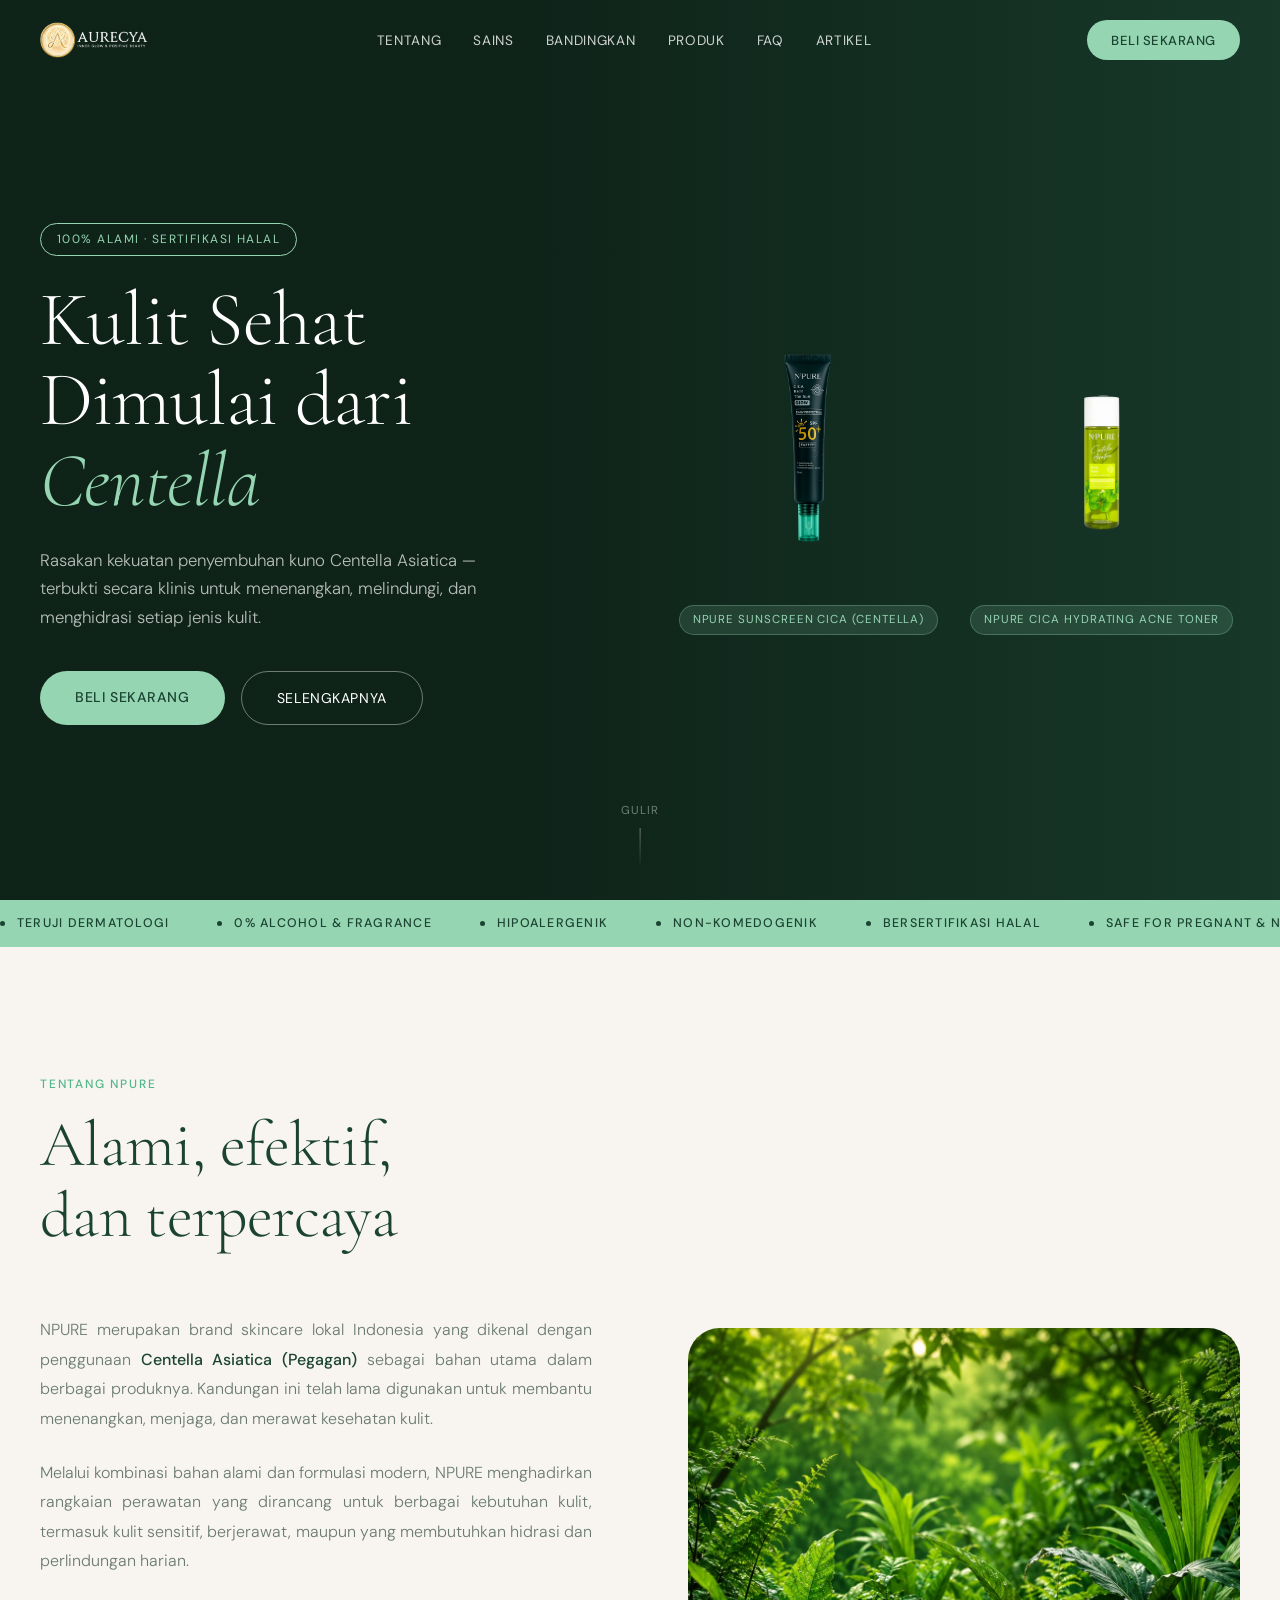
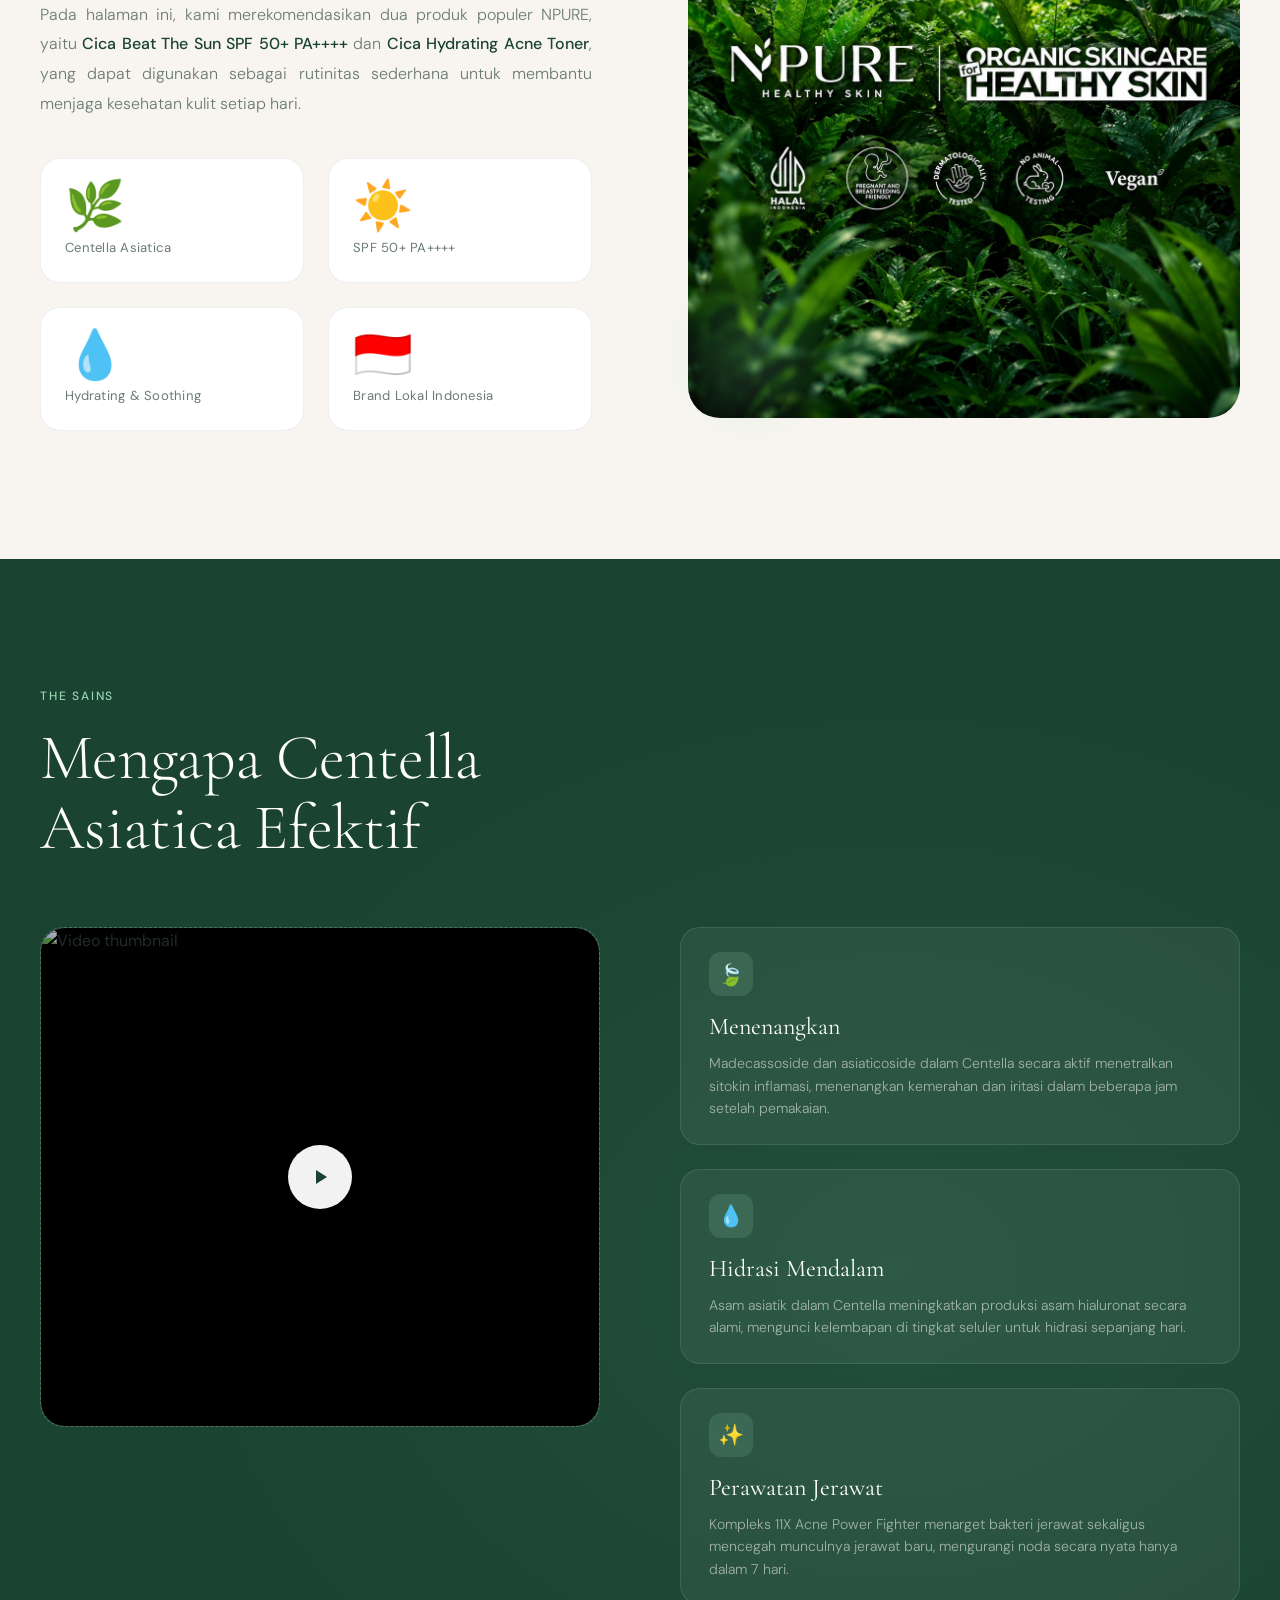
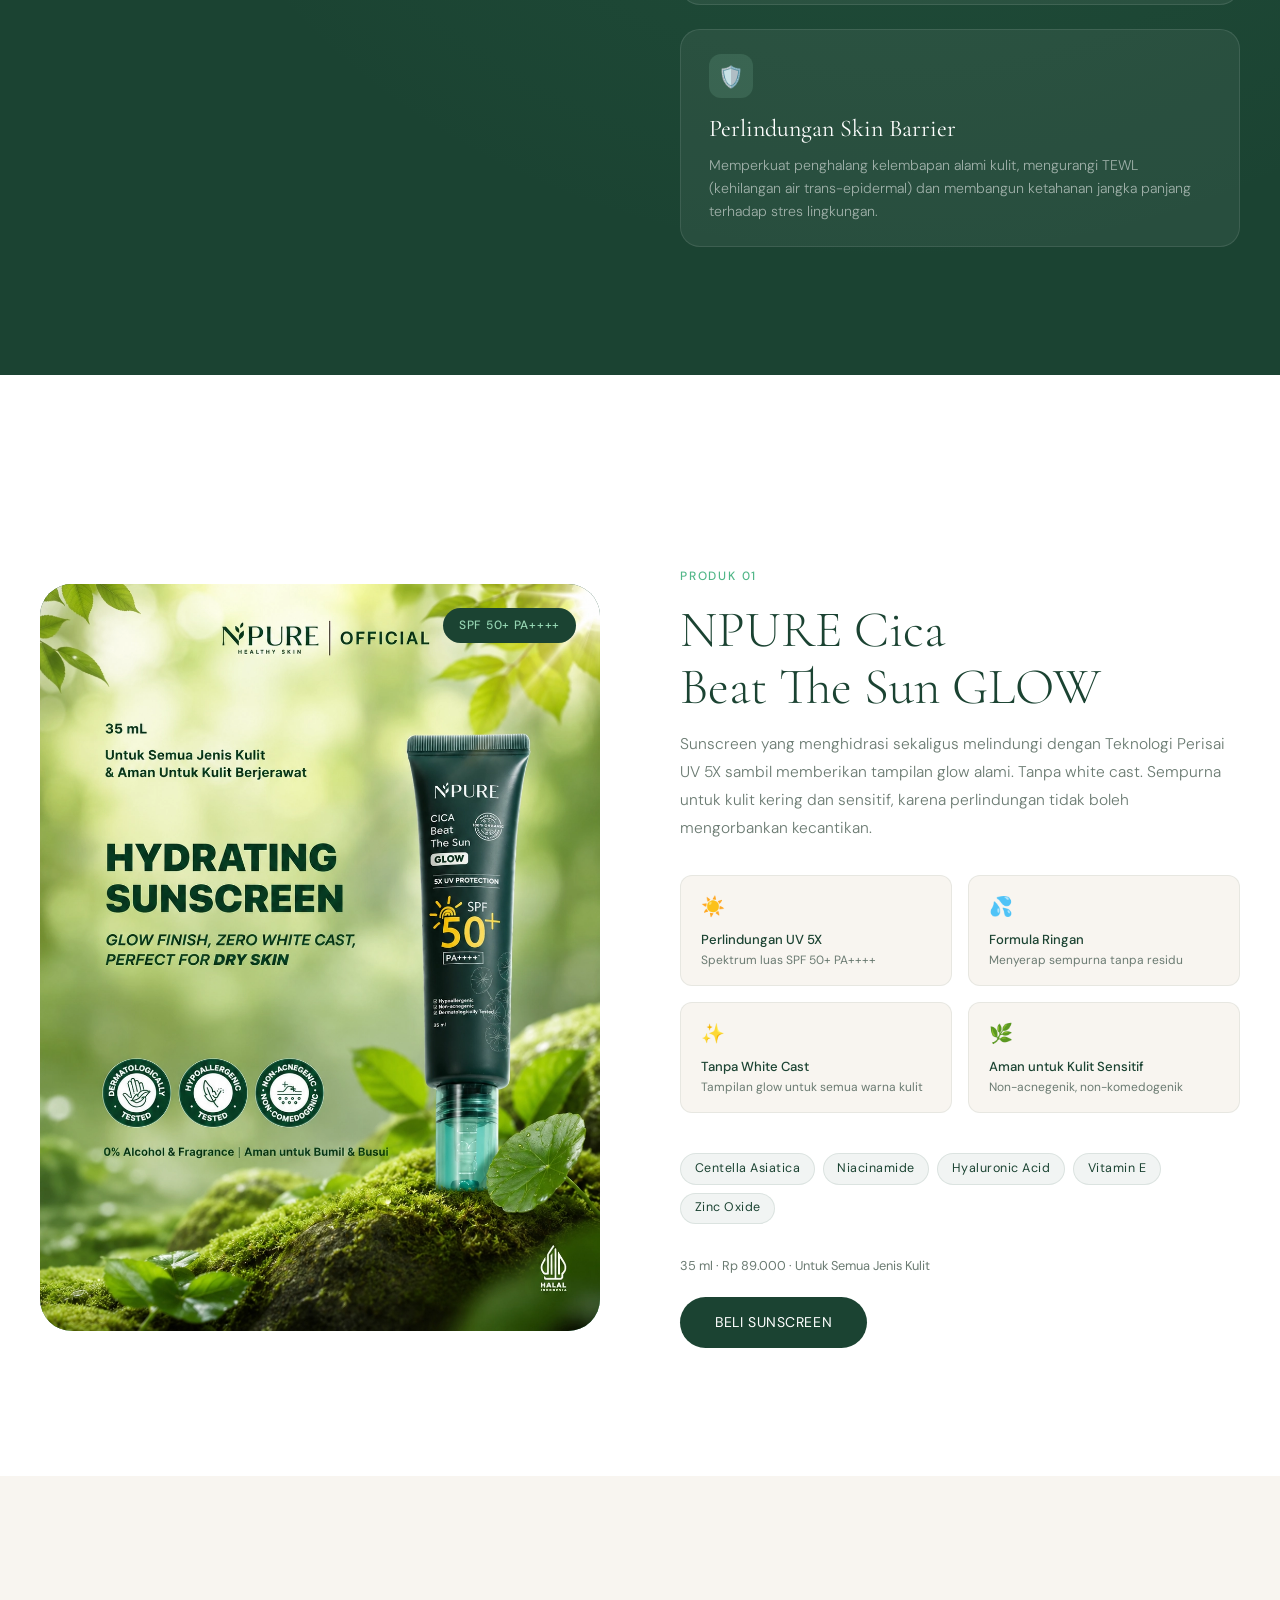
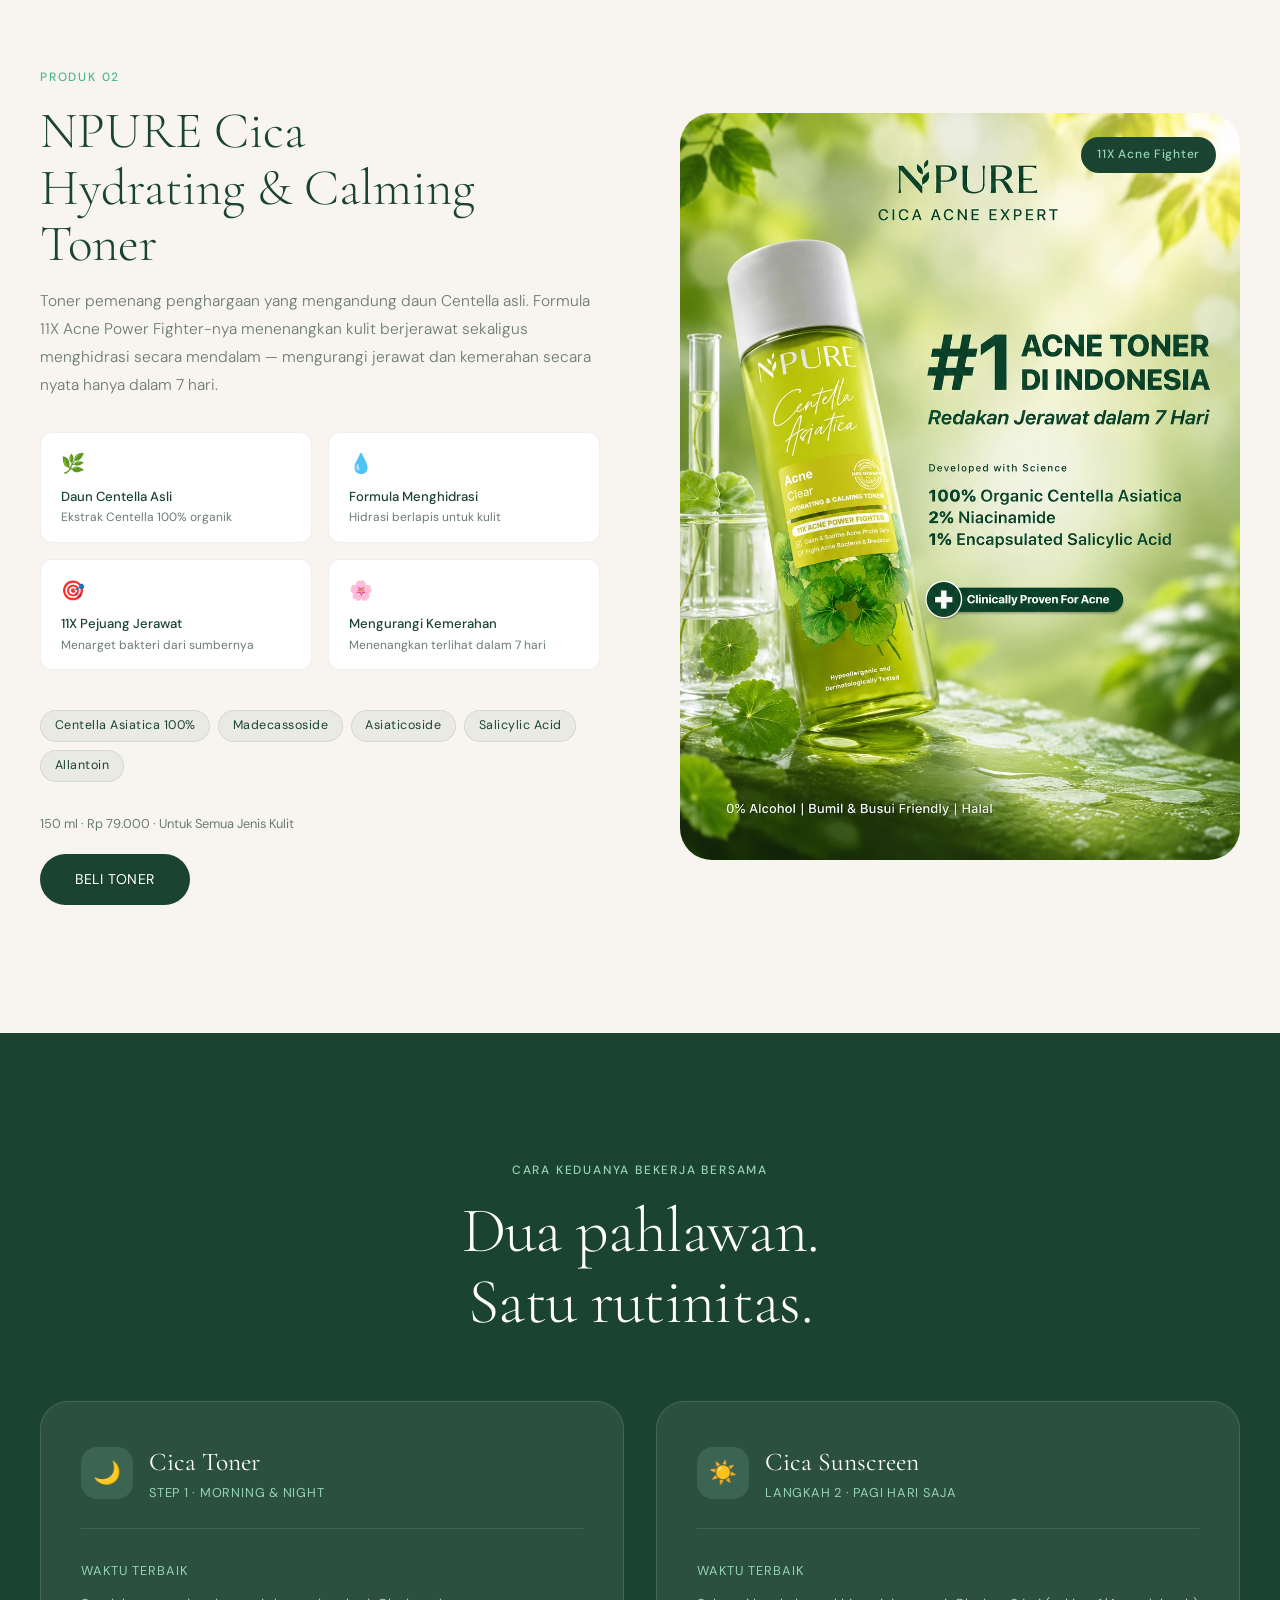
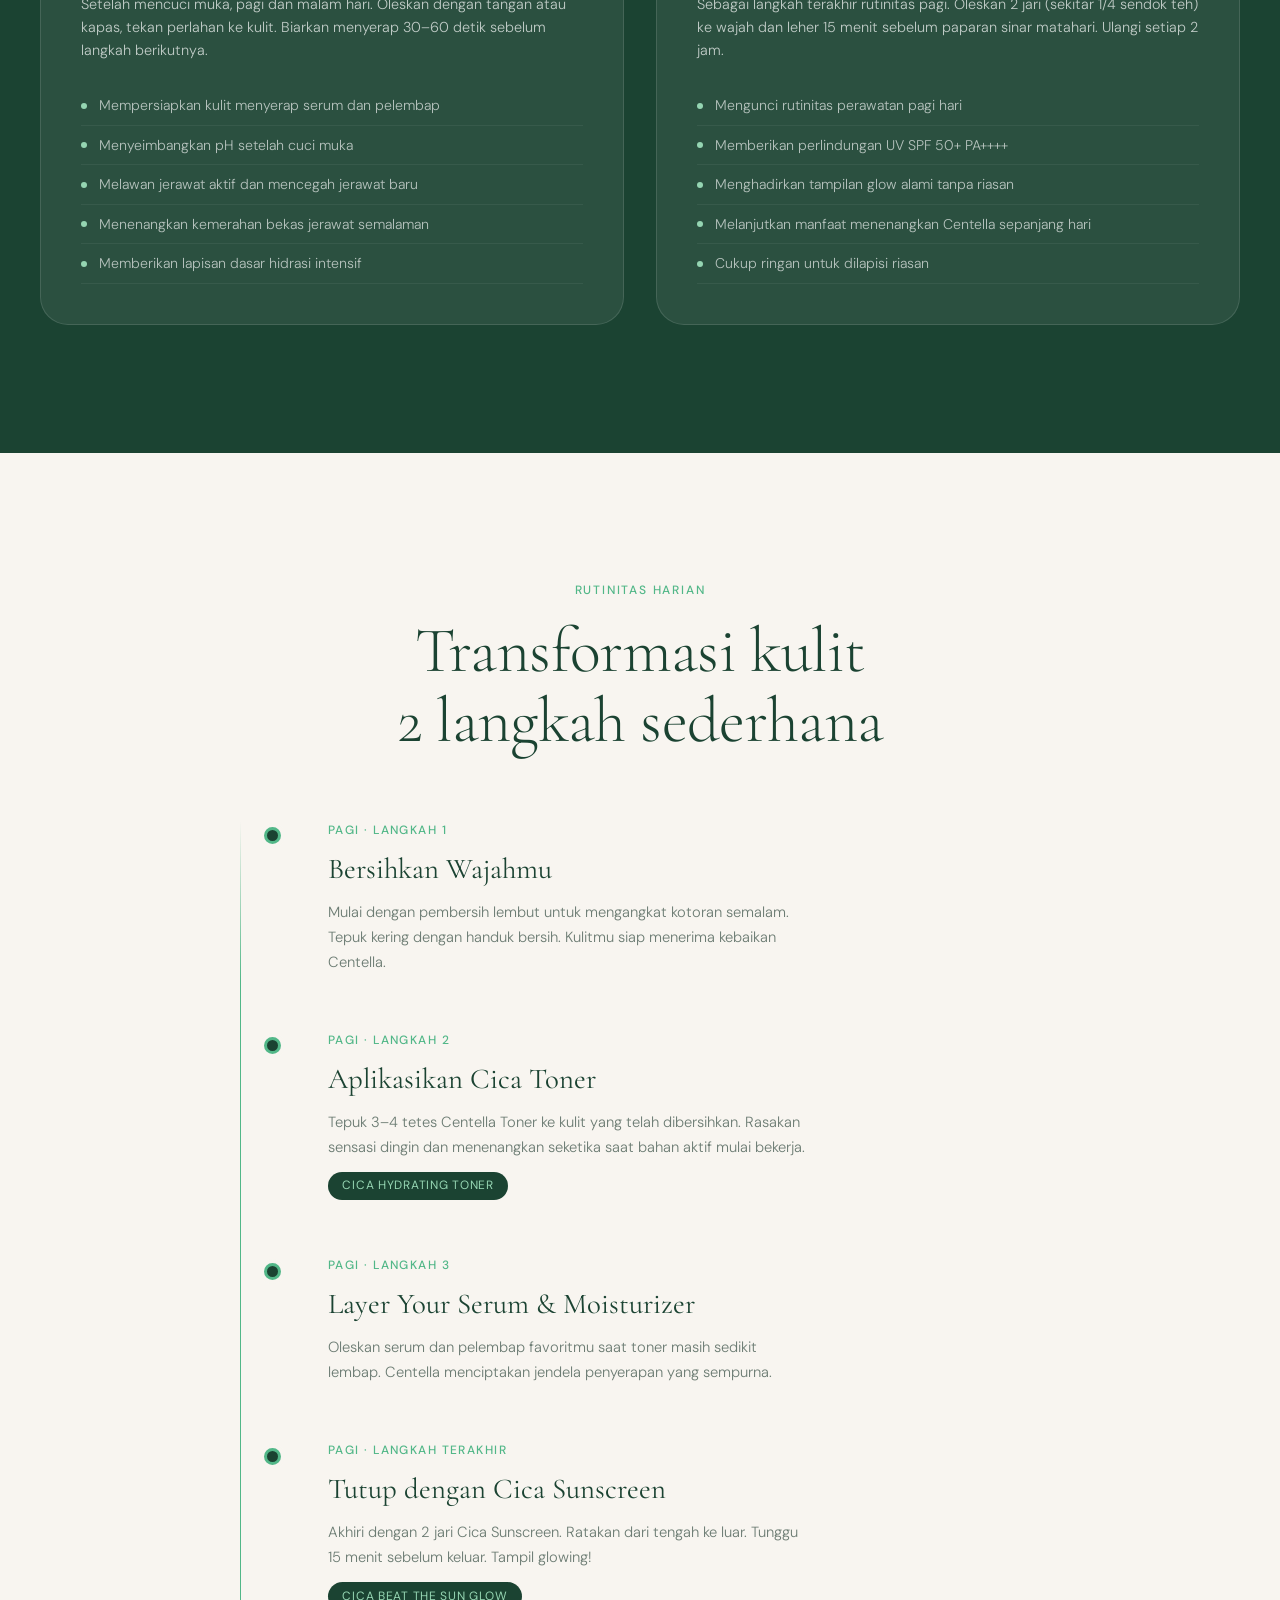
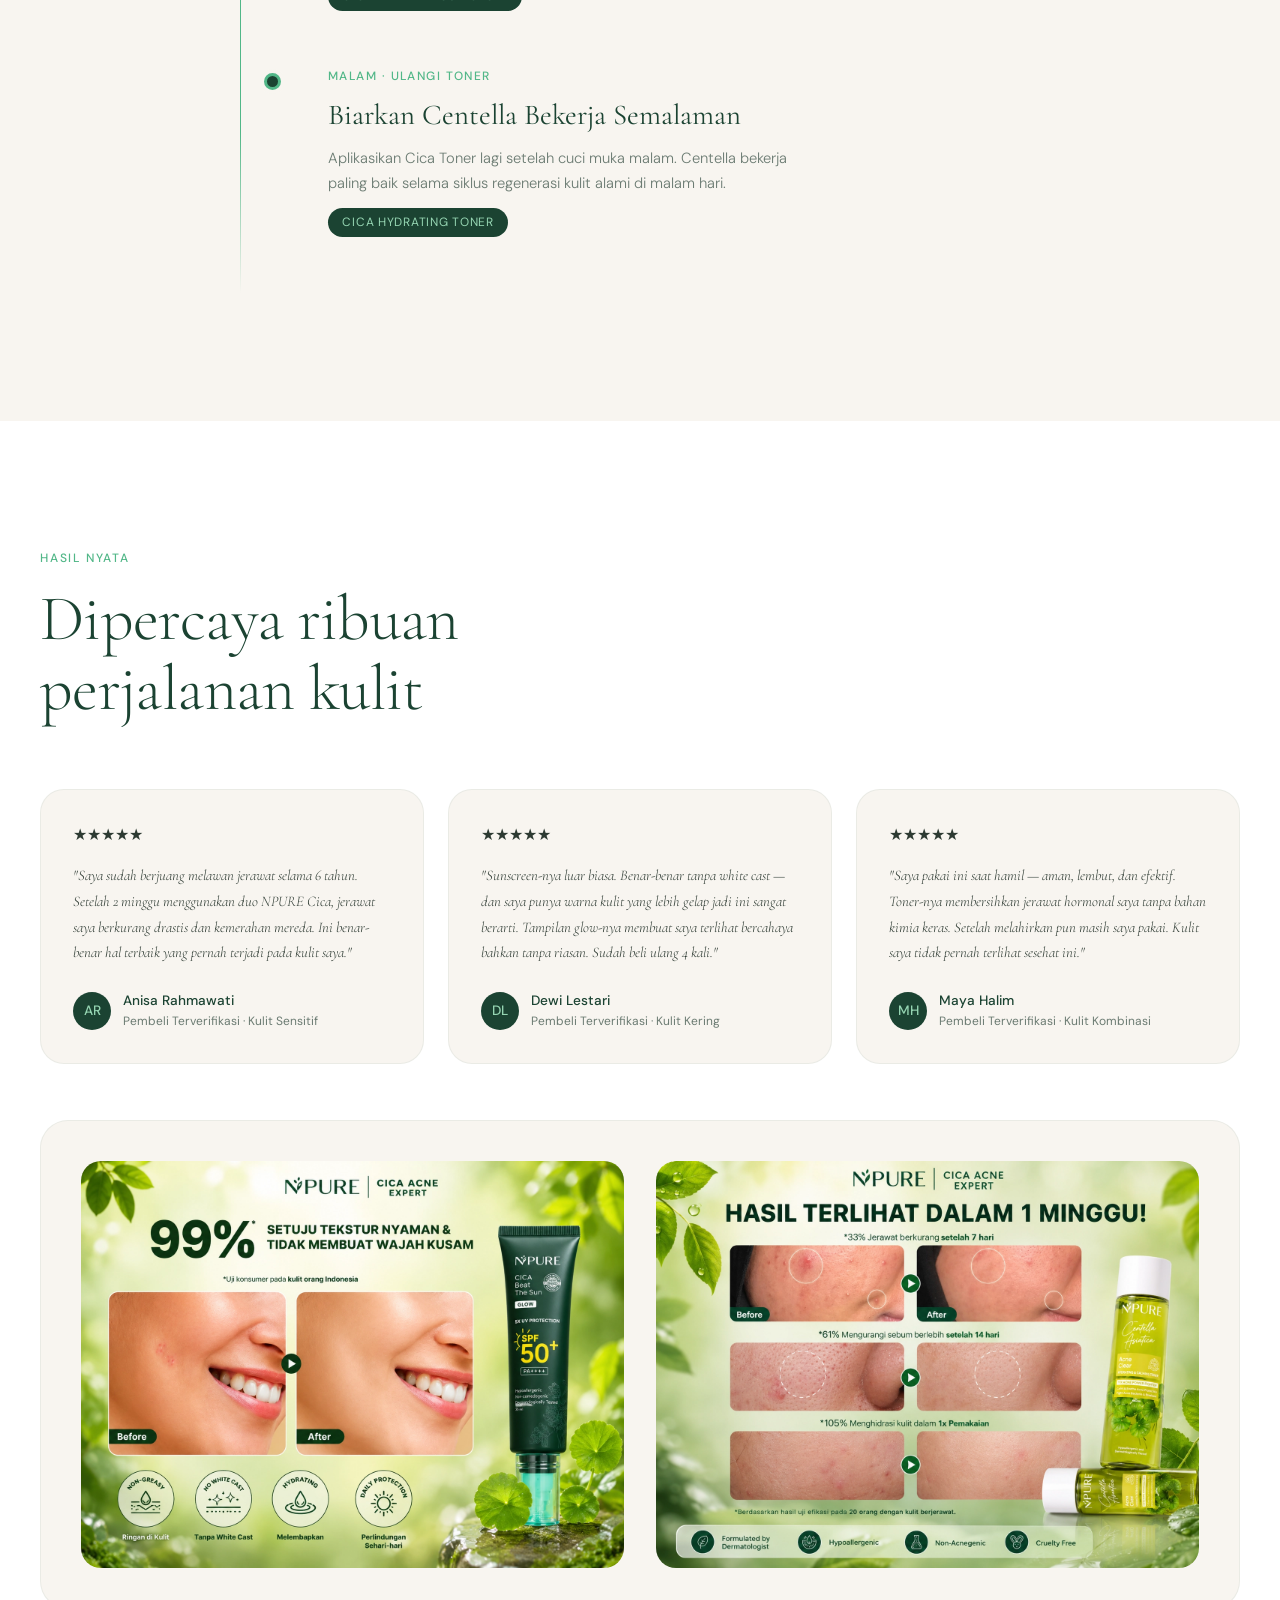
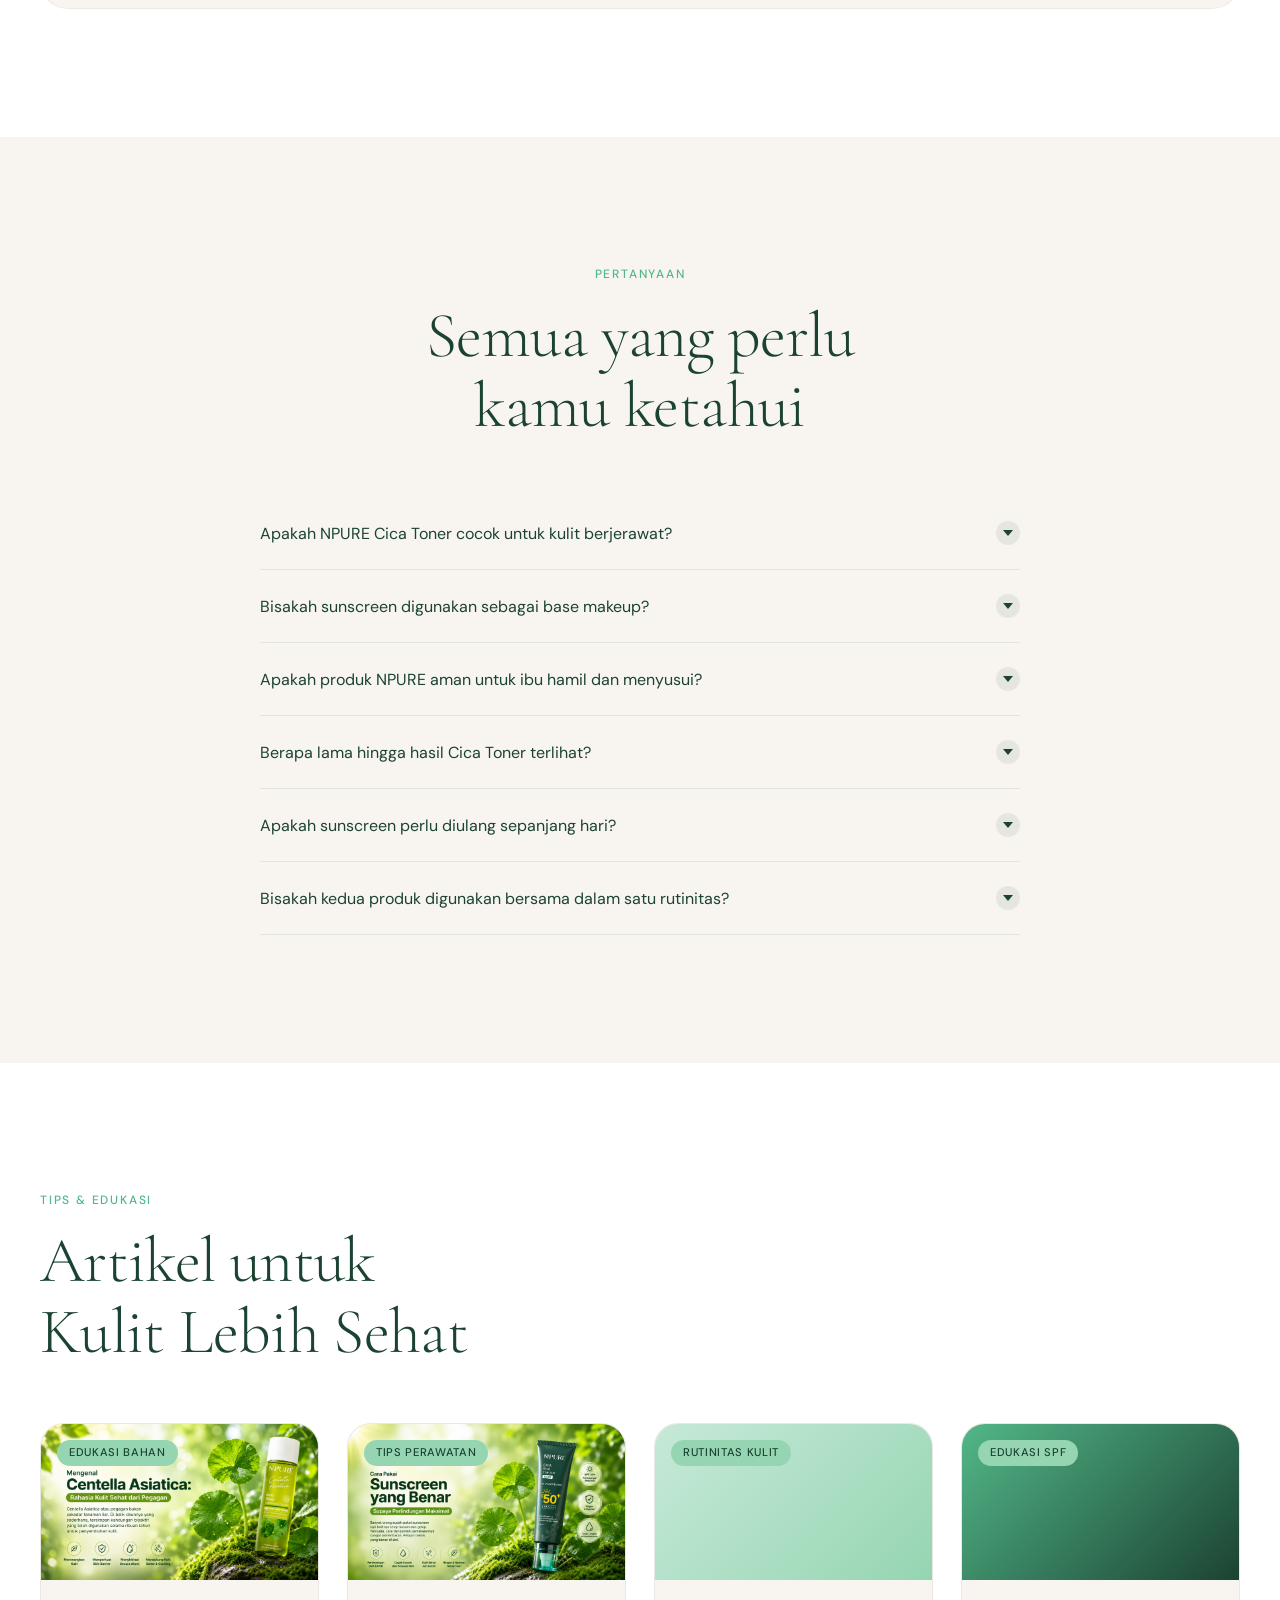
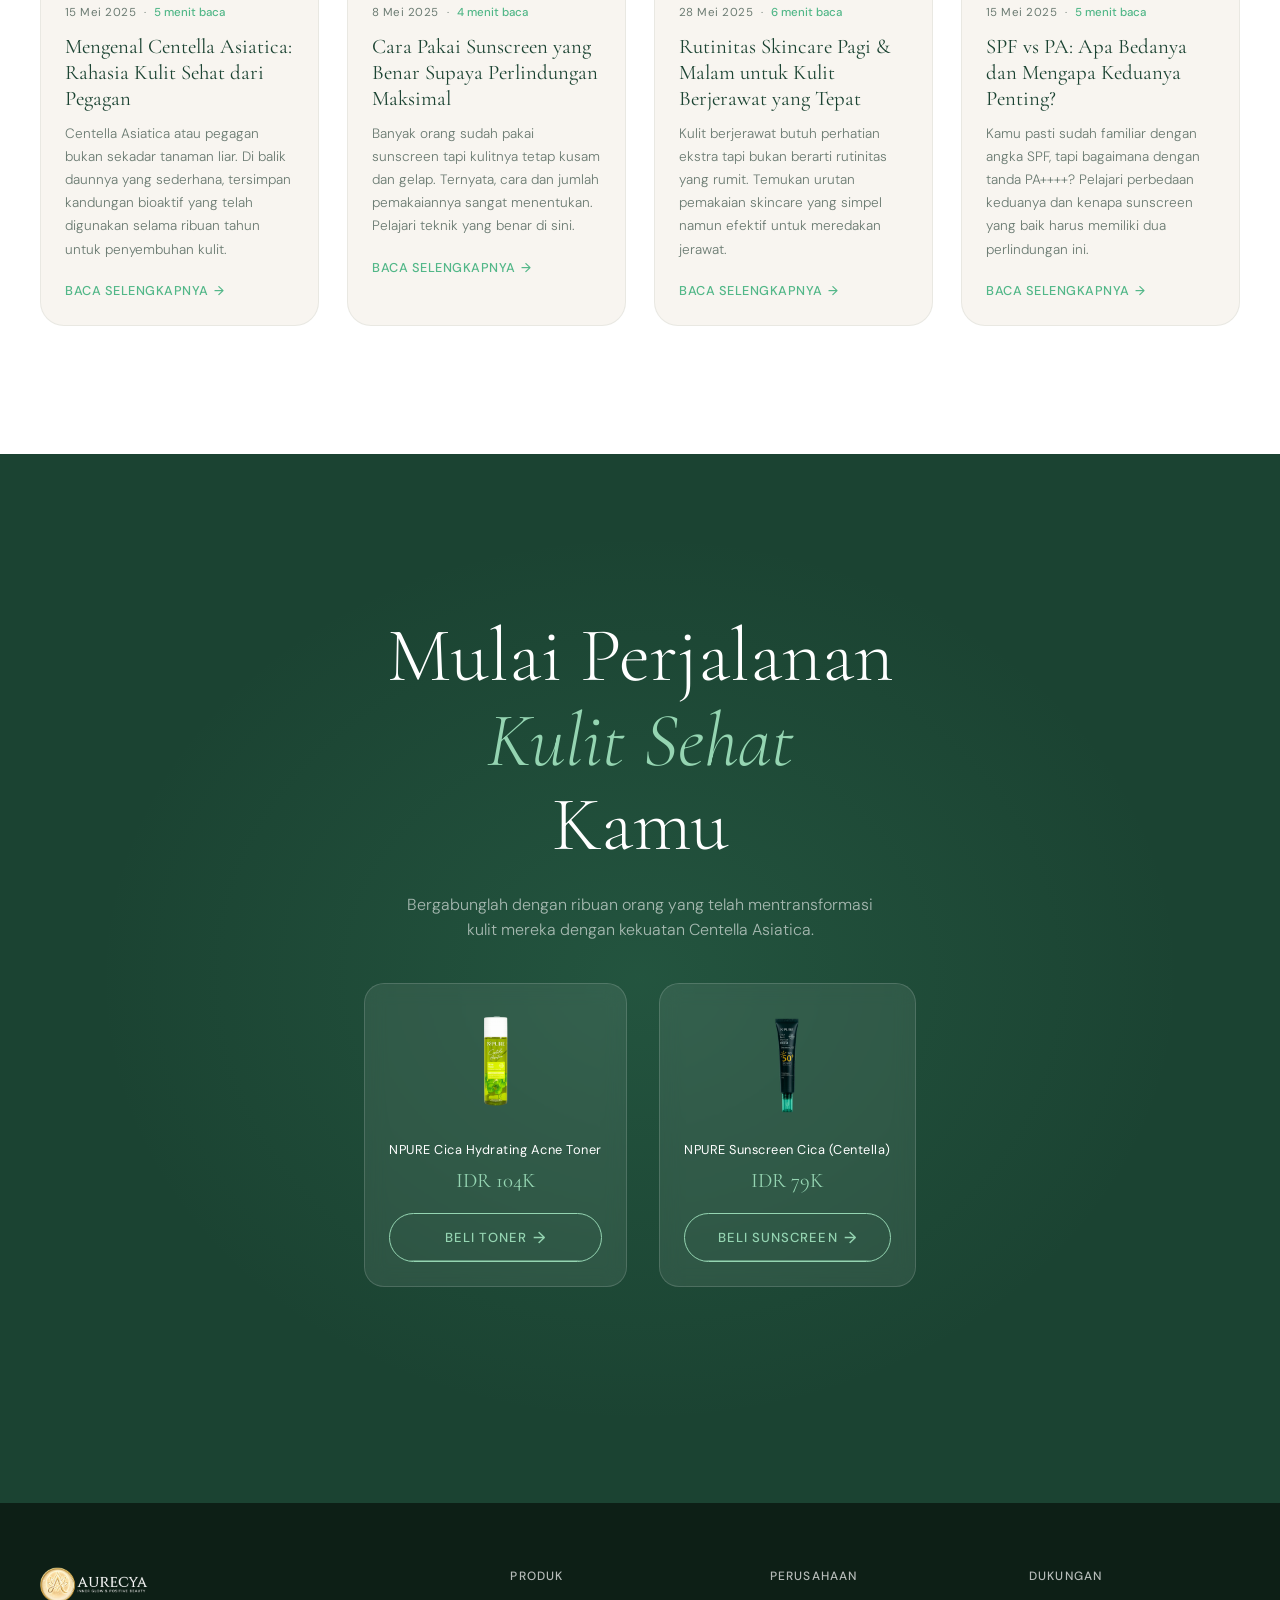
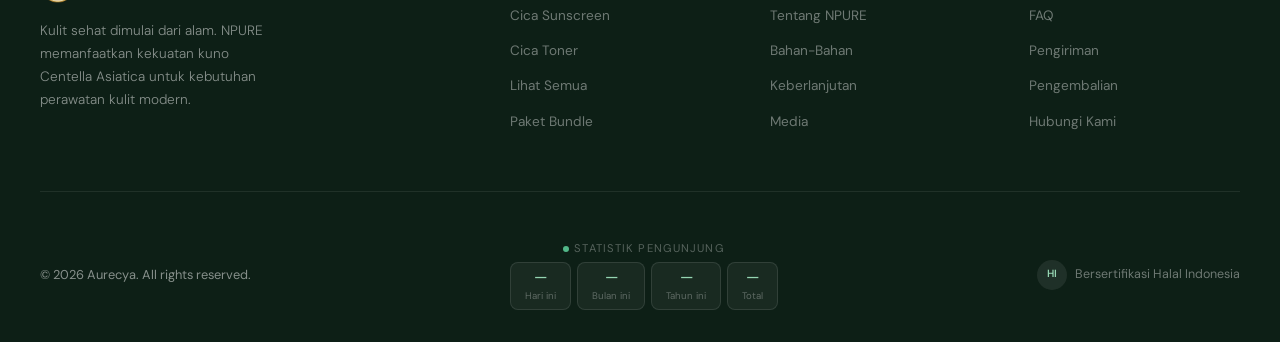
==== index.html @ e2782317 "feature: artikel" ====
<!doctype html>
<html lang="id">
  <head>
    <meta charset="UTF-8" />
    <meta name="viewport" content="width=device-width, initial-scale=1.0" />
    <title>
      NPURE Cica Toner & Sunscreen SPF 50+ | Centella Asiatica Indonesia
    </title>
    <meta
      name="description"
      content="Beli NPURE Cica Hydrating Acne Toner & Sunscreen Beat The Sun Glow SPF 50+ PA++++. Teruji dermatologi, halal, aman bumil busui. Bebas jerawat dalam 7 hari. Gratis ongkir."
    />
    <meta
      name="keywords"
      content="NPURE, skincare centella asiatica, sunscreen spf 50, cica toner, toner jerawat, sunscreen no white cast, produk skincare halal, skincare aman bumil, kulit sehat, perawatan kulit alami"
    />
    <meta name="robots" content="index, follow" />
    <meta name="author" content="Aurecya Team" />
    <meta name="language" content="id" />
    <link rel="canonical" href="https://aurecya.my.id/" />

    <!-- Open Graph / Facebook -->
    <meta property="og:type" content="website" />
    <meta
      property="og:description"
      content="Sunscreen SPF 50+ & Toner Centella Asiatica terbaik. Teruji dermatologi, 0% alkohol, halal, aman bumil busui. Bebas jerawat dalam 7 hari."
    />
    <meta property="og:image" content="https://www.npure.co.id/og-image.jpg" />
    <meta property="og:locale" content="id_ID" />

    <meta
      property="og:title"
      content="Aurecya x NPURE – Kulit Sehat Dimulai dari Centella Asiatica"
    />
    <meta property="og:url" content="https://aurecya.my.id/" />
    <meta property="og:site_name" content="Aurecya" />

    <!-- Twitter Card -->
    <meta name="twitter:card" content="summary_large_image" />
    <meta name="twitter:site" content="@npureid" />
    <meta
      name="twitter:title"
      content="Aurecya x NPURE – Kulit Sehat Dimulai dari Centella Asiatica"
    />
    <meta
      name="twitter:description"
      content="Sunscreen SPF 50+ & Toner Centella Asiatica terbaik. Teruji dermatologi, halal, aman bumil busui."
    />
    <meta name="twitter:image" content="https://www.npure.co.id/og-image.jpg" />

    <!-- Structured Data: Organization -->
    <script type="application/ld+json">
      {
        "@context": "https://schema.org",
        "@type": "Organization",
        "name": "NPURE",
        "url": "https://www.npure.co.id",
        "logo": "https://www.npure.co.id/logo.webp",
        "description": "Brand skincare Indonesia dengan bahan aktif Centella Asiatica 100% organik",
        "sameAs": [
          "https://www.instagram.com/npure.id",
          "https://www.tokopedia.com/npure"
        ],
        "contactPoint": {
          "@type": "ContactPoint",
          "contactType": "customer service",
          "availableLanguage": "Indonesian"
        }
      }
    </script>

    <!-- Structured Data: Products -->
    <script type="application/ld+json">
      {
        "@context": "https://schema.org",
        "@type": "ItemList",
        "name": "Produk NPURE Cica Series",
        "itemListElement": [
          {
            "@type": "ListItem",
            "position": 1,
            "item": {
              "@type": "Product",
              "name": "NPURE Cica Beat The Sun GLOW Sunscreen SPF 50+",
              "description": "Sunscreen ringan dengan Centella Asiatica, SPF 50+ PA++++, tanpa white cast, cocok untuk kulit kering dan sensitif.",
              "brand": { "@type": "Brand", "name": "NPURE" },
              "offers": {
                "@type": "Offer",
                "priceCurrency": "IDR",
                "price": "89000",
                "availability": "https://schema.org/InStock"
              }
            }
          },
          {
            "@type": "ListItem",
            "position": 2,
            "item": {
              "@type": "Product",
              "name": "NPURE Centella Asiatica Cica Hydrating & Calming Toner",
              "description": "Toner pemenang penghargaan dengan Centella Asiatica 100% organik, formula 11X Acne Power Fighter, mengurangi jerawat dalam 7 hari.",
              "brand": { "@type": "Brand", "name": "NPURE" },
              "offers": {
                "@type": "Offer",
                "priceCurrency": "IDR",
                "price": "79000",
                "availability": "https://schema.org/InStock"
              }
            }
          }
        ]
      }
    </script>

    <!-- Structured Data: WebSite + SearchAction -->
    <script type="application/ld+json">
      {
        "@context": "https://schema.org",
        "@type": "WebSite",
        "name": "NPURE Official",
        "url": "https://www.npure.co.id",
        "potentialAction": {
          "@type": "SearchAction",
          "target": "https://www.npure.co.id/cari?q={search_term_string}",
          "query-input": "required name=search_term_string"
        }
      }
    </script>

    <link rel="icon" type="image/webp" href="assets/favicon.webp" />
    <link rel="preconnect" href="https://fonts.gstatic.com" crossorigin />
    <link
      rel="preload"
      as="style"
      href="https://fonts.googleapis.com/css2?family=Cormorant+Garamond:ital,wght@0,300;0,400;0,600;1,300;1,400&family=DM+Sans:wght@300;400;500&display=swap"
    />
    <link
      rel="stylesheet"
      media="print"
      onload="this.media = 'all'"
      href="https://fonts.googleapis.com/css2?family=Cormorant+Garamond:ital,wght@0,300;0,400;0,600;1,300;1,400&family=DM+Sans:wght@300;400;500&display=swap"
    />
    <noscript
      ><link
        rel="stylesheet"
        href="https://fonts.googleapis.com/css2?family=Cormorant+Garamond:ital,wght@0,300;0,400;0,600;1,300;1,400&family=DM+Sans:wght@300;400;500&display=swap"
    /></noscript>

    <link rel="stylesheet" href="assets/style/style.css">

  </head>
  <body>
    <!-- NAV -->
    <a
      href="#main-content"
      style="
        position: absolute;
        left: -9999px;
        top: auto;
        width: 1px;
        height: 1px;
        overflow: hidden;
      "
      class="skip-link"
      >Langsung ke konten utama</a
    >
    <nav id="mainNav" role="navigation" aria-label="Navigasi Utama">
      <a href="#" class="nav-logo">
        <img src="assets/logo.webp" alt="NPURE Logo" />
      </a>
      <ul class="nav-links">
        <li class="nav-col-left">
          <a href="#story"
            ><span class="nav-item-icon">📖</span
            ><span class="nav-item-label">Tentang</span
            ><span class="nav-item-arrow">›</span></a
          >
        </li>
        <li class="nav-col-right">
          <a href="#science"
            ><span class="nav-item-icon">🔬</span
            ><span class="nav-item-label">Sains</span
            ><span class="nav-item-arrow">›</span></a
          >
        </li>
        <li class="nav-col-left">
          <a href="#compare"
            ><span class="nav-item-icon">⚖️</span
            ><span class="nav-item-label">Bandingkan</span
            ><span class="nav-item-arrow">›</span></a
          >
        </li>
        <li class="nav-col-right">
          <a href="#products"
            ><span class="nav-item-icon">🌿</span
            ><span class="nav-item-label">Produk</span
            ><span class="nav-item-arrow">›</span></a
          >
        </li>
        <li class="nav-col-left">
          <a href="#faq"
            ><span class="nav-item-icon">❓</span
            ><span class="nav-item-label">FAQ</span
            ><span class="nav-item-arrow">›</span></a
          >
        </li>
        <li class="nav-col-right">
          <a href="#artikel"
            ><span class="nav-item-icon">📝</span
            ><span class="nav-item-label">Artikel</span
            ><span class="nav-item-arrow">›</span></a
          >
        </li>
        <li class="nav-col-cta">
          <a href="#shop" class="nav-mobile-cta" id="navMobileCta">
            <span class="cta-icon">✦</span>
            <span>Beli Sekarang</span>
            <span class="cta-arrow">→</span>
          </a>
        </li>
      </ul>
      <button class="nav-close-btn" id="navCloseBtn" aria-label="Tutup menu">
        ✕
      </button>
      <a href="#shop" class="nav-cta">Beli Sekarang</a>
      <button
        class="nav-mobile-menu"
        aria-label="Buka menu"
        aria-expanded="false"
      >
        <span class="bar"></span>
        <span class="bar"></span>
        <span class="bar"></span>
      </button>
    </nav>

    <!-- HERO -->
    <main id="main-content">
      <section class="hero" id="home">
        <!-- Hero background video -->
        <div
          class="hero-video-bg"
          id="heroVideoBg"
          style="position: absolute; inset: 0; z-index: 0; overflow: hidden"
        >
          <div
            class="ph"
            style="
              width: 100%;
              height: 100%;
              background: linear-gradient(
                135deg,
                #0d2b1d 0%,
                #1b4332 40%,
                #2d6a4f 70%,
                #1b4332 100%
              );
              display: flex;
              align-items: center;
              justify-content: center;
            "
          >
            <div
              style="
                text-align: center;
                border: 1.5px dashed rgba(255, 255, 255, 0.2);
                border-radius: 1rem;
                padding: 2rem 2.5rem;
                pointer-events: none;
              "
            >
              <p
                style="
                  color: rgba(255, 255, 255, 0.5);
                  font-size: 1rem;
                  margin-bottom: 0.5rem;
                "
              >
                🎬 Hero Background Video
              </p>
              <p
                style="
                  color: rgba(255, 255, 255, 0.3);
                  font-size: 0.75rem;
                  line-height: 1.6;
                "
              >
                Isi
                <code
                  style="
                    background: rgba(255, 255, 255, 0.1);
                    padding: 0.1em 0.4em;
                    border-radius: 4px;
                  "
                  >NPURE_MEDIA.heroVideo</code
                ><br />Mendukung: MP4 · YouTube · Vimeo
              </p>
            </div>
          </div>
        </div>

        <div class="hero-overlay"></div>
        <div class="hero-content">
          <div>
            <span class="hero-badge">100% Alami · Sertifikasi Halal</span>
            <h1>Kulit Sehat<br />Dimulai dari<br /><em>Centella</em></h1>
            <p class="hero-sub">
              Rasakan kekuatan penyembuhan kuno Centella Asiatica — terbukti
              secara klinis untuk menenangkan, melindungi, dan menghidrasi
              setiap jenis kulit.
            </p>
            <div class="hero-ctas">
              <a href="#shop" class="btn-primary">Beli Sekarang</a>
              <a href="#story" class="btn-secondary">Selengkapnya</a>
            </div>
          </div>

          <!-- Hero product images -->
          <div class="hero-products">
            <div class="product-float">
              <div class="product-img-wrap" id="heroImgSunscreen">
                <div class="ph">
                  <div class="img-ph-text">
                    🌿<br />heroImgSunscreen<br />320×560px PNG
                  </div>
                </div>
              </div>
              <span class="product-tag">NPURE Sunscreen Cica (Centella)</span>
            </div>
            <div class="product-float">
              <div class="product-img-wrap tall" id="heroImgToner">
                <div class="ph">
                  <div class="img-ph-text">
                    🌱<br />heroImgToner<br />240×480px PNG
                  </div>
                </div>
              </div>
              <span class="product-tag">NPURE Cica Hydrating Acne Toner</span>
            </div>
          </div>
        </div>

        <div class="hero-scroll">
          <span>Gulir</span>
          <div class="scroll-line"></div>
        </div>
      </section>

      <!-- MARQUEE -->
      <div class="marquee-strip" aria-hidden="true">
        <div class="marquee-inner">
          <span class="marquee-item"
            ><span class="marquee-dot"></span>Teruji Dermatologi</span
          >
          <span class="marquee-item"
            ><span class="marquee-dot"></span>0% Alcohol & Fragrance</span
          >
          <span class="marquee-item"
            ><span class="marquee-dot"></span>Hipoalergenik</span
          >
          <span class="marquee-item"
            ><span class="marquee-dot"></span>Non-Komedogenik</span
          >
          <span class="marquee-item"
            ><span class="marquee-dot"></span>Bersertifikasi Halal</span
          >
          <span class="marquee-item"
            ><span class="marquee-dot"></span>Safe for Pregnant & Nursing</span
          >
          <span class="marquee-item"
            ><span class="marquee-dot"></span>Mengandung Centella Asiatica</span
          >
          <span class="marquee-item"
            ><span class="marquee-dot"></span>Formula Pemenang Penghargaan</span
          >
          <span class="marquee-item"
            ><span class="marquee-dot"></span>Teruji Dermatologi</span
          >
          <span class="marquee-item"
            ><span class="marquee-dot"></span>0% Alcohol & Fragrance</span
          >
          <span class="marquee-item"
            ><span class="marquee-dot"></span>Hipoalergenik</span
          >
          <span class="marquee-item"
            ><span class="marquee-dot"></span>Non-Komedogenik</span
          >
          <span class="marquee-item"
            ><span class="marquee-dot"></span>Bersertifikasi Halal</span
          >
          <span class="marquee-item"
            ><span class="marquee-dot"></span>Safe for Pregnant & Nursing</span
          >
          <span class="marquee-item"
            ><span class="marquee-dot"></span>Mengandung Centella Asiatica</span
          >
          <span class="marquee-item"
            ><span class="marquee-dot"></span>Formula Pemenang Penghargaan</span
          >
        </div>
      </div>

      <!-- BRAND STORY -->
      <section class="brand-story" id="story">
        <div class="section-inner">
          <div class="reveal">
            <span class="label-tag">Tentang NPURE</span>
            <h2 class="section-headline">
              Alami, efektif,<br />
              dan terpercaya
            </h2>
          </div>

          <div class="brand-story-grid">
            <div class="brand-text reveal reveal-delay-1">
              <p style="text-align: justify">
                NPURE merupakan brand skincare lokal Indonesia yang dikenal
                dengan penggunaan
                <strong>Centella Asiatica (Pegagan)</strong> sebagai bahan utama
                dalam berbagai produknya. Kandungan ini telah lama digunakan
                untuk membantu menenangkan, menjaga, dan merawat kesehatan
                kulit.
              </p>

              <p style="text-align: justify">
                Melalui kombinasi bahan alami dan formulasi modern, NPURE
                menghadirkan rangkaian perawatan yang dirancang untuk berbagai
                kebutuhan kulit, termasuk kulit sensitif, berjerawat, maupun
                yang membutuhkan hidrasi dan perlindungan harian.
              </p>

              <p style="text-align: justify">
                Pada halaman ini, kami merekomendasikan dua produk populer
                NPURE, yaitu
                <strong>Cica Beat The Sun SPF 50+ PA++++</strong> dan
                <strong>Cica Hydrating Acne Toner</strong>, yang dapat digunakan
                sebagai rutinitas sederhana untuk membantu menjaga kesehatan
                kulit setiap hari.
              </p>

              <div class="brand-stats">
                <div class="stat-card reveal reveal-delay-2">
                  <div class="stat-number">🌿</div>
                  <div class="stat-label">Centella Asiatica</div>
                </div>

                <div class="stat-card reveal reveal-delay-3">
                  <div class="stat-number">☀️</div>
                  <div class="stat-label">SPF 50+ PA++++</div>
                </div>

                <div class="stat-card reveal reveal-delay-2">
                  <div class="stat-number">💧</div>
                  <div class="stat-label">Hydrating & Soothing</div>
                </div>

                <div class="stat-card reveal reveal-delay-3">
                  <div class="stat-number">🇮🇩</div>
                  <div class="stat-label">Brand Lokal Indonesia</div>
                </div>
              </div>
            </div>
            <div class="brand-image-area reveal reveal-delay-2">
              <div class="brand-img-wrap" id="brandImgWrap">
                <div class="ph">
                  <span style="font-size: 2rem">📸</span>
                  <p>
                    brandImage<br />800×1000px portrait<br />JPG · PNG · WebP
                  </p>
                </div>
              </div>
              <div class="brand-leaf-deco"></div>
            </div>
          </div>
        </div>
      </section>

      <!-- CENTELLA SCIENCE -->
      <section class="science" id="science">
        <div class="section-inner">
          <div class="reveal">
            <span class="label-tag">The Sains</span>
            <h2 class="section-headline">
              Mengapa Centella<br />Asiatica Efektif
            </h2>
          </div>
          <div class="science-layout">
            <!-- Science video -->
            <div
              class="science-video-wrap reveal reveal-delay-1"
              id="scienceVideoWrap"
            >
              <div class="ph">
                <div class="play-btn"></div>
                <p>
                  scienceVideo<br />MP4 · YouTube · Vimeo<br />Rekomendasi:
                  portrait 9:16
                </p>
              </div>
            </div>

            <div class="benefits-list">
              <div class="benefit-item reveal reveal-delay-1">
                <div class="benefit-icon">🍃</div>
                <div class="benefit-title">Menenangkan</div>
                <div class="benefit-desc">
                  Madecassoside dan asiaticoside dalam Centella secara aktif
                  menetralkan sitokin inflamasi, menenangkan kemerahan dan
                  iritasi dalam beberapa jam setelah pemakaian.
                </div>
              </div>
              <div class="benefit-item reveal reveal-delay-2">
                <div class="benefit-icon">💧</div>
                <div class="benefit-title">Hidrasi Mendalam</div>
                <div class="benefit-desc">
                  Asam asiatik dalam Centella meningkatkan produksi asam
                  hialuronat secara alami, mengunci kelembapan di tingkat
                  seluler untuk hidrasi sepanjang hari.
                </div>
              </div>
              <div class="benefit-item reveal reveal-delay-3">
                <div class="benefit-icon">✨</div>
                <div class="benefit-title">Perawatan Jerawat</div>
                <div class="benefit-desc">
                  Kompleks 11X Acne Power Fighter menarget bakteri jerawat
                  sekaligus mencegah munculnya jerawat baru, mengurangi noda
                  secara nyata hanya dalam 7 hari.
                </div>
              </div>
              <div class="benefit-item reveal reveal-delay-4">
                <div class="benefit-icon">🛡️</div>
                <div class="benefit-title">Perlindungan Skin Barrier</div>
                <div class="benefit-desc">
                  Memperkuat penghalang kelembapan alami kulit, mengurangi TEWL
                  (kehilangan air trans-epidermal) dan membangun ketahanan
                  jangka panjang terhadap stres lingkungan.
                </div>
              </div>
            </div>
          </div>
        </div>
      </section>

      <!-- PRODUCT 1: SUNSCREEN -->
      <section class="product-section" id="products">
        <div class="section-inner">
          <div class="product-grid">
            <div class="product-visual reveal">
              <div
                class="product-showcase-wrap dark"
                id="productShowcaseSunscreen"
              >
                <div class="ph">
                  <p>
                    productImgSunscreen<br />600×800px PNG/JPG<br />NPURE Cica
                    Beat The Sun GLOW
                  </p>
                </div>
                <div class="product-badge-float">SPF 50+ PA++++</div>
              </div>
            </div>
            <div class="product-details reveal reveal-delay-2">
              <span class="label-tag">Produk 01</span>
              <h2>NPURE Cica<br />Beat The Sun GLOW</h2>
              <p class="product-desc">
                Sunscreen yang menghidrasi sekaligus melindungi dengan Teknologi
                Perisai UV 5X sambil memberikan tampilan glow alami. Tanpa white
                cast. Sempurna untuk kulit kering dan sensitif, karena
                perlindungan tidak boleh mengorbankan kecantikan.
              </p>
              <div class="benefits-grid">
                <div class="benefit-chip">
                  <div class="chip-icon">☀️</div>
                  <div class="chip-title">Perlindungan UV 5X</div>
                  <div class="chip-text">Spektrum luas SPF 50+ PA++++</div>
                </div>
                <div class="benefit-chip">
                  <div class="chip-icon">💦</div>
                  <div class="chip-title">Formula Ringan</div>
                  <div class="chip-text">Menyerap sempurna tanpa residu</div>
                </div>
                <div class="benefit-chip">
                  <div class="chip-icon">✨</div>
                  <div class="chip-title">Tanpa White Cast</div>
                  <div class="chip-text">
                    Tampilan glow untuk semua warna kulit
                  </div>
                </div>
                <div class="benefit-chip">
                  <div class="chip-icon">🌿</div>
                  <div class="chip-title">Aman untuk Kulit Sensitif</div>
                  <div class="chip-text">Non-acnegenik, non-komedogenik</div>
                </div>
              </div>
              <div class="ingredient-tags">
                <span class="ing-tag">Centella Asiatica</span>
                <span class="ing-tag">Niacinamide</span>
                <span class="ing-tag">Hyaluronic Acid</span>
                <span class="ing-tag">Vitamin E</span>
                <span class="ing-tag">Zinc Oxide</span>
              </div>
              <p
                style="
                  font-size: 0.8rem;
                  color: var(--muted);
                  margin-bottom: 1.25rem;
                "
              >
                35 ml · Rp 89.000 · Untuk Semua Jenis Kulit
              </p>
              <a
                href="https://s.shopee.co.id/8phhOXkQ7Z"
                target="_blank"
                class="btn-forest"
                >Beli Sunscreen</a
              >
            </div>
          </div>
        </div>
      </section>

      <!-- PRODUCT 2: TONER -->
      <section class="product-section alt">
        <div class="section-inner">
          <div class="product-grid reverse">
            <div class="product-visual reveal">
              <div class="product-showcase-wrap" id="productShowcaseToner">
                <div class="ph">
                  <p>
                    productImgToner<br />600×800px PNG/JPG<br />NPURE Centella
                    Asiatica Toner
                  </p>
                </div>
                <div class="product-badge-float">11X Acne Fighter</div>
              </div>
            </div>
            <div class="product-details reveal reveal-delay-2">
              <span class="label-tag">Produk 02</span>
              <h2>NPURE Cica<br />Hydrating & Calming Toner</h2>
              <p class="product-desc">
                Toner pemenang penghargaan yang mengandung daun Centella asli.
                Formula 11X Acne Power Fighter-nya menenangkan kulit berjerawat
                sekaligus menghidrasi secara mendalam — mengurangi jerawat dan
                kemerahan secara nyata hanya dalam 7 hari.
              </p>
              <div class="benefits-grid">
                <div class="benefit-chip">
                  <div class="chip-icon">🌿</div>
                  <div class="chip-title">Daun Centella Asli</div>
                  <div class="chip-text">Ekstrak Centella 100% organik</div>
                </div>
                <div class="benefit-chip">
                  <div class="chip-icon">💧</div>
                  <div class="chip-title">Formula Menghidrasi</div>
                  <div class="chip-text">Hidrasi berlapis untuk kulit</div>
                </div>
                <div class="benefit-chip">
                  <div class="chip-icon">🎯</div>
                  <div class="chip-title">11X Pejuang Jerawat</div>
                  <div class="chip-text">Menarget bakteri dari sumbernya</div>
                </div>
                <div class="benefit-chip">
                  <div class="chip-icon">🌸</div>
                  <div class="chip-title">Mengurangi Kemerahan</div>
                  <div class="chip-text">Menenangkan terlihat dalam 7 hari</div>
                </div>
              </div>
              <div class="ingredient-tags">
                <span class="ing-tag">Centella Asiatica 100%</span>
                <span class="ing-tag">Madecassoside</span>
                <span class="ing-tag">Asiaticoside</span>
                <span class="ing-tag">Salicylic Acid</span>
                <span class="ing-tag">Allantoin</span>
              </div>
              <p
                style="
                  font-size: 0.8rem;
                  color: var(--muted);
                  margin-bottom: 1.25rem;
                "
              >
                150 ml · Rp 79.000 · Untuk Semua Jenis Kulit
              </p>
              <a
                href="https://s.shopee.co.id/9AKXn9j9Rf"
                target="_blank"
                class="btn-forest"
                >Beli Toner</a
              >
            </div>
          </div>
        </div>
      </section>

      <!-- COMPARISON -->
      <section class="comparison" id="compare">
        <div class="section-inner">
          <div class="reveal" style="text-align: center">
            <span class="label-tag">Cara Keduanya Bekerja Bersama</span>
            <h2 class="section-headline" style="color: var(--white)">
              Dua pahlawan.<br />Satu rutinitas.
            </h2>
          </div>
          <div class="comparison-grid">
            <div class="comp-card reveal reveal-delay-1">
              <div class="comp-card-header">
                <div class="comp-icon-box">🌙</div>
                <div>
                  <h3>Cica Toner</h3>
                  <div class="comp-sub">Step 1 · Morning & Night</div>
                </div>
              </div>
              <p class="comp-when">Waktu Terbaik</p>
              <p class="comp-when-text">
                Setelah mencuci muka, pagi dan malam hari. Oleskan dengan tangan
                atau kapas, tekan perlahan ke kulit. Biarkan menyerap 30–60
                detik sebelum langkah berikutnya.
              </p>
              <ul class="comp-list">
                <li>Mempersiapkan kulit menyerap serum dan pelembap</li>
                <li>Menyeimbangkan pH setelah cuci muka</li>
                <li>Melawan jerawat aktif dan mencegah jerawat baru</li>
                <li>Menenangkan kemerahan bekas jerawat semalaman</li>
                <li>Memberikan lapisan dasar hidrasi intensif</li>
              </ul>
            </div>
            <div class="comp-card reveal reveal-delay-2">
              <div class="comp-card-header">
                <div class="comp-icon-box">☀️</div>
                <div>
                  <h3>Cica Sunscreen</h3>
                  <div class="comp-sub">Langkah 2 · Pagi Hari Saja</div>
                </div>
              </div>
              <p class="comp-when">Waktu Terbaik</p>
              <p class="comp-when-text">
                Sebagai langkah terakhir rutinitas pagi. Oleskan 2 jari (sekitar
                1/4 sendok teh) ke wajah dan leher 15 menit sebelum paparan
                sinar matahari. Ulangi setiap 2 jam.
              </p>
              <ul class="comp-list">
                <li>Mengunci rutinitas perawatan pagi hari</li>
                <li>Memberikan perlindungan UV SPF 50+ PA++++</li>
                <li>Menghadirkan tampilan glow alami tanpa riasan</li>
                <li>Melanjutkan manfaat menenangkan Centella sepanjang hari</li>
                <li>Cukup ringan untuk dilapisi riasan</li>
              </ul>
            </div>
          </div>
        </div>
      </section>

      <!-- TIMELINE -->
      <section class="timeline" id="routine">
        <div class="section-inner">
          <div
            class="reveal"
            style="text-align: center; max-width: 600px; margin: 0 auto"
          >
            <span class="label-tag">Rutinitas Harian</span>
            <h2 class="section-headline">
              Transformasi kulit<br />2 langkah sederhana
            </h2>
          </div>
          <div class="timeline-line">
            <div class="timeline-step reveal">
              <div class="step-dot"></div>
              <div class="step-time">Pagi · Langkah 1</div>
              <div class="step-title">Bersihkan Wajahmu</div>
              <div class="step-desc">
                Mulai dengan pembersih lembut untuk mengangkat kotoran semalam.
                Tepuk kering dengan handuk bersih. Kulitmu siap menerima
                kebaikan Centella.
              </div>
            </div>
            <div class="timeline-step reveal reveal-delay-1">
              <div class="step-dot"></div>
              <div class="step-time">Pagi · Langkah 2</div>
              <div class="step-title">Aplikasikan Cica Toner</div>
              <div class="step-desc">
                Tepuk 3–4 tetes Centella Toner ke kulit yang telah dibersihkan.
                Rasakan sensasi dingin dan menenangkan seketika saat bahan aktif
                mulai bekerja.
              </div>
              <span class="step-product-tag">Cica Hydrating Toner</span>
            </div>
            <div class="timeline-step reveal reveal-delay-2">
              <div class="step-dot"></div>
              <div class="step-time">Pagi · Langkah 3</div>
              <div class="step-title">Layer Your Serum & Moisturizer</div>
              <div class="step-desc">
                Oleskan serum dan pelembap favoritmu saat toner masih sedikit
                lembap. Centella menciptakan jendela penyerapan yang sempurna.
              </div>
            </div>
            <div class="timeline-step reveal reveal-delay-3">
              <div class="step-dot"></div>
              <div class="step-time">Pagi · Langkah Terakhir</div>
              <div class="step-title">Tutup dengan Cica Sunscreen</div>
              <div class="step-desc">
                Akhiri dengan 2 jari Cica Sunscreen. Ratakan dari tengah ke
                luar. Tunggu 15 menit sebelum keluar. Tampil glowing!
              </div>
              <span class="step-product-tag">Cica Beat The Sun GLOW</span>
            </div>
            <div class="timeline-step reveal reveal-delay-1">
              <div class="step-dot"></div>
              <div class="step-time">Malam · Ulangi Toner</div>
              <div class="step-title">Biarkan Centella Bekerja Semalaman</div>
              <div class="step-desc">
                Aplikasikan Cica Toner lagi setelah cuci muka malam. Centella
                bekerja paling baik selama siklus regenerasi kulit alami di
                malam hari.
              </div>
              <span class="step-product-tag">Cica Hydrating Toner</span>
            </div>
          </div>
        </div>
      </section>

      <!-- TESTIMONIALS -->
      <section class="testimonials" id="reviews">
        <div class="section-inner">
          <div class="reveal">
            <span class="label-tag">Hasil Nyata</span>
            <h2 class="section-headline">
              Dipercaya ribuan<br />perjalanan kulit
            </h2>
          </div>
          <div class="reviews-grid">
            <div class="review-card reveal reveal-delay-1">
              <div class="review-stars">★★★★★</div>
              <p class="review-text">
                "Saya sudah berjuang melawan jerawat selama 6 tahun. Setelah 2
                minggu menggunakan duo NPURE Cica, jerawat saya berkurang
                drastis dan kemerahan mereda. Ini benar-benar hal terbaik yang
                pernah terjadi pada kulit saya."
              </p>
              <div class="reviewer">
                <div class="reviewer-avatar">AR</div>
                <div>
                  <div class="reviewer-name">Anisa Rahmawati</div>
                  <div class="reviewer-info">
                    Pembeli Terverifikasi · Kulit Sensitif
                  </div>
                </div>
              </div>
            </div>
            <div class="review-card reveal reveal-delay-2">
              <div class="review-stars">★★★★★</div>
              <p class="review-text">
                "Sunscreen-nya luar biasa. Benar-benar tanpa white cast — dan
                saya punya warna kulit yang lebih gelap jadi ini sangat berarti.
                Tampilan glow-nya membuat saya terlihat bercahaya bahkan tanpa
                riasan. Sudah beli ulang 4 kali."
              </p>
              <div class="reviewer">
                <div class="reviewer-avatar">DL</div>
                <div>
                  <div class="reviewer-name">Dewi Lestari</div>
                  <div class="reviewer-info">
                    Pembeli Terverifikasi · Kulit Kering
                  </div>
                </div>
              </div>
            </div>
            <div class="review-card reveal reveal-delay-3">
              <div class="review-stars">★★★★★</div>
              <p class="review-text">
                "Saya pakai ini saat hamil — aman, lembut, dan efektif.
                Toner-nya membersihkan jerawat hormonal saya tanpa bahan kimia
                keras. Setelah melahirkan pun masih saya pakai. Kulit saya tidak
                pernah terlihat sesehat ini."
              </p>
              <div class="reviewer">
                <div class="reviewer-avatar">MH</div>
                <div>
                  <div class="reviewer-name">Maya Halim</div>
                  <div class="reviewer-info">
                    Pembeli Terverifikasi · Kulit Kombinasi
                  </div>
                </div>
              </div>
            </div>
          </div>

          <!-- Before / After -->
          <div class="before-after reveal">
            <div>
              <div class="ba-img-wrap" id="beforeImgWrap">
                <div class="ph">
                  <p>beforeImage<br />400×300px JPG<br />Foto kulit hari 0</p>
                </div>
                <!-- <span class="ba-label">Sebelum · Hari 0</span> -->
              </div>
            </div>
            <div>
              <div class="ba-img-wrap after" id="afterImgWrap">
                <div class="ph">
                  <p>afterImage<br />400×300px JPG<br />Foto kulit hari 14</p>
                </div>
                <!-- <span class="ba-label">Sesudah · Hari 14</span> -->
              </div>
            </div>
          </div>
        </div>
      </section>

      <!-- FAQ -->
      <section class="faq" id="faq">
        <div class="section-inner">
          <div
            class="reveal"
            style="text-align: center; max-width: 600px; margin: 0 auto"
          >
            <span class="label-tag">Pertanyaan</span>
            <h2 class="section-headline">Semua yang perlu<br />kamu ketahui</h2>
          </div>
          <div class="faq-list">
            <div class="faq-item">
              <button class="faq-question" onclick="toggleFaq(this)">
                Apakah NPURE Cica Toner cocok untuk kulit berjerawat?<span
                  class="faq-chevron"
                ></span>
              </button>
              <div class="faq-answer">
                <div class="faq-answer-inner">
                  Ya, produk ini diformulasikan khusus untuk kulit berjerawat.
                  NPURE Cica Toner bersifat non-acnegenik, non-komedogenik, dan
                  hipoalergenik — tidak akan menyumbat pori atau memicu jerawat
                  baru. Kompleks 11X Acne Power Fighter secara aktif bekerja
                  mengurangi jerawat yang ada dan mencegah munculnya jerawat
                  baru.
                </div>
              </div>
            </div>
            <div class="faq-item">
              <button class="faq-question" onclick="toggleFaq(this)">
                Bisakah sunscreen digunakan sebagai base makeup?<span
                  class="faq-chevron"
                ></span>
              </button>
              <div class="faq-answer">
                <div class="faq-answer-inner">
                  Tentu saja. Sunscreen Cica Beat The Sun GLOW memiliki formula
                  ringan dan tidak lengket dengan hasil akhir glow alami. Cocok
                  dipakai di bawah foundation, BB cream, atau cushion. Tunggu
                  2–3 menit setelah aplikasi sebelum mengaplikasikan makeup
                  untuk hasil terbaik.
                </div>
              </div>
            </div>
            <div class="faq-item">
              <button class="faq-question" onclick="toggleFaq(this)">
                Apakah produk NPURE aman untuk ibu hamil dan menyusui?<span
                  class="faq-chevron"
                ></span>
              </button>
              <div class="faq-answer">
                <div class="faq-answer-inner">
                  Ya. Kedua produk diformulasikan dengan 0% alkohol, 0% pewangi,
                  dan tanpa bahan kimia keras, sehingga aman untuk ibu hamil
                  (Bumil) dan menyusui (Busui). Namun, kami selalu menyarankan
                  untuk berkonsultasi dengan dokter untuk saran yang lebih
                  personal selama kehamilan.
                </div>
              </div>
            </div>
            <div class="faq-item">
              <button class="faq-question" onclick="toggleFaq(this)">
                Berapa lama hingga hasil Cica Toner terlihat?<span
                  class="faq-chevron"
                ></span>
              </button>
              <div class="faq-answer">
                <div class="faq-answer-inner">
                  Banyak pengguna melaporkan pengurangan kemerahan jerawat yang
                  terlihat dalam 3–5 hari pemakaian rutin. Janji 7 hari penuh
                  berfokus pada menenangkan jerawat aktif dan kemerahan. Untuk
                  manfaat pencegahan jerawat maksimal, kami merekomendasikan
                  pemakaian rutin minimal 4 minggu.
                </div>
              </div>
            </div>
            <div class="faq-item">
              <button class="faq-question" onclick="toggleFaq(this)">
                Apakah sunscreen perlu diulang sepanjang hari?<span
                  class="faq-chevron"
                ></span>
              </button>
              <div class="faq-answer">
                <div class="faq-answer-inner">
                  Ya. Untuk perlindungan UV yang terus-menerus, ulangi aplikasi
                  setiap 2 jam saat berada di luar ruangan, atau setelah
                  berenang dan berkeringat. Di dalam ruangan dengan paparan
                  sinar matahari minimal, satu kali aplikasi di pagi hari
                  biasanya sudah cukup.
                </div>
              </div>
            </div>
            <div class="faq-item">
              <button class="faq-question" onclick="toggleFaq(this)">
                Bisakah kedua produk digunakan bersama dalam satu
                rutinitas?<span class="faq-chevron"></span>
              </button>
              <div class="faq-answer">
                <div class="faq-answer-inner">
                  Ya — keduanya dirancang untuk bekerja bersama. Rutinitas pagi
                  ideal: Cuci Muka → Cica Toner → Serum (opsional) → Pelembap
                  (opsional) → Cica Sunscreen. Untuk malam hari, gunakan Cica
                  Toner setelah cuci muka. Pendekatan double-Centella
                  memaksimalkan penguatan skin barrier dan manfaat melawan
                  jerawat.
                </div>
              </div>
            </div>
          </div>
        </div>
      </section>

      <!-- ARTIKEL -->
      <section class="articles" id="artikel" aria-labelledby="artikel-heading">
        <div class="section-inner">
          <div class="reveal">
            <span class="label-tag">Tips &amp; Edukasi</span>
            <h2 class="section-headline" id="artikel-heading">
              Artikel untuk<br />Kulit Lebih Sehat
            </h2>
          </div>
          <div class="articles-grid" role="list">
            <!-- Artikel 1 -->
            <article
              class="article-card reveal reveal-delay-1"
              role="listitem"
              onclick="location.href='/artikel/centella-asiatica/'"
              aria-label="Baca artikel: Mengenal Centella Asiatica"
            >
              <div class="article-thumb-wrap dark" id="artikelThumb1">
                <div class="ph">
                  <p>artikelThumb1<br />640×360px</p>
                </div>
                <span class="article-cat">Edukasi Bahan</span>
              </div>
              <div class="article-body">
                <div class="article-meta">
                  <time class="article-date" datetime="2025-05-15"
                    >15 Mei 2025</time
                  >
                  <span class="article-meta-sep">·</span>
                  <span class="article-read">5 menit baca</span>
                </div>
                <h3 class="article-title">
                  Mengenal Centella Asiatica: Rahasia Kulit Sehat dari Pegagan
                </h3>
                <p class="article-excerpt">
                  Centella Asiatica atau pegagan bukan sekadar tanaman liar. Di
                  balik daunnya yang sederhana, tersimpan kandungan bioaktif
                  yang telah digunakan selama ribuan tahun untuk penyembuhan
                  kulit.
                </p>
                <span class="article-read-more">Baca Selengkapnya</span>
              </div>
            </article>

            <!-- Artikel 2 -->
            <article
              class="article-card reveal reveal-delay-2"
              role="listitem"
              onclick="location.href='/artikel/cara-pakai-sunscreen/'"
              aria-label="Baca artikel: Cara Pakai Sunscreen yang Benar"
            >
              <div class="article-thumb-wrap mid" id="artikelThumb2">
                <div class="ph">
                  <p>artikelThumb2<br />640×360px</p>
                </div>
                <span class="article-cat">Tips Perawatan</span>
              </div>
              <div class="article-body">
                <div class="article-meta">
                  <time class="article-date" datetime="2025-05-08"
                    >8 Mei 2025</time
                  >
                  <span class="article-meta-sep">·</span>
                  <span class="article-read">4 menit baca</span>
                </div>
                <h3 class="article-title">
                  Cara Pakai Sunscreen yang Benar Supaya Perlindungan Maksimal
                </h3>
                <p class="article-excerpt">
                  Banyak orang sudah pakai sunscreen tapi kulitnya tetap kusam
                  dan gelap. Ternyata, cara dan jumlah pemakaiannya sangat
                  menentukan. Pelajari teknik yang benar di sini.
                </p>
                <span class="article-read-more">Baca Selengkapnya</span>
              </div>
            </article>

            <!-- Artikel 3 -->
            <article
              class="article-card reveal reveal-delay-3"
              role="listitem"
              onclick="location.href='/artikel/rutinitas-kulit-berjerawat/'"
              aria-label="Baca artikel: Rutinitas Skincare untuk Kulit Berjerawat"
            >
              <div class="article-thumb-wrap light" id="artikelThumb3">
                <div class="ph">
                  <p>artikelThumb3<br />640×360px</p>
                </div>
                <span class="article-cat">Rutinitas Kulit</span>
              </div>
              <div class="article-body">
                <div class="article-meta">
                  <time class="article-date" datetime="2025-10-28"
                    >28 Mei 2025</time
                  >
                  <span class="article-meta-sep">·</span>
                  <span class="article-read">6 menit baca</span>
                </div>
                <h3 class="article-title">
                  Rutinitas Skincare Pagi & Malam untuk Kulit Berjerawat yang
                  Tepat
                </h3>
                <p class="article-excerpt">
                  Kulit berjerawat butuh perhatian ekstra tapi bukan berarti
                  rutinitas yang rumit. Temukan urutan pemakaian skincare yang
                  simpel namun efektif untuk meredakan jerawat.
                </p>
                <span class="article-read-more">Baca Selengkapnya</span>
              </div>
            </article>

            <!-- Artikel 4 -->
            <article
              class="article-card reveal reveal-delay-4"
              role="listitem"
              onclick="location.href='/artikel/spf-vs-pa/'"
              aria-label="Baca artikel: Mengenal SPF dan PA"
            >
              <div class="article-thumb-wrap green" id="artikelThumb4">
                <div class="ph">
                  <p>artikelThumb4<br />640×360px</p>
                </div>
                <span class="article-cat">Edukasi SPF</span>
              </div>
              <div class="article-body">
                <div class="article-meta">
                  <time class="article-date" datetime="2025-10-15"
                    >15 Mei 2025</time
                  >
                  <span class="article-meta-sep">·</span>
                  <span class="article-read">5 menit baca</span>
                </div>
                <h3 class="article-title">
                  SPF vs PA: Apa Bedanya dan Mengapa Keduanya Penting?
                </h3>
                <p class="article-excerpt">
                  Kamu pasti sudah familiar dengan angka SPF, tapi bagaimana
                  dengan tanda PA++++? Pelajari perbedaan keduanya dan kenapa
                  sunscreen yang baik harus memiliki dua perlindungan ini.
                </p>
                <span class="article-read-more">Baca Selengkapnya</span>
              </div>
            </article>
          </div>
        </div>
      </section>

      <!-- ARTIKEL DETAIL OVERLAY -->
      <div
        class="article-overlay"
        id="articleOverlay"
        role="dialog"
        aria-modal="true"
        aria-labelledby="articleDetailTitle"
        onclick="closeArticleOnBg(event)"
      >
        <div class="article-detail" id="articleDetail">
          <button
            class="article-detail-close"
            onclick="closeArticle()"
            aria-label="Tutup artikel"
          >
            ✕
          </button>

          <!-- ── Artikel 1 ── -->
          <div id="artikel-1-content" style="display: none">
            <div class="article-detail-hero-wrap" id="artikelHero1">
              <div class="ph">
                <p>artikelHero1<br />1200×525px</p>
              </div>
            </div>
            <div class="article-detail-body">
              <span class="article-detail-cat">Edukasi Bahan</span>
              <h1 class="article-detail-title" id="articleDetailTitle">
                Mengenal Centella Asiatica: Rahasia Kulit Sehat dari Pegagan
              </h1>
              <div class="article-detail-meta">
                <span><strong>Penulis:</strong> Tim Aurecya</span>
                <span><time datetime="2025-05-15">15 Mei 2025</time></span>
                <span>5 menit baca</span>
              </div>
              <div class="article-content">
                <p>
                  Centella Asiatica, atau yang lebih dikenal di Indonesia
                  sebagai <strong>pegagan</strong>, adalah tanaman herbal yang
                  tumbuh subur di kawasan tropis Asia Tenggara. Selama lebih
                  dari 3.000 tahun, tanaman ini telah digunakan dalam pengobatan
                  tradisional Ayurveda dan pengobatan tradisional Tiongkok untuk
                  menyembuhkan luka, mengatasi peradangan, dan memperbaiki
                  kesehatan kulit.
                </p>
                <blockquote>
                  <p>
                    "Centella Asiatica adalah salah satu bahan botanikal paling
                    komprehensif yang pernah dipelajari untuk kesehatan kulit —
                    satu bahan, banyak manfaat."
                  </p>
                </blockquote>
                <h2>Apa yang Membuat Centella Asiatica Istimewa?</h2>
                <p>
                  Keunikan Centella terletak pada kandungan senyawa bioaktifnya
                  yang bekerja secara sinergis:
                </p>
                <ul>
                  <li>
                    <strong>Asiaticoside</strong> — merangsang produksi kolagen
                    dan mempercepat regenerasi sel kulit
                  </li>
                  <li>
                    <strong>Madecassoside</strong> — antiinflamasi kuat yang
                    menenangkan kulit kemerahan dan iritasi
                  </li>
                  <li>
                    <strong>Asam Asiatik</strong> — meningkatkan produksi
                    hyaluronic acid alami untuk hidrasi mendalam
                  </li>
                  <li>
                    <strong>Asam Madekasik</strong> — memperkuat skin barrier
                    dan melindungi dari kerusakan lingkungan
                  </li>
                </ul>
                <h2>Manfaat Centella Asiatica untuk Kulit</h2>
                <h3>1. Menenangkan Kulit Kemerahan & Iritasi</h3>
                <p>
                  Madecassoside dalam Centella terbukti secara klinis mampu
                  menghambat pelepasan sitokin inflamasi — senyawa yang
                  menyebabkan kemerahan dan iritasi. Hasilnya, kulit terasa
                  lebih tenang dalam waktu singkat setelah pemakaian.
                </p>
                <h3>2. Melawan Jerawat secara Alami</h3>
                <p>
                  Centella memiliki sifat antimikroba alami yang efektif melawan
                  bakteri <em>Cutibacterium acnes</em>, penyebab utama jerawat.
                  Berbeda dengan bahan anti-jerawat keras seperti benzoyl
                  peroxide, Centella tidak membuat kulit kering atau perih.
                </p>
                <h3>3. Menghidrasi Kulit dari Dalam</h3>
                <p>
                  Asam asiatik dalam Centella meningkatkan kemampuan kulit
                  menghasilkan hyaluronic acid secara endogen. Ini berarti
                  kulitmu bukan hanya mendapat hidrasi dari luar, tapi juga
                  dilatih untuk mempertahankan kelembapannya sendiri.
                </p>
                <h3>4. Memperkuat Skin Barrier</h3>
                <p>
                  Skin barrier yang rusak adalah akar dari banyak masalah kulit:
                  kulit kering, sensitif, mudah merah, dan rentan jerawat.
                  Centella secara aktif menstimulasi sintesis ceramide —
                  komponen utama skin barrier — sehingga lapisan pelindung kulit
                  semakin kuat setiap harinya.
                </p>
                <div class="article-product-cta">
                  <div>
                    <p>Rasakan manfaat Centella Asiatica dalam produk NPURE</p>
                    <span
                      >Teruji dermatologi · Halal · Aman bumil &amp; busui</span
                    >
                  </div>
                  <a
                    href="#shop"
                    class="btn-forest"
                    onclick="closeArticle()"
                    style="
                      white-space: nowrap;
                      font-size: 0.82rem;
                      padding: 0.7rem 1.5rem;
                    "
                    >Lihat Produk</a
                  >
                </div>
                <h2>Siapa yang Cocok Menggunakan Centella Asiatica?</h2>
                <p>
                  Centella Asiatica cocok untuk
                  <strong>semua jenis kulit</strong> — dari kulit kering,
                  berminyak, kombinasi, hingga kulit sensitif dan berjerawat.
                  Sifatnya yang lembut dan non-iritan menjadikannya pilihan aman
                  bahkan untuk kulit yang paling reaktif sekalipun, termasuk
                  kulit ibu hamil dan menyusui.
                </p>
                <div class="article-tags">
                  <span class="article-tag">Centella Asiatica</span>
                  <span class="article-tag">Skincare Alami</span>
                  <span class="article-tag">Kulit Berjerawat</span>
                  <span class="article-tag">Skin Barrier</span>
                  <span class="article-tag">Bahan Aktif</span>
                </div>
                <a href="artikel-detail.html?id=1" class="article-full-link"
                  >Buka Halaman Penuh ↗</a
                >
              </div>
            </div>
          </div>

          <!-- ── Artikel 2 ── -->
          <div id="artikel-2-content" style="display: none">
            <div
              class="article-detail-hero-wrap"
              id="artikelHero2"
              style="background: linear-gradient(135deg, #40916c, #2d6a4f)"
            >
              <div class="ph">
                <p>artikelHero2<br />1200×525px</p>
              </div>
            </div>
            <div class="article-detail-body">
              <span class="article-detail-cat">Tips Perawatan</span>
              <h1 class="article-detail-title">
                Cara Pakai Sunscreen yang Benar Supaya Perlindungan Maksimal
              </h1>
              <div class="article-detail-meta">
                <span><strong>Penulis:</strong> Tim Aurecya</span>
                <span><time datetime="2025-05-08">8 Mei 2025</time></span>
                <span>4 menit baca</span>
              </div>
              <div class="article-content">
                <p>
                  Sunscreen adalah produk wajib dalam rutinitas skincare harian
                  — bahkan di hari mendung sekalipun. Namun, banyak orang yang
                  sudah rutin memakai sunscreen tapi tidak merasakan manfaat
                  optimalnya. Penyebabnya?
                  <strong>Cara dan jumlah pemakaian yang kurang tepat.</strong>
                </p>
                <h2>Berapa Banyak Sunscreen yang Harus Dipakai?</h2>
                <p>
                  Panduan umum dermatologi adalah
                  <strong>aturan 2 jari</strong>: tekan sunscreen sepanjang 2
                  jari (jari telunjuk dan jari tengah) sebelum diaplikasikan ke
                  wajah dan leher. Jumlah ini setara dengan sekitar ¼ sendok teh
                  — cukup untuk memberikan perlindungan SPF sesuai label produk.
                </p>
                <blockquote>
                  <p>
                    "Memakai sunscreen setengah-setengah sama saja dengan
                    mendapat setengah perlindungan. SPF bekerja berdasarkan
                    jumlah yang tepat."
                  </p>
                </blockquote>
                <h2>Urutan Pemakaian Sunscreen yang Benar</h2>
                <ul>
                  <li>Cuci muka dengan sabun wajah lembut</li>
                  <li>Aplikasikan toner (seperti NPURE Cica Toner)</li>
                  <li>Serum dan pelembap (jika digunakan)</li>
                  <li>
                    <strong>Sunscreen sebagai langkah terakhir skincare</strong
                    >, sebelum makeup
                  </li>
                </ul>
                <h2>Kapan Harus Reapply Sunscreen?</h2>
                <p>
                  Jawaban: <strong>setiap 2 jam sekali</strong> saat
                  beraktivitas di luar ruangan, terutama saat cuaca terik, atau
                  setelah berkeringat dan berenang.
                </p>
                <p>
                  Untuk aktivitas dalam ruangan dengan paparan sinar matahari
                  minimal, satu kali aplikasi di pagi hari biasanya sudah cukup.
                  Namun jika kamu sering duduk dekat jendela, reapply setelah
                  makan siang tetap dianjurkan.
                </p>
                <h2>Mengapa NPURE Cica Sunscreen Mudah Diaplikasikan Ulang?</h2>
                <p>
                  NPURE Cica Beat The Sun GLOW dirancang khusus dengan formula
                  ringan dan <strong>tanpa white cast</strong> sehingga bisa
                  diaplikasikan ulang di atas makeup sekalipun tanpa merusak
                  tampilan.
                </p>
                <div class="article-product-cta">
                  <div>
                    <p>NPURE Cica Beat The Sun GLOW – SPF 50+ PA++++</p>
                    <span
                      >Tanpa white cast · Glow finish · Ringan di kulit</span
                    >
                  </div>
                  <a
                    href="#shop"
                    class="btn-forest"
                    onclick="closeArticle()"
                    style="
                      white-space: nowrap;
                      font-size: 0.82rem;
                      padding: 0.7rem 1.5rem;
                    "
                    >Beli Sekarang</a
                  >
                </div>
                <div class="article-tags">
                  <span class="article-tag">Sunscreen</span>
                  <span class="article-tag">SPF 50+</span>
                  <span class="article-tag">Tips Skincare</span>
                  <span class="article-tag">Perlindungan UV</span>
                  <span class="article-tag">Anti Penuaan</span>
                </div>
                <a href="artikel-detail.html?id=2" class="article-full-link"
                  >Buka Halaman Penuh ↗</a
                >
              </div>
            </div>
          </div>

          <!-- ── Artikel 3 ── -->
          <div id="artikel-3-content" style="display: none">
            <div
              class="article-detail-hero-wrap"
              id="artikelHero3"
              style="background: linear-gradient(135deg, #c7e9d8, #95d5b2)"
            >
              <div class="ph">
                <p style="color: rgba(0, 0, 0, 0.25)">
                  artikelHero3<br />1200×525px
                </p>
              </div>
            </div>
            <div class="article-detail-body">
              <span class="article-detail-cat">Rutinitas Kulit</span>
              <h1 class="article-detail-title">
                Rutinitas Skincare Pagi & Malam untuk Kulit Berjerawat yang
                Tepat
              </h1>
              <div class="article-detail-meta">
                <span><strong>Penulis:</strong> Tim Aurecya</span>
                <span><time datetime="2025-10-28">28 Mei 2025</time></span>
                <span>6 menit baca</span>
              </div>
              <div class="article-content">
                <p>
                  Kulit berjerawat adalah salah satu kondisi kulit yang paling
                  umum dan paling membuat frustrasi. Sering kali, masalahnya
                  bukan pada produk yang digunakan, tapi pada
                  <strong
                    >urutan pemakaian dan ketepatan pemilihan bahan
                    aktif</strong
                  >
                  yang tidak sesuai kebutuhan kulit.
                </p>
                <h2>Prinsip Dasar Skincare untuk Kulit Berjerawat</h2>
                <ul>
                  <li>
                    <strong>Kurangi peradangan</strong> — jerawat pada dasarnya
                    adalah proses inflamasi. Pilih bahan yang menenangkan, bukan
                    mengiritasi
                  </li>
                  <li>
                    <strong>Jaga kelembapan</strong> — kulit berjerawat tetap
                    butuh hidrasi. Kulit yang kering justru memproduksi sebum
                    lebih banyak
                  </li>
                  <li>
                    <strong>Lindungi skin barrier</strong> — skin barrier yang
                    rusak membuat kulit lebih rentan infeksi bakteri penyebab
                    jerawat
                  </li>
                </ul>
                <h2>Rutinitas Pagi: Langkah demi Langkah</h2>
                <h3>Langkah 1: Cuci Muka dengan Sabun Lembut</h3>
                <p>
                  Gunakan sabun pembersih dengan pH 4.5–5.5 yang mendekati pH
                  alami kulit. Hindari sabun berbusa lebat yang cenderung
                  terlalu membersihkan dan merusak skin barrier.
                </p>
                <h3>Langkah 2: Toner Centella — Kunci Rutinitas Berjerawat</h3>
                <p>
                  Setelah kulit bersih, segera aplikasikan
                  <strong>NPURE Cica Hydrating &amp; Calming Toner</strong>.
                  Centella Asiatica di dalamnya langsung bekerja menenangkan
                  kulit yang baru dibersihkan, sekaligus menyiapkan kulit untuk
                  menyerap produk berikutnya secara optimal.
                </p>
                <h3>Langkah 3: Serum (Opsional)</h3>
                <p>
                  Jika menggunakan serum niacinamide atau BHA, aplikasikan
                  setelah toner. Biarkan menyerap 2–3 menit sebelum lanjut ke
                  langkah berikutnya.
                </p>
                <h3>Langkah 4: Pelembap Ringan</h3>
                <p>
                  Pilih pelembap bertekstur gel atau lotion ringan yang
                  non-komedogenik. Kulit berjerawat butuh pelembap — jangan
                  dilewatkan.
                </p>
                <h3>Langkah 5: Sunscreen — Wajib, Tanpa Terkecuali</h3>
                <p>
                  Tutup rutinitas pagi dengan sunscreen. Untuk kulit berjerawat,
                  <strong>NPURE Cica Beat The Sun GLOW</strong> adalah pilihan
                  ideal karena formulanya non-acnegenik, ringan, dan tidak
                  menyumbat pori.
                </p>
                <h2>Rutinitas Malam: Fokus Pemulihan</h2>
                <ul>
                  <li>
                    Double cleansing (micellar water + sabun wajah) untuk
                    membersihkan sunscreen dan polutan
                  </li>
                  <li>
                    NPURE Cica Toner — biarkan bekerja semalaman menenangkan
                    jerawat aktif
                  </li>
                  <li>Treatment spot (jika ada jerawat aktif)</li>
                  <li>Pelembap malam yang lebih rich (opsional)</li>
                </ul>
                <blockquote>
                  <p>
                    "Konsistensi adalah kunci. Tidak ada produk ajaib — yang ada
                    adalah rutinitas yang tepat dan dilakukan secara konsisten."
                  </p>
                </blockquote>
                <div class="article-product-cta">
                  <div>
                    <p>
                      Mulai rutinitas kulit berjerawatmu dengan NPURE Cica Duo
                    </p>
                    <span>Toner + Sunscreen · Paket Starter tersedia</span>
                  </div>
                  <a
                    href="#shop"
                    class="btn-forest"
                    onclick="closeArticle()"
                    style="
                      white-space: nowrap;
                      font-size: 0.82rem;
                      padding: 0.7rem 1.5rem;
                    "
                    >Lihat Bundle</a
                  >
                </div>
                <div class="article-tags">
                  <span class="article-tag">Kulit Berjerawat</span>
                  <span class="article-tag">Rutinitas Skincare</span>
                  <span class="article-tag">Skincare Pagi</span>
                  <span class="article-tag">Skincare Malam</span>
                  <span class="article-tag">Anti Jerawat</span>
                </div>
                <a href="artikel-detail.html?id=3" class="article-full-link"
                  >Buka Halaman Penuh ↗</a
                >
              </div>
            </div>
          </div>

          <!-- ── Artikel 4 ── -->
          <div id="artikel-4-content" style="display: none">
            <div
              class="article-detail-hero-wrap"
              id="artikelHero4"
              style="background: linear-gradient(135deg, #52b788, #1b4332)"
            >
              <div class="ph">
                <p>artikelHero4<br />1200×525px</p>
              </div>
            </div>
            <div class="article-detail-body">
              <span class="article-detail-cat">Edukasi SPF</span>
              <h1 class="article-detail-title">
                SPF vs PA: Apa Bedanya dan Mengapa Keduanya Penting?
              </h1>
              <div class="article-detail-meta">
                <span><strong>Penulis:</strong> Tim Aurecya</span>
                <span><time datetime="2025-10-15">15 Mei 2025</time></span>
                <span>5 menit baca</span>
              </div>
              <div class="article-content">
                <p>
                  Saat membeli sunscreen, kamu pasti melihat dua angka/tanda
                  yang berbeda: <strong>SPF 50+</strong> dan
                  <strong>PA++++</strong>. Banyak orang hanya memperhatikan
                  angka SPF dan mengabaikan PA — padahal keduanya sama-sama
                  krusial untuk perlindungan kulit yang menyeluruh.
                </p>
                <blockquote>
                  <p>
                    "Sunscreen tanpa PA ibarat payung yang hanya melindungi dari
                    hujan, tapi tidak dari angin. Kulitmu tetap terpapar separuh
                    bahaya."
                  </p>
                </blockquote>
                <h2>Apa Itu SPF?</h2>
                <p>
                  <strong>SPF (Sun Protection Factor)</strong> mengukur seberapa
                  efektif produk melindungi kulitmu dari
                  <strong>sinar UVB</strong> — jenis radiasi UV yang menyebabkan
                  kulit terbakar (sunburn) dan meningkatkan risiko kanker kulit.
                </p>
                <ul>
                  <li>
                    <strong>SPF 30</strong> — memblokir sekitar 97% sinar UVB
                  </li>
                  <li>
                    <strong>SPF 50</strong> — memblokir sekitar 98% sinar UVB
                  </li>
                  <li>
                    <strong>SPF 50+</strong> — perlindungan tertinggi yang
                    tersedia secara komersial
                  </li>
                </ul>
                <h2>Apa Itu PA?</h2>
                <p>
                  <strong>PA (Protection Grade of UVA)</strong> mengukur
                  perlindungan terhadap <strong>sinar UVA</strong> — penyebab
                  utama penuaan dini, hiperpigmentasi, dan kerusakan kolagen.
                  Tanda <strong>+</strong> menunjukkan tingkat perlindungan —
                  <strong>PA++++</strong> adalah yang tertinggi.
                </p>
                <h2>Kenapa Harus Ada Keduanya?</h2>
                <p>
                  Sinar matahari memancarkan UVB <em>dan</em> UVA sekaligus.
                  Sunscreen yang hanya memiliki SPF tinggi tapi PA rendah hanya
                  melindungi setengah dari ancaman. Untuk perlindungan
                  komprehensif, kamu butuh keduanya.
                </p>
                <div class="article-product-cta">
                  <div>
                    <p>NPURE Cica Beat The Sun GLOW — SPF 50+ PA++++</p>
                    <span
                      >Perlindungan ganda UVA &amp; UVB · Ringan · Tanpa white
                      cast</span
                    >
                  </div>
                  <a
                    href="#shop"
                    class="btn-forest"
                    onclick="closeArticle()"
                    style="
                      white-space: nowrap;
                      font-size: 0.82rem;
                      padding: 0.7rem 1.5rem;
                    "
                    >Beli Sekarang</a
                  >
                </div>
                <div class="article-tags">
                  <span class="article-tag">SPF</span>
                  <span class="article-tag">PA++++</span>
                  <span class="article-tag">UVA UVB</span>
                  <span class="article-tag">Sunscreen</span>
                  <span class="article-tag">Anti Penuaan</span>
                </div>
                <a href="artikel-detail.html?id=4" class="article-full-link"
                  >Buka Halaman Penuh ↗</a
                >
              </div>
            </div>
          </div>
        </div>
        <!-- end article-detail -->
      </div>
      <!-- end overlay -->

      <!-- FINAL CTA -->
      <section class="final-cta" id="shop">
        <div class="section-inner">
          <div class="reveal">
            <h2>Mulai Perjalanan<br /><em>Kulit Sehat</em><br />Kamu</h2>
            <p>
              Bergabunglah dengan ribuan orang yang telah mentransformasi kulit
              mereka dengan kekuatan Centella Asiatica.
            </p>
          </div>

          <div class="bundle-showcase reveal reveal-delay-1">
            <div class="bundle-item">
              <div class="bundle-img-wrap" id="bundleImgSunscreen">
                <div class="ph">
                  <p>bundleImgSunscreen<br />80×120px</p>
                </div>
              </div>
              <div class="bundle-name">NPURE Cica Hydrating Acne Toner</div>
              <div class="bundle-price">IDR 104K</div>
              <a
                href="https://s.shopee.co.id/9AKXn9j9Rf"
                target="_blank"
                class="btn-bundle-buy"
              >
                <span>Beli Toner</span>
                <span class="btn-arrow">→</span>
              </a>
            </div>
            <div class="bundle-item">
              <div class="bundle-img-wrap" id="bundleImgToner">
                <div class="ph">
                  <p>bundleImgToner<br />80×120px</p>
                </div>
              </div>
              <div class="bundle-name">NPURE Sunscreen Cica (Centella)</div>
              <div class="bundle-price">IDR 79K</div>
              <a
                href="https://s.shopee.co.id/8phhOXkQ7Z"
                target="_blank"
                class="btn-bundle-buy"
              >
                <span>Beli Sunscreen</span>
                <span class="btn-arrow">→</span>
              </a>
            </div>
          </div>
        </div>
      </section>
    </main>

    <!-- FOOTER -->
    <footer>
      <div class="footer-grid">
        <div class="footer-brand">
          <a href="#" class="nav-logo">
            <img src="assets/logo.webp" alt="NPURE Logo" />
          </a>
          <p class="footer-desc">
            Kulit sehat dimulai dari alam. NPURE memanfaatkan kekuatan kuno
            Centella Asiatica untuk kebutuhan perawatan kulit modern.
          </p>
        </div>
        <div class="footer-col">
          <h4>Produk</h4>
          <ul>
            <li><a href="#">Cica Sunscreen</a></li>
            <li><a href="#">Cica Toner</a></li>
            <li><a href="#">Lihat Semua</a></li>
            <li><a href="#">Paket Bundle</a></li>
          </ul>
        </div>
        <div class="footer-col">
          <h4>Perusahaan</h4>
          <ul>
            <li><a href="#">Tentang NPURE</a></li>
            <li><a href="#">Bahan-Bahan</a></li>
            <li><a href="#">Keberlanjutan</a></li>
            <li><a href="#">Media</a></li>
          </ul>
        </div>
        <div class="footer-col">
          <h4>Dukungan</h4>
          <ul>
            <li><a href="#">FAQ</a></li>
            <li><a href="#">Pengiriman</a></li>
            <li><a href="#">Pengembalian</a></li>
            <li><a href="#">Hubungi Kami</a></li>
          </ul>
        </div>
      </div>
      <div class="footer-bottom">
        <p>© 2026 Aurecya. All rights reserved.</p>

        <!-- View Counter -->
        <div class="vc-wrap">
          <div class="vc-label">
            <span
              style="
                width: 6px;
                height: 6px;
                background: #52b788;
                border-radius: 50%;
                display: inline-block;
                animation: pulse 2s infinite;
                flex-shrink: 0;
              "
            ></span>
            Statistik Pengunjung
          </div>
          <div class="vc-grid">
            <div class="vc-box">
              <div id="vc-today" class="vc-num">—</div>
              <div class="vc-desc">Hari ini</div>
            </div>
            <div class="vc-box">
              <div id="vc-month" class="vc-num">—</div>
              <div class="vc-desc">Bulan ini</div>
            </div>
            <div class="vc-box">
              <div id="vc-year" class="vc-num">—</div>
              <div class="vc-desc">Tahun ini</div>
            </div>
            <div class="vc-box">
              <div id="vc-total" class="vc-num">—</div>
              <div class="vc-desc">Total</div>
            </div>
          </div>
        </div>

        <div class="halal-badge">
          <div class="halal-icon">HI</div>
          <span>Bersertifikasi Halal Indonesia</span>
        </div>
      </div>
    </footer>

    <!-- Supabase View Counter -->
    <script src="https://cdn.jsdelivr.net/npm/@supabase/supabase-js@2"></script>
    <script src="assets/script/script.js"></script>

    <!-- Structured Data: Blog Articles -->
    <script type="application/ld+json">
      {
        "@context": "https://schema.org",
        "@type": "Blog",
        "name": "NPURE Skin Journal",
        "description": "Tips perawatan kulit, edukasi bahan aktif, dan panduan rutinitas skincare dari NPURE",
        "url": "https://www.npure.co.id/#artikel",
        "blogPost": [
          {
            "@type": "BlogPosting",
            "headline": "Mengenal Centella Asiatica: Rahasia Kulit Sehat dari Pegagan",
            "datePublished": "2025-05-15",
            "author": { "@type": "Organization", "name": "Tim Aurecya" },
            "publisher": { "@type": "Organization", "name": "NPURE" },
            "keywords": "centella asiatica, pegagan, skincare alami, bahan aktif kulit"
          },
          {
            "@type": "BlogPosting",
            "headline": "Cara Pakai Sunscreen yang Benar Supaya Perlindungan Maksimal",
            "datePublished": "2025-05-08",
            "author": { "@type": "Organization", "name": "Tim Aurecya" },
            "publisher": { "@type": "Organization", "name": "NPURE" },
            "keywords": "cara pakai sunscreen, sunscreen benar, SPF 50, reapply sunscreen"
          },
          {
            "@type": "BlogPosting",
            "headline": "Rutinitas Skincare Pagi & Malam untuk Kulit Berjerawat yang Tepat",
            "datePublished": "2025-10-28",
            "author": { "@type": "Organization", "name": "Tim Aurecya" },
            "publisher": { "@type": "Organization", "name": "NPURE" },
            "keywords": "rutinitas skincare jerawat, skincare pagi malam, cara atasi jerawat"
          },
          {
            "@type": "BlogPosting",
            "headline": "SPF vs PA: Apa Bedanya dan Mengapa Keduanya Penting?",
            "datePublished": "2025-10-15",
            "author": { "@type": "Organization", "name": "Tim Aurecya" },
            "publisher": { "@type": "Organization", "name": "NPURE" },
            "keywords": "SPF, PA++++, UVA, UVB, sunscreen"
          }
        ]
      }
    </script>
    <script type="application/ld+json">
      {
        "@context": "https://schema.org",
        "@type": "FAQPage",
        "mainEntity": [
          {
            "@type": "Question",
            "name": "Apakah NPURE Cica Toner cocok untuk kulit berjerawat?",
            "acceptedAnswer": {
              "@type": "Answer",
              "text": "Ya, NPURE Cica Toner diformulasikan khusus untuk kulit berjerawat. Non-acnegenik, non-komedogenik, dan hipoalergenik. Kompleks 11X Acne Power Fighter aktif mengurangi jerawat yang ada dan mencegah munculnya jerawat baru."
            }
          },
          {
            "@type": "Question",
            "name": "Bisakah sunscreen NPURE digunakan sebagai base makeup?",
            "acceptedAnswer": {
              "@type": "Answer",
              "text": "Tentu saja. NPURE Cica Beat The Sun GLOW memiliki formula ringan, non-greasy, dengan glow finish alami. Cocok dipakai di bawah foundation, BB cream, atau cushion."
            }
          },
          {
            "@type": "Question",
            "name": "Apakah produk NPURE aman untuk ibu hamil dan menyusui?",
            "acceptedAnswer": {
              "@type": "Answer",
              "text": "Ya. Kedua produk diformulasikan dengan 0% alkohol, 0% pewangi, tanpa bahan kimia keras. Aman untuk ibu hamil (Bumil) dan menyusui (Busui)."
            }
          },
          {
            "@type": "Question",
            "name": "Berapa lama hingga hasil Cica Toner terlihat?",
            "acceptedAnswer": {
              "@type": "Answer",
              "text": "Banyak pengguna melaporkan pengurangan kemerahan jerawat dalam 3–5 hari pemakaian rutin. Hasil penuh dalam 7 hari untuk menenangkan jerawat aktif dan kemerahan."
            }
          },
          {
            "@type": "Question",
            "name": "Apakah sunscreen NPURE perlu diulang sepanjang hari?",
            "acceptedAnswer": {
              "@type": "Answer",
              "text": "Ya. Untuk perlindungan UV terus-menerus, ulangi aplikasi setiap 2 jam saat berada di luar ruangan, atau setelah berenang dan berkeringat."
            }
          }
        ]
      }
    </script>
    <script type="application/ld+json">
      {
        "@context": "https://schema.org",
        "@type": "BreadcrumbList",
        "itemListElement": [
          {
            "@type": "ListItem",
            "position": 1,
            "name": "Beranda",
            "item": "https://www.npure.co.id/"
          },
          {
            "@type": "ListItem",
            "position": 2,
            "name": "Produk",
            "item": "https://www.npure.co.id/#products"
          },
          {
            "@type": "ListItem",
            "position": 3,
            "name": "Artikel",
            "item": "https://www.npure.co.id/#artikel"
          }
        ]
      }
    </script>
  </body>
</html>
---- assets/style/style.css ----
*,
*::before,
*::after {
  box-sizing: border-box;
  margin: 0;
  padding: 0;
}
:root {
  --forest: #1b4332;
  --mint: #95d5b2;
  --sage: #52b788;
  --cream: #f8f5f0;
  --white: #ffffff;
  --dark: #0d1f16;
  --text: #2d3a32;
  --muted: #6b7b72;
  --glass: rgba(255, 255, 255, 0.12);
  --glass-border: rgba(255, 255, 255, 0.2);
  --display: "Cormorant Garamond", serif;
  --body: "DM Sans", sans-serif;
  --ease: cubic-bezier(0.25, 0.46, 0.45, 0.94);
}
html {
  scroll-behavior: smooth;
}
body {
  font-family: var(--body);
  color: var(--text);
  background: var(--white);
  overflow-x: hidden;
  line-height: 1.6;
}

/* NAV */
nav {
  position: fixed;
  top: 0;
  left: 0;
  right: 0;
  z-index: 100;
  padding: 1.25rem 2.5rem;

  display: grid;
  grid-template-columns: 180px 1fr 180px;
  align-items: center;

  transition:
    background 0.4s var(--ease),
    backdrop-filter 0.4s;
}
nav.scrolled {
  background: rgba(27, 67, 50, 0.94);
  backdrop-filter: blur(20px);
}
.nav-logo {
  justify-self: start;
}
.nav-logo span {
  color: var(--mint);
}
.nav-logo img {
  height: 36px;
  width: auto;
  display: block;
}
.nav-links {
  justify-self: center;
  display: flex;
  gap: 2rem;
  list-style: none;
}
.nav-links a {
  color: rgba(255, 255, 255, 0.8);
  text-decoration: none;
  font-size: 0.85rem;
  font-weight: 400;
  letter-spacing: 0.05em;
  text-transform: uppercase;
  transition: color 0.3s;
}
.nav-links a:hover {
  color: var(--mint);
}
.nav-cta {
  justify-self: end;
  background: var(--mint);
  color: var(--forest);
  padding: 0.6rem 1.5rem;
  border-radius: 2rem;
  font-size: 0.82rem;
  font-weight: 500;
  text-decoration: none;
  letter-spacing: 0.04em;
  text-transform: uppercase;
  transition: all 0.3s;
}
.nav-cta:hover {
  background: var(--white);
  transform: translateY(-1px);
}
.nav-mobile-menu {
  display: none;
  background: none;
  border: none;
  cursor: pointer;
  color: white;
  font-size: 1.5rem;
}

/* HERO */
.hero {
  min-height: 100vh;
  background: var(--forest);
  position: relative;
  overflow: hidden;
  display: flex;
  align-items: center;
}
.hero-video-bg {
  position: absolute;
  inset: 0;
  z-index: 0;
  overflow: hidden;
}
.hero-overlay {
  position: absolute;
  inset: 0;
  background: linear-gradient(
    to right,
    rgba(13, 31, 22, 0.9) 40%,
    rgba(13, 31, 22, 0.3) 100%
  );
  z-index: 1;
}
.hero-content {
  position: relative;
  z-index: 2;
  max-width: 1400px;
  margin: 0 auto;
  padding: 7rem 2.5rem 4rem;
  display: grid;
  grid-template-columns: 1fr 1fr;
  gap: 4rem;
  align-items: center;
  width: 100%;
}
.hero-badge {
  display: inline-block;
  border: 1px solid var(--mint);
  color: var(--mint);
  padding: 0.35rem 1rem;
  border-radius: 2rem;
  font-size: 0.75rem;
  letter-spacing: 0.12em;
  text-transform: uppercase;
  margin-bottom: 1.5rem;
}
.hero h1 {
  font-family: var(--display);
  font-size: clamp(3.2rem, 6vw, 5.5rem);
  font-weight: 300;
  line-height: 1.05;
  color: var(--white);
  letter-spacing: -0.01em;
  margin-bottom: 1.5rem;
}
.hero h1 em {
  color: var(--mint);
  font-style: italic;
}
.hero-sub {
  color: rgba(255, 255, 255, 0.7);
  font-size: 1.05rem;
  line-height: 1.7;
  max-width: 450px;
  margin-bottom: 2.5rem;
  font-weight: 300;
}
.hero-ctas {
  display: flex;
  gap: 1rem;
  flex-wrap: wrap;
}
.btn-primary {
  background: var(--mint);
  color: var(--forest);
  padding: 0.9rem 2.2rem;
  border-radius: 3rem;
  font-size: 0.88rem;
  font-weight: 500;
  text-decoration: none;
  letter-spacing: 0.04em;
  text-transform: uppercase;
  transition: all 0.3s var(--ease);
  display: inline-block;
}
.btn-primary:hover {
  background: var(--white);
  transform: translateY(-2px);
  box-shadow: 0 12px 30px rgba(149, 213, 178, 0.3);
}
.btn-secondary {
  border: 1px solid rgba(255, 255, 255, 0.4);
  color: var(--white);
  padding: 0.9rem 2.2rem;
  border-radius: 3rem;
  font-size: 0.88rem;
  font-weight: 400;
  text-decoration: none;
  letter-spacing: 0.04em;
  text-transform: uppercase;
  transition: all 0.3s;
  display: inline-block;
}
.btn-secondary:hover {
  border-color: var(--mint);
  color: var(--mint);
}

/* Hero products */
.hero-products {
  display: flex;
  gap: 2rem;
  align-items: flex-end;
  justify-content: center;
}
.product-float {
  text-align: center;
  animation: float 4s ease-in-out infinite;
}
.product-float:nth-child(2) {
  animation-delay: 2s;
}
.product-img-wrap {
  width: 160px;
  height: 280px;
  display: flex;
  align-items: center;
  justify-content: center;
  margin: 0 auto 0.75rem;
  position: relative;
}
.product-img-wrap.tall {
  width: 120px;
  height: 240px;
}
/* placeholder shown when no image */
.product-img-wrap .ph {
  position: absolute;
  inset: 0;
  background: rgba(255, 255, 255, 0.08);
  border: 1px dashed rgba(255, 255, 255, 0.25);
  border-radius: 1rem;
  display: flex;
  flex-direction: column;
  align-items: center;
  justify-content: center;
  gap: 0.5rem;
  backdrop-filter: blur(10px);
}
.product-img-wrap img {
  width: 100%;
  height: 100%;
  object-fit: contain;
  position: relative;
  z-index: 1;
  display: block;
}
.img-ph-text {
  color: rgba(255, 255, 255, 0.4);
  font-size: 0.7rem;
  text-align: center;
  letter-spacing: 0.05em;
  text-transform: uppercase;
  line-height: 1.4;
}
.product-tag {
  display: inline-block;
  background: rgba(149, 213, 178, 0.15);
  border: 1px solid rgba(149, 213, 178, 0.3);
  color: var(--mint);
  padding: 0.3rem 0.8rem;
  border-radius: 2rem;
  font-size: 0.72rem;
  letter-spacing: 0.08em;
  text-transform: uppercase;
}
@keyframes float {
  0%,
  100% {
    transform: translateY(0);
  }
  50% {
    transform: translateY(-12px);
  }
}
.hero-scroll {
  position: absolute;
  bottom: 2rem;
  left: 50%;
  transform: translateX(-50%);
  z-index: 2;
  display: flex;
  flex-direction: column;
  align-items: center;
  gap: 0.5rem;
  color: rgba(255, 255, 255, 0.4);
  font-size: 0.72rem;
  letter-spacing: 0.1em;
  text-transform: uppercase;
}
.scroll-line {
  width: 1px;
  height: 40px;
  background: linear-gradient(to bottom, rgba(255, 255, 255, 0.4), transparent);
  animation: scrollPulse 2s ease-in-out infinite;
}
@keyframes scrollPulse {
  0%,
  100% {
    opacity: 0.4;
    transform: scaleY(1);
  }
  50% {
    opacity: 1;
    transform: scaleY(1.2);
  }
}

/* MARQUEE */
.marquee-strip {
  background: var(--mint);
  padding: 0.85rem 0;
  overflow: hidden;
}
.marquee-inner {
  display: flex;
  gap: 3rem;
  animation: marquee 20s linear infinite;
  white-space: nowrap;
}
.marquee-item {
  font-size: 0.78rem;
  font-weight: 500;
  letter-spacing: 0.1em;
  text-transform: uppercase;
  color: var(--forest);
  display: flex;
  align-items: center;
  gap: 0.75rem;
}
.marquee-dot {
  width: 5px;
  height: 5px;
  background: var(--forest);
  border-radius: 50%;
  flex-shrink: 0;
}
@keyframes marquee {
  from {
    transform: translateX(0);
  }
  to {
    transform: translateX(-50%);
  }
}

/* BRAND STORY */
.brand-story {
  padding: 8rem 2.5rem;
  background: var(--cream);
}
.section-inner {
  max-width: 1400px;
  margin: 0 auto;
}
.label-tag {
  font-size: 0.75rem;
  font-weight: 500;
  letter-spacing: 0.15em;
  text-transform: uppercase;
  color: var(--sage);
  margin-bottom: 1rem;
  display: block;
}
.section-headline {
  font-family: var(--display);
  font-size: clamp(2.5rem, 5vw, 4.5rem);
  font-weight: 300;
  line-height: 1.1;
  color: var(--forest);
  letter-spacing: -0.01em;
}
.brand-story-grid {
  display: grid;
  grid-template-columns: 1fr 1fr;
  gap: 6rem;
  align-items: center;
  margin-top: 4rem;
}
.brand-text p {
  color: var(--muted);
  font-size: 1rem;
  line-height: 1.85;
  margin-bottom: 1.5rem;
  font-weight: 300;
}
.brand-text strong {
  color: var(--forest);
  font-weight: 500;
}
.brand-stats {
  display: grid;
  grid-template-columns: 1fr 1fr;
  gap: 1.5rem;
  margin-top: 2.5rem;
}
.stat-card {
  background: var(--white);
  border-radius: 1.25rem;
  padding: 1.5rem;
  border: 1px solid rgba(27, 67, 50, 0.08);
}
.stat-number {
  font-family: var(--display);
  font-size: 3rem;
  font-weight: 600;
  color: var(--forest);
  line-height: 1;
}
.stat-label {
  font-size: 0.82rem;
  color: var(--muted);
  margin-top: 0.35rem;
  letter-spacing: 0.02em;
}
.brand-image-area {
  position: relative;
}

/* Brand image wrapper */
.brand-img-wrap {
  width: 100%;
  aspect-ratio: 4/5;
  border-radius: 2rem;
  overflow: hidden;
  position: relative;
  background: linear-gradient(135deg, #2d6a4f, #1b4332);
}
.brand-img-wrap img {
  width: 100%;
  height: 100%;
  object-fit: cover;
  display: block;
}
.brand-img-wrap .ph {
  position: absolute;
  inset: 0;
  display: flex;
  flex-direction: column;
  align-items: center;
  justify-content: center;
  gap: 0.75rem;
  padding: 2rem;
  text-align: center;
}
.brand-img-wrap .ph p {
  color: rgba(255, 255, 255, 0.4);
  font-size: 0.78rem;
  letter-spacing: 0.08em;
  text-transform: uppercase;
  line-height: 1.6;
}
.brand-leaf-deco {
  position: absolute;
  bottom: -2rem;
  left: -2rem;
  width: 12rem;
  height: 12rem;
  background: radial-gradient(
    circle,
    rgba(149, 213, 178, 0.2),
    transparent 70%
  );
  border-radius: 50%;
}

/* CENTELLA SCIENCE */
.science {
  padding: 8rem 2.5rem;
  background: var(--forest);
  position: relative;
  overflow: hidden;
}
.science::before {
  content: "";
  position: absolute;
  inset: 0;
  background: radial-gradient(
    ellipse at 70% 50%,
    rgba(82, 183, 136, 0.1),
    transparent 60%
  );
}
.science .section-headline {
  color: var(--white);
}
.science .label-tag {
  color: var(--mint);
}
.science-layout {
  display: grid;
  grid-template-columns: 1fr 1fr;
  gap: 5rem;
  align-items: start;
  margin-top: 4rem;
}

/* Science video */
.science-video-wrap {
  width: 100%;
  aspect-ratio: 9/16;
  max-height: 500px;
  border-radius: 1.5rem;
  overflow: hidden;
  position: relative;
  background: rgba(255, 255, 255, 0.05);
  border: 1px dashed rgba(255, 255, 255, 0.2);
}
.science-video-wrap iframe,
.science-video-wrap video {
  width: 100%;
  height: 100%;
  display: block;
  border-radius: 1.5rem;
}
.science-video-wrap .ph {
  position: absolute;
  inset: 0;
  display: flex;
  flex-direction: column;
  align-items: center;
  justify-content: center;
  gap: 1rem;
  padding: 2rem;
}
.science-video-wrap .ph .play-btn {
  width: 60px;
  height: 60px;
  background: var(--glass);
  border: 1px solid var(--glass-border);
  border-radius: 50%;
  display: flex;
  align-items: center;
  justify-content: center;
  backdrop-filter: blur(10px);
}
.science-video-wrap .ph .play-btn::after {
  content: "";
  border-left: 20px solid rgba(255, 255, 255, 0.8);
  border-top: 12px solid transparent;
  border-bottom: 12px solid transparent;
  margin-left: 4px;
}
.science-video-wrap .ph p {
  color: rgba(255, 255, 255, 0.35);
  font-size: 0.78rem;
  letter-spacing: 0.08em;
  text-transform: uppercase;
  text-align: center;
  line-height: 1.7;
}

.benefits-list {
  display: flex;
  flex-direction: column;
  gap: 1.5rem;
}
.benefit-item {
  background: rgba(255, 255, 255, 0.06);
  border: 1px solid rgba(255, 255, 255, 0.1);
  border-radius: 1.25rem;
  padding: 1.5rem 1.75rem;
  transition: all 0.3s;
  cursor: default;
}
.benefit-item:hover {
  background: rgba(149, 213, 178, 0.1);
  border-color: rgba(149, 213, 178, 0.3);
  transform: translateX(6px);
}
.benefit-icon {
  width: 44px;
  height: 44px;
  background: rgba(149, 213, 178, 0.15);
  border-radius: 0.75rem;
  display: flex;
  align-items: center;
  justify-content: center;
  margin-bottom: 0.75rem;
  font-size: 1.3rem;
}
.benefit-title {
  font-family: var(--display);
  font-size: 1.5rem;
  font-weight: 400;
  color: var(--white);
  margin-bottom: 0.35rem;
}
.benefit-desc {
  color: rgba(255, 255, 255, 0.55);
  font-size: 0.88rem;
  line-height: 1.6;
  font-weight: 300;
}

/* PRODUCT SECTIONS */
.product-section {
  padding: 8rem 2.5rem;
  background: var(--white);
}
.product-section.alt {
  background: var(--cream);
}
.product-grid {
  display: grid;
  grid-template-columns: 1fr 1fr;
  gap: 5rem;
  align-items: center;
  margin-top: 4rem;
}
.product-grid.reverse {
  direction: rtl;
}
.product-grid.reverse > * {
  direction: ltr;
}
.product-visual {
  position: relative;
}

/* Product showcase wrapper */
.product-showcase-wrap {
  width: 100%;
  aspect-ratio: 3/4;
  border-radius: 2rem;
  overflow: hidden;
  position: relative;
  background: linear-gradient(160deg, #e8f5ee 0%, #c7e9d8 50%, #95d5b2 100%);
}
.product-showcase-wrap.dark {
  background: linear-gradient(160deg, #1b4332 0%, #2d6a4f 60%, #40916c 100%);
}
.product-showcase-wrap img {
  width: 100%;
  height: 100%;
  display: block;
  object-fit: cover;
  border-radius: 24px;
}
.product-showcase-wrap .ph {
  position: absolute;
  inset: 0;
  display: flex;
  align-items: center;
  justify-content: center;
  padding: 2rem;
  text-align: center;
}
.product-showcase-wrap .ph p {
  font-size: 0.75rem;
  letter-spacing: 0.08em;
  text-transform: uppercase;
  color: rgba(0, 0, 0, 0.3);
  line-height: 1.6;
}
.product-showcase-wrap.dark .ph p {
  color: rgba(255, 255, 255, 0.3);
}
.product-badge-float {
  position: absolute;
  top: 1.5rem;
  right: 1.5rem;
  background: var(--forest);
  color: var(--mint);
  padding: 0.5rem 1rem;
  border-radius: 2rem;
  font-size: 0.75rem;
  font-weight: 500;
  letter-spacing: 0.06em;
  z-index: 2;
}
@media (max-width: 768px) {
  .product-badge-float {
    top: 0.75rem;
    right: 0.75rem;
    padding: 0.35rem 0.7rem;
    font-size: 0.6rem;
  }
}
.product-details .label-tag {
  color: var(--sage);
}
.product-details h2 {
  font-family: var(--display);
  font-size: clamp(2.2rem, 4vw, 3.5rem);
  font-weight: 300;
  color: var(--forest);
  line-height: 1.1;
  margin: 0.5rem 0 1rem;
}
.product-desc {
  color: var(--muted);
  font-size: 0.97rem;
  line-height: 1.8;
  margin-bottom: 2rem;
  font-weight: 300;
}
.benefits-grid {
  display: grid;
  grid-template-columns: 1fr 1fr;
  gap: 1rem;
  margin-bottom: 2.5rem;
}
.benefit-chip {
  background: var(--cream);
  border-radius: 0.75rem;
  padding: 1rem 1.25rem;
  border: 1px solid rgba(27, 67, 50, 0.08);
}
.benefit-chip .chip-icon {
  font-size: 1.2rem;
  margin-bottom: 0.4rem;
}
.benefit-chip .chip-title {
  font-size: 0.82rem;
  font-weight: 500;
  color: var(--forest);
}
.benefit-chip .chip-text {
  font-size: 0.75rem;
  color: var(--muted);
  margin-top: 0.15rem;
  line-height: 1.4;
}
.product-section.alt .benefit-chip {
  background: var(--white);
}
.ingredient-tags {
  display: flex;
  flex-wrap: wrap;
  gap: 0.5rem;
  margin-bottom: 2rem;
}
.ing-tag {
  background: rgba(27, 67, 50, 0.06);
  color: var(--forest);
  padding: 0.3rem 0.85rem;
  border-radius: 2rem;
  font-size: 0.78rem;
  letter-spacing: 0.04em;
  border: 1px solid rgba(27, 67, 50, 0.1);
}
.btn-forest {
  background: var(--forest);
  color: var(--white);
  padding: 0.9rem 2.2rem;
  border-radius: 3rem;
  font-size: 0.88rem;
  font-weight: 400;
  text-decoration: none;
  letter-spacing: 0.04em;
  text-transform: uppercase;
  transition: all 0.3s;
  display: inline-block;
}
.btn-forest:hover {
  background: var(--dark);
  transform: translateY(-2px);
}

/* COMPARISON */
.comparison {
  padding: 8rem 2.5rem;
  background: var(--forest);
}
.comparison .section-headline {
  color: var(--white);
}
.comparison .label-tag {
  color: var(--mint);
}
.comparison-grid {
  display: grid;
  grid-template-columns: 1fr 1fr;
  gap: 2rem;
  margin-top: 4rem;
}
.comp-card {
  background: rgba(255, 255, 255, 0.07);
  border: 1px solid rgba(255, 255, 255, 0.12);
  border-radius: 1.75rem;
  padding: 2.5rem;
  transition: all 0.35s;
}
.comp-card:hover {
  background: rgba(149, 213, 178, 0.1);
  border-color: rgba(149, 213, 178, 0.3);
}
.comp-card-header {
  display: flex;
  align-items: center;
  gap: 1rem;
  margin-bottom: 2rem;
  padding-bottom: 1.5rem;
  border-bottom: 1px solid rgba(255, 255, 255, 0.1);
}
.comp-icon-box {
  width: 52px;
  height: 52px;
  background: rgba(149, 213, 178, 0.15);
  border-radius: 1rem;
  display: flex;
  align-items: center;
  justify-content: center;
  font-size: 1.4rem;
}
.comp-card h3 {
  font-family: var(--display);
  font-size: 1.6rem;
  font-weight: 400;
  color: var(--white);
}
.comp-card .comp-sub {
  font-size: 0.8rem;
  color: var(--mint);
  letter-spacing: 0.06em;
  text-transform: uppercase;
}
.comp-when {
  font-size: 0.8rem;
  letter-spacing: 0.08em;
  text-transform: uppercase;
  color: var(--mint);
  margin-bottom: 0.75rem;
}
.comp-when-text {
  color: rgba(255, 255, 255, 0.7);
  font-size: 0.9rem;
  margin-bottom: 1.5rem;
  font-weight: 300;
  line-height: 1.6;
}
.comp-list {
  list-style: none;
}
.comp-list li {
  color: rgba(255, 255, 255, 0.65);
  font-size: 0.88rem;
  padding: 0.5rem 0;
  border-bottom: 1px solid rgba(255, 255, 255, 0.06);
  display: flex;
  align-items: center;
  gap: 0.75rem;
  font-weight: 300;
}
.comp-list li::before {
  content: "";
  width: 6px;
  height: 6px;
  background: var(--mint);
  border-radius: 50%;
  flex-shrink: 0;
}

/* TIMELINE */
.timeline {
  padding: 8rem 2.5rem;
  background: var(--cream);
}
.timeline-line {
  position: relative;
  max-width: 800px;
  margin: 4rem auto 0;
  padding-left: 2rem;
}
.timeline-line::before {
  content: "";
  position: absolute;
  left: 0;
  top: 0;
  bottom: 0;
  width: 1px;
  background: linear-gradient(
    to bottom,
    transparent,
    var(--sage) 15%,
    var(--sage) 85%,
    transparent
  );
}
.timeline-step {
  position: relative;
  padding: 0 0 3.5rem 3.5rem;
}
.step-dot {
  position: absolute;
  left: -8px;
  top: 0.4rem;
  width: 17px;
  height: 17px;
  background: var(--forest);
  border: 3px solid var(--sage);
  border-radius: 50%;
  box-shadow: 0 0 0 4px var(--cream);
}
.step-time {
  font-size: 0.75rem;
  letter-spacing: 0.12em;
  text-transform: uppercase;
  color: var(--sage);
  font-weight: 500;
  margin-bottom: 0.35rem;
}
.step-title {
  font-family: var(--display);
  font-size: 1.8rem;
  font-weight: 400;
  color: var(--forest);
  margin-bottom: 0.5rem;
}
.step-desc {
  color: var(--muted);
  font-size: 0.92rem;
  line-height: 1.7;
  font-weight: 300;
  max-width: 480px;
}
.step-product-tag {
  display: inline-block;
  margin-top: 0.75rem;
  background: var(--forest);
  color: var(--mint);
  padding: 0.3rem 0.9rem;
  border-radius: 2rem;
  font-size: 0.75rem;
  letter-spacing: 0.06em;
  text-transform: uppercase;
}

/* TESTIMONIALS */
.testimonials {
  padding: 8rem 2.5rem;
  background: var(--white);
}
.reviews-grid {
  display: grid;
  grid-template-columns: repeat(3, 1fr);
  gap: 1.5rem;
  margin-top: 4rem;
}
.review-card {
  background: var(--cream);
  border-radius: 1.5rem;
  padding: 2rem;
  border: 1px solid rgba(27, 67, 50, 0.06);
  transition: transform 0.3s;
}
.review-card:hover {
  transform: translateY(-4px);
}
.review-stars {
  display: flex;
  gap: 3px;
  margin-bottom: 1rem;
}
.star {
  color: var(--sage);
  font-size: 1rem;
}
.review-text {
  font-size: 0.92rem;
  line-height: 1.75;
  color: var(--text);
  font-style: italic;
  margin-bottom: 1.5rem;
  font-weight: 300;
  font-family: var(--display);
}
.reviewer {
  display: flex;
  align-items: center;
  gap: 0.75rem;
}
.reviewer-avatar {
  width: 38px;
  height: 38px;
  background: var(--forest);
  border-radius: 50%;
  display: flex;
  align-items: center;
  justify-content: center;
  color: var(--mint);
  font-size: 0.85rem;
  font-weight: 500;
  flex-shrink: 0;
}
.reviewer-name {
  font-size: 0.85rem;
  font-weight: 500;
  color: var(--forest);
}
.reviewer-info {
  font-size: 0.75rem;
  color: var(--muted);
}

/* Before/After */
.before-after {
  margin-top: 3.5rem;
  background: var(--cream);
  border-radius: 1.75rem;
  padding: 2.5rem;
  display: grid;
  grid-template-columns: 1fr 1fr;
  gap: 2rem;
  border: 1px solid rgba(27, 67, 50, 0.06);
}
.ba-img-wrap {
  aspect-ratio: 4/3;
  border-radius: 1.25rem;
  overflow: hidden;
  position: relative;
  background: linear-gradient(135deg, #d4e8dc, #a8d4bc);
}
.ba-img-wrap.after {
  background: linear-gradient(135deg, #b7dfc7, #74c69d);
}
.ba-img-wrap img {
  width: 100%;
  height: 100%;
  object-fit: cover;
  display: block;
}
.ba-img-wrap .ph {
  position: absolute;
  inset: 0;
  display: flex;
  align-items: center;
  justify-content: center;
  padding: 1.5rem;
  text-align: center;
}
.ba-img-wrap .ph p {
  color: rgba(0, 0, 0, 0.25);
  font-size: 0.75rem;
  letter-spacing: 0.06em;
  text-transform: uppercase;
  line-height: 1.5;
}
.ba-label {
  position: absolute;
  bottom: 1rem;
  left: 1rem;
  background: var(--forest);
  color: var(--white);
  padding: 0.3rem 0.85rem;
  border-radius: 2rem;
  font-size: 0.72rem;
  letter-spacing: 0.08em;
  text-transform: uppercase;
  z-index: 2;
}

/* FAQ */
.faq {
  padding: 8rem 2.5rem;
  background: var(--cream);
}
.faq-list {
  max-width: 760px;
  margin: 3.5rem auto 0;
}
.faq-item {
  border-bottom: 1px solid rgba(27, 67, 50, 0.1);
  overflow: hidden;
}
.faq-question {
  width: 100%;
  background: none;
  border: none;
  text-align: left;
  padding: 1.5rem 0;
  cursor: pointer;
  display: flex;
  justify-content: space-between;
  align-items: center;
  gap: 1rem;
  font-family: var(--body);
  font-size: 1rem;
  font-weight: 400;
  color: var(--forest);
  transition: color 0.3s;
}
.faq-question:hover {
  color: var(--sage);
}
.faq-chevron {
  width: 24px;
  height: 24px;
  border-radius: 50%;
  background: rgba(27, 67, 50, 0.08);
  display: flex;
  align-items: center;
  justify-content: center;
  transition: all 0.35s;
  flex-shrink: 0;
}
.faq-chevron::after {
  content: "";
  border-left: 5px solid transparent;
  border-right: 5px solid transparent;
  border-top: 6px solid var(--forest);
  transition: transform 0.35s;
}
.faq-item.open .faq-chevron {
  background: var(--sage);
}
.faq-item.open .faq-chevron::after {
  border-top-color: var(--white);
  transform: rotate(180deg);
}
.faq-answer {
  max-height: 0;
  overflow: hidden;
  transition: max-height 0.4s var(--ease);
}
.faq-answer-inner {
  padding: 0 0 1.5rem;
  color: var(--muted);
  font-size: 0.92rem;
  line-height: 1.8;
  font-weight: 300;
}
.faq-item.open .faq-answer {
  max-height: 300px;
}

/* ARTICLES */
.articles {
  padding: 8rem 2.5rem;
  background: var(--white);
}
.articles-grid {
  display: grid;
  grid-template-columns: repeat(4, 1fr);
  gap: 1.75rem;
  margin-top: 3.5rem;
}
.article-card {
  background: var(--cream);
  border-radius: 1.5rem;
  overflow: hidden;
  border: 1px solid rgba(27, 67, 50, 0.07);
  transition: all 0.35s;
  cursor: pointer;
  text-decoration: none;
  display: block;
  color: inherit;
}
.article-card:hover {
  transform: translateY(-6px);
  box-shadow: 0 20px 50px rgba(27, 67, 50, 0.12);
}

/* Article thumbnail */
.article-thumb-wrap {
  width: 100%;
  aspect-ratio: 16/9;
  overflow: hidden;
  position: relative;
}
.article-thumb-wrap.dark {
  background: linear-gradient(135deg, #2d6a4f, #1b4332);
}
.article-thumb-wrap.mid {
  background: linear-gradient(135deg, #40916c, #2d6a4f);
}
.article-thumb-wrap.light {
  background: linear-gradient(135deg, #c7e9d8, #95d5b2);
}
.article-thumb-wrap.green {
  background: linear-gradient(135deg, #52b788, #1b4332);
}
.article-thumb-wrap img {
  width: 100%;
  height: 100%;
  object-fit: cover;
  display: block;
}
.article-thumb-wrap .ph {
  position: absolute;
  inset: 0;
  display: flex;
  align-items: center;
  justify-content: center;
  padding: 1.5rem;
  text-align: center;
}
.article-thumb-wrap .ph p {
  font-size: 0.7rem;
  letter-spacing: 0.08em;
  text-transform: uppercase;
  line-height: 1.5;
  color: rgba(255, 255, 255, 0.4);
}
.article-thumb-wrap.light .ph p {
  color: rgba(0, 0, 0, 0.25);
}
.article-cat {
  position: absolute;
  top: 1rem;
  left: 1rem;
  background: var(--mint);
  color: var(--forest);
  padding: 0.25rem 0.75rem;
  border-radius: 2rem;
  font-size: 0.7rem;
  font-weight: 500;
  letter-spacing: 0.06em;
  text-transform: uppercase;
  z-index: 2;
}

.article-body {
  padding: 1.5rem;
  display: flex;
  flex-direction: column;
  flex: 1;
}
.article-meta {
  display: flex;
  align-items: center;
  gap: 0.5rem;
  flex-wrap: wrap;
  margin-bottom: 0.75rem;
}
.article-date {
  font-size: 0.72rem;
  color: var(--muted);
  letter-spacing: 0.04em;
}
.article-read {
  font-size: 0.72rem;
  color: var(--sage);
  font-weight: 500;
}
.article-meta-sep {
  font-size: 0.65rem;
  color: var(--muted);
}
.article-title {
  font-family: var(--display);
  font-size: 1.3rem;
  font-weight: 400;
  color: var(--forest);
  line-height: 1.25;
  margin-bottom: 0.6rem;
}
.article-excerpt {
  font-size: 0.85rem;
  color: var(--muted);
  line-height: 1.7;
  font-weight: 300;
  margin-bottom: 1.25rem;
  flex: 1;
}
.article-read-more {
  font-size: 0.8rem;
  color: var(--sage);
  font-weight: 500;
  letter-spacing: 0.04em;
  display: flex;
  align-items: center;
  gap: 0.35rem;
  text-transform: uppercase;
  margin-top: auto;
}
.article-read-more::after {
  content: "→";
  transition: transform 0.3s;
}
.article-card:hover .article-read-more::after {
  transform: translateX(4px);
}

/* ARTICLE OVERLAY */
.article-overlay {
  position: fixed;
  inset: 0;
  z-index: 500;
  background: rgba(13, 31, 22, 0.7);
  backdrop-filter: blur(8px);
  display: none;
  align-items: flex-start;
  justify-content: center;
  padding: 1.5rem 1rem;
  overflow-y: auto;
}
.article-overlay.open {
  display: flex;
}
.article-detail {
  background: var(--white);
  border-radius: 2rem;
  max-width: 780px;
  width: 100%;
  margin: auto;
  overflow: hidden;
  position: relative;
  animation: slideUp 0.4s var(--ease);
}
@keyframes slideUp {
  from {
    opacity: 0;
    transform: translateY(40px);
  }
  to {
    opacity: 1;
    transform: translateY(0);
  }
}
.article-detail-close {
  position: absolute;
  top: 1.25rem;
  right: 1.25rem;
  width: 40px;
  height: 40px;
  background: rgba(27, 67, 50, 0.08);
  border: none;
  border-radius: 50%;
  cursor: pointer;
  font-size: 1.1rem;
  color: var(--forest);
  display: flex;
  align-items: center;
  justify-content: center;
  z-index: 10;
  transition: background 0.2s;
}
.article-detail-close:hover {
  background: rgba(27, 67, 50, 0.16);
}

/* Article hero image */
.article-detail-hero-wrap {
  width: 100%;
  aspect-ratio: 16/7;
  overflow: hidden;
  position: relative;
  background: linear-gradient(135deg, #2d6a4f, #1b4332);
}
.article-detail-hero-wrap img {
  width: 100%;
  height: 100%;
  object-fit: cover;
  display: block;
}
.article-detail-hero-wrap .ph {
  position: absolute;
  inset: 0;
  display: flex;
  align-items: center;
  justify-content: center;
  padding: 2rem;
  text-align: center;
}
.article-detail-hero-wrap .ph p {
  color: rgba(255, 255, 255, 0.35);
  font-size: 0.75rem;
  letter-spacing: 0.08em;
  text-transform: uppercase;
  line-height: 1.7;
}

.article-detail-body {
  padding: 2.5rem 3rem;
}
.article-detail-cat {
  display: inline-block;
  background: rgba(27, 67, 50, 0.07);
  color: var(--forest);
  padding: 0.3rem 0.85rem;
  border-radius: 2rem;
  font-size: 0.75rem;
  font-weight: 500;
  letter-spacing: 0.06em;
  text-transform: uppercase;
  margin-bottom: 1rem;
}
.article-detail-title {
  font-family: var(--display);
  font-size: clamp(1.8rem, 4vw, 2.8rem);
  font-weight: 400;
  color: var(--forest);
  line-height: 1.15;
  margin-bottom: 1rem;
}
.article-detail-meta {
  display: flex;
  align-items: center;
  gap: 1.25rem;
  padding: 1rem 0;
  border-top: 1px solid rgba(27, 67, 50, 0.08);
  border-bottom: 1px solid rgba(27, 67, 50, 0.08);
  margin-bottom: 2rem;
  flex-wrap: wrap;
}
.article-detail-meta span {
  font-size: 0.8rem;
  color: var(--muted);
}
.article-detail-meta strong {
  color: var(--forest);
  font-weight: 500;
}
.article-content h2 {
  font-family: var(--display);
  font-size: 1.6rem;
  font-weight: 400;
  color: var(--forest);
  margin: 2rem 0 0.75rem;
}
.article-content h3 {
  font-family: var(--display);
  font-size: 1.25rem;
  font-weight: 400;
  color: var(--forest);
  margin: 1.5rem 0 0.5rem;
}
.article-content p {
  color: var(--muted);
  font-size: 0.95rem;
  line-height: 1.85;
  margin-bottom: 1.25rem;
  font-weight: 300;
}
.article-content strong {
  color: var(--text);
  font-weight: 500;
}
.article-content ul {
  list-style: none;
  margin: 1rem 0 1.5rem;
  padding: 0;
}
.article-content ul li {
  color: var(--muted);
  font-size: 0.93rem;
  line-height: 1.7;
  padding: 0.4rem 0 0.4rem 1.5rem;
  position: relative;
  font-weight: 300;
}
.article-content ul li::before {
  content: "";
  position: absolute;
  left: 0;
  top: 0.85rem;
  width: 6px;
  height: 6px;
  background: var(--sage);
  border-radius: 50%;
}
.article-content blockquote {
  border-left: 3px solid var(--mint);
  padding: 1rem 1.5rem;
  margin: 1.5rem 0;
  background: rgba(149, 213, 178, 0.08);
  border-radius: 0 0.75rem 0.75rem 0;
}
.article-content blockquote p {
  color: var(--forest);
  font-style: italic;
  font-family: var(--display);
  font-size: 1.1rem;
  margin: 0;
}
.article-product-cta {
  background: var(--cream);
  border-radius: 1.25rem;
  padding: 1.75rem;
  margin: 2rem 0;
  display: flex;
  align-items: center;
  justify-content: space-between;
  gap: 1rem;
  flex-wrap: wrap;
  border: 1px solid rgba(27, 67, 50, 0.08);
}
.article-product-cta p {
  font-size: 0.9rem;
  color: var(--text);
  font-weight: 400;
  margin: 0;
}
.article-product-cta span {
  font-size: 0.82rem;
  color: var(--muted);
  display: block;
  margin-top: 0.2rem;
}
.article-tags {
  display: flex;
  flex-wrap: wrap;
  gap: 0.5rem;
  margin-top: 2rem;
  padding-top: 1.5rem;
  border-top: 1px solid rgba(27, 67, 50, 0.08);
}
.article-tag {
  background: rgba(27, 67, 50, 0.05);
  color: var(--forest);
  padding: 0.3rem 0.85rem;
  border-radius: 2rem;
  font-size: 0.75rem;
  border: 1px solid rgba(27, 67, 50, 0.1);
}
.article-full-link {
  display: inline-flex;
  align-items: center;
  gap: 0.5rem;
  margin-top: 1.5rem;
  font-size: 0.82rem;
  color: var(--sage);
  font-weight: 500;
  letter-spacing: 0.04em;
  text-transform: uppercase;
  text-decoration: none;
  border: 1px solid rgba(82, 183, 136, 0.3);
  padding: 0.55rem 1.2rem;
  border-radius: 2rem;
  transition: all 0.3s;
}
.article-full-link:hover {
  background: var(--sage);
  color: var(--white);
}

/* FINAL CTA */
.final-cta {
  padding: 10rem 2.5rem;
  background: var(--forest);
  text-align: center;
  position: relative;
  overflow: hidden;
}
.final-cta::before {
  content: "";
  position: absolute;
  inset: 0;
  background: radial-gradient(
    ellipse at center,
    rgba(82, 183, 136, 0.15),
    transparent 60%
  );
}
.final-cta h2 {
  font-family: var(--display);
  font-size: clamp(3rem, 6vw, 5.5rem);
  font-weight: 300;
  color: var(--white);
  line-height: 1.1;
  max-width: 700px;
  margin: 0 auto 1.5rem;
}
.final-cta h2 em {
  color: var(--mint);
  font-style: italic;
}
.final-cta p {
  color: rgba(255, 255, 255, 0.6);
  font-size: 1rem;
  max-width: 480px;
  margin: 0 auto 2.5rem;
  font-weight: 300;
}
.bundle-showcase {
  display: flex;
  justify-content: center;
  gap: 2rem;
  margin-bottom: 3.5rem;
  flex-wrap: wrap;
}
.bundle-item {
  background: rgba(255, 255, 255, 0.08);
  border: 1px solid rgba(255, 255, 255, 0.15);
  border-radius: 1.25rem;
  padding: 1.5rem;
  min-width: 160px;
  text-align: center;
  backdrop-filter: blur(10px);
}

/* Bundle image */
.bundle-img-wrap {
  width: 80px;
  height: 120px;
  margin: 0 auto 0.75rem;
  position: relative;
  display: flex;
  align-items: center;
  justify-content: center;
}
.bundle-img-wrap img {
  width: 100%;
  height: 100%;
  object-fit: contain;
  display: block;
}
.bundle-img-wrap .ph {
  position: absolute;
  inset: 0;
  background: rgba(255, 255, 255, 0.08);
  border: 1px dashed rgba(255, 255, 255, 0.2);
  border-radius: 0.75rem;
  display: flex;
  align-items: center;
  justify-content: center;
  padding: 0.5rem;
}
.bundle-img-wrap .ph p {
  font-size: 0.6rem;
  color: rgba(255, 255, 255, 0.3);
  text-align: center;
  letter-spacing: 0.06em;
  text-transform: uppercase;
  line-height: 1.4;
}

.bundle-name {
  font-size: 0.8rem;
  color: var(--white);
  font-weight: 400;
  letter-spacing: 0.04em;
}
.bundle-price {
  font-family: var(--display);
  font-size: 1.3rem;
  color: var(--mint);
  margin-top: 0.25rem;
}
.bundle-item {
  display: flex;
  flex-direction: column;
  align-items: center;
}

.btn-bundle-buy {
  margin-top: 1rem;
  width: 100%;
  background: transparent;
  color: var(--mint);
  border: 1.5px solid var(--mint);
  padding: 0.65rem 1.25rem;
  border-radius: 3rem;
  font-size: 0.82rem;
  font-weight: 500;
  letter-spacing: 0.08em;
  text-transform: uppercase;
  text-decoration: none;
  display: flex;
  align-items: center;
  justify-content: center;
  gap: 0.4rem;
  transition: all 0.3s var(--ease);
  cursor: pointer;
  font-family: var(--body);
  position: relative;
  overflow: hidden;
}
.btn-bundle-buy::before {
  content: "";
  position: absolute;
  inset: 0;
  background: var(--mint);
  transform: translateY(100%);
  transition: transform 0.3s var(--ease);
  z-index: 0;
  border-radius: 3rem;
}
.btn-bundle-buy:hover::before {
  transform: translateY(0);
}
.btn-bundle-buy span {
  position: relative;
  z-index: 1;
  transition: color 0.3s;
}
.btn-bundle-buy:hover span {
  color: var(--forest);
}
.btn-bundle-buy .btn-arrow {
  position: relative;
  z-index: 1;
  font-size: 1rem;
  transition:
    transform 0.3s,
    color 0.3s;
}
.btn-bundle-buy:hover .btn-arrow {
  transform: translateX(3px);
  color: var(--forest);
}
.final-ctas {
  display: flex;
  gap: 1rem;
  justify-content: center;
  flex-wrap: wrap;
}

/* FOOTER */
footer {
  background: var(--dark);
  padding: 4rem 2.5rem 2rem;
  color: rgba(255, 255, 255, 0.5);
}
.footer-grid {
  display: grid;
  grid-template-columns: 2fr 1fr 1fr 1fr;
  gap: 3rem;
  max-width: 1400px;
  margin: 0 auto 3rem;
  border-bottom: 1px solid rgba(255, 255, 255, 0.08);
  padding-bottom: 3rem;
}
.footer-brand .nav-logo {
  font-size: 1.4rem;
  margin-bottom: 1rem;
  display: block;
}
.footer-desc {
  font-size: 0.85rem;
  line-height: 1.7;
  font-weight: 300;
  max-width: 240px;
}
.footer-col h4 {
  font-size: 0.75rem;
  font-weight: 500;
  letter-spacing: 0.1em;
  text-transform: uppercase;
  color: rgba(255, 255, 255, 0.7);
  margin-bottom: 1rem;
}
.footer-col ul {
  list-style: none;
}
.footer-col ul li {
  margin-bottom: 0.6rem;
}
.footer-col ul li a {
  color: rgba(255, 255, 255, 0.4);
  text-decoration: none;
  font-size: 0.85rem;
  transition: color 0.3s;
}
.footer-col ul li a:hover {
  color: var(--mint);
}
.footer-bottom {
  max-width: 1400px;
  margin: 0 auto;
  display: flex;
  justify-content: space-between;
  align-items: center;
  flex-wrap: wrap;
  gap: 1rem;
}
.footer-bottom p {
  font-size: 0.8rem;
}
.halal-badge {
  display: flex;
  align-items: center;
  gap: 0.5rem;
  font-size: 0.78rem;
  color: rgba(255, 255, 255, 0.4);
}
.halal-icon {
  width: 30px;
  height: 30px;
  background: rgba(255, 255, 255, 0.08);
  border-radius: 50%;
  display: flex;
  align-items: center;
  justify-content: center;
  font-size: 0.65rem;
  color: var(--mint);
  font-weight: 600;
}

/* ANIMATIONS */
.reveal {
  opacity: 0;
  transform: translateY(30px);
  transition:
    opacity 0.75s var(--ease),
    transform 0.75s var(--ease);
}
.reveal.visible {
  opacity: 1;
  transform: translateY(0);
}
.reveal-delay-1 {
  transition-delay: 0.1s;
}
.reveal-delay-2 {
  transition-delay: 0.2s;
}
.reveal-delay-3 {
  transition-delay: 0.3s;
}
.reveal-delay-4 {
  transition-delay: 0.4s;
}

/* Sembunyikan elemen khusus mobile di desktop */
.nav-item-icon,
.nav-item-arrow {
  display: none;
}
.nav-mobile-cta {
  display: none;
}
.nav-close-btn {
  display: none;
}
.nav-item-label {
  display: inline;
}
/* Responsive */
@media (max-width: 900px) {
  nav {
    grid-template-columns: 1fr auto;
    padding: 1rem 1.25rem;
  }
  .nav-links,
  .nav-cta {
    display: none;
  }
  .nav-item-label {
    display: inline;
  }

  /* ── HAMBURGER BUTTON ── */
  .nav-mobile-menu {
    display: flex;
    align-items: center;
    justify-content: center;
    flex-direction: column;
    gap: 4px;
    width: 36px;
    height: 36px;
    background: rgba(255, 255, 255, 0.08);
    border: 0.5px solid rgba(255, 255, 255, 0.15);
    border-radius: 10px;
    cursor: pointer;
    z-index: 2000;
    padding: 0;
    transition: background 0.3s;
  }
  .nav-mobile-menu .bar {
    display: block;
    width: 15px;
    height: 1.5px;
    background: rgba(255, 255, 255, 0.85);
    border-radius: 2px;
    transition: all 0.35s cubic-bezier(0.4, 0, 0.2, 1);
    pointer-events: none;
  }
  .nav-mobile-menu.open .bar:nth-child(1) {
    transform: translateY(5.5px) rotate(45deg);
  }
  .nav-mobile-menu.open .bar:nth-child(2) {
    opacity: 0;
    transform: scaleX(0);
  }
  .nav-mobile-menu.open .bar:nth-child(3) {
    transform: translateY(-5.5px) rotate(-45deg);
  }

  /* ── OVERLAY FULLSCREEN ── */
  .nav-links.active {
    display: grid !important;
    grid-template-columns: 1fr 1fr;
    grid-template-rows: 64px repeat(3, 1fr) auto;
    list-style: none;
    position: fixed;
    top: 0;
    left: 0;
    right: 0;
    bottom: 0;
    width: 100vw;
    height: 100vh;
    z-index: 1500;
    background: rgba(10, 26, 18, 0.98);
    backdrop-filter: blur(16px);
    -webkit-backdrop-filter: blur(16px);
    opacity: 0;
    pointer-events: none;
    transition: opacity 0.3s ease;
    padding: 0;
    margin: 0;
    overflow: hidden;
  }
  .nav-links.active.open {
    opacity: 1;
    pointer-events: all;
  }

  /* ── HEADER SPACER span 2 kolom ── */
  .nav-links.active::before {
    content: "";
    display: block;
    grid-column: 1 / -1;
    height: 64px;
    border-bottom: 0.5px solid rgba(255, 255, 255, 0.08);
  }

  /* ── SETIAP LI ── */
  .nav-links.active li {
    display: flex;
    align-items: stretch;
    border-bottom: 0.5px solid rgba(255, 255, 255, 0.07);
    box-sizing: border-box;
  }
  .nav-links.active li.nav-col-left {
    border-right: 0.5px solid rgba(255, 255, 255, 0.07);
  }
  .nav-links.active li:nth-last-child(-n + 2) {
    border-bottom: none;
  }

  /* ── LINK STYLING ── */
  .nav-links.active a {
    display: flex;
    align-items: center;
    padding: 0 1.25rem;
    color: rgba(255, 255, 255, 0.85);
    text-decoration: none;
    font-size: 0.92rem;
    font-weight: 400;
    font-family: var(--body);
    letter-spacing: 0;
    text-transform: none;
    width: 100%;
    transform: translateX(-12px);
    opacity: 0;
    transition:
      color 0.2s,
      transform 0.4s cubic-bezier(0.4, 0, 0.2, 1),
      opacity 0.4s cubic-bezier(0.4, 0, 0.2, 1);
  }
  .nav-links.active.open a {
    transform: translateX(0);
    opacity: 1;
  }
  .nav-links.active.open li:nth-child(1) a {
    transition-delay: 0.04s;
  }
  .nav-links.active.open li:nth-child(2) a {
    transition-delay: 0.07s;
  }
  .nav-links.active.open li:nth-child(3) a {
    transition-delay: 0.1s;
  }
  .nav-links.active.open li:nth-child(4) a {
    transition-delay: 0.13s;
  }
  .nav-links.active.open li:nth-child(5) a {
    transition-delay: 0.16s;
  }
  .nav-links.active.open li:nth-child(6) a {
    transition-delay: 0.19s;
  }
  .nav-links.active a:hover {
    color: var(--mint);
    background: rgba(149, 213, 178, 0.05);
  }

  /* ── ICON & ARROW ── */
  .nav-item-icon {
    display: inline-flex;
    align-items: center;
    justify-content: center;
    width: 34px;
    height: 34px;
    border-radius: 9px;
    background: rgba(149, 213, 178, 0.1);
    border: 0.5px solid rgba(149, 213, 178, 0.2);
    font-size: 0.95rem;
    margin-right: 0.75rem;
    flex-shrink: 0;
  }
  .nav-item-label {
    display: inline;
    flex: 1;
  }
  .nav-item-arrow {
    display: inline;
    color: rgba(255, 255, 255, 0.2);
    font-size: 1rem;
    margin-left: auto;
    padding-right: 0.25rem;
  }

  /* ── CLOSE BUTTON ── */
  .nav-close-btn.active {
    display: flex;
    position: fixed;
    top: 14px;
    right: 1.25rem;
    z-index: 1600;
    width: 36px;
    height: 36px;
    background: rgba(255, 255, 255, 0.08);
    border: 0.5px solid rgba(255, 255, 255, 0.15);
    border-radius: 10px;
    color: rgba(255, 255, 255, 0.8);
    font-size: 1rem;
    cursor: pointer;
    align-items: center;
    justify-content: center;
    transition: background 0.2s;
  }
  .nav-close-btn:hover {
    background: rgba(255, 255, 255, 0.14);
  }

  /* ── CTA BELI SEKARANG — row terakhir span 2 kolom ── */
  .nav-col-cta {
    grid-column: 1 / -1 !important;
    border-bottom: none !important;
    border-right: none !important;
    padding: 1rem 1.5rem;
    display: flex !important;
    align-items: center;
    border-top: 0.5px solid rgba(255, 255, 255, 0.08) !important;
  }
  .nav-mobile-cta {
    display: flex !important;
    align-items: center;
    justify-content: space-between;
    width: 100%;
    padding: 0.9rem 1.5rem;
    background: linear-gradient(135deg, var(--mint) 0%, #52b788 100%);
    color: var(--forest);
    font-size: 0.88rem;
    font-weight: 700;
    letter-spacing: 0.08em;
    text-transform: uppercase;
    text-decoration: none;
    border-radius: 1rem;
    box-shadow: 0 4px 20px rgba(149, 213, 178, 0.3);
    opacity: 0;
    transform: translateY(8px);
    transition:
      opacity 0.35s 0.22s,
      transform 0.35s 0.22s,
      box-shadow 0.3s;
  }
  .nav-links.active.open .nav-mobile-cta {
    opacity: 1;
    transform: translateY(0);
  }
  .nav-mobile-cta:hover {
    box-shadow: 0 8px 32px rgba(149, 213, 178, 0.5);
    transform: translateY(-2px) !important;
  }
  .cta-icon {
    font-size: 1rem;
    opacity: 0.7;
  }
  .cta-arrow {
    font-size: 1.1rem;
    transition: transform 0.3s;
  }
  .nav-mobile-cta:hover .cta-arrow {
    transform: translateX(4px);
  }

  /* ── SECTION RESPONSIVE ── */
  .hero-content {
    grid-template-columns: 1fr;
    padding: 6rem 1.25rem 3rem;
    gap: 3rem;
  }
  .hero-products {
    gap: 1.25rem;
  }
  .product-img-wrap {
    width: 120px;
    height: 210px;
  }
  .product-img-wrap.tall {
    width: 100px;
    height: 180px;
  }
  .brand-story-grid,
  .product-grid,
  .product-grid.reverse,
  .comparison-grid,
  .science-layout,
  .reviews-grid {
    grid-template-columns: 1fr;
  }
  .product-grid.reverse {
    direction: ltr;
  }
  .footer-grid {
    grid-template-columns: 1fr 1fr;
    gap: 2rem;
  }
  .brand-story,
  .science,
  .product-section,
  .comparison,
  .timeline,
  .testimonials,
  .faq,
  .final-cta,
  .articles {
    padding: 5rem 1.25rem;
  }
  .before-after {
    grid-template-columns: 1fr;
  }
  .articles-grid {
    grid-template-columns: 1fr 1fr;
    gap: 1.5rem;
  }
}

@media (max-width: 600px) {
  .hero h1 {
    font-size: 2.5rem;
  }
  .hero-products {
    justify-content: center;
  }
  .benefits-grid {
    grid-template-columns: 1fr;
  }
  .footer-grid {
    grid-template-columns: 1fr;
  }
  .bundle-showcase {
    gap: 1rem;
  }
  .footer-bottom {
    flex-direction: column;
    text-align: center;
  }
  .articles-grid {
    grid-template-columns: 1fr;
    gap: 1.25rem;
  }
  .article-overlay {
    padding: 0;
    align-items: flex-end;
  }
  .article-detail {
    border-radius: 1.5rem 1.5rem 0 0;
    max-height: 94vh;
    overflow-y: auto;
  }
  .article-detail-body {
    padding: 1.5rem 1.25rem;
  }
  .article-detail-meta {
    gap: 0.75rem;
  }
  .article-content h2 {
    font-size: 1.35rem;
  }
  .article-product-cta {
    flex-direction: column;
    align-items: flex-start;
  }
}

@keyframes pulse {
  0%,
  100% {
    opacity: 1;
    transform: scale(1);
  }
  50% {
    opacity: 0.4;
    transform: scale(0.8);
  }
}

.vc-wrap {
  display: flex;
  flex-direction: column;
  align-items: center;
  gap: 4px;
}
.vc-label {
  font-size: 0.7rem;
  letter-spacing: 0.1em;
  text-transform: uppercase;
  color: rgba(255, 255, 255, 0.3);
  display: flex;
  align-items: center;
  gap: 5px;
  white-space: nowrap;
}
.vc-grid {
  display: flex;
  flex-direction: row;
  gap: 6px;
}
.vc-box {
  background: rgba(255, 255, 255, 0.05);
  border: 0.5px solid rgba(255, 255, 255, 0.1);
  border-radius: 8px;
  padding: 5px 14px;
  text-align: center;
}
.vc-num {
  color: #95d5b2;
  font-size: 0.95rem;
  font-weight: 500;
  line-height: 1.3;
}
.vc-desc {
  font-size: 0.6rem;
  color: rgba(255, 255, 255, 0.3);
  margin-top: 1px;
  white-space: nowrap;
}
@media (max-width: 600px) {
  .vc-grid {
    display: grid;
    grid-template-columns: 1fr 1fr;
    width: 200px;
  }
  .vc-box {
    padding: 6px 10px;
  }
}
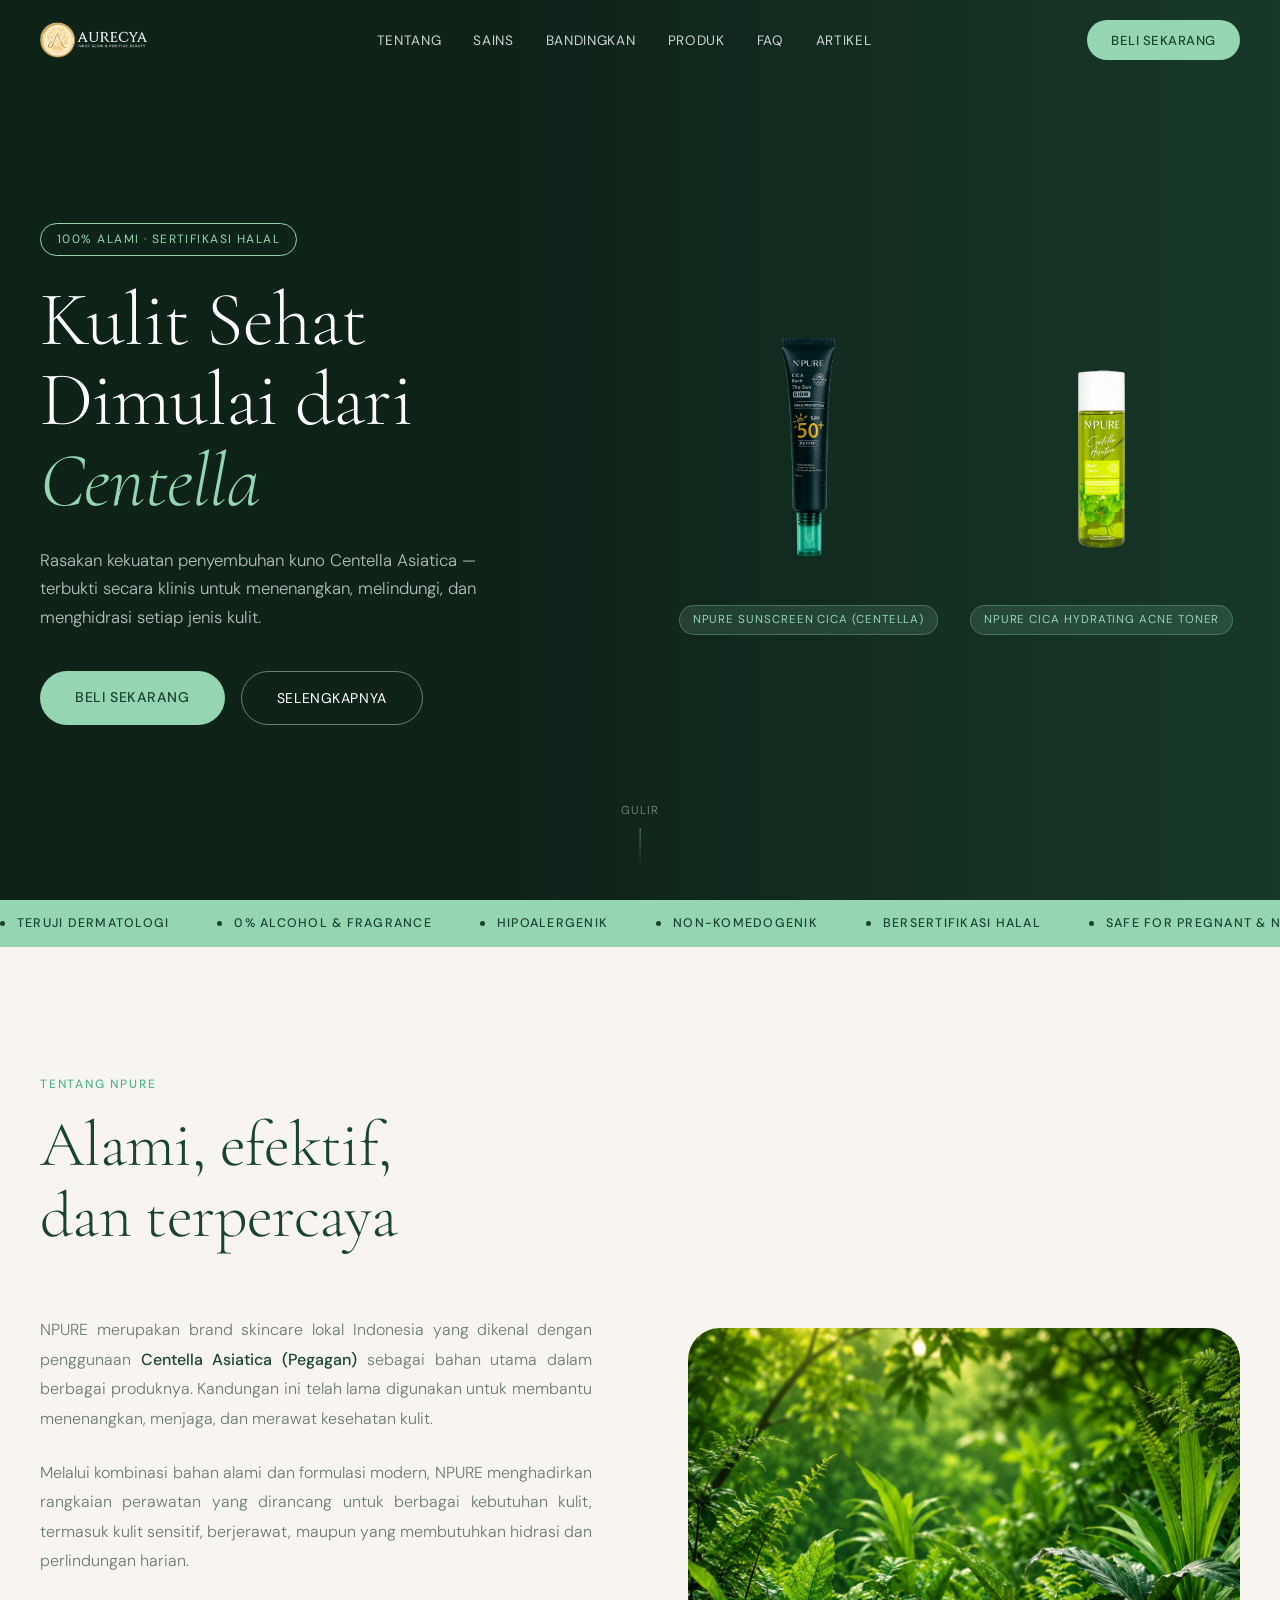
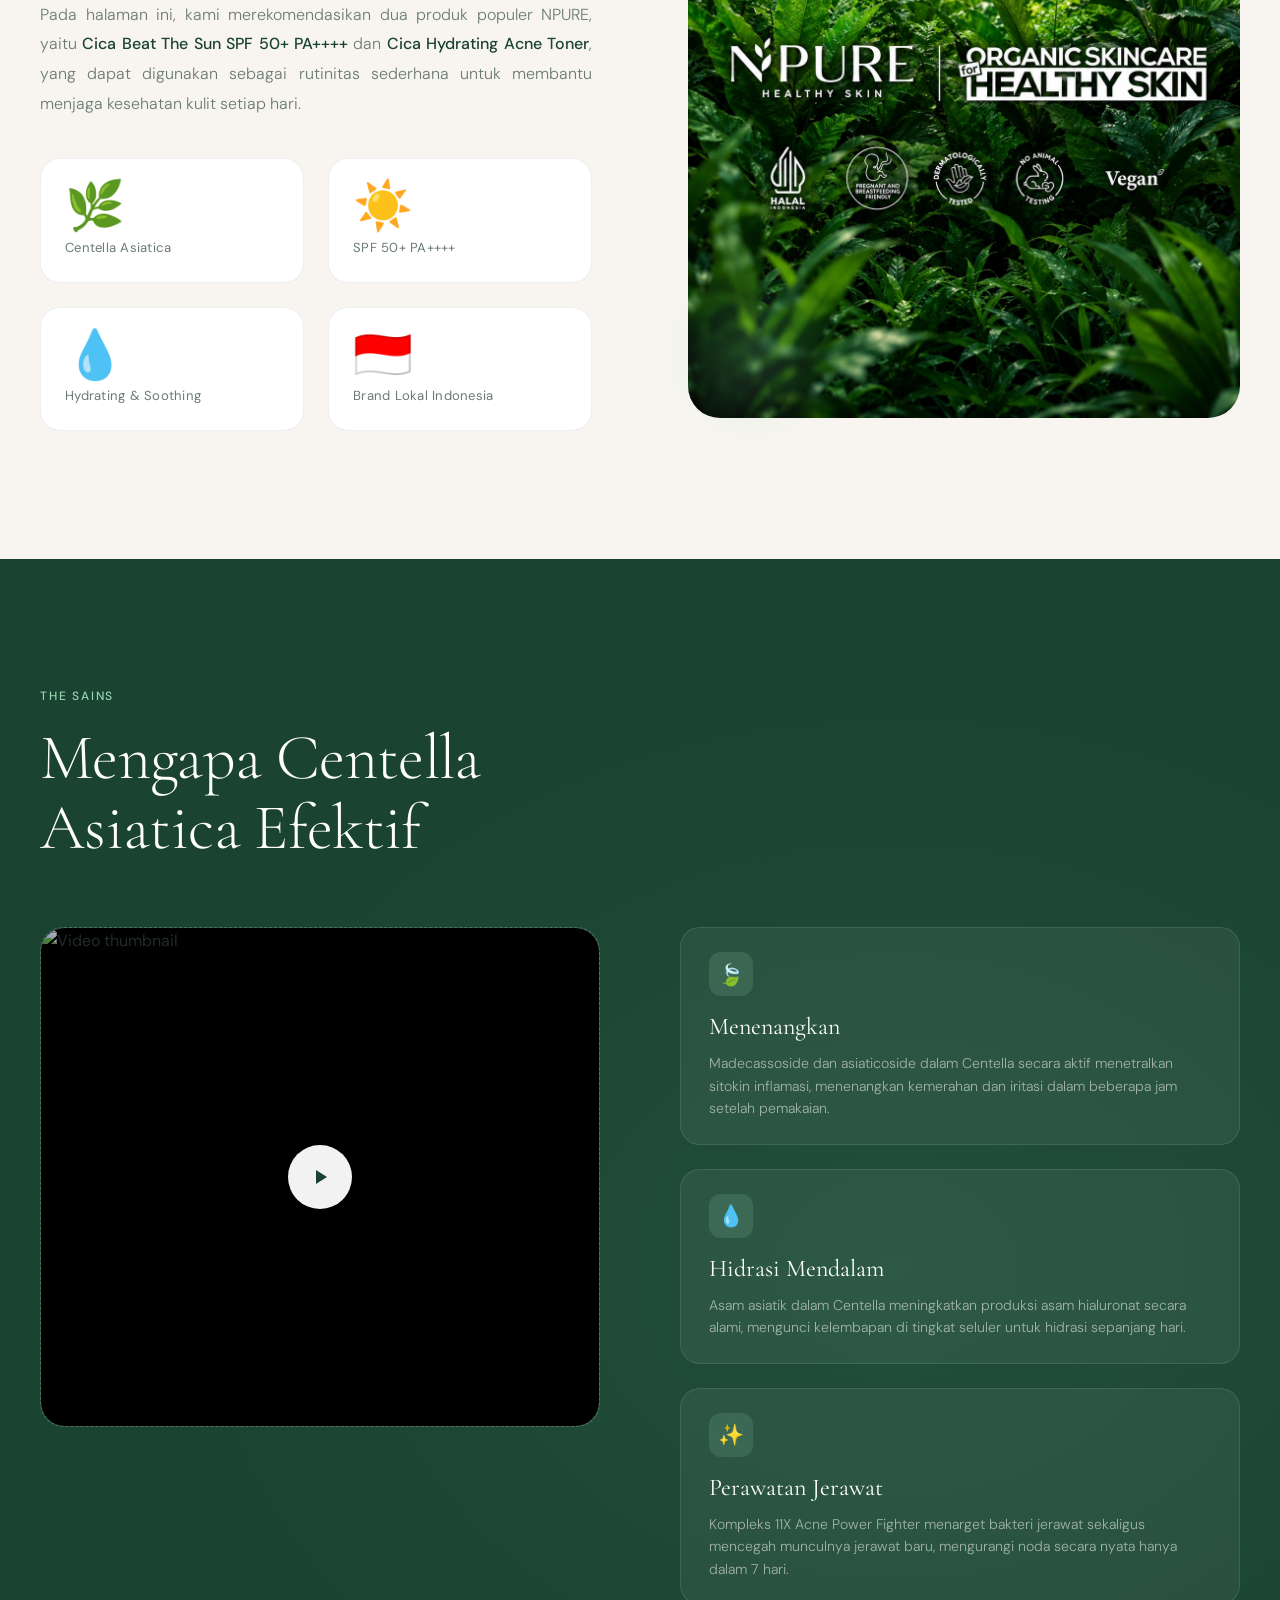
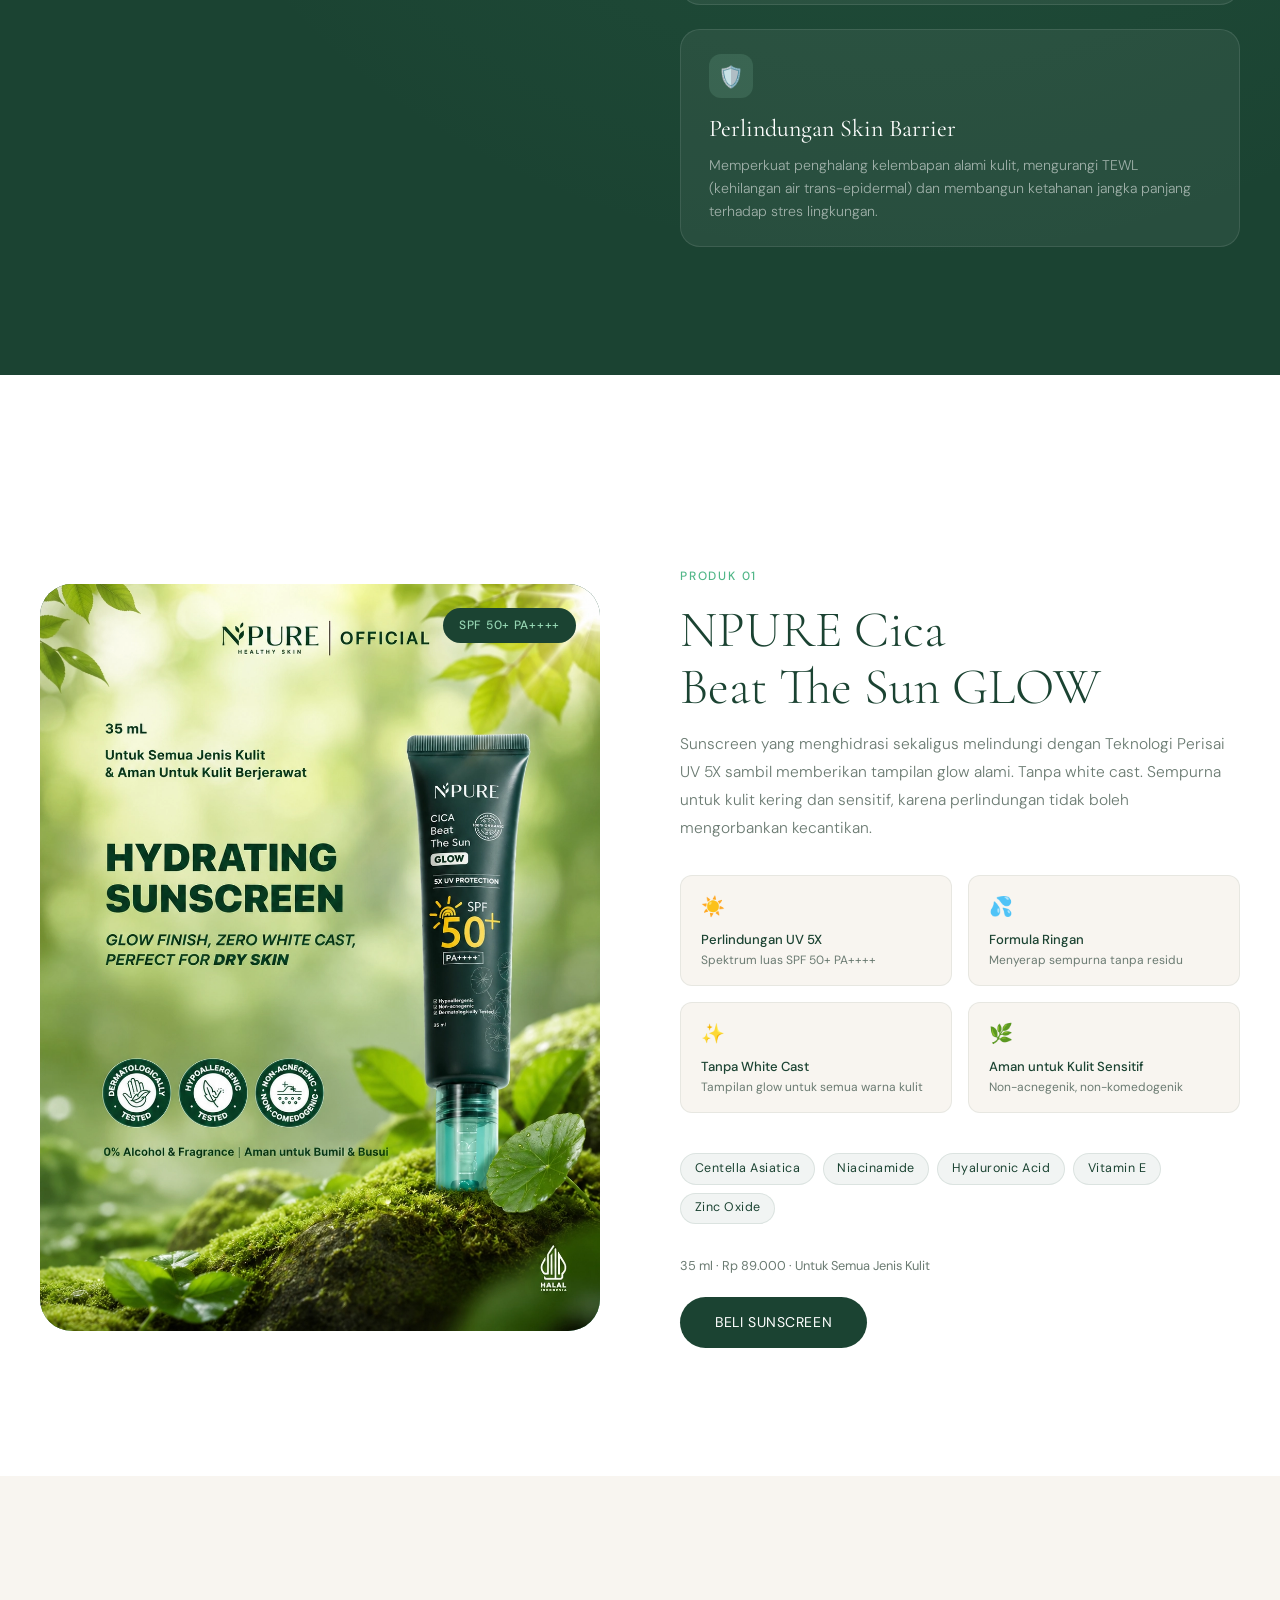
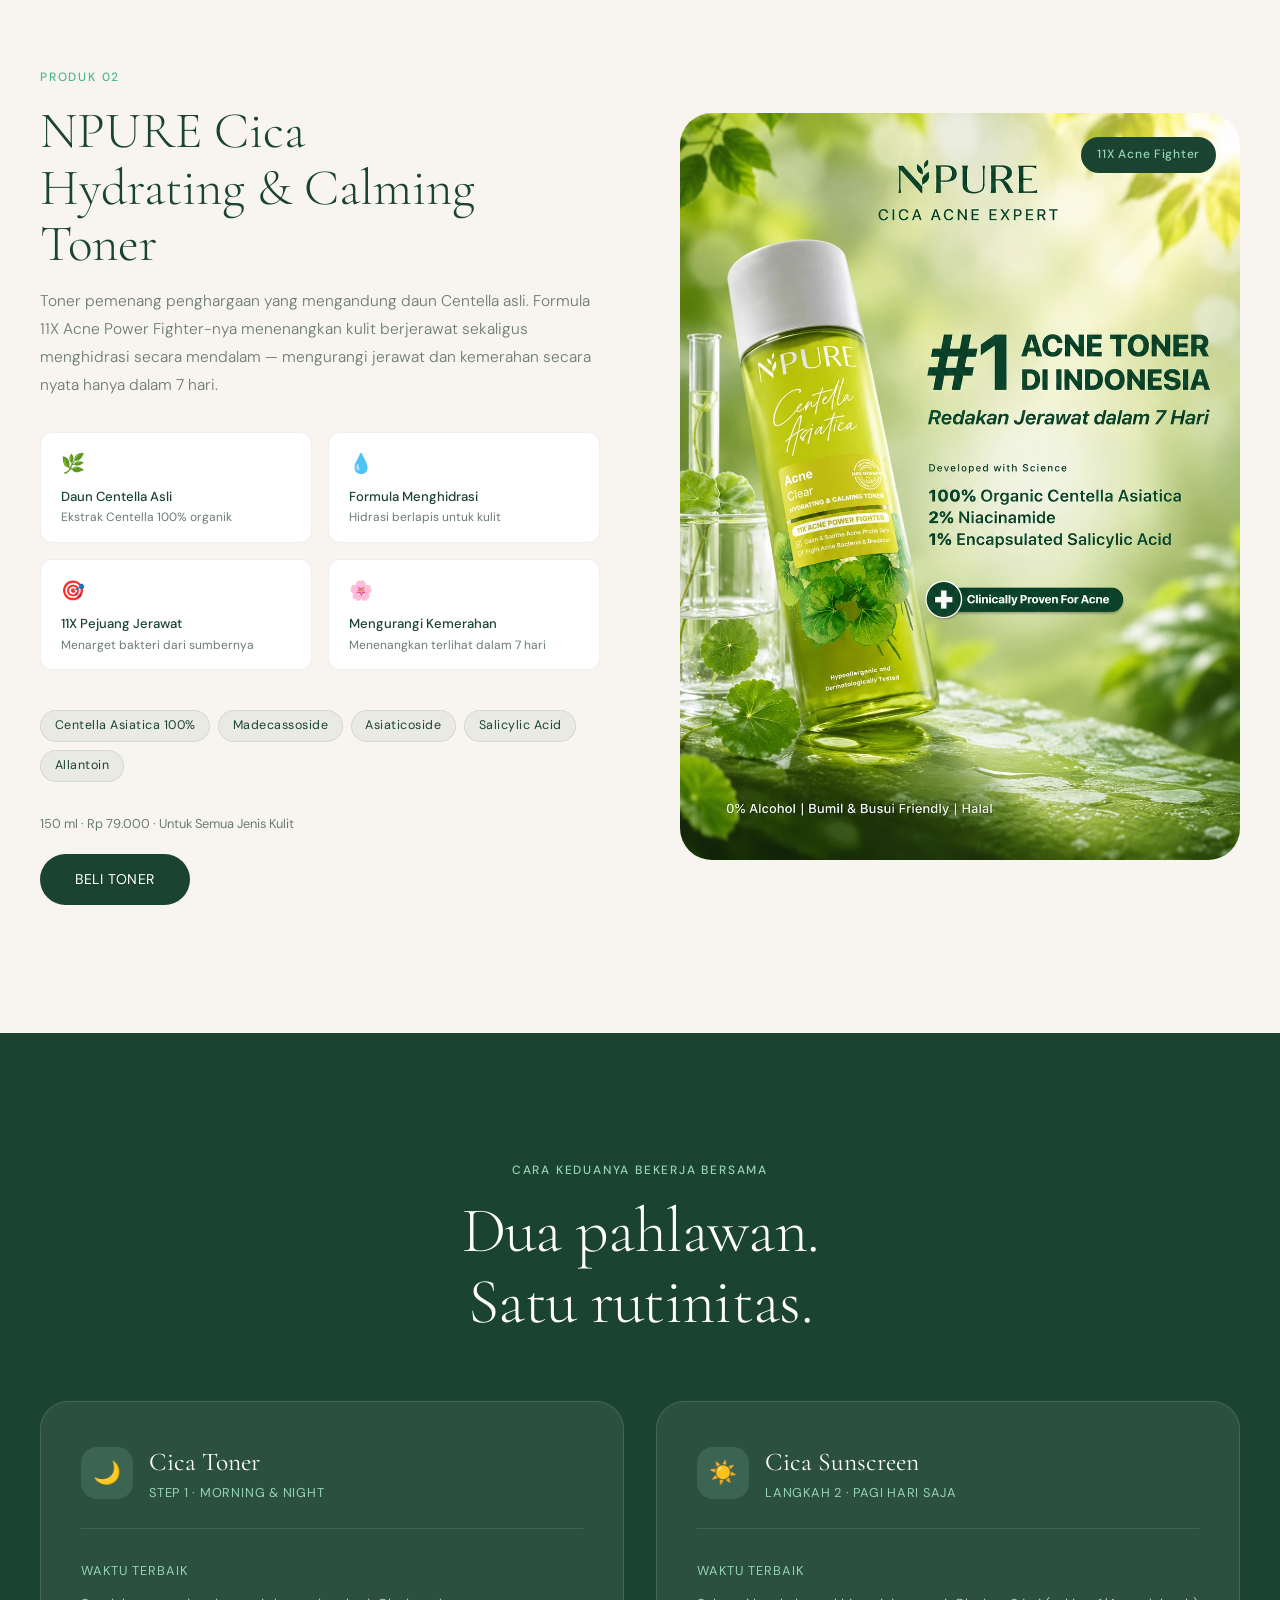
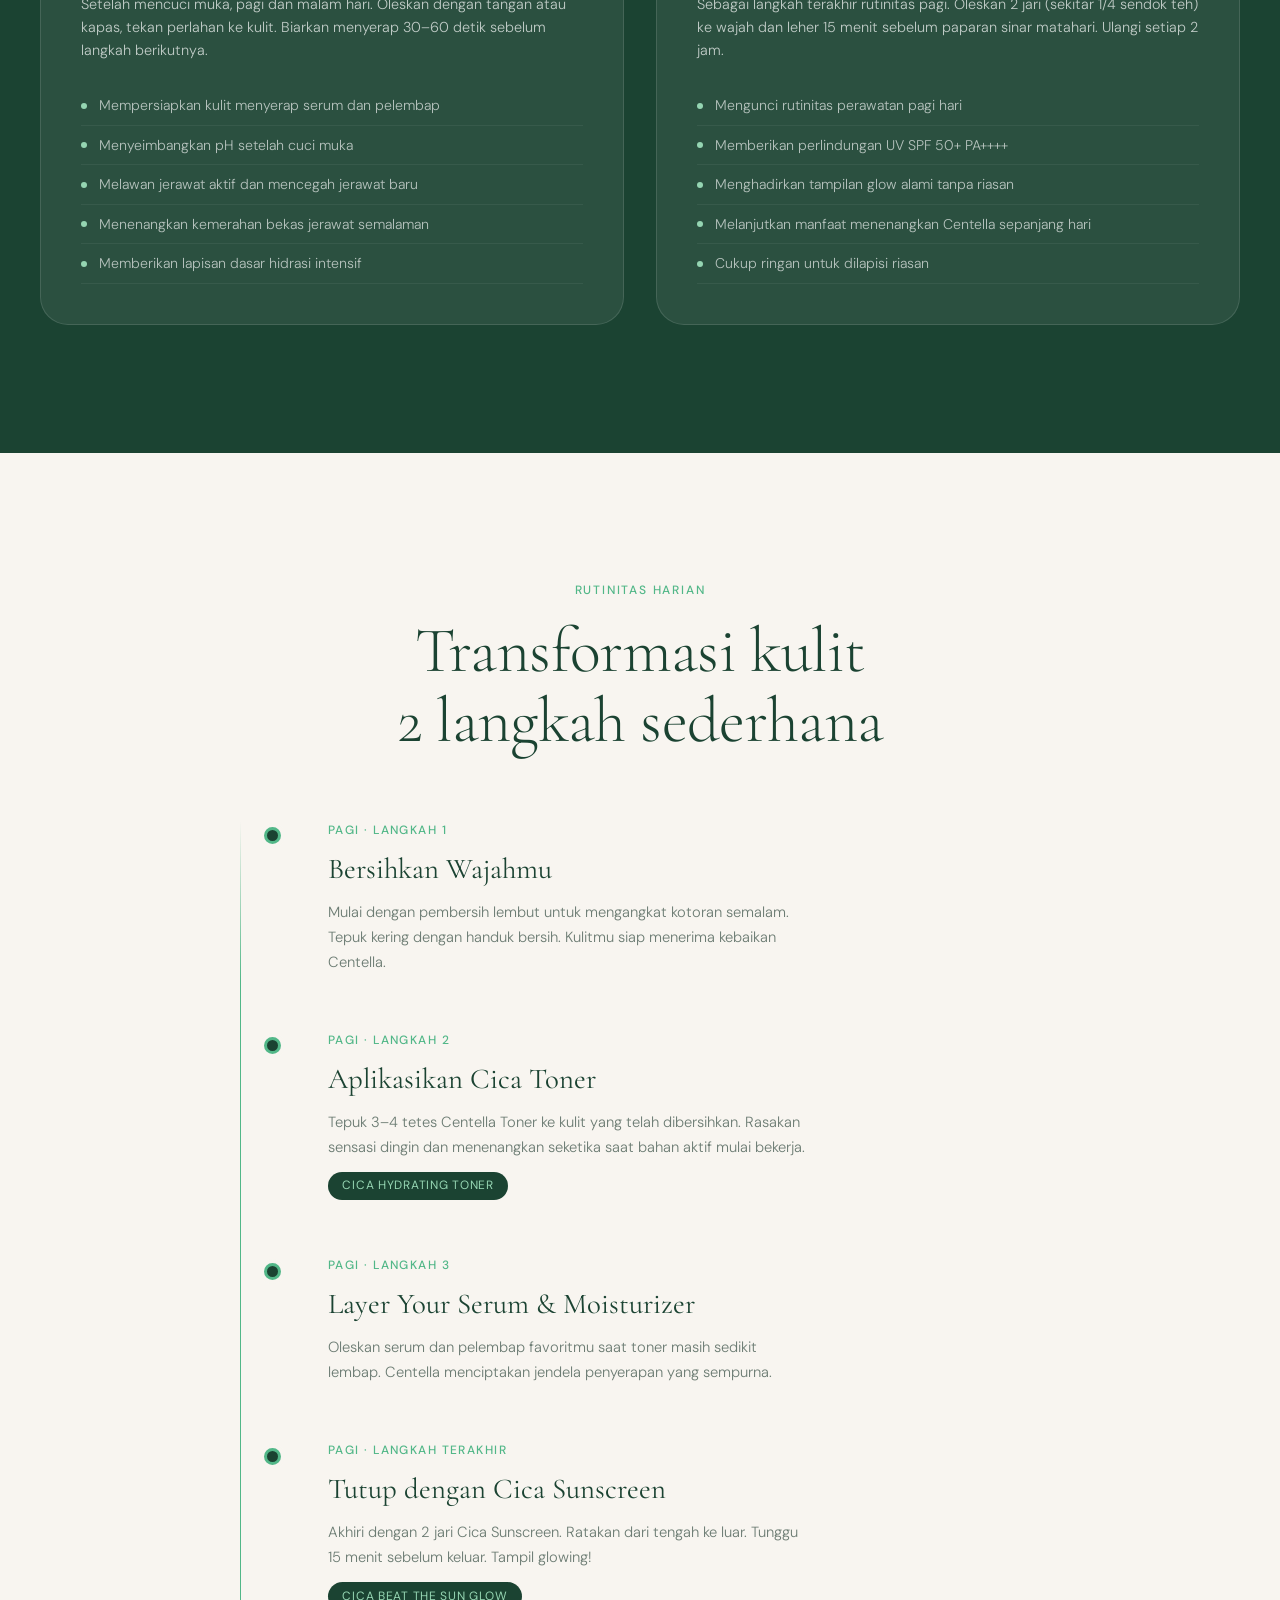
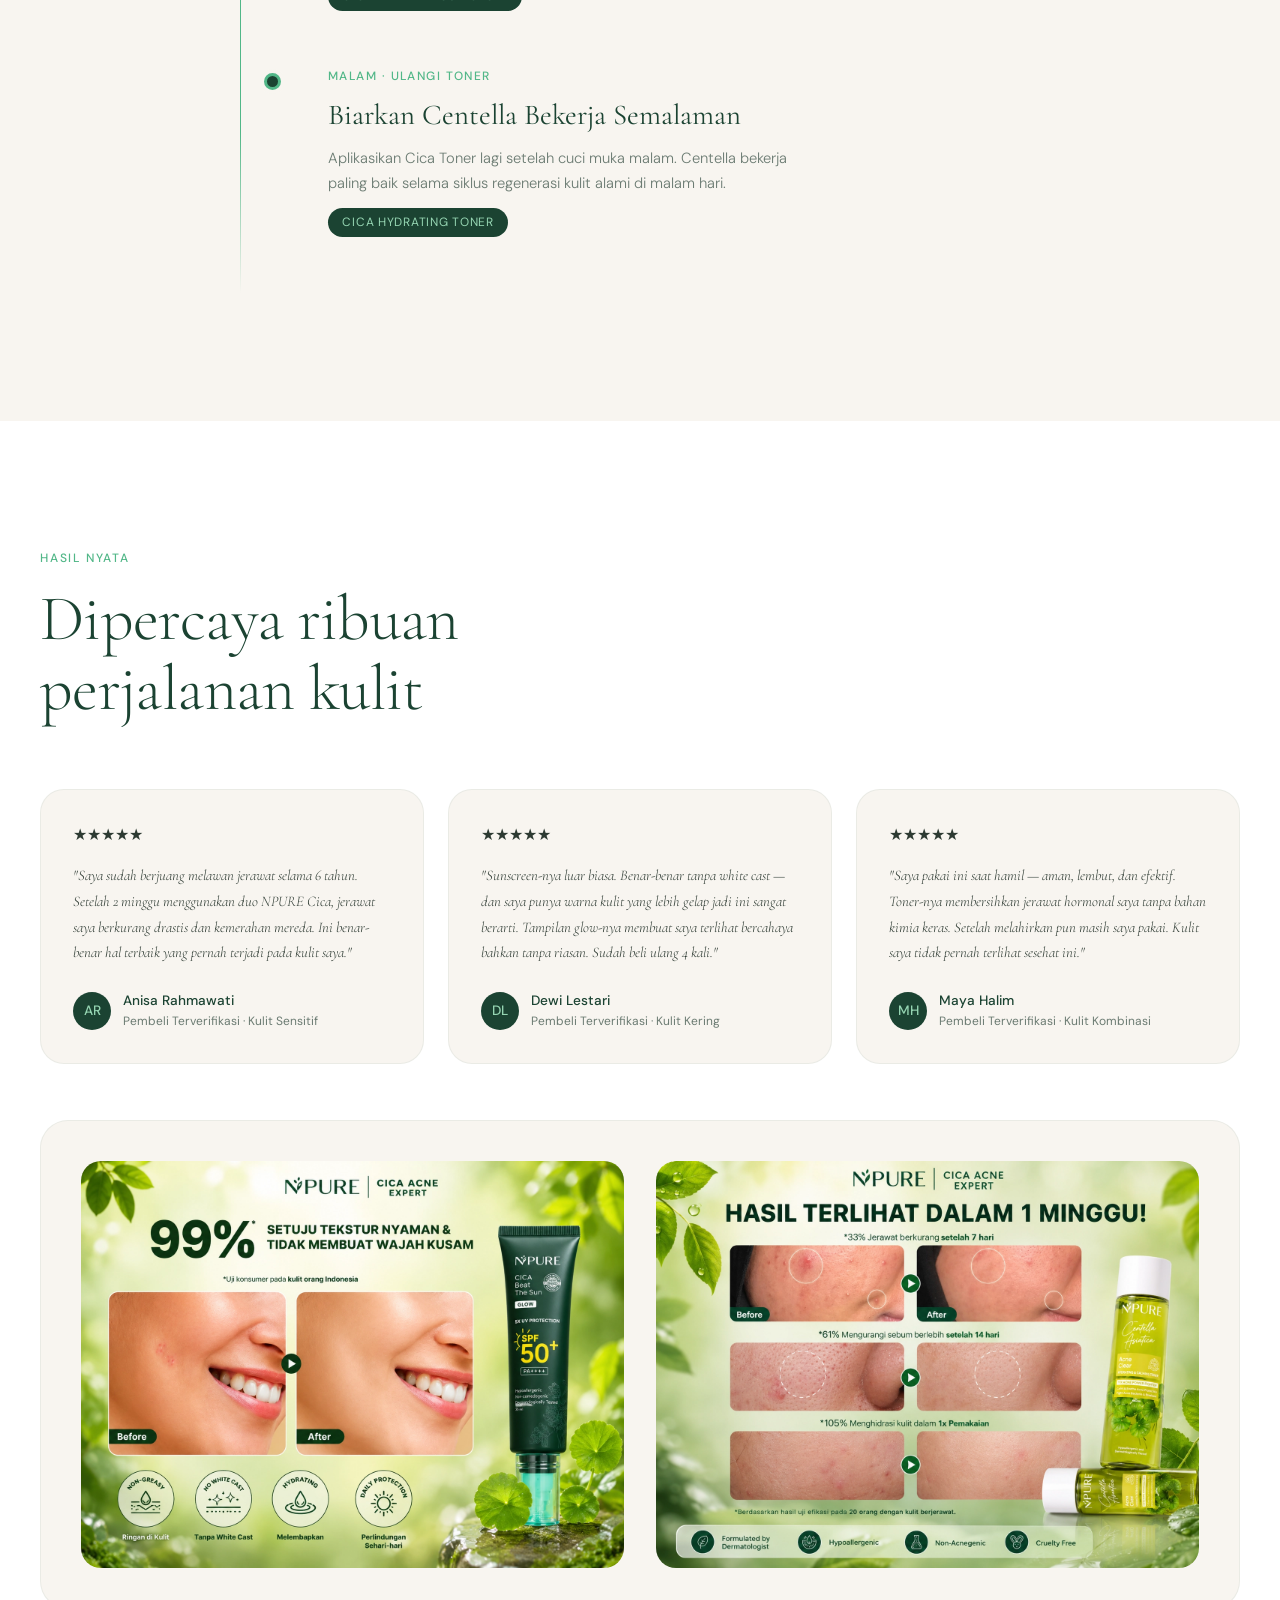
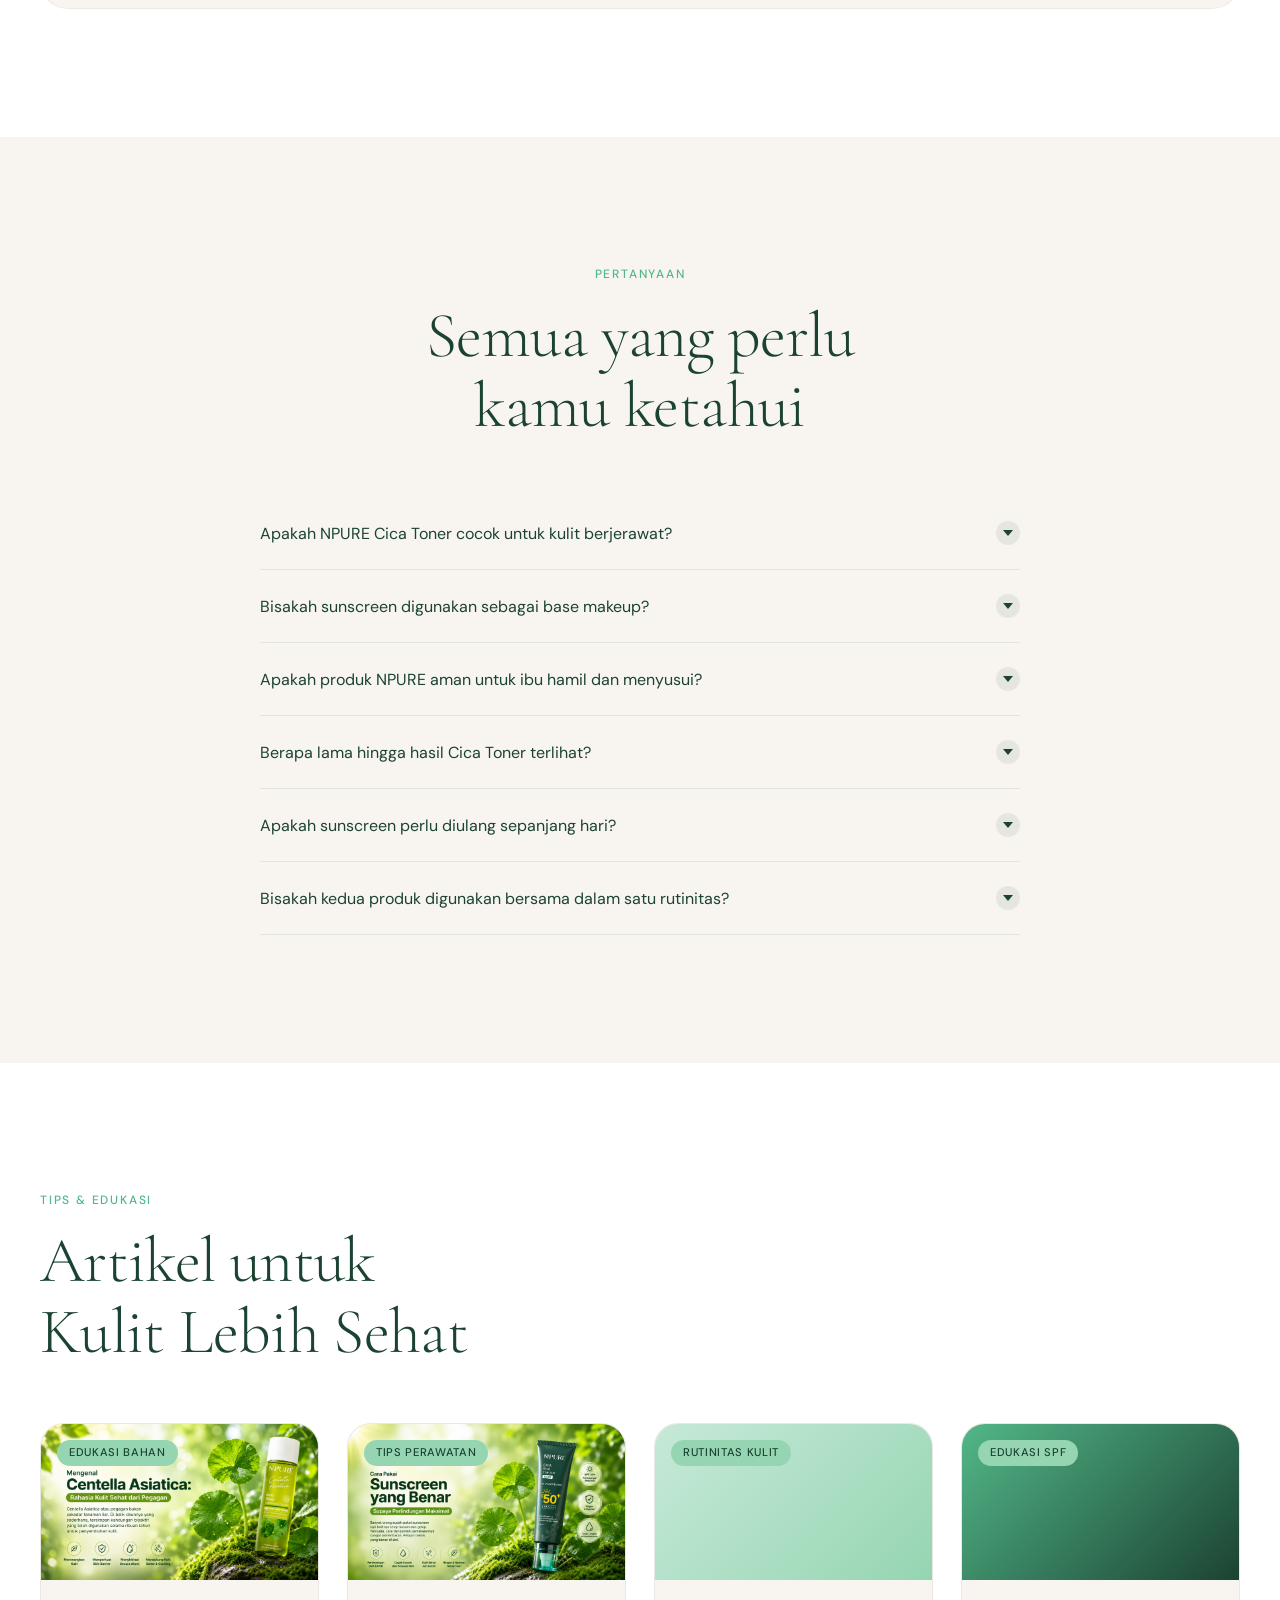
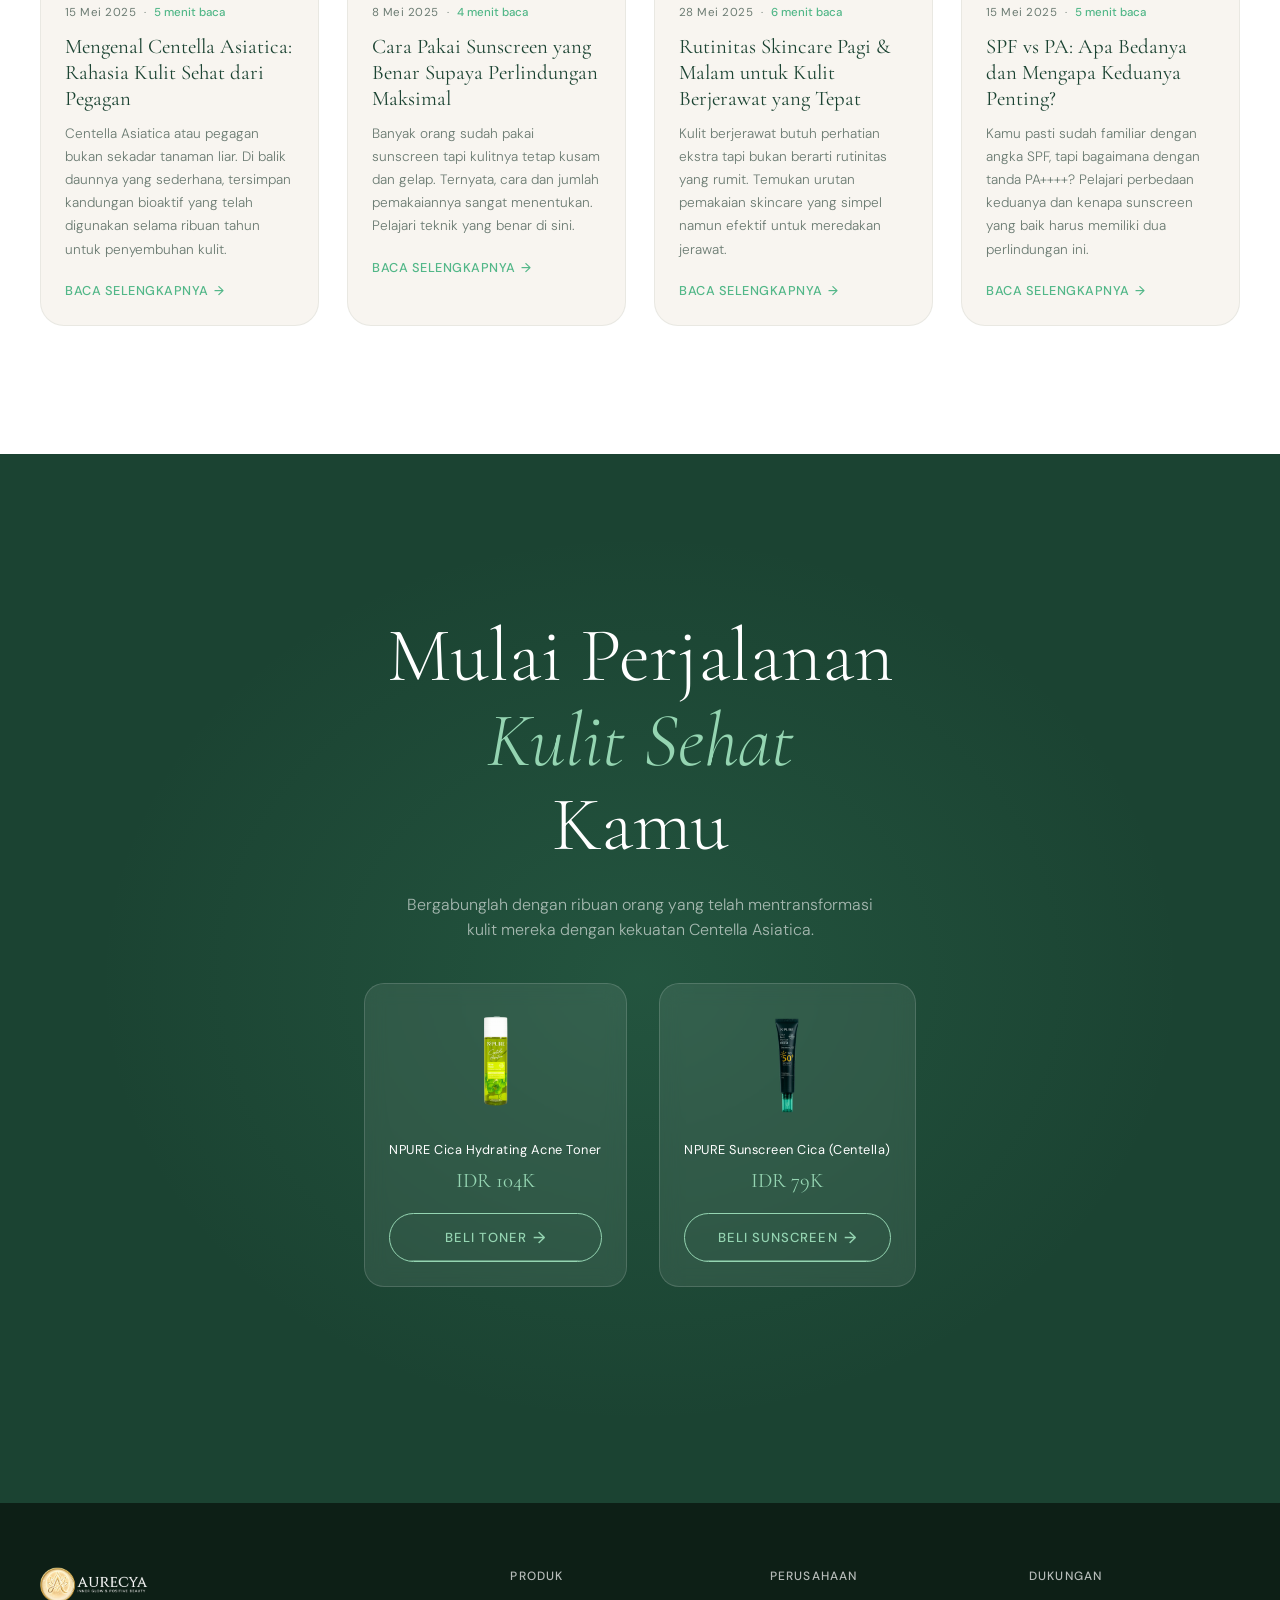
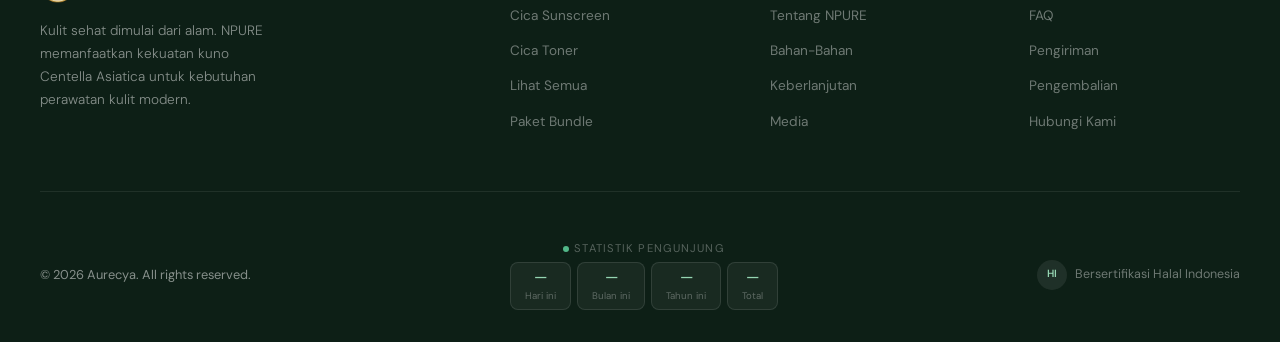
==== commit 6b3688a6: "fix: performance mobile" ====
--- a/index.html
+++ b/index.html
@@ -146,8 +146,2587 @@
         href="https://fonts.googleapis.com/css2?family=Cormorant+Garamond:ital,wght@0,300;0,400;0,600;1,300;1,400&family=DM+Sans:wght@300;400;500&display=swap"
     /></noscript>
 
-    <link rel="stylesheet" href="assets/style/style.css">
-
+    <link rel="preload" as="image" href="assets/sunscreen-hero.webp" fetchpriority="high">
+<link rel="preload" as="image" href="assets/toner-hero.webp" fetchpriority="high">
+
+    <style>
+      *,
+      *::before,
+      *::after {
+        box-sizing: border-box;
+        margin: 0;
+        padding: 0;
+      }
+      :root {
+        --forest: #1b4332;
+        --mint: #95d5b2;
+        --sage: #52b788;
+        --cream: #f8f5f0;
+        --white: #ffffff;
+        --dark: #0d1f16;
+        --text: #2d3a32;
+        --muted: #6b7b72;
+        --glass: rgba(255, 255, 255, 0.12);
+        --glass-border: rgba(255, 255, 255, 0.2);
+        --display: "Cormorant Garamond", serif;
+        --body: "DM Sans", sans-serif;
+        --ease: cubic-bezier(0.25, 0.46, 0.45, 0.94);
+      }
+      html {
+        scroll-behavior: smooth;
+      }
+      body {
+        font-family: var(--body);
+        color: var(--text);
+        background: var(--white);
+        overflow-x: hidden;
+        line-height: 1.6;
+      }
+
+      /* NAV */
+      nav {
+        position: fixed;
+        top: 0;
+        left: 0;
+        right: 0;
+        z-index: 100;
+        padding: 1.25rem 2.5rem;
+
+        display: grid;
+        grid-template-columns: 180px 1fr 180px;
+        align-items: center;
+
+        transition:
+          background 0.4s var(--ease),
+          backdrop-filter 0.4s;
+      }
+      nav.scrolled {
+        background: rgba(27, 67, 50, 0.94);
+        backdrop-filter: blur(20px);
+      }
+      .nav-logo {
+        justify-self: start;
+      }
+      .nav-logo span {
+        color: var(--mint);
+      }
+      .nav-logo img {
+        height: 36px;
+        width: auto;
+        display: block;
+      }
+      .nav-links {
+        justify-self: center;
+        display: flex;
+        gap: 2rem;
+        list-style: none;
+      }
+      .nav-links a {
+        color: rgba(255, 255, 255, 0.8);
+        text-decoration: none;
+        font-size: 0.85rem;
+        font-weight: 400;
+        letter-spacing: 0.05em;
+        text-transform: uppercase;
+        transition: color 0.3s;
+      }
+      .nav-links a:hover {
+        color: var(--mint);
+      }
+      .nav-cta {
+        justify-self: end;
+        background: var(--mint);
+        color: var(--forest);
+        padding: 0.6rem 1.5rem;
+        border-radius: 2rem;
+        font-size: 0.82rem;
+        font-weight: 500;
+        text-decoration: none;
+        letter-spacing: 0.04em;
+        text-transform: uppercase;
+        transition: all 0.3s;
+      }
+      .nav-cta:hover {
+        background: var(--white);
+        transform: translateY(-1px);
+      }
+      .nav-mobile-menu {
+        display: none;
+        background: none;
+        border: none;
+        cursor: pointer;
+        color: white;
+        font-size: 1.5rem;
+      }
+
+      /* HERO */
+      .hero {
+        min-height: 100vh;
+        background: var(--forest);
+        position: relative;
+        overflow: hidden;
+        display: flex;
+        align-items: center;
+      }
+      .hero-video-bg {
+        position: absolute;
+        inset: 0;
+        z-index: 0;
+        overflow: hidden;
+      }
+      .hero-overlay {
+        position: absolute;
+        inset: 0;
+        background: linear-gradient(
+          to right,
+          rgba(13, 31, 22, 0.9) 40%,
+          rgba(13, 31, 22, 0.3) 100%
+        );
+        z-index: 1;
+      }
+      .hero-content {
+        position: relative;
+        z-index: 2;
+        max-width: 1400px;
+        margin: 0 auto;
+        padding: 7rem 2.5rem 4rem;
+        display: grid;
+        grid-template-columns: 1fr 1fr;
+        gap: 4rem;
+        align-items: center;
+        width: 100%;
+      }
+      .hero-badge {
+        display: inline-block;
+        border: 1px solid var(--mint);
+        color: var(--mint);
+        padding: 0.35rem 1rem;
+        border-radius: 2rem;
+        font-size: 0.75rem;
+        letter-spacing: 0.12em;
+        text-transform: uppercase;
+        margin-bottom: 1.5rem;
+      }
+      .hero h1 {
+        font-family: var(--display);
+        font-size: clamp(3.2rem, 6vw, 5.5rem);
+        font-weight: 300;
+        line-height: 1.05;
+        color: var(--white);
+        letter-spacing: -0.01em;
+        margin-bottom: 1.5rem;
+      }
+      .hero h1 em {
+        color: var(--mint);
+        font-style: italic;
+      }
+      .hero-sub {
+        color: rgba(255, 255, 255, 0.7);
+        font-size: 1.05rem;
+        line-height: 1.7;
+        max-width: 450px;
+        margin-bottom: 2.5rem;
+        font-weight: 300;
+      }
+      .hero-ctas {
+        display: flex;
+        gap: 1rem;
+        flex-wrap: wrap;
+      }
+      .btn-primary {
+        background: var(--mint);
+        color: var(--forest);
+        padding: 0.9rem 2.2rem;
+        border-radius: 3rem;
+        font-size: 0.88rem;
+        font-weight: 500;
+        text-decoration: none;
+        letter-spacing: 0.04em;
+        text-transform: uppercase;
+        transition: all 0.3s var(--ease);
+        display: inline-block;
+      }
+      .btn-primary:hover {
+        background: var(--white);
+        transform: translateY(-2px);
+        box-shadow: 0 12px 30px rgba(149, 213, 178, 0.3);
+      }
+      .btn-secondary {
+        border: 1px solid rgba(255, 255, 255, 0.4);
+        color: var(--white);
+        padding: 0.9rem 2.2rem;
+        border-radius: 3rem;
+        font-size: 0.88rem;
+        font-weight: 400;
+        text-decoration: none;
+        letter-spacing: 0.04em;
+        text-transform: uppercase;
+        transition: all 0.3s;
+        display: inline-block;
+      }
+      .btn-secondary:hover {
+        border-color: var(--mint);
+        color: var(--mint);
+      }
+
+      /* Hero products */
+      .hero-products {
+        display: flex;
+        gap: 2rem;
+        align-items: flex-end;
+        justify-content: center;
+      }
+      .product-float {
+        text-align: center;
+        animation: float 4s ease-in-out infinite;
+      }
+      .product-float:nth-child(2) {
+        animation-delay: 2s;
+      }
+      .product-img-wrap {
+        width: 160px;
+        height: 280px;
+        display: flex;
+        align-items: center;
+        justify-content: center;
+        margin: 0 auto 0.75rem;
+        position: relative;
+      }
+      .product-img-wrap.tall {
+        width: 120px;
+        height: 240px;
+      }
+      /* placeholder shown when no image */
+      .product-img-wrap .ph {
+        position: absolute;
+        inset: 0;
+        background: rgba(255, 255, 255, 0.08);
+        border: 1px dashed rgba(255, 255, 255, 0.25);
+        border-radius: 1rem;
+        display: flex;
+        flex-direction: column;
+        align-items: center;
+        justify-content: center;
+        gap: 0.5rem;
+        backdrop-filter: blur(10px);
+      }
+      .product-img-wrap img {
+        width: 100%;
+        height: 100%;
+        object-fit: contain;
+        position: relative;
+        z-index: 1;
+        display: block;
+      }
+      .img-ph-text {
+        color: rgba(255, 255, 255, 0.4);
+        font-size: 0.7rem;
+        text-align: center;
+        letter-spacing: 0.05em;
+        text-transform: uppercase;
+        line-height: 1.4;
+      }
+      .product-tag {
+        display: inline-block;
+        background: rgba(149, 213, 178, 0.15);
+        border: 1px solid rgba(149, 213, 178, 0.3);
+        color: var(--mint);
+        padding: 0.3rem 0.8rem;
+        border-radius: 2rem;
+        font-size: 0.72rem;
+        letter-spacing: 0.08em;
+        text-transform: uppercase;
+      }
+      @keyframes float {
+        0%,
+        100% {
+          transform: translateY(0);
+        }
+        50% {
+          transform: translateY(-12px);
+        }
+      }
+      .hero-scroll {
+        position: absolute;
+        bottom: 2rem;
+        left: 50%;
+        transform: translateX(-50%);
+        z-index: 2;
+        display: flex;
+        flex-direction: column;
+        align-items: center;
+        gap: 0.5rem;
+        color: rgba(255, 255, 255, 0.4);
+        font-size: 0.72rem;
+        letter-spacing: 0.1em;
+        text-transform: uppercase;
+      }
+      .scroll-line {
+        width: 1px;
+        height: 40px;
+        background: linear-gradient(
+          to bottom,
+          rgba(255, 255, 255, 0.4),
+          transparent
+        );
+        animation: scrollPulse 2s ease-in-out infinite;
+      }
+      @keyframes scrollPulse {
+        0%,
+        100% {
+          opacity: 0.4;
+          transform: scaleY(1);
+        }
+        50% {
+          opacity: 1;
+          transform: scaleY(1.2);
+        }
+      }
+
+      /* MARQUEE */
+      .marquee-strip {
+        background: var(--mint);
+        padding: 0.85rem 0;
+        overflow: hidden;
+      }
+      .marquee-inner {
+        display: flex;
+        gap: 3rem;
+        animation: marquee 20s linear infinite;
+        white-space: nowrap;
+      }
+      .marquee-item {
+        font-size: 0.78rem;
+        font-weight: 500;
+        letter-spacing: 0.1em;
+        text-transform: uppercase;
+        color: var(--forest);
+        display: flex;
+        align-items: center;
+        gap: 0.75rem;
+      }
+      .marquee-dot {
+        width: 5px;
+        height: 5px;
+        background: var(--forest);
+        border-radius: 50%;
+        flex-shrink: 0;
+      }
+      @keyframes marquee {
+        from {
+          transform: translateX(0);
+        }
+        to {
+          transform: translateX(-50%);
+        }
+      }
+
+      /* BRAND STORY */
+      .brand-story {
+        padding: 8rem 2.5rem;
+        background: var(--cream);
+      }
+      .section-inner {
+        max-width: 1400px;
+        margin: 0 auto;
+      }
+      .label-tag {
+        font-size: 0.75rem;
+        font-weight: 500;
+        letter-spacing: 0.15em;
+        text-transform: uppercase;
+        color: var(--sage);
+        margin-bottom: 1rem;
+        display: block;
+      }
+      .section-headline {
+        font-family: var(--display);
+        font-size: clamp(2.5rem, 5vw, 4.5rem);
+        font-weight: 300;
+        line-height: 1.1;
+        color: var(--forest);
+        letter-spacing: -0.01em;
+      }
+      .brand-story-grid {
+        display: grid;
+        grid-template-columns: 1fr 1fr;
+        gap: 6rem;
+        align-items: center;
+        margin-top: 4rem;
+      }
+      .brand-text p {
+        color: var(--muted);
+        font-size: 1rem;
+        line-height: 1.85;
+        margin-bottom: 1.5rem;
+        font-weight: 300;
+      }
+      .brand-text strong {
+        color: var(--forest);
+        font-weight: 500;
+      }
+      .brand-stats {
+        display: grid;
+        grid-template-columns: 1fr 1fr;
+        gap: 1.5rem;
+        margin-top: 2.5rem;
+      }
+      .stat-card {
+        background: var(--white);
+        border-radius: 1.25rem;
+        padding: 1.5rem;
+        border: 1px solid rgba(27, 67, 50, 0.08);
+      }
+      .stat-number {
+        font-family: var(--display);
+        font-size: 3rem;
+        font-weight: 600;
+        color: var(--forest);
+        line-height: 1;
+      }
+      .stat-label {
+        font-size: 0.82rem;
+        color: var(--muted);
+        margin-top: 0.35rem;
+        letter-spacing: 0.02em;
+      }
+      .brand-image-area {
+        position: relative;
+      }
+
+      /* Brand image wrapper */
+      .brand-img-wrap {
+        width: 100%;
+        aspect-ratio: 4/5;
+        border-radius: 2rem;
+        overflow: hidden;
+        position: relative;
+        background: linear-gradient(135deg, #2d6a4f, #1b4332);
+      }
+      .brand-img-wrap img {
+        width: 100%;
+        height: 100%;
+        object-fit: cover;
+        display: block;
+      }
+      .brand-img-wrap .ph {
+        position: absolute;
+        inset: 0;
+        display: flex;
+        flex-direction: column;
+        align-items: center;
+        justify-content: center;
+        gap: 0.75rem;
+        padding: 2rem;
+        text-align: center;
+      }
+      .brand-img-wrap .ph p {
+        color: rgba(255, 255, 255, 0.4);
+        font-size: 0.78rem;
+        letter-spacing: 0.08em;
+        text-transform: uppercase;
+        line-height: 1.6;
+      }
+      .brand-leaf-deco {
+        position: absolute;
+        bottom: -2rem;
+        left: -2rem;
+        width: 12rem;
+        height: 12rem;
+        background: radial-gradient(
+          circle,
+          rgba(149, 213, 178, 0.2),
+          transparent 70%
+        );
+        border-radius: 50%;
+      }
+
+      /* CENTELLA SCIENCE */
+      .science {
+        padding: 8rem 2.5rem;
+        background: var(--forest);
+        position: relative;
+        overflow: hidden;
+      }
+      .science::before {
+        content: "";
+        position: absolute;
+        inset: 0;
+        background: radial-gradient(
+          ellipse at 70% 50%,
+          rgba(82, 183, 136, 0.1),
+          transparent 60%
+        );
+      }
+      .science .section-headline {
+        color: var(--white);
+      }
+      .science .label-tag {
+        color: var(--mint);
+      }
+      .science-layout {
+        display: grid;
+        grid-template-columns: 1fr 1fr;
+        gap: 5rem;
+        align-items: start;
+        margin-top: 4rem;
+      }
+
+      /* Science video */
+      .science-video-wrap {
+        width: 100%;
+        aspect-ratio: 9/16;
+        max-height: 500px;
+        border-radius: 1.5rem;
+        overflow: hidden;
+        position: relative;
+        background: rgba(255, 255, 255, 0.05);
+        border: 1px dashed rgba(255, 255, 255, 0.2);
+      }
+      .science-video-wrap iframe,
+      .science-video-wrap video {
+        width: 100%;
+        height: 100%;
+        display: block;
+        border-radius: 1.5rem;
+      }
+      .science-video-wrap .ph {
+        position: absolute;
+        inset: 0;
+        display: flex;
+        flex-direction: column;
+        align-items: center;
+        justify-content: center;
+        gap: 1rem;
+        padding: 2rem;
+      }
+      .science-video-wrap .ph .play-btn {
+        width: 60px;
+        height: 60px;
+        background: var(--glass);
+        border: 1px solid var(--glass-border);
+        border-radius: 50%;
+        display: flex;
+        align-items: center;
+        justify-content: center;
+        backdrop-filter: blur(10px);
+      }
+      .science-video-wrap .ph .play-btn::after {
+        content: "";
+        border-left: 20px solid rgba(255, 255, 255, 0.8);
+        border-top: 12px solid transparent;
+        border-bottom: 12px solid transparent;
+        margin-left: 4px;
+      }
+      .science-video-wrap .ph p {
+        color: rgba(255, 255, 255, 0.35);
+        font-size: 0.78rem;
+        letter-spacing: 0.08em;
+        text-transform: uppercase;
+        text-align: center;
+        line-height: 1.7;
+      }
+
+      .benefits-list {
+        display: flex;
+        flex-direction: column;
+        gap: 1.5rem;
+      }
+      .benefit-item {
+        background: rgba(255, 255, 255, 0.06);
+        border: 1px solid rgba(255, 255, 255, 0.1);
+        border-radius: 1.25rem;
+        padding: 1.5rem 1.75rem;
+        transition: all 0.3s;
+        cursor: default;
+      }
+      .benefit-item:hover {
+        background: rgba(149, 213, 178, 0.1);
+        border-color: rgba(149, 213, 178, 0.3);
+        transform: translateX(6px);
+      }
+      .benefit-icon {
+        width: 44px;
+        height: 44px;
+        background: rgba(149, 213, 178, 0.15);
+        border-radius: 0.75rem;
+        display: flex;
+        align-items: center;
+        justify-content: center;
+        margin-bottom: 0.75rem;
+        font-size: 1.3rem;
+      }
+      .benefit-title {
+        font-family: var(--display);
+        font-size: 1.5rem;
+        font-weight: 400;
+        color: var(--white);
+        margin-bottom: 0.35rem;
+      }
+      .benefit-desc {
+        color: rgba(255, 255, 255, 0.55);
+        font-size: 0.88rem;
+        line-height: 1.6;
+        font-weight: 300;
+      }
+
+      /* PRODUCT SECTIONS */
+      .product-section {
+        padding: 8rem 2.5rem;
+        background: var(--white);
+      }
+      .product-section.alt {
+        background: var(--cream);
+      }
+      .product-grid {
+        display: grid;
+        grid-template-columns: 1fr 1fr;
+        gap: 5rem;
+        align-items: center;
+        margin-top: 4rem;
+      }
+      .product-grid.reverse {
+        direction: rtl;
+      }
+      .product-grid.reverse > * {
+        direction: ltr;
+      }
+      .product-visual {
+        position: relative;
+      }
+
+      /* Product showcase wrapper */
+      .product-showcase-wrap {
+        width: 100%;
+        aspect-ratio: 3/4;
+        border-radius: 2rem;
+        overflow: hidden;
+        position: relative;
+        background: linear-gradient(
+          160deg,
+          #e8f5ee 0%,
+          #c7e9d8 50%,
+          #95d5b2 100%
+        );
+      }
+      .product-showcase-wrap.dark {
+        background: linear-gradient(
+          160deg,
+          #1b4332 0%,
+          #2d6a4f 60%,
+          #40916c 100%
+        );
+      }
+      .product-showcase-wrap img {
+        width: 100%;
+        height: 100%;
+        display: block;
+        object-fit: cover;
+        border-radius: 24px;
+      }
+      .product-showcase-wrap .ph {
+        position: absolute;
+        inset: 0;
+        display: flex;
+        align-items: center;
+        justify-content: center;
+        padding: 2rem;
+        text-align: center;
+      }
+      .product-showcase-wrap .ph p {
+        font-size: 0.75rem;
+        letter-spacing: 0.08em;
+        text-transform: uppercase;
+        color: rgba(0, 0, 0, 0.3);
+        line-height: 1.6;
+      }
+      .product-showcase-wrap.dark .ph p {
+        color: rgba(255, 255, 255, 0.3);
+      }
+      .product-badge-float {
+        position: absolute;
+        top: 1.5rem;
+        right: 1.5rem;
+        background: var(--forest);
+        color: var(--mint);
+        padding: 0.5rem 1rem;
+        border-radius: 2rem;
+        font-size: 0.75rem;
+        font-weight: 500;
+        letter-spacing: 0.06em;
+        z-index: 2;
+      }
+      @media (max-width: 768px) {
+        .product-badge-float {
+          top: 0.75rem;
+          right: 0.75rem;
+          padding: 0.35rem 0.7rem;
+          font-size: 0.6rem;
+        }
+      }
+      .product-details .label-tag {
+        color: var(--sage);
+      }
+      .product-details h2 {
+        font-family: var(--display);
+        font-size: clamp(2.2rem, 4vw, 3.5rem);
+        font-weight: 300;
+        color: var(--forest);
+        line-height: 1.1;
+        margin: 0.5rem 0 1rem;
+      }
+      .product-desc {
+        color: var(--muted);
+        font-size: 0.97rem;
+        line-height: 1.8;
+        margin-bottom: 2rem;
+        font-weight: 300;
+      }
+      .benefits-grid {
+        display: grid;
+        grid-template-columns: 1fr 1fr;
+        gap: 1rem;
+        margin-bottom: 2.5rem;
+      }
+      .benefit-chip {
+        background: var(--cream);
+        border-radius: 0.75rem;
+        padding: 1rem 1.25rem;
+        border: 1px solid rgba(27, 67, 50, 0.08);
+      }
+      .benefit-chip .chip-icon {
+        font-size: 1.2rem;
+        margin-bottom: 0.4rem;
+      }
+      .benefit-chip .chip-title {
+        font-size: 0.82rem;
+        font-weight: 500;
+        color: var(--forest);
+      }
+      .benefit-chip .chip-text {
+        font-size: 0.75rem;
+        color: var(--muted);
+        margin-top: 0.15rem;
+        line-height: 1.4;
+      }
+      .product-section.alt .benefit-chip {
+        background: var(--white);
+      }
+      .ingredient-tags {
+        display: flex;
+        flex-wrap: wrap;
+        gap: 0.5rem;
+        margin-bottom: 2rem;
+      }
+      .ing-tag {
+        background: rgba(27, 67, 50, 0.06);
+        color: var(--forest);
+        padding: 0.3rem 0.85rem;
+        border-radius: 2rem;
+        font-size: 0.78rem;
+        letter-spacing: 0.04em;
+        border: 1px solid rgba(27, 67, 50, 0.1);
+      }
+      .btn-forest {
+        background: var(--forest);
+        color: var(--white);
+        padding: 0.9rem 2.2rem;
+        border-radius: 3rem;
+        font-size: 0.88rem;
+        font-weight: 400;
+        text-decoration: none;
+        letter-spacing: 0.04em;
+        text-transform: uppercase;
+        transition: all 0.3s;
+        display: inline-block;
+      }
+      .btn-forest:hover {
+        background: var(--dark);
+        transform: translateY(-2px);
+      }
+
+      /* COMPARISON */
+      .comparison {
+        padding: 8rem 2.5rem;
+        background: var(--forest);
+      }
+      .comparison .section-headline {
+        color: var(--white);
+      }
+      .comparison .label-tag {
+        color: var(--mint);
+      }
+      .comparison-grid {
+        display: grid;
+        grid-template-columns: 1fr 1fr;
+        gap: 2rem;
+        margin-top: 4rem;
+      }
+      .comp-card {
+        background: rgba(255, 255, 255, 0.07);
+        border: 1px solid rgba(255, 255, 255, 0.12);
+        border-radius: 1.75rem;
+        padding: 2.5rem;
+        transition: all 0.35s;
+      }
+      .comp-card:hover {
+        background: rgba(149, 213, 178, 0.1);
+        border-color: rgba(149, 213, 178, 0.3);
+      }
+      .comp-card-header {
+        display: flex;
+        align-items: center;
+        gap: 1rem;
+        margin-bottom: 2rem;
+        padding-bottom: 1.5rem;
+        border-bottom: 1px solid rgba(255, 255, 255, 0.1);
+      }
+      .comp-icon-box {
+        width: 52px;
+        height: 52px;
+        background: rgba(149, 213, 178, 0.15);
+        border-radius: 1rem;
+        display: flex;
+        align-items: center;
+        justify-content: center;
+        font-size: 1.4rem;
+      }
+      .comp-card h3 {
+        font-family: var(--display);
+        font-size: 1.6rem;
+        font-weight: 400;
+        color: var(--white);
+      }
+      .comp-card .comp-sub {
+        font-size: 0.8rem;
+        color: var(--mint);
+        letter-spacing: 0.06em;
+        text-transform: uppercase;
+      }
+      .comp-when {
+        font-size: 0.8rem;
+        letter-spacing: 0.08em;
+        text-transform: uppercase;
+        color: var(--mint);
+        margin-bottom: 0.75rem;
+      }
+      .comp-when-text {
+        color: rgba(255, 255, 255, 0.7);
+        font-size: 0.9rem;
+        margin-bottom: 1.5rem;
+        font-weight: 300;
+        line-height: 1.6;
+      }
+      .comp-list {
+        list-style: none;
+      }
+      .comp-list li {
+        color: rgba(255, 255, 255, 0.65);
+        font-size: 0.88rem;
+        padding: 0.5rem 0;
+        border-bottom: 1px solid rgba(255, 255, 255, 0.06);
+        display: flex;
+        align-items: center;
+        gap: 0.75rem;
+        font-weight: 300;
+      }
+      .comp-list li::before {
+        content: "";
+        width: 6px;
+        height: 6px;
+        background: var(--mint);
+        border-radius: 50%;
+        flex-shrink: 0;
+      }
+
+      /* TIMELINE */
+      .timeline {
+        padding: 8rem 2.5rem;
+        background: var(--cream);
+      }
+      .timeline-line {
+        position: relative;
+        max-width: 800px;
+        margin: 4rem auto 0;
+        padding-left: 2rem;
+      }
+      .timeline-line::before {
+        content: "";
+        position: absolute;
+        left: 0;
+        top: 0;
+        bottom: 0;
+        width: 1px;
+        background: linear-gradient(
+          to bottom,
+          transparent,
+          var(--sage) 15%,
+          var(--sage) 85%,
+          transparent
+        );
+      }
+      .timeline-step {
+        position: relative;
+        padding: 0 0 3.5rem 3.5rem;
+      }
+      .step-dot {
+        position: absolute;
+        left: -8px;
+        top: 0.4rem;
+        width: 17px;
+        height: 17px;
+        background: var(--forest);
+        border: 3px solid var(--sage);
+        border-radius: 50%;
+        box-shadow: 0 0 0 4px var(--cream);
+      }
+      .step-time {
+        font-size: 0.75rem;
+        letter-spacing: 0.12em;
+        text-transform: uppercase;
+        color: var(--sage);
+        font-weight: 500;
+        margin-bottom: 0.35rem;
+      }
+      .step-title {
+        font-family: var(--display);
+        font-size: 1.8rem;
+        font-weight: 400;
+        color: var(--forest);
+        margin-bottom: 0.5rem;
+      }
+      .step-desc {
+        color: var(--muted);
+        font-size: 0.92rem;
+        line-height: 1.7;
+        font-weight: 300;
+        max-width: 480px;
+      }
+      .step-product-tag {
+        display: inline-block;
+        margin-top: 0.75rem;
+        background: var(--forest);
+        color: var(--mint);
+        padding: 0.3rem 0.9rem;
+        border-radius: 2rem;
+        font-size: 0.75rem;
+        letter-spacing: 0.06em;
+        text-transform: uppercase;
+      }
+
+      /* TESTIMONIALS */
+      .testimonials {
+        padding: 8rem 2.5rem;
+        background: var(--white);
+      }
+      .reviews-grid {
+        display: grid;
+        grid-template-columns: repeat(3, 1fr);
+        gap: 1.5rem;
+        margin-top: 4rem;
+      }
+      .review-card {
+        background: var(--cream);
+        border-radius: 1.5rem;
+        padding: 2rem;
+        border: 1px solid rgba(27, 67, 50, 0.06);
+        transition: transform 0.3s;
+      }
+      .review-card:hover {
+        transform: translateY(-4px);
+      }
+      .review-stars {
+        display: flex;
+        gap: 3px;
+        margin-bottom: 1rem;
+      }
+      .star {
+        color: var(--sage);
+        font-size: 1rem;
+      }
+      .review-text {
+        font-size: 0.92rem;
+        line-height: 1.75;
+        color: var(--text);
+        font-style: italic;
+        margin-bottom: 1.5rem;
+        font-weight: 300;
+        font-family: var(--display);
+      }
+      .reviewer {
+        display: flex;
+        align-items: center;
+        gap: 0.75rem;
+      }
+      .reviewer-avatar {
+        width: 38px;
+        height: 38px;
+        background: var(--forest);
+        border-radius: 50%;
+        display: flex;
+        align-items: center;
+        justify-content: center;
+        color: var(--mint);
+        font-size: 0.85rem;
+        font-weight: 500;
+        flex-shrink: 0;
+      }
+      .reviewer-name {
+        font-size: 0.85rem;
+        font-weight: 500;
+        color: var(--forest);
+      }
+      .reviewer-info {
+        font-size: 0.75rem;
+        color: var(--muted);
+      }
+
+      /* Before/After */
+      .before-after {
+        margin-top: 3.5rem;
+        background: var(--cream);
+        border-radius: 1.75rem;
+        padding: 2.5rem;
+        display: grid;
+        grid-template-columns: 1fr 1fr;
+        gap: 2rem;
+        border: 1px solid rgba(27, 67, 50, 0.06);
+      }
+      .ba-img-wrap {
+        aspect-ratio: 4/3;
+        border-radius: 1.25rem;
+        overflow: hidden;
+        position: relative;
+        background: linear-gradient(135deg, #d4e8dc, #a8d4bc);
+      }
+      .ba-img-wrap.after {
+        background: linear-gradient(135deg, #b7dfc7, #74c69d);
+      }
+      .ba-img-wrap img {
+        width: 100%;
+        height: 100%;
+        object-fit: cover;
+        display: block;
+      }
+      .ba-img-wrap .ph {
+        position: absolute;
+        inset: 0;
+        display: flex;
+        align-items: center;
+        justify-content: center;
+        padding: 1.5rem;
+        text-align: center;
+      }
+      .ba-img-wrap .ph p {
+        color: rgba(0, 0, 0, 0.25);
+        font-size: 0.75rem;
+        letter-spacing: 0.06em;
+        text-transform: uppercase;
+        line-height: 1.5;
+      }
+      .ba-label {
+        position: absolute;
+        bottom: 1rem;
+        left: 1rem;
+        background: var(--forest);
+        color: var(--white);
+        padding: 0.3rem 0.85rem;
+        border-radius: 2rem;
+        font-size: 0.72rem;
+        letter-spacing: 0.08em;
+        text-transform: uppercase;
+        z-index: 2;
+      }
+
+      /* FAQ */
+      .faq {
+        padding: 8rem 2.5rem;
+        background: var(--cream);
+      }
+      .faq-list {
+        max-width: 760px;
+        margin: 3.5rem auto 0;
+      }
+      .faq-item {
+        border-bottom: 1px solid rgba(27, 67, 50, 0.1);
+        overflow: hidden;
+      }
+      .faq-question {
+        width: 100%;
+        background: none;
+        border: none;
+        text-align: left;
+        padding: 1.5rem 0;
+        cursor: pointer;
+        display: flex;
+        justify-content: space-between;
+        align-items: center;
+        gap: 1rem;
+        font-family: var(--body);
+        font-size: 1rem;
+        font-weight: 400;
+        color: var(--forest);
+        transition: color 0.3s;
+      }
+      .faq-question:hover {
+        color: var(--sage);
+      }
+      .faq-chevron {
+        width: 24px;
+        height: 24px;
+        border-radius: 50%;
+        background: rgba(27, 67, 50, 0.08);
+        display: flex;
+        align-items: center;
+        justify-content: center;
+        transition: all 0.35s;
+        flex-shrink: 0;
+      }
+      .faq-chevron::after {
+        content: "";
+        border-left: 5px solid transparent;
+        border-right: 5px solid transparent;
+        border-top: 6px solid var(--forest);
+        transition: transform 0.35s;
+      }
+      .faq-item.open .faq-chevron {
+        background: var(--sage);
+      }
+      .faq-item.open .faq-chevron::after {
+        border-top-color: var(--white);
+        transform: rotate(180deg);
+      }
+      .faq-answer {
+        max-height: 0;
+        overflow: hidden;
+        transition: max-height 0.4s var(--ease);
+      }
+      .faq-answer-inner {
+        padding: 0 0 1.5rem;
+        color: var(--muted);
+        font-size: 0.92rem;
+        line-height: 1.8;
+        font-weight: 300;
+      }
+      .faq-item.open .faq-answer {
+        max-height: 300px;
+      }
+
+      /* ARTICLES */
+      .articles {
+        padding: 8rem 2.5rem;
+        background: var(--white);
+      }
+      .articles-grid {
+        display: grid;
+        grid-template-columns: repeat(4, 1fr);
+        gap: 1.75rem;
+        margin-top: 3.5rem;
+      }
+      .article-card {
+        background: var(--cream);
+        border-radius: 1.5rem;
+        overflow: hidden;
+        border: 1px solid rgba(27, 67, 50, 0.07);
+        transition: all 0.35s;
+        cursor: pointer;
+        text-decoration: none;
+        display: block;
+        color: inherit;
+      }
+      .article-card:hover {
+        transform: translateY(-6px);
+        box-shadow: 0 20px 50px rgba(27, 67, 50, 0.12);
+      }
+
+      /* Article thumbnail */
+      .article-thumb-wrap {
+        width: 100%;
+        aspect-ratio: 16/9;
+        overflow: hidden;
+        position: relative;
+      }
+      .article-thumb-wrap.dark {
+        background: linear-gradient(135deg, #2d6a4f, #1b4332);
+      }
+      .article-thumb-wrap.mid {
+        background: linear-gradient(135deg, #40916c, #2d6a4f);
+      }
+      .article-thumb-wrap.light {
+        background: linear-gradient(135deg, #c7e9d8, #95d5b2);
+      }
+      .article-thumb-wrap.green {
+        background: linear-gradient(135deg, #52b788, #1b4332);
+      }
+      .article-thumb-wrap img {
+        width: 100%;
+        height: 100%;
+        object-fit: cover;
+        display: block;
+      }
+      .article-thumb-wrap .ph {
+        position: absolute;
+        inset: 0;
+        display: flex;
+        align-items: center;
+        justify-content: center;
+        padding: 1.5rem;
+        text-align: center;
+      }
+      .article-thumb-wrap .ph p {
+        font-size: 0.7rem;
+        letter-spacing: 0.08em;
+        text-transform: uppercase;
+        line-height: 1.5;
+        color: rgba(255, 255, 255, 0.4);
+      }
+      .article-thumb-wrap.light .ph p {
+        color: rgba(0, 0, 0, 0.25);
+      }
+      .article-cat {
+        position: absolute;
+        top: 1rem;
+        left: 1rem;
+        background: var(--mint);
+        color: var(--forest);
+        padding: 0.25rem 0.75rem;
+        border-radius: 2rem;
+        font-size: 0.7rem;
+        font-weight: 500;
+        letter-spacing: 0.06em;
+        text-transform: uppercase;
+        z-index: 2;
+      }
+
+      .article-body {
+        padding: 1.5rem;
+        display: flex;
+        flex-direction: column;
+        flex: 1;
+      }
+      .article-meta {
+        display: flex;
+        align-items: center;
+        gap: 0.5rem;
+        flex-wrap: wrap;
+        margin-bottom: 0.75rem;
+      }
+      .article-date {
+        font-size: 0.72rem;
+        color: var(--muted);
+        letter-spacing: 0.04em;
+      }
+      .article-read {
+        font-size: 0.72rem;
+        color: var(--sage);
+        font-weight: 500;
+      }
+      .article-meta-sep {
+        font-size: 0.65rem;
+        color: var(--muted);
+      }
+      .article-title {
+        font-family: var(--display);
+        font-size: 1.3rem;
+        font-weight: 400;
+        color: var(--forest);
+        line-height: 1.25;
+        margin-bottom: 0.6rem;
+      }
+      .article-excerpt {
+        font-size: 0.85rem;
+        color: var(--muted);
+        line-height: 1.7;
+        font-weight: 300;
+        margin-bottom: 1.25rem;
+        flex: 1;
+      }
+      .article-read-more {
+        font-size: 0.8rem;
+        color: var(--sage);
+        font-weight: 500;
+        letter-spacing: 0.04em;
+        display: flex;
+        align-items: center;
+        gap: 0.35rem;
+        text-transform: uppercase;
+        margin-top: auto;
+      }
+      .article-read-more::after {
+        content: "→";
+        transition: transform 0.3s;
+      }
+      .article-card:hover .article-read-more::after {
+        transform: translateX(4px);
+      }
+
+      /* ARTICLE OVERLAY */
+      .article-overlay {
+        position: fixed;
+        inset: 0;
+        z-index: 500;
+        background: rgba(13, 31, 22, 0.7);
+        backdrop-filter: blur(8px);
+        display: none;
+        align-items: flex-start;
+        justify-content: center;
+        padding: 1.5rem 1rem;
+        overflow-y: auto;
+      }
+      .article-overlay.open {
+        display: flex;
+      }
+      .article-detail {
+        background: var(--white);
+        border-radius: 2rem;
+        max-width: 780px;
+        width: 100%;
+        margin: auto;
+        overflow: hidden;
+        position: relative;
+        animation: slideUp 0.4s var(--ease);
+      }
+      @keyframes slideUp {
+        from {
+          opacity: 0;
+          transform: translateY(40px);
+        }
+        to {
+          opacity: 1;
+          transform: translateY(0);
+        }
+      }
+      .article-detail-close {
+        position: absolute;
+        top: 1.25rem;
+        right: 1.25rem;
+        width: 40px;
+        height: 40px;
+        background: rgba(27, 67, 50, 0.08);
+        border: none;
+        border-radius: 50%;
+        cursor: pointer;
+        font-size: 1.1rem;
+        color: var(--forest);
+        display: flex;
+        align-items: center;
+        justify-content: center;
+        z-index: 10;
+        transition: background 0.2s;
+      }
+      .article-detail-close:hover {
+        background: rgba(27, 67, 50, 0.16);
+      }
+
+      /* Article hero image */
+      .article-detail-hero-wrap {
+        width: 100%;
+        aspect-ratio: 16/7;
+        overflow: hidden;
+        position: relative;
+        background: linear-gradient(135deg, #2d6a4f, #1b4332);
+      }
+      .article-detail-hero-wrap img {
+        width: 100%;
+        height: 100%;
+        object-fit: cover;
+        display: block;
+      }
+      .article-detail-hero-wrap .ph {
+        position: absolute;
+        inset: 0;
+        display: flex;
+        align-items: center;
+        justify-content: center;
+        padding: 2rem;
+        text-align: center;
+      }
+      .article-detail-hero-wrap .ph p {
+        color: rgba(255, 255, 255, 0.35);
+        font-size: 0.75rem;
+        letter-spacing: 0.08em;
+        text-transform: uppercase;
+        line-height: 1.7;
+      }
+
+      .article-detail-body {
+        padding: 2.5rem 3rem;
+      }
+      .article-detail-cat {
+        display: inline-block;
+        background: rgba(27, 67, 50, 0.07);
+        color: var(--forest);
+        padding: 0.3rem 0.85rem;
+        border-radius: 2rem;
+        font-size: 0.75rem;
+        font-weight: 500;
+        letter-spacing: 0.06em;
+        text-transform: uppercase;
+        margin-bottom: 1rem;
+      }
+      .article-detail-title {
+        font-family: var(--display);
+        font-size: clamp(1.8rem, 4vw, 2.8rem);
+        font-weight: 400;
+        color: var(--forest);
+        line-height: 1.15;
+        margin-bottom: 1rem;
+      }
+      .article-detail-meta {
+        display: flex;
+        align-items: center;
+        gap: 1.25rem;
+        padding: 1rem 0;
+        border-top: 1px solid rgba(27, 67, 50, 0.08);
+        border-bottom: 1px solid rgba(27, 67, 50, 0.08);
+        margin-bottom: 2rem;
+        flex-wrap: wrap;
+      }
+      .article-detail-meta span {
+        font-size: 0.8rem;
+        color: var(--muted);
+      }
+      .article-detail-meta strong {
+        color: var(--forest);
+        font-weight: 500;
+      }
+      .article-content h2 {
+        font-family: var(--display);
+        font-size: 1.6rem;
+        font-weight: 400;
+        color: var(--forest);
+        margin: 2rem 0 0.75rem;
+      }
+      .article-content h3 {
+        font-family: var(--display);
+        font-size: 1.25rem;
+        font-weight: 400;
+        color: var(--forest);
+        margin: 1.5rem 0 0.5rem;
+      }
+      .article-content p {
+        color: var(--muted);
+        font-size: 0.95rem;
+        line-height: 1.85;
+        margin-bottom: 1.25rem;
+        font-weight: 300;
+      }
+      .article-content strong {
+        color: var(--text);
+        font-weight: 500;
+      }
+      .article-content ul {
+        list-style: none;
+        margin: 1rem 0 1.5rem;
+        padding: 0;
+      }
+      .article-content ul li {
+        color: var(--muted);
+        font-size: 0.93rem;
+        line-height: 1.7;
+        padding: 0.4rem 0 0.4rem 1.5rem;
+        position: relative;
+        font-weight: 300;
+      }
+      .article-content ul li::before {
+        content: "";
+        position: absolute;
+        left: 0;
+        top: 0.85rem;
+        width: 6px;
+        height: 6px;
+        background: var(--sage);
+        border-radius: 50%;
+      }
+      .article-content blockquote {
+        border-left: 3px solid var(--mint);
+        padding: 1rem 1.5rem;
+        margin: 1.5rem 0;
+        background: rgba(149, 213, 178, 0.08);
+        border-radius: 0 0.75rem 0.75rem 0;
+      }
+      .article-content blockquote p {
+        color: var(--forest);
+        font-style: italic;
+        font-family: var(--display);
+        font-size: 1.1rem;
+        margin: 0;
+      }
+      .article-product-cta {
+        background: var(--cream);
+        border-radius: 1.25rem;
+        padding: 1.75rem;
+        margin: 2rem 0;
+        display: flex;
+        align-items: center;
+        justify-content: space-between;
+        gap: 1rem;
+        flex-wrap: wrap;
+        border: 1px solid rgba(27, 67, 50, 0.08);
+      }
+      .article-product-cta p {
+        font-size: 0.9rem;
+        color: var(--text);
+        font-weight: 400;
+        margin: 0;
+      }
+      .article-product-cta span {
+        font-size: 0.82rem;
+        color: var(--muted);
+        display: block;
+        margin-top: 0.2rem;
+      }
+      .article-tags {
+        display: flex;
+        flex-wrap: wrap;
+        gap: 0.5rem;
+        margin-top: 2rem;
+        padding-top: 1.5rem;
+        border-top: 1px solid rgba(27, 67, 50, 0.08);
+      }
+      .article-tag {
+        background: rgba(27, 67, 50, 0.05);
+        color: var(--forest);
+        padding: 0.3rem 0.85rem;
+        border-radius: 2rem;
+        font-size: 0.75rem;
+        border: 1px solid rgba(27, 67, 50, 0.1);
+      }
+      .article-full-link {
+        display: inline-flex;
+        align-items: center;
+        gap: 0.5rem;
+        margin-top: 1.5rem;
+        font-size: 0.82rem;
+        color: var(--sage);
+        font-weight: 500;
+        letter-spacing: 0.04em;
+        text-transform: uppercase;
+        text-decoration: none;
+        border: 1px solid rgba(82, 183, 136, 0.3);
+        padding: 0.55rem 1.2rem;
+        border-radius: 2rem;
+        transition: all 0.3s;
+      }
+      .article-full-link:hover {
+        background: var(--sage);
+        color: var(--white);
+      }
+
+      /* FINAL CTA */
+      .final-cta {
+        padding: 10rem 2.5rem;
+        background: var(--forest);
+        text-align: center;
+        position: relative;
+        overflow: hidden;
+      }
+      .final-cta::before {
+        content: "";
+        position: absolute;
+        inset: 0;
+        background: radial-gradient(
+          ellipse at center,
+          rgba(82, 183, 136, 0.15),
+          transparent 60%
+        );
+      }
+      .final-cta h2 {
+        font-family: var(--display);
+        font-size: clamp(3rem, 6vw, 5.5rem);
+        font-weight: 300;
+        color: var(--white);
+        line-height: 1.1;
+        max-width: 700px;
+        margin: 0 auto 1.5rem;
+      }
+      .final-cta h2 em {
+        color: var(--mint);
+        font-style: italic;
+      }
+      .final-cta p {
+        color: rgba(255, 255, 255, 0.6);
+        font-size: 1rem;
+        max-width: 480px;
+        margin: 0 auto 2.5rem;
+        font-weight: 300;
+      }
+      .bundle-showcase {
+        display: flex;
+        justify-content: center;
+        gap: 2rem;
+        margin-bottom: 3.5rem;
+        flex-wrap: wrap;
+      }
+      .bundle-item {
+        background: rgba(255, 255, 255, 0.08);
+        border: 1px solid rgba(255, 255, 255, 0.15);
+        border-radius: 1.25rem;
+        padding: 1.5rem;
+        min-width: 160px;
+        text-align: center;
+        backdrop-filter: blur(10px);
+      }
+
+      /* Bundle image */
+      .bundle-img-wrap {
+        width: 80px;
+        height: 120px;
+        margin: 0 auto 0.75rem;
+        position: relative;
+        display: flex;
+        align-items: center;
+        justify-content: center;
+      }
+      .bundle-img-wrap img {
+        width: 100%;
+        height: 100%;
+        object-fit: contain;
+        display: block;
+      }
+      .bundle-img-wrap .ph {
+        position: absolute;
+        inset: 0;
+        background: rgba(255, 255, 255, 0.08);
+        border: 1px dashed rgba(255, 255, 255, 0.2);
+        border-radius: 0.75rem;
+        display: flex;
+        align-items: center;
+        justify-content: center;
+        padding: 0.5rem;
+      }
+      .bundle-img-wrap .ph p {
+        font-size: 0.6rem;
+        color: rgba(255, 255, 255, 0.3);
+        text-align: center;
+        letter-spacing: 0.06em;
+        text-transform: uppercase;
+        line-height: 1.4;
+      }
+
+      .bundle-name {
+        font-size: 0.8rem;
+        color: var(--white);
+        font-weight: 400;
+        letter-spacing: 0.04em;
+      }
+      .bundle-price {
+        font-family: var(--display);
+        font-size: 1.3rem;
+        color: var(--mint);
+        margin-top: 0.25rem;
+      }
+      .bundle-item {
+        display: flex;
+        flex-direction: column;
+        align-items: center;
+      }
+
+      .btn-bundle-buy {
+        margin-top: 1rem;
+        width: 100%;
+        background: transparent;
+        color: var(--mint);
+        border: 1.5px solid var(--mint);
+        padding: 0.65rem 1.25rem;
+        border-radius: 3rem;
+        font-size: 0.82rem;
+        font-weight: 500;
+        letter-spacing: 0.08em;
+        text-transform: uppercase;
+        text-decoration: none;
+        display: flex;
+        align-items: center;
+        justify-content: center;
+        gap: 0.4rem;
+        transition: all 0.3s var(--ease);
+        cursor: pointer;
+        font-family: var(--body);
+        position: relative;
+        overflow: hidden;
+      }
+      .btn-bundle-buy::before {
+        content: "";
+        position: absolute;
+        inset: 0;
+        background: var(--mint);
+        transform: translateY(100%);
+        transition: transform 0.3s var(--ease);
+        z-index: 0;
+        border-radius: 3rem;
+      }
+      .btn-bundle-buy:hover::before {
+        transform: translateY(0);
+      }
+      .btn-bundle-buy span {
+        position: relative;
+        z-index: 1;
+        transition: color 0.3s;
+      }
+      .btn-bundle-buy:hover span {
+        color: var(--forest);
+      }
+      .btn-bundle-buy .btn-arrow {
+        position: relative;
+        z-index: 1;
+        font-size: 1rem;
+        transition:
+          transform 0.3s,
+          color 0.3s;
+      }
+      .btn-bundle-buy:hover .btn-arrow {
+        transform: translateX(3px);
+        color: var(--forest);
+      }
+      .final-ctas {
+        display: flex;
+        gap: 1rem;
+        justify-content: center;
+        flex-wrap: wrap;
+      }
+
+      /* FOOTER */
+      footer {
+        background: var(--dark);
+        padding: 4rem 2.5rem 2rem;
+        color: rgba(255, 255, 255, 0.5);
+      }
+      .footer-grid {
+        display: grid;
+        grid-template-columns: 2fr 1fr 1fr 1fr;
+        gap: 3rem;
+        max-width: 1400px;
+        margin: 0 auto 3rem;
+        border-bottom: 1px solid rgba(255, 255, 255, 0.08);
+        padding-bottom: 3rem;
+      }
+      .footer-brand .nav-logo {
+        font-size: 1.4rem;
+        margin-bottom: 1rem;
+        display: block;
+      }
+      .footer-desc {
+        font-size: 0.85rem;
+        line-height: 1.7;
+        font-weight: 300;
+        max-width: 240px;
+      }
+      .footer-col h4 {
+        font-size: 0.75rem;
+        font-weight: 500;
+        letter-spacing: 0.1em;
+        text-transform: uppercase;
+        color: rgba(255, 255, 255, 0.7);
+        margin-bottom: 1rem;
+      }
+      .footer-col ul {
+        list-style: none;
+      }
+      .footer-col ul li {
+        margin-bottom: 0.6rem;
+      }
+      .footer-col ul li a {
+        color: rgba(255, 255, 255, 0.4);
+        text-decoration: none;
+        font-size: 0.85rem;
+        transition: color 0.3s;
+      }
+      .footer-col ul li a:hover {
+        color: var(--mint);
+      }
+      .footer-bottom {
+        max-width: 1400px;
+        margin: 0 auto;
+        display: flex;
+        justify-content: space-between;
+        align-items: center;
+        flex-wrap: wrap;
+        gap: 1rem;
+      }
+      .footer-bottom p {
+        font-size: 0.8rem;
+      }
+      .halal-badge {
+        display: flex;
+        align-items: center;
+        gap: 0.5rem;
+        font-size: 0.78rem;
+        color: rgba(255, 255, 255, 0.4);
+      }
+      .halal-icon {
+        width: 30px;
+        height: 30px;
+        background: rgba(255, 255, 255, 0.08);
+        border-radius: 50%;
+        display: flex;
+        align-items: center;
+        justify-content: center;
+        font-size: 0.65rem;
+        color: var(--mint);
+        font-weight: 600;
+      }
+
+      /* ANIMATIONS */
+      .reveal {
+        opacity: 0;
+        transform: translateY(30px);
+        transition:
+          opacity 0.75s var(--ease),
+          transform 0.75s var(--ease);
+      }
+      .reveal.visible {
+        opacity: 1;
+        transform: translateY(0);
+      }
+      .reveal-delay-1 {
+        transition-delay: 0.1s;
+      }
+      .reveal-delay-2 {
+        transition-delay: 0.2s;
+      }
+      .reveal-delay-3 {
+        transition-delay: 0.3s;
+      }
+      .reveal-delay-4 {
+        transition-delay: 0.4s;
+      }
+
+      /* Sembunyikan elemen khusus mobile di desktop */
+      .nav-item-icon,
+      .nav-item-arrow {
+        display: none;
+      }
+      .nav-mobile-cta {
+        display: none;
+      }
+      .nav-close-btn {
+        display: none;
+      }
+      .nav-item-label {
+        display: inline;
+      }
+      /* Responsive */
+      @media (max-width: 900px) {
+        nav {
+          grid-template-columns: 1fr auto;
+          padding: 1rem 1.25rem;
+        }
+        .nav-links,
+        .nav-cta {
+          display: none;
+        }
+        .nav-item-label {
+          display: inline;
+        }
+
+        /* ── HAMBURGER BUTTON ── */
+        .nav-mobile-menu {
+          display: flex;
+          align-items: center;
+          justify-content: center;
+          flex-direction: column;
+          gap: 4px;
+          width: 36px;
+          height: 36px;
+          background: rgba(255, 255, 255, 0.08);
+          border: 0.5px solid rgba(255, 255, 255, 0.15);
+          border-radius: 10px;
+          cursor: pointer;
+          z-index: 2000;
+          padding: 0;
+          transition: background 0.3s;
+        }
+        .nav-mobile-menu .bar {
+          display: block;
+          width: 15px;
+          height: 1.5px;
+          background: rgba(255, 255, 255, 0.85);
+          border-radius: 2px;
+          transition: all 0.35s cubic-bezier(0.4, 0, 0.2, 1);
+          pointer-events: none;
+        }
+        .nav-mobile-menu.open .bar:nth-child(1) {
+          transform: translateY(5.5px) rotate(45deg);
+        }
+        .nav-mobile-menu.open .bar:nth-child(2) {
+          opacity: 0;
+          transform: scaleX(0);
+        }
+        .nav-mobile-menu.open .bar:nth-child(3) {
+          transform: translateY(-5.5px) rotate(-45deg);
+        }
+
+        /* ── OVERLAY FULLSCREEN ── */
+        .nav-links.active {
+          display: grid !important;
+          grid-template-columns: 1fr 1fr;
+          grid-template-rows: 64px repeat(3, 1fr) auto;
+          list-style: none;
+          position: fixed;
+          top: 0;
+          left: 0;
+          right: 0;
+          bottom: 0;
+          width: 100vw;
+          height: 100vh;
+          z-index: 1500;
+          background: rgba(10, 26, 18, 0.98);
+          backdrop-filter: blur(16px);
+          -webkit-backdrop-filter: blur(16px);
+          opacity: 0;
+          pointer-events: none;
+          transition: opacity 0.3s ease;
+          padding: 0;
+          margin: 0;
+          overflow: hidden;
+        }
+        .nav-links.active.open {
+          opacity: 1;
+          pointer-events: all;
+        }
+
+        /* ── HEADER SPACER span 2 kolom ── */
+        .nav-links.active::before {
+          content: "";
+          display: block;
+          grid-column: 1 / -1;
+          height: 64px;
+          border-bottom: 0.5px solid rgba(255, 255, 255, 0.08);
+        }
+
+        /* ── SETIAP LI ── */
+        .nav-links.active li {
+          display: flex;
+          align-items: stretch;
+          border-bottom: 0.5px solid rgba(255, 255, 255, 0.07);
+          box-sizing: border-box;
+        }
+        .nav-links.active li.nav-col-left {
+          border-right: 0.5px solid rgba(255, 255, 255, 0.07);
+        }
+        .nav-links.active li:nth-last-child(-n + 2) {
+          border-bottom: none;
+        }
+
+        /* ── LINK STYLING ── */
+        .nav-links.active a {
+          display: flex;
+          align-items: center;
+          padding: 0 1.25rem;
+          color: rgba(255, 255, 255, 0.85);
+          text-decoration: none;
+          font-size: 0.92rem;
+          font-weight: 400;
+          font-family: var(--body);
+          letter-spacing: 0;
+          text-transform: none;
+          width: 100%;
+          transform: translateX(-12px);
+          opacity: 0;
+          transition:
+            color 0.2s,
+            transform 0.4s cubic-bezier(0.4, 0, 0.2, 1),
+            opacity 0.4s cubic-bezier(0.4, 0, 0.2, 1);
+        }
+        .nav-links.active.open a {
+          transform: translateX(0);
+          opacity: 1;
+        }
+        .nav-links.active.open li:nth-child(1) a {
+          transition-delay: 0.04s;
+        }
+        .nav-links.active.open li:nth-child(2) a {
+          transition-delay: 0.07s;
+        }
+        .nav-links.active.open li:nth-child(3) a {
+          transition-delay: 0.1s;
+        }
+        .nav-links.active.open li:nth-child(4) a {
+          transition-delay: 0.13s;
+        }
+        .nav-links.active.open li:nth-child(5) a {
+          transition-delay: 0.16s;
+        }
+        .nav-links.active.open li:nth-child(6) a {
+          transition-delay: 0.19s;
+        }
+        .nav-links.active a:hover {
+          color: var(--mint);
+          background: rgba(149, 213, 178, 0.05);
+        }
+
+        /* ── ICON & ARROW ── */
+        .nav-item-icon {
+          display: inline-flex;
+          align-items: center;
+          justify-content: center;
+          width: 34px;
+          height: 34px;
+          border-radius: 9px;
+          background: rgba(149, 213, 178, 0.1);
+          border: 0.5px solid rgba(149, 213, 178, 0.2);
+          font-size: 0.95rem;
+          margin-right: 0.75rem;
+          flex-shrink: 0;
+        }
+        .nav-item-label {
+          display: inline;
+          flex: 1;
+        }
+        .nav-item-arrow {
+          display: inline;
+          color: rgba(255, 255, 255, 0.2);
+          font-size: 1rem;
+          margin-left: auto;
+          padding-right: 0.25rem;
+        }
+
+        /* ── CLOSE BUTTON ── */
+        .nav-close-btn.active {
+          display: flex;
+          position: fixed;
+          top: 14px;
+          right: 1.25rem;
+          z-index: 1600;
+          width: 36px;
+          height: 36px;
+          background: rgba(255, 255, 255, 0.08);
+          border: 0.5px solid rgba(255, 255, 255, 0.15);
+          border-radius: 10px;
+          color: rgba(255, 255, 255, 0.8);
+          font-size: 1rem;
+          cursor: pointer;
+          align-items: center;
+          justify-content: center;
+          transition: background 0.2s;
+        }
+        .nav-close-btn:hover {
+          background: rgba(255, 255, 255, 0.14);
+        }
+
+        /* ── CTA BELI SEKARANG — row terakhir span 2 kolom ── */
+        .nav-col-cta {
+          grid-column: 1 / -1 !important;
+          border-bottom: none !important;
+          border-right: none !important;
+          padding: 1rem 1.5rem;
+          display: flex !important;
+          align-items: center;
+          border-top: 0.5px solid rgba(255, 255, 255, 0.08) !important;
+        }
+        .nav-mobile-cta {
+          display: flex !important;
+          align-items: center;
+          justify-content: space-between;
+          width: 100%;
+          padding: 0.9rem 1.5rem;
+          background: linear-gradient(135deg, var(--mint) 0%, #52b788 100%);
+          color: var(--forest);
+          font-size: 0.88rem;
+          font-weight: 700;
+          letter-spacing: 0.08em;
+          text-transform: uppercase;
+          text-decoration: none;
+          border-radius: 1rem;
+          box-shadow: 0 4px 20px rgba(149, 213, 178, 0.3);
+          opacity: 0;
+          transform: translateY(8px);
+          transition:
+            opacity 0.35s 0.22s,
+            transform 0.35s 0.22s,
+            box-shadow 0.3s;
+        }
+        .nav-links.active.open .nav-mobile-cta {
+          opacity: 1;
+          transform: translateY(0);
+        }
+        .nav-mobile-cta:hover {
+          box-shadow: 0 8px 32px rgba(149, 213, 178, 0.5);
+          transform: translateY(-2px) !important;
+        }
+        .cta-icon {
+          font-size: 1rem;
+          opacity: 0.7;
+        }
+        .cta-arrow {
+          font-size: 1.1rem;
+          transition: transform 0.3s;
+        }
+        .nav-mobile-cta:hover .cta-arrow {
+          transform: translateX(4px);
+        }
+
+        /* ── SECTION RESPONSIVE ── */
+        .hero-content {
+          grid-template-columns: 1fr;
+          padding: 6rem 1.25rem 3rem;
+          gap: 3rem;
+        }
+        .hero-products {
+          gap: 1.25rem;
+        }
+        .product-img-wrap {
+          width: 120px;
+          height: 210px;
+        }
+        .product-img-wrap.tall {
+          width: 100px;
+          height: 180px;
+        }
+        .brand-story-grid,
+        .product-grid,
+        .product-grid.reverse,
+        .comparison-grid,
+        .science-layout,
+        .reviews-grid {
+          grid-template-columns: 1fr;
+        }
+        .product-grid.reverse {
+          direction: ltr;
+        }
+        .footer-grid {
+          grid-template-columns: 1fr 1fr;
+          gap: 2rem;
+        }
+        .brand-story,
+        .science,
+        .product-section,
+        .comparison,
+        .timeline,
+        .testimonials,
+        .faq,
+        .final-cta,
+        .articles {
+          padding: 5rem 1.25rem;
+        }
+        .before-after {
+          grid-template-columns: 1fr;
+        }
+        .articles-grid {
+          grid-template-columns: 1fr 1fr;
+          gap: 1.5rem;
+        }
+      }
+
+      @media (max-width: 600px) {
+        .hero h1 {
+          font-size: 2.5rem;
+        }
+        .hero-products {
+          justify-content: center;
+        }
+        .benefits-grid {
+          grid-template-columns: 1fr;
+        }
+        .footer-grid {
+          grid-template-columns: 1fr;
+        }
+        .bundle-showcase {
+          gap: 1rem;
+        }
+        .footer-bottom {
+          flex-direction: column;
+          text-align: center;
+        }
+        .articles-grid {
+          grid-template-columns: 1fr;
+          gap: 1.25rem;
+        }
+        .article-overlay {
+          padding: 0;
+          align-items: flex-end;
+        }
+        .article-detail {
+          border-radius: 1.5rem 1.5rem 0 0;
+          max-height: 94vh;
+          overflow-y: auto;
+        }
+        .article-detail-body {
+          padding: 1.5rem 1.25rem;
+        }
+        .article-detail-meta {
+          gap: 0.75rem;
+        }
+        .article-content h2 {
+          font-size: 1.35rem;
+        }
+        .article-product-cta {
+          flex-direction: column;
+          align-items: flex-start;
+        }
+      }
+
+      @keyframes pulse {
+        0%,
+        100% {
+          opacity: 1;
+          transform: scale(1);
+        }
+        50% {
+          opacity: 0.4;
+          transform: scale(0.8);
+        }
+      }
+
+      .vc-wrap {
+        display: flex;
+        flex-direction: column;
+        align-items: center;
+        gap: 4px;
+      }
+      .vc-label {
+        font-size: 0.7rem;
+        letter-spacing: 0.1em;
+        text-transform: uppercase;
+        color: rgba(255, 255, 255, 0.3);
+        display: flex;
+        align-items: center;
+        gap: 5px;
+        white-space: nowrap;
+      }
+      .vc-grid {
+        display: flex;
+        flex-direction: row;
+        gap: 6px;
+      }
+      .vc-box {
+        background: rgba(255, 255, 255, 0.05);
+        border: 0.5px solid rgba(255, 255, 255, 0.1);
+        border-radius: 8px;
+        padding: 5px 14px;
+        text-align: center;
+      }
+      .vc-num {
+        color: #95d5b2;
+        font-size: 0.95rem;
+        font-weight: 500;
+        line-height: 1.3;
+      }
+      .vc-desc {
+        font-size: 0.6rem;
+        color: rgba(255, 255, 255, 0.3);
+        margin-top: 1px;
+        white-space: nowrap;
+      }
+      @media (max-width: 600px) {
+        .vc-grid {
+          display: grid;
+          grid-template-columns: 1fr 1fr;
+          width: 200px;
+        }
+        .vc-box {
+          padding: 6px 10px;
+        }
+      }
+    </style>
+
+    <script>
+      const NPURE_MEDIA = {
+        heroVideo: "assets/video-hero.mp4",
+        scienceVideo: "https://youtu.be/6ztJORrNjSU?si=XXD9qAEnWPaDChMq",
+        heroImgSunscreen: "assets/sunscreen-hero.webp",
+        heroImgToner: "assets/toner-hero.webp",
+        productImgSunscreen: "assets/sunscreen-showcase.webp",
+        productImgToner: "assets/toner-showcase.webp",
+        brandImage: "assets/brand-image.webp",
+        beforeImage: "assets/before-after-sunscreen.webp",
+        afterImage: "assets/before-after-toner.webp",
+        bundleImgSunscreen: "assets/toner-hero.webp",
+        bundleImgSet: "",
+        bundleImgToner: "assets/sunscreen-hero.webp",
+        artikelThumb1: "assets/artikel-satu.webp",
+        artikelThumb2: "assets/artikel-dua.webp",
+        artikelThumb3: "assets/artikel-tiga.webp",
+        artikelThumb4: "assets/artikel-empat.webp",
+        artikelHero1: "",
+        artikelHero2: "",
+        artikelHero3: "",
+        artikelHero4: "",
+      };
+
+      (function applyNpureMedia() {
+        /* ── Helper: YouTube video ID ── */
+        function getYtId(url) {
+          if (!url) return null;
+          var m = url.match(/(?:youtube\.com\/watch\?v=|youtu\.be\/)([^&?/]+)/);
+          return m ? m[1] : null;
+        }
+
+        /* ── Helper: Vimeo video ID ── */
+        function getVimeoId(url) {
+          if (!url) return null;
+          var m = url.match(/vimeo\.com\/(\d+)/);
+          return m ? m[1] : null;
+        }
+
+        /* ── YouTube Facade: thumbnail + play button, iframe hanya dibuat saat klik ── */
+        function injectYtFacade(wrap, videoId) {
+          var ph = wrap.querySelector(".ph");
+          if (ph) ph.style.display = "none";
+
+          /* Wrapper facade */
+          var facade = document.createElement("div");
+          facade.style.cssText =
+            "position:relative;width:100%;height:100%;cursor:pointer;background:#000;border-radius:inherit;overflow:hidden;";
+
+          /* Thumbnail dari YouTube */
+          var thumb = document.createElement("img");
+          thumb.src = "https://i.ytimg.com/vi/" + videoId + "/hqdefault.jpg";
+          thumb.alt = "Video thumbnail";
+          thumb.loading = "lazy";
+          thumb.style.cssText =
+            "width:100%;height:100%;object-fit:cover;display:block;transition:opacity 0.3s;";
+          facade.appendChild(thumb);
+
+          /* Overlay gelap */
+          var overlay = document.createElement("div");
+          overlay.style.cssText =
+            "position:absolute;inset:0;background:rgba(0,0,0,0.25);transition:background 0.3s;";
+          facade.appendChild(overlay);
+
+          /* Tombol play */
+          var btn = document.createElement("div");
+          btn.style.cssText = [
+            "position:absolute;top:50%;left:50%;transform:translate(-50%,-50%);",
+            "width:64px;height:64px;border-radius:50%;",
+            "background:rgba(255,255,255,0.95);",
+            "display:flex;align-items:center;justify-content:center;",
+            "box-shadow:0 4px 24px rgba(0,0,0,0.35);",
+            "transition:transform 0.2s,background 0.2s;",
+          ].join("");
+          /* Triangle play icon via SVG */
+          btn.innerHTML =
+            '<svg width="24" height="24" viewBox="0 0 24 24" fill="none"><polygon points="8,5 19,12 8,19" fill="#1b4332"/></svg>';
+          facade.appendChild(btn);
+
+          /* Hover effect */
+          facade.addEventListener("mouseenter", function () {
+            overlay.style.background = "rgba(0,0,0,0.15)";
+            btn.style.transform = "translate(-50%,-50%) scale(1.1)";
+            btn.style.background = "#95d5b2";
+          });
+          facade.addEventListener("mouseleave", function () {
+            overlay.style.background = "rgba(0,0,0,0.25)";
+            btn.style.transform = "translate(-50%,-50%) scale(1)";
+            btn.style.background = "rgba(255,255,255,0.95)";
+          });
+
+          /* Klik → ganti facade dengan iframe */
+          facade.addEventListener(
+            "click",
+            function () {
+              var iframe = document.createElement("iframe");
+              iframe.src =
+                "https://www.youtube.com/embed/" +
+                videoId +
+                "?autoplay=1&rel=0&modestbranding=1&playsinline=1";
+              iframe.setAttribute("frameborder", "0");
+              iframe.setAttribute(
+                "allow",
+                "autoplay; fullscreen; picture-in-picture",
+              );
+              iframe.setAttribute("allowfullscreen", "");
+              iframe.style.cssText =
+                "position:absolute;inset:0;width:100%;height:100%;border-radius:inherit;";
+              wrap.innerHTML = "";
+              wrap.appendChild(iframe);
+            },
+            { once: true },
+          );
+
+          wrap.appendChild(facade);
+        }
+
+        /* ── Helper: inject video (MP4 lokal atau facade YouTube/Vimeo) ── */
+        function injectVideo(wrapId, url, opts) {
+          var wrap = document.getElementById(wrapId);
+          if (!wrap || !url) return;
+
+          var ytId = getYtId(url);
+          var vimeoId = getVimeoId(url);
+
+          if (ytId) {
+            /* Science video: pakai facade */
+            if (!opts.autoplay) {
+              injectYtFacade(wrap, ytId);
+              return;
+            }
+            /* Hero BG video YouTube: tidak dipakai (pakai MP4 saja) */
+            return;
+          }
+
+          if (vimeoId) {
+            var ph = wrap.querySelector(".ph");
+            if (ph) ph.style.display = "none";
+            var p =
+              "autoplay=" +
+              (opts.autoplay ? 1 : 0) +
+              "&muted=" +
+              (opts.mute ? 1 : 0) +
+              "&loop=" +
+              (opts.loop ? 1 : 0) +
+              "&controls=" +
+              (opts.controls ? 1 : 0) +
+              "&background=" +
+              (opts.background ? 1 : 0);
+            var fr = document.createElement("iframe");
+            fr.src = "https://player.vimeo.com/video/" + vimeoId + "?" + p;
+            fr.setAttribute("frameborder", "0");
+            fr.setAttribute(
+              "allow",
+              "autoplay; fullscreen; picture-in-picture",
+            );
+            fr.setAttribute("allowfullscreen", "");
+            fr.style.cssText = "width:100%;height:100%;display:block;";
+            wrap.appendChild(fr);
+            return;
+          }
+
+          /* File lokal MP4 */
+          var ph = wrap.querySelector(".ph");
+          if (ph) ph.style.display = "none";
+          var vid = document.createElement("video");
+          vid.src = url;
+          vid.autoplay = !!opts.autoplay;
+          vid.muted = !!opts.mute;
+          vid.loop = !!opts.loop;
+          vid.controls = !!opts.controls;
+          vid.playsInline = true;
+          vid.style.cssText =
+            "width:100%;height:100%;object-fit:cover;display:block;";
+          wrap.appendChild(vid);
+        }
+
+        /* ── Helper: inject <img> ── */
+        function injectImg(wrapId, src, alt, opts) {
+          var wrap = document.getElementById(wrapId);
+          if (!wrap || !src) return;
+          var ph = wrap.querySelector(".ph");
+          if (ph) ph.style.display = "none";
+          var img = document.createElement("img");
+          img.src = src;
+          img.alt = alt || "";
+          img.loading = opts && opts.eager ? "eager" : "lazy";
+          img.decoding = "async";
+          // Tambahkan ini untuk mencegah layout shift:
+          img.style.width = "100%";
+          img.style.height = "100%";
+          img.style.objectFit = "cover"; // atau "contain" sesuai konteks
+          if (opts && opts.priority) img.setAttribute("fetchpriority", "high");
+          wrap.appendChild(img);
+        }
+
+        document.addEventListener("DOMContentLoaded", function () {
+          injectVideo("heroVideoBg", NPURE_MEDIA.heroVideo, {
+            autoplay: true,
+            mute: true,
+            loop: true,
+            controls: false,
+            background: true,
+          });
+          injectVideo("scienceVideoWrap", NPURE_MEDIA.scienceVideo, {
+            autoplay: false,
+            mute: false,
+            loop: false,
+            controls: true,
+            background: false,
+          });
+
+          injectImg(
+            "heroImgSunscreen",
+            NPURE_MEDIA.heroImgSunscreen,
+            "NPURE Cica Sunscreen SPF 50+",
+            { eager: true, priority: true },
+          );
+          injectImg(
+            "heroImgToner",
+            NPURE_MEDIA.heroImgToner,
+            "NPURE Cica Hydrating Toner",
+            { eager: true, priority: true },
+          );
+          injectImg(
+            "productShowcaseSunscreen",
+            NPURE_MEDIA.productImgSunscreen,
+            "NPURE Cica Beat The Sun GLOW Sunscreen",
+          );
+          injectImg(
+            "productShowcaseToner",
+            NPURE_MEDIA.productImgToner,
+            "NPURE Cica Hydrating & Calming Toner",
+          );
+          injectImg(
+            "brandImgWrap",
+            NPURE_MEDIA.brandImage,
+            "Ladang Centella Asiatica NPURE",
+          );
+          injectImg(
+            "beforeImgWrap",
+            NPURE_MEDIA.beforeImage,
+            "Sebelum – Kulit Hari 0",
+          );
+          injectImg(
+            "afterImgWrap",
+            NPURE_MEDIA.afterImage,
+            "Sesudah – Kulit Hari 14",
+          );
+          injectImg(
+            "bundleImgSunscreen",
+            NPURE_MEDIA.bundleImgSunscreen,
+            "Cica Sunscreen 35ml",
+          );
+          injectImg(
+            "bundleImgSet",
+            NPURE_MEDIA.bundleImgSet,
+            "NPURE Starter Bundle Set",
+          );
+          injectImg(
+            "bundleImgToner",
+            NPURE_MEDIA.bundleImgToner,
+            "Cica Toner 150ml",
+          );
+          injectImg(
+            "artikelThumb1",
+            NPURE_MEDIA.artikelThumb1,
+            "Thumbnail: Mengenal Centella Asiatica",
+          );
+          injectImg(
+            "artikelThumb2",
+            NPURE_MEDIA.artikelThumb2,
+            "Thumbnail: Cara Pakai Sunscreen",
+          );
+          injectImg(
+            "artikelThumb3",
+            NPURE_MEDIA.artikelThumb3,
+            "Thumbnail: Rutinitas Kulit Berjerawat",
+          );
+          injectImg(
+            "artikelThumb4",
+            NPURE_MEDIA.artikelThumb4,
+            "Thumbnail: SPF vs PA",
+          );
+          injectImg(
+            "artikelHero1",
+            NPURE_MEDIA.artikelHero1,
+            "Hero: Mengenal Centella Asiatica",
+          );
+          injectImg(
+            "artikelHero2",
+            NPURE_MEDIA.artikelHero2,
+            "Hero: Cara Pakai Sunscreen",
+          );
+          injectImg(
+            "artikelHero3",
+            NPURE_MEDIA.artikelHero3,
+            "Hero: Rutinitas Kulit Berjerawat",
+          );
+          injectImg(
+            "artikelHero4",
+            NPURE_MEDIA.artikelHero4,
+            "Hero: SPF vs PA",
+          );
+        });
+      })();
+    </script>
   </head>
   <body>
     <!-- NAV -->
@@ -1032,7 +3611,7 @@
             <article
               class="article-card reveal reveal-delay-1"
               role="listitem"
-              onclick="location.href='/artikel/centella-asiatica/'"
+              onclick="location.href = '/artikel/centella-asiatica/'"
               aria-label="Baca artikel: Mengenal Centella Asiatica"
             >
               <div class="article-thumb-wrap dark" id="artikelThumb1">
@@ -1066,7 +3645,7 @@
             <article
               class="article-card reveal reveal-delay-2"
               role="listitem"
-              onclick="location.href='/artikel/cara-pakai-sunscreen/'"
+              onclick="location.href = '/artikel/cara-pakai-sunscreen/'"
               aria-label="Baca artikel: Cara Pakai Sunscreen yang Benar"
             >
               <div class="article-thumb-wrap mid" id="artikelThumb2">
@@ -1099,7 +3678,7 @@
             <article
               class="article-card reveal reveal-delay-3"
               role="listitem"
-              onclick="location.href='/artikel/rutinitas-kulit-berjerawat/'"
+              onclick="location.href = '/artikel/rutinitas-kulit-berjerawat/'"
               aria-label="Baca artikel: Rutinitas Skincare untuk Kulit Berjerawat"
             >
               <div class="article-thumb-wrap light" id="artikelThumb3">
@@ -1133,7 +3712,7 @@
             <article
               class="article-card reveal reveal-delay-4"
               role="listitem"
-              onclick="location.href='/artikel/spf-vs-pa/'"
+              onclick="location.href = '/artikel/spf-vs-pa/'"
               aria-label="Baca artikel: Mengenal SPF dan PA"
             >
               <div class="article-thumb-wrap green" id="artikelThumb4">
@@ -1803,8 +4382,121 @@
     </footer>
 
     <!-- Supabase View Counter -->
-    <script src="https://cdn.jsdelivr.net/npm/@supabase/supabase-js@2"></script>
-    <script src="assets/script/script.js"></script>
+    <script
+      src="https://cdn.jsdelivr.net/npm/@supabase/supabase-js@2"
+      defer
+    ></script>
+
+    <script>
+      // NAV scroll
+      const nav = document.getElementById("mainNav");
+      window.addEventListener("scroll", () => {
+        nav.classList.toggle("scrolled", window.scrollY > 60);
+      });
+
+      // Reveal on scroll
+      const revealEls = document.querySelectorAll(".reveal");
+      const observer = new IntersectionObserver(
+        (entries) => {
+          entries.forEach((e) => {
+            if (e.isIntersecting) {
+              e.target.classList.add("visible");
+              observer.unobserve(e.target);
+            }
+          });
+        },
+        { threshold: 0.12 },
+      );
+      revealEls.forEach((el) => observer.observe(el));
+
+      // FAQ
+      function toggleFaq(btn) {
+        const item = btn.closest(".faq-item");
+        const isOpen = item.classList.contains("open");
+        document
+          .querySelectorAll(".faq-item.open")
+          .forEach((i) => i.classList.remove("open"));
+        if (!isOpen) item.classList.add("open");
+      }
+
+      // Nav Links
+      const menuBtn = document.querySelector(".nav-mobile-menu");
+      const navLinks = document.querySelector(".nav-links");
+      const closeBtn = document.getElementById("navCloseBtn");
+
+      function openMenu() {
+        navLinks.classList.add("active");
+        closeBtn && closeBtn.classList.add("active");
+        requestAnimationFrame(() =>
+          requestAnimationFrame(() => {
+            navLinks.classList.add("open");
+            menuBtn.classList.add("open");
+          }),
+        );
+        menuBtn.setAttribute("aria-expanded", "true");
+        document.body.style.overflow = "hidden";
+      }
+
+      function closeMenu() {
+        navLinks.classList.remove("open");
+        menuBtn.classList.remove("open");
+        menuBtn.setAttribute("aria-expanded", "false");
+        document.body.style.overflow = "";
+        setTimeout(() => {
+          navLinks.classList.remove("active");
+          closeBtn && closeBtn.classList.remove("active");
+        }, 350);
+      }
+
+      menuBtn.addEventListener("click", () =>
+        navLinks.classList.contains("open") ? closeMenu() : openMenu(),
+      );
+      closeBtn && closeBtn.addEventListener("click", closeMenu);
+      navLinks
+        .querySelectorAll("a")
+        .forEach((a) => a.addEventListener("click", closeMenu));
+      document.addEventListener("keydown", (e) => {
+        if (e.key === "Escape" && navLinks.classList.contains("open"))
+          closeMenu();
+      });
+
+      // Supabase View Counter
+      const SUPABASE_URL = "https://vfipmavzzeniossxrvev.supabase.co";
+      const SUPABASE_ANON_KEY =
+        "eyJhbGciOiJIUzI1NiIsInR5cCI6IkpXVCJ9.eyJpc3MiOiJzdXBhYmFzZSIsInJlZiI6InZmaXBtYXZ6emVuaW9zc3hydmV2Iiwicm9sZSI6ImFub24iLCJpYXQiOjE3ODA1MzA1NDIsImV4cCI6MjA5NjEwNjU0Mn0.9n4mVi4FRd-JmBck5rpt16u7haeudSTXVCmAEWGRcPU";
+
+      const _supabase = supabase.createClient(SUPABASE_URL, SUPABASE_ANON_KEY);
+
+      async function recordAndFetchViews() {
+        if (!sessionStorage.getItem("view_recorded")) {
+          await _supabase.from("page_views").insert({ page: "/" });
+          sessionStorage.setItem("view_recorded", "true");
+        }
+
+        const { data } = await _supabase
+          .from("view_counts")
+          .select("*")
+          .single();
+        if (!data) return;
+
+        const fmt = (n) => Number(n).toLocaleString("id-ID");
+        document.getElementById("vc-today").textContent = fmt(data.today);
+        document.getElementById("vc-month").textContent = fmt(data.this_month);
+        document.getElementById("vc-year").textContent = fmt(data.this_year);
+        document.getElementById("vc-total").textContent = fmt(data.total);
+      }
+
+      window.addEventListener("load", () => {
+        setTimeout(recordAndFetchViews, 100); // completely off critical path
+      });
+
+      // Review card stagger
+      document
+        .querySelectorAll(".reviews-grid .review-card")
+        .forEach((card, i) => {
+          card.style.transitionDelay = i * 0.1 + "s";
+        });
+    </script>
 
     <!-- Structured Data: Blog Articles -->
     <script type="application/ld+json">
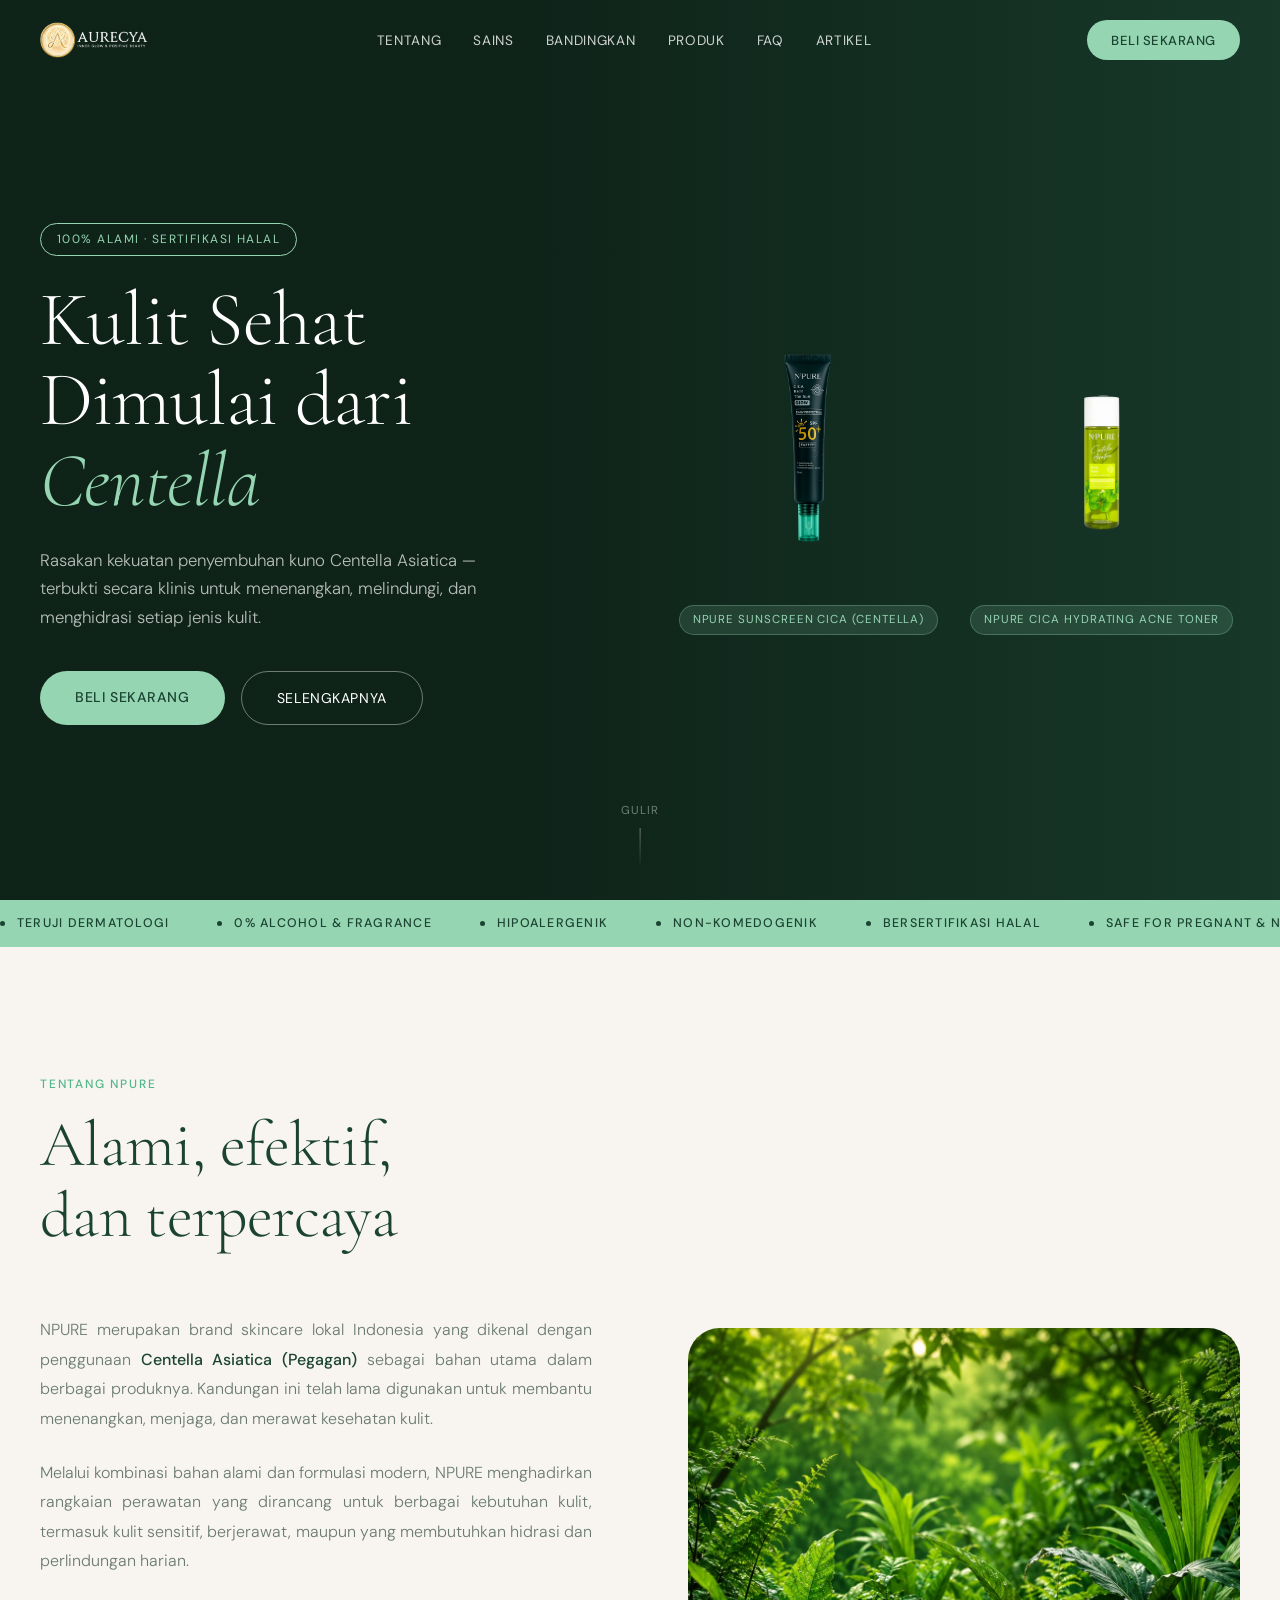
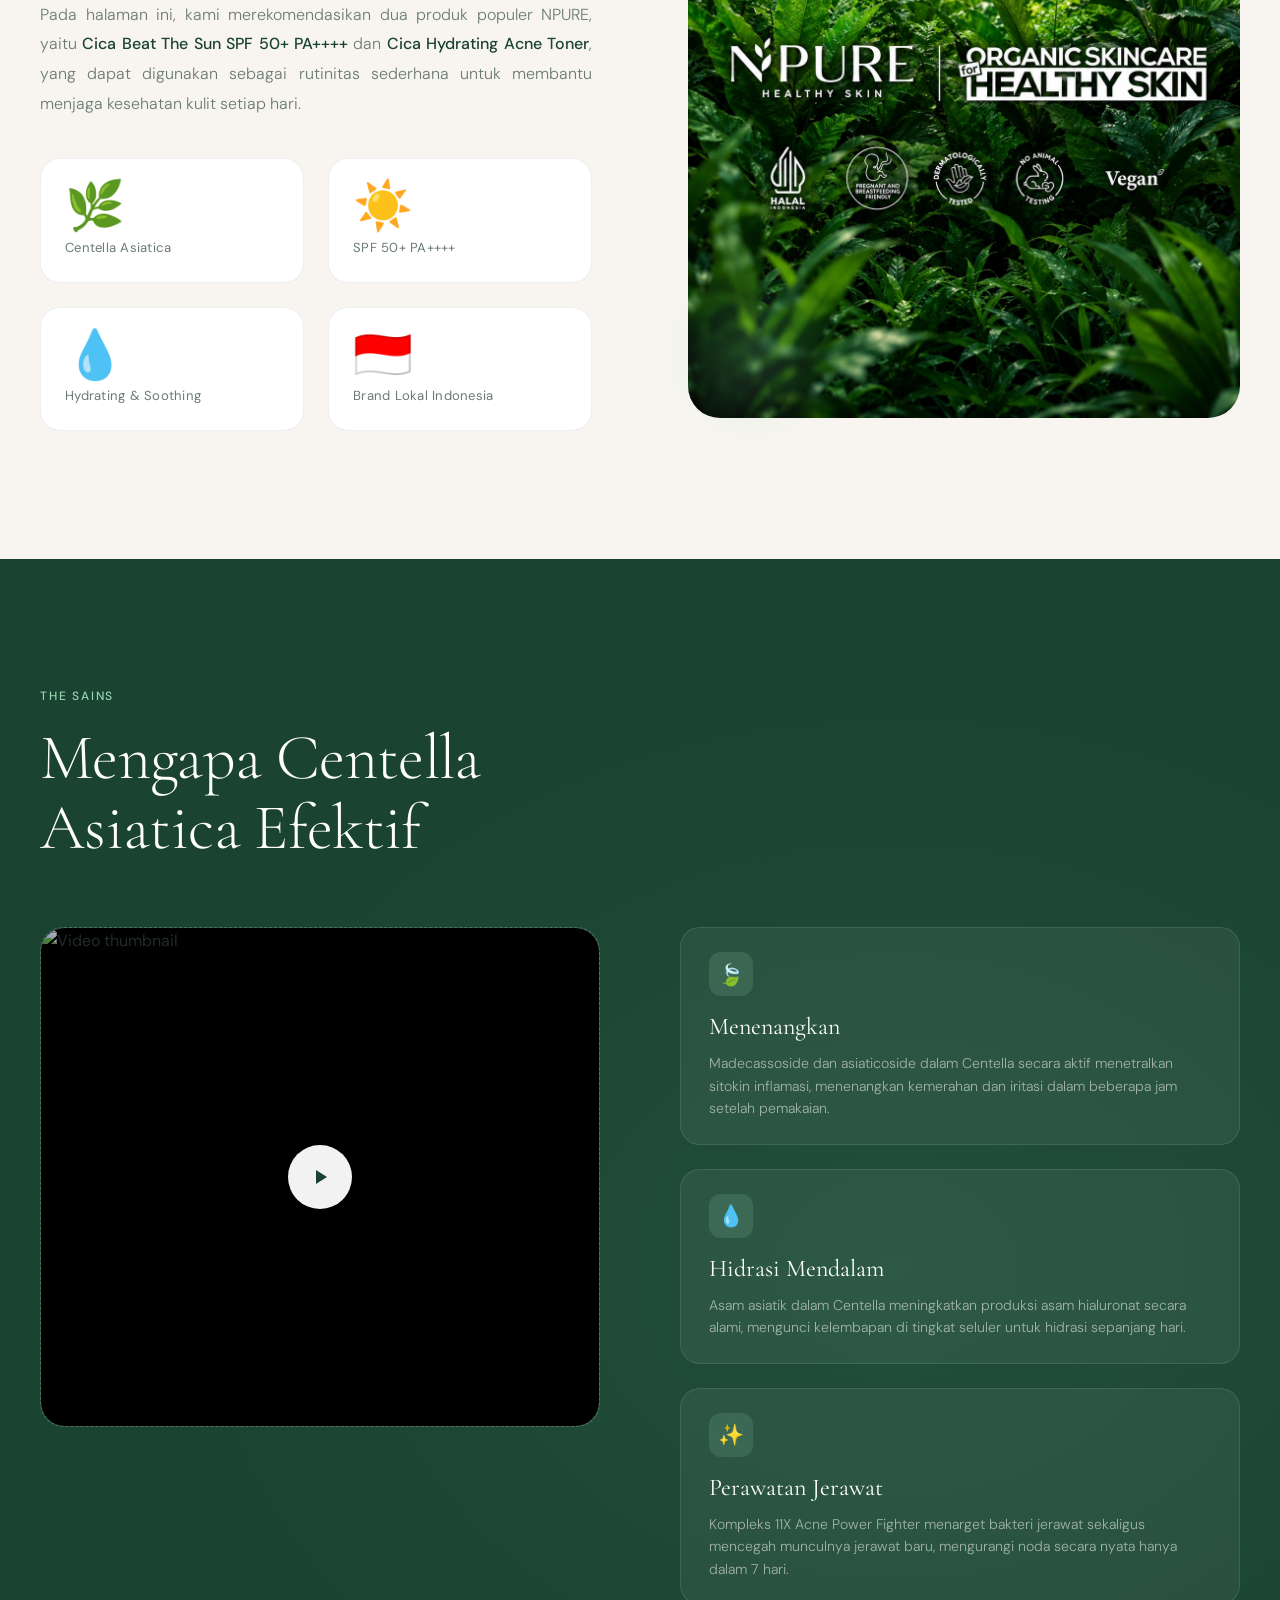
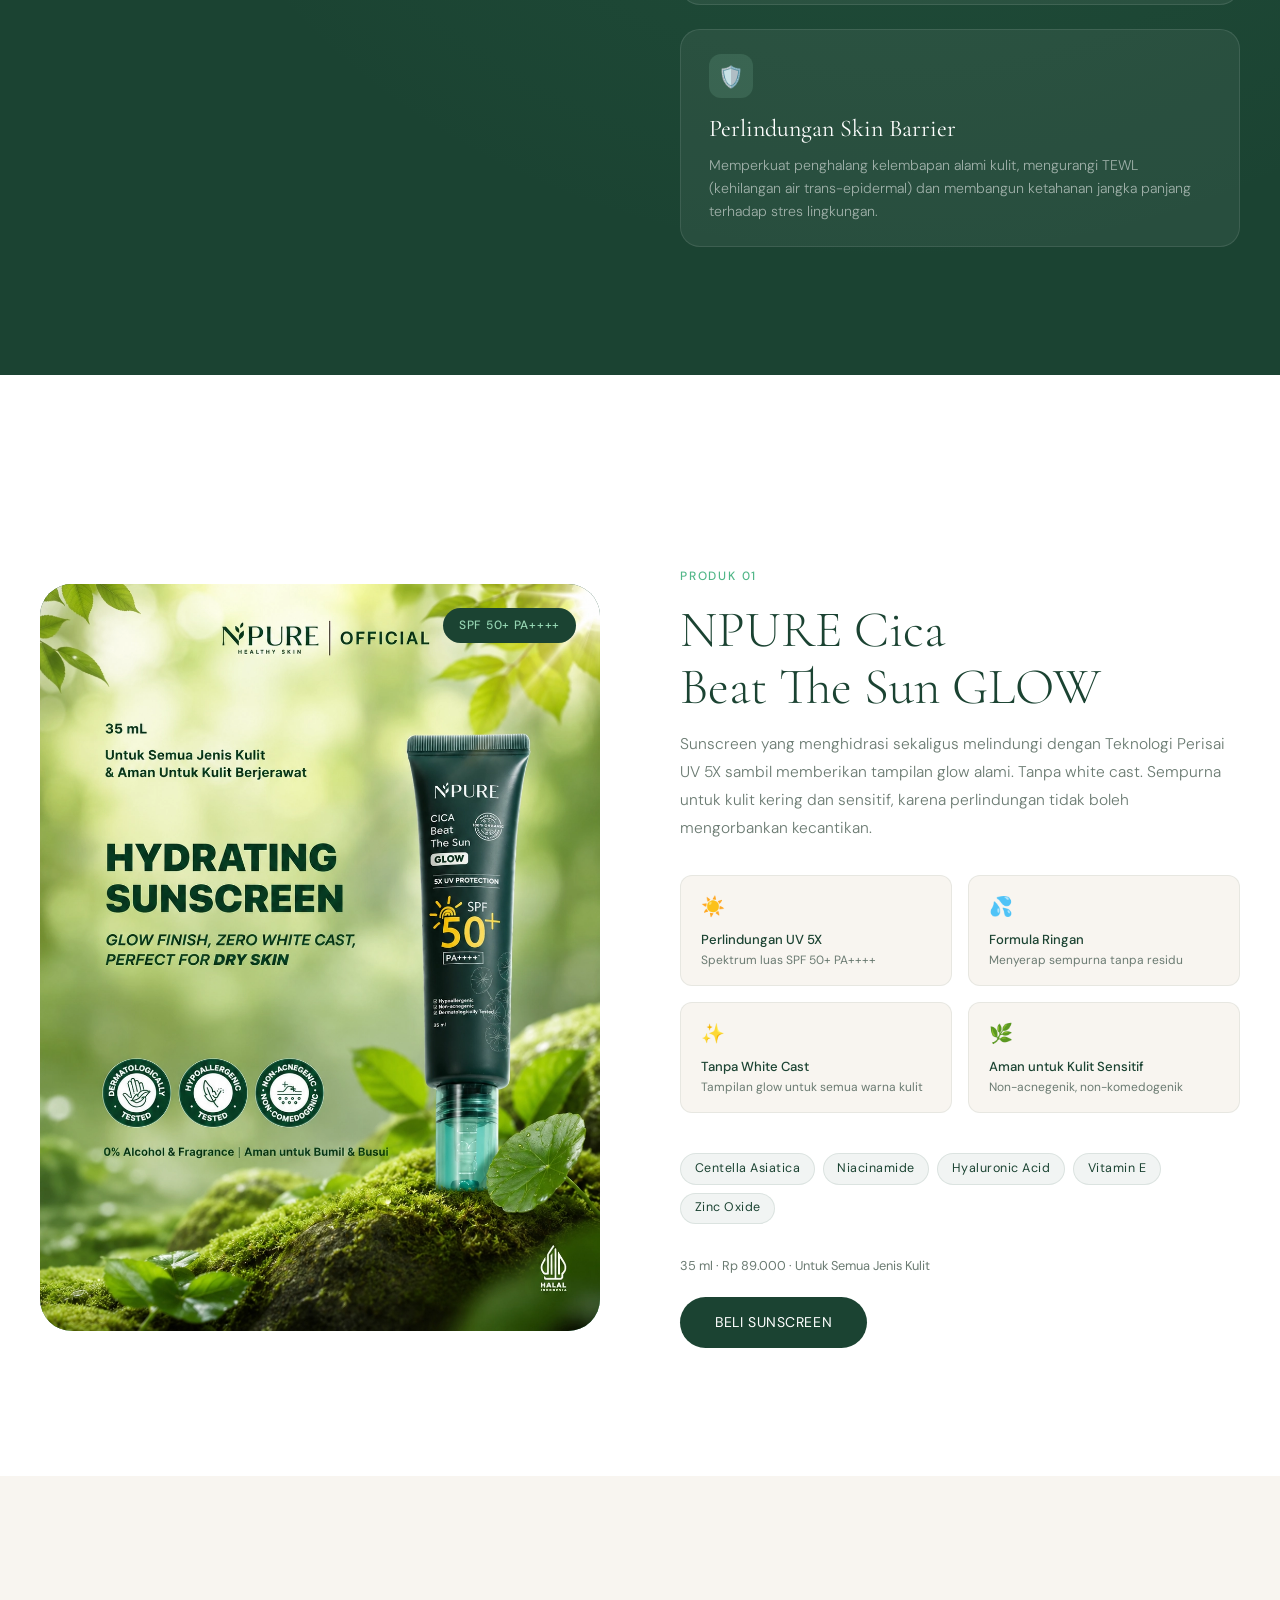
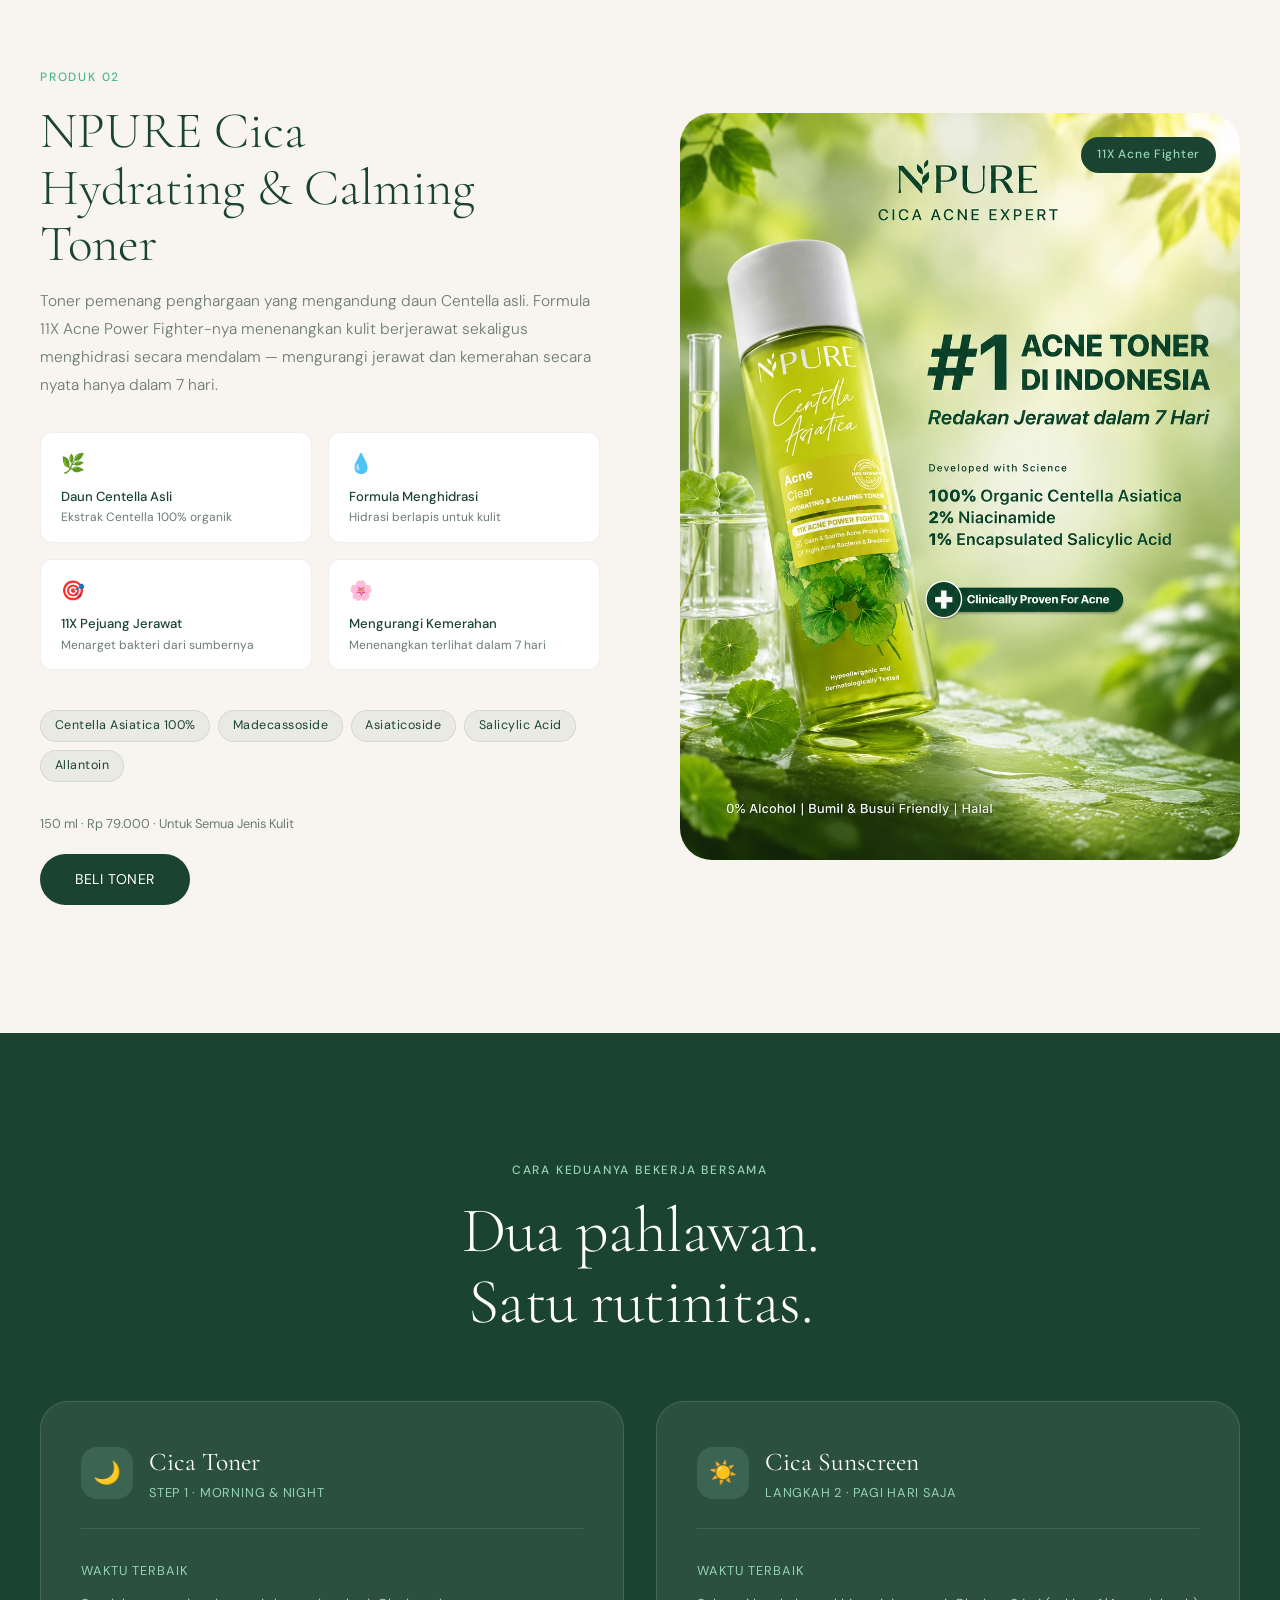
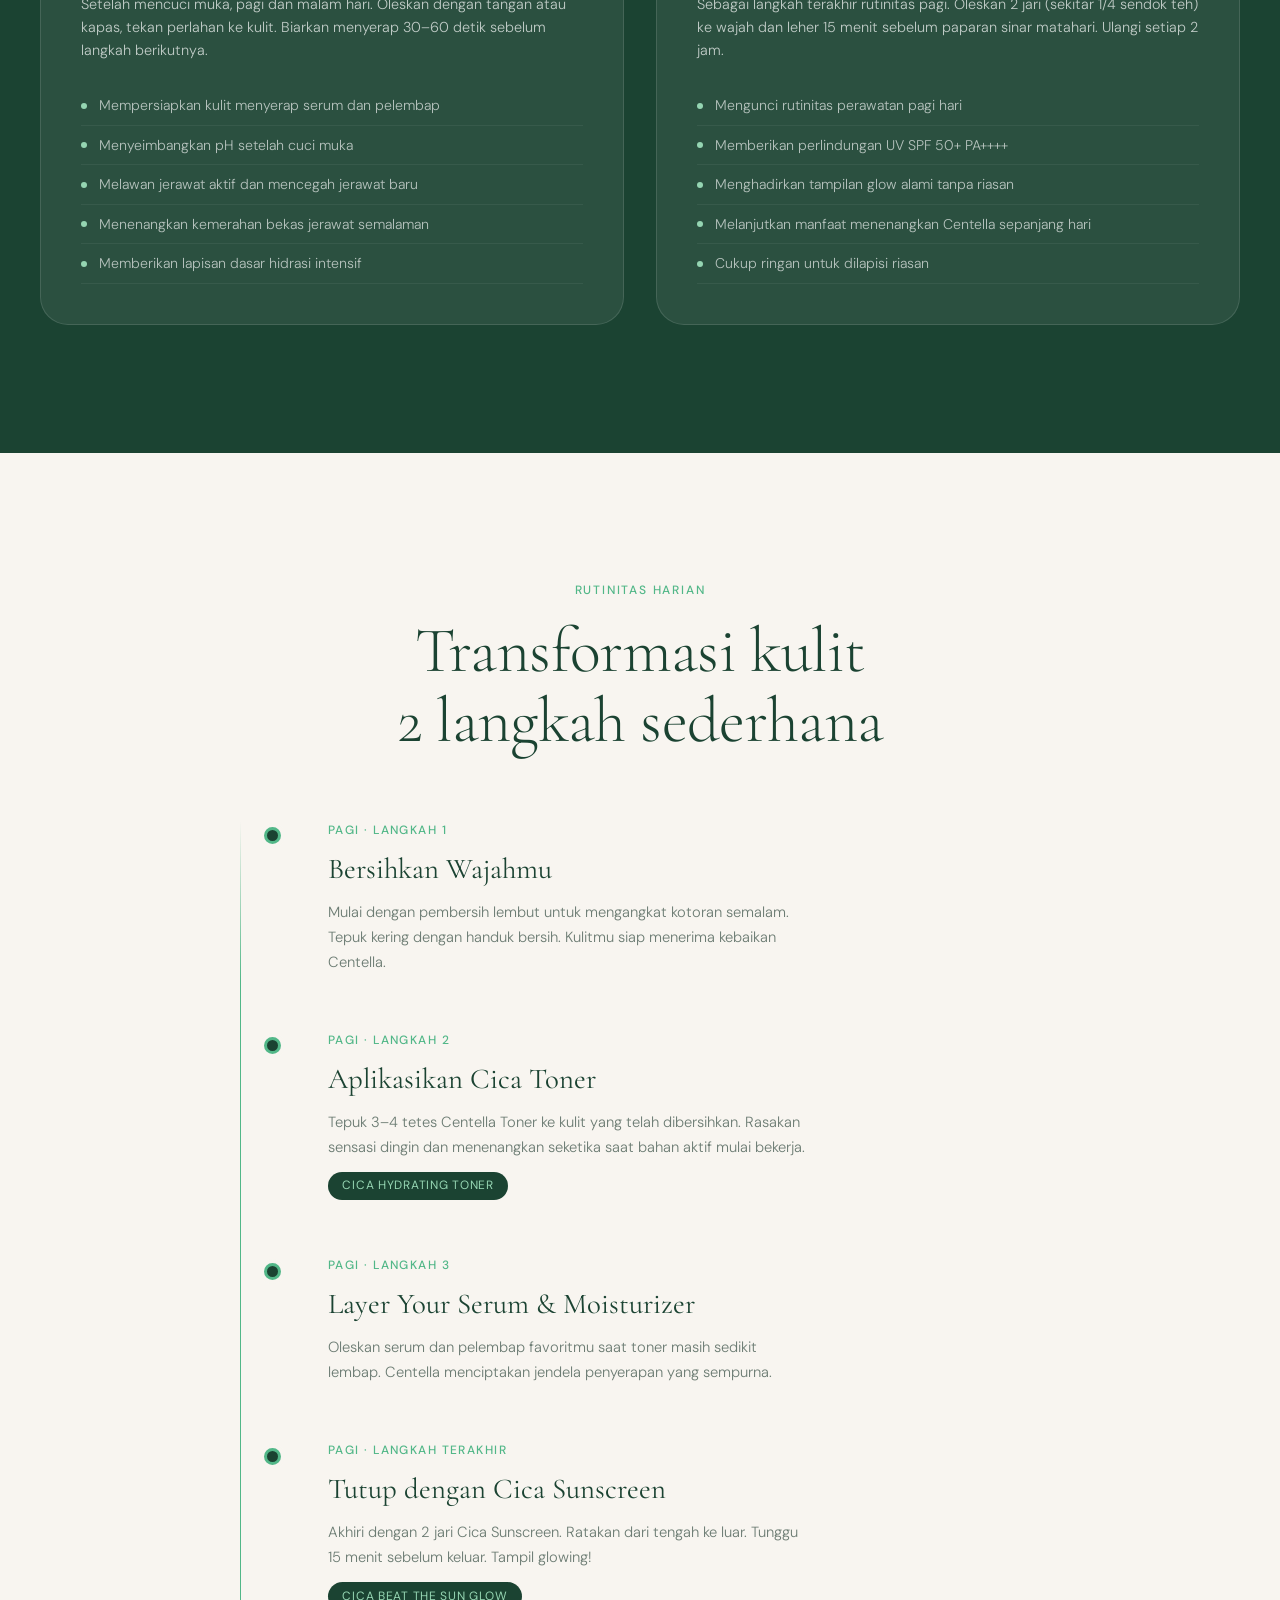
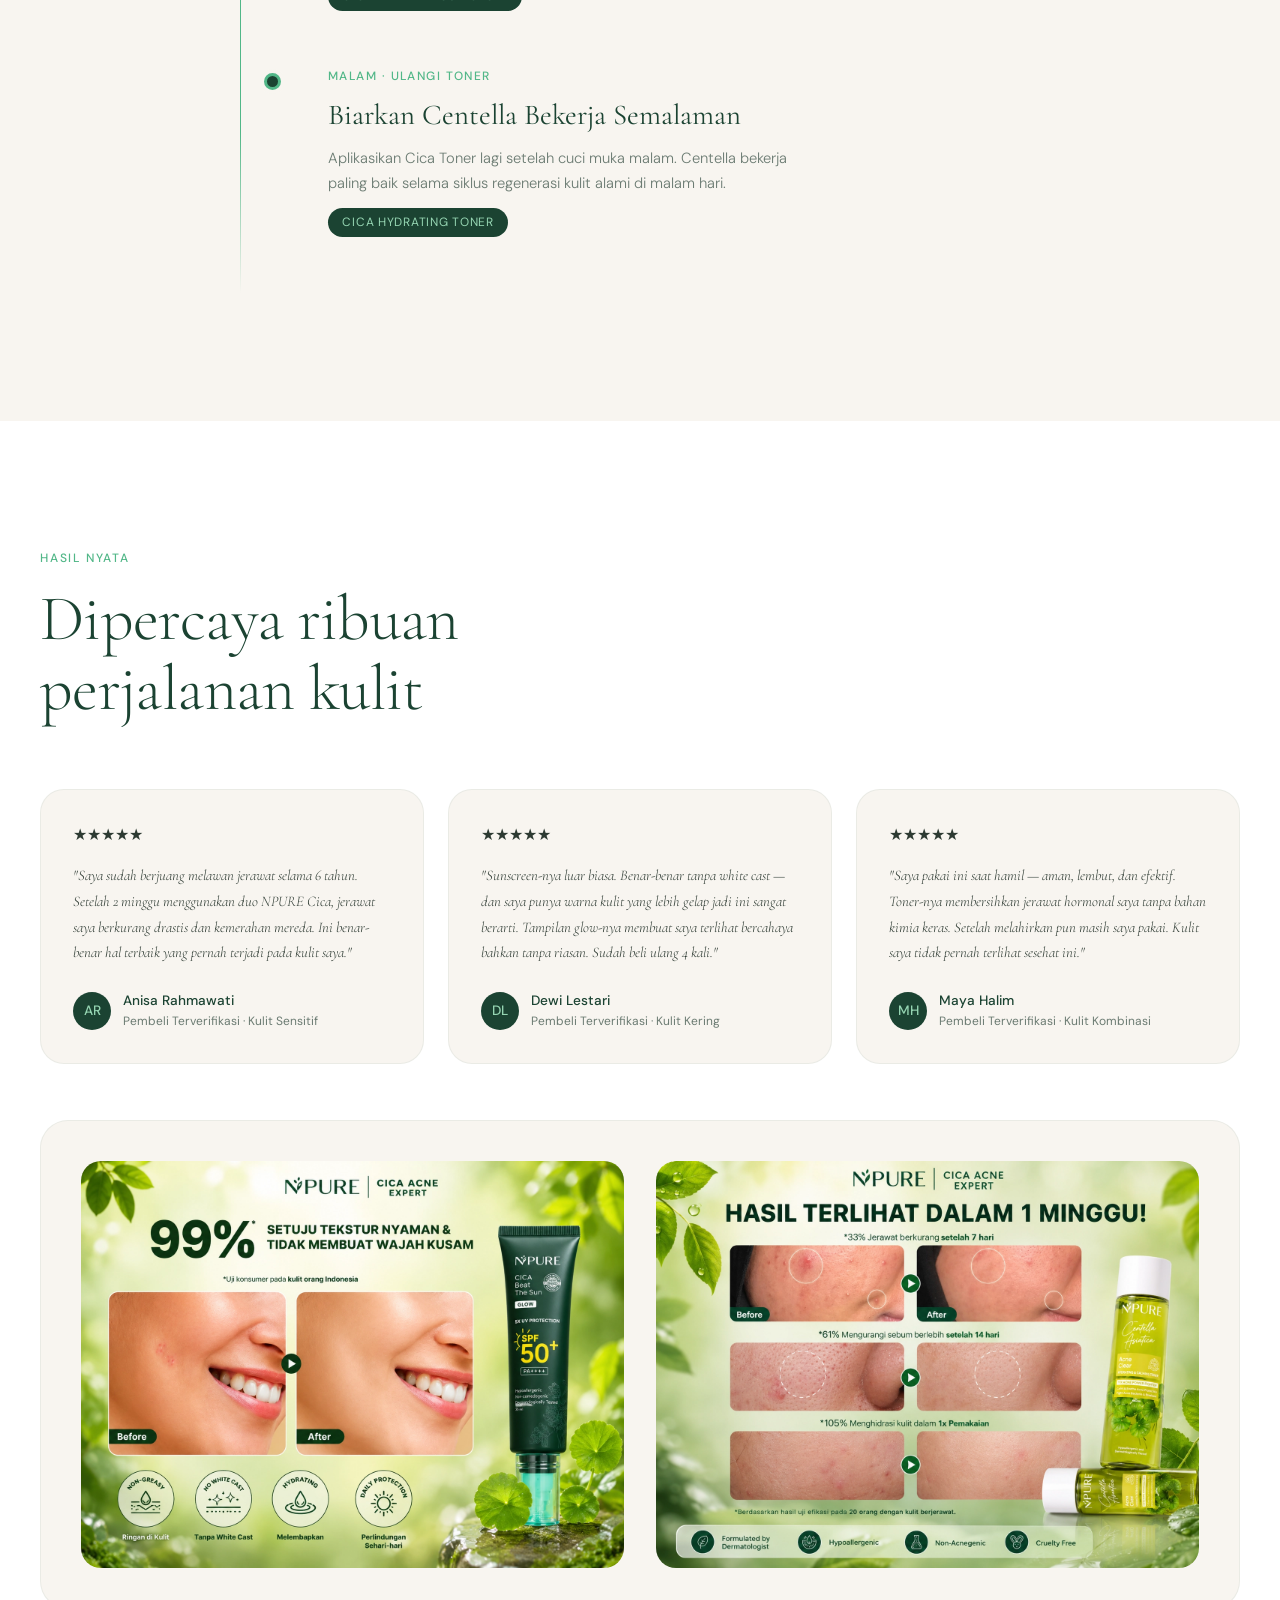
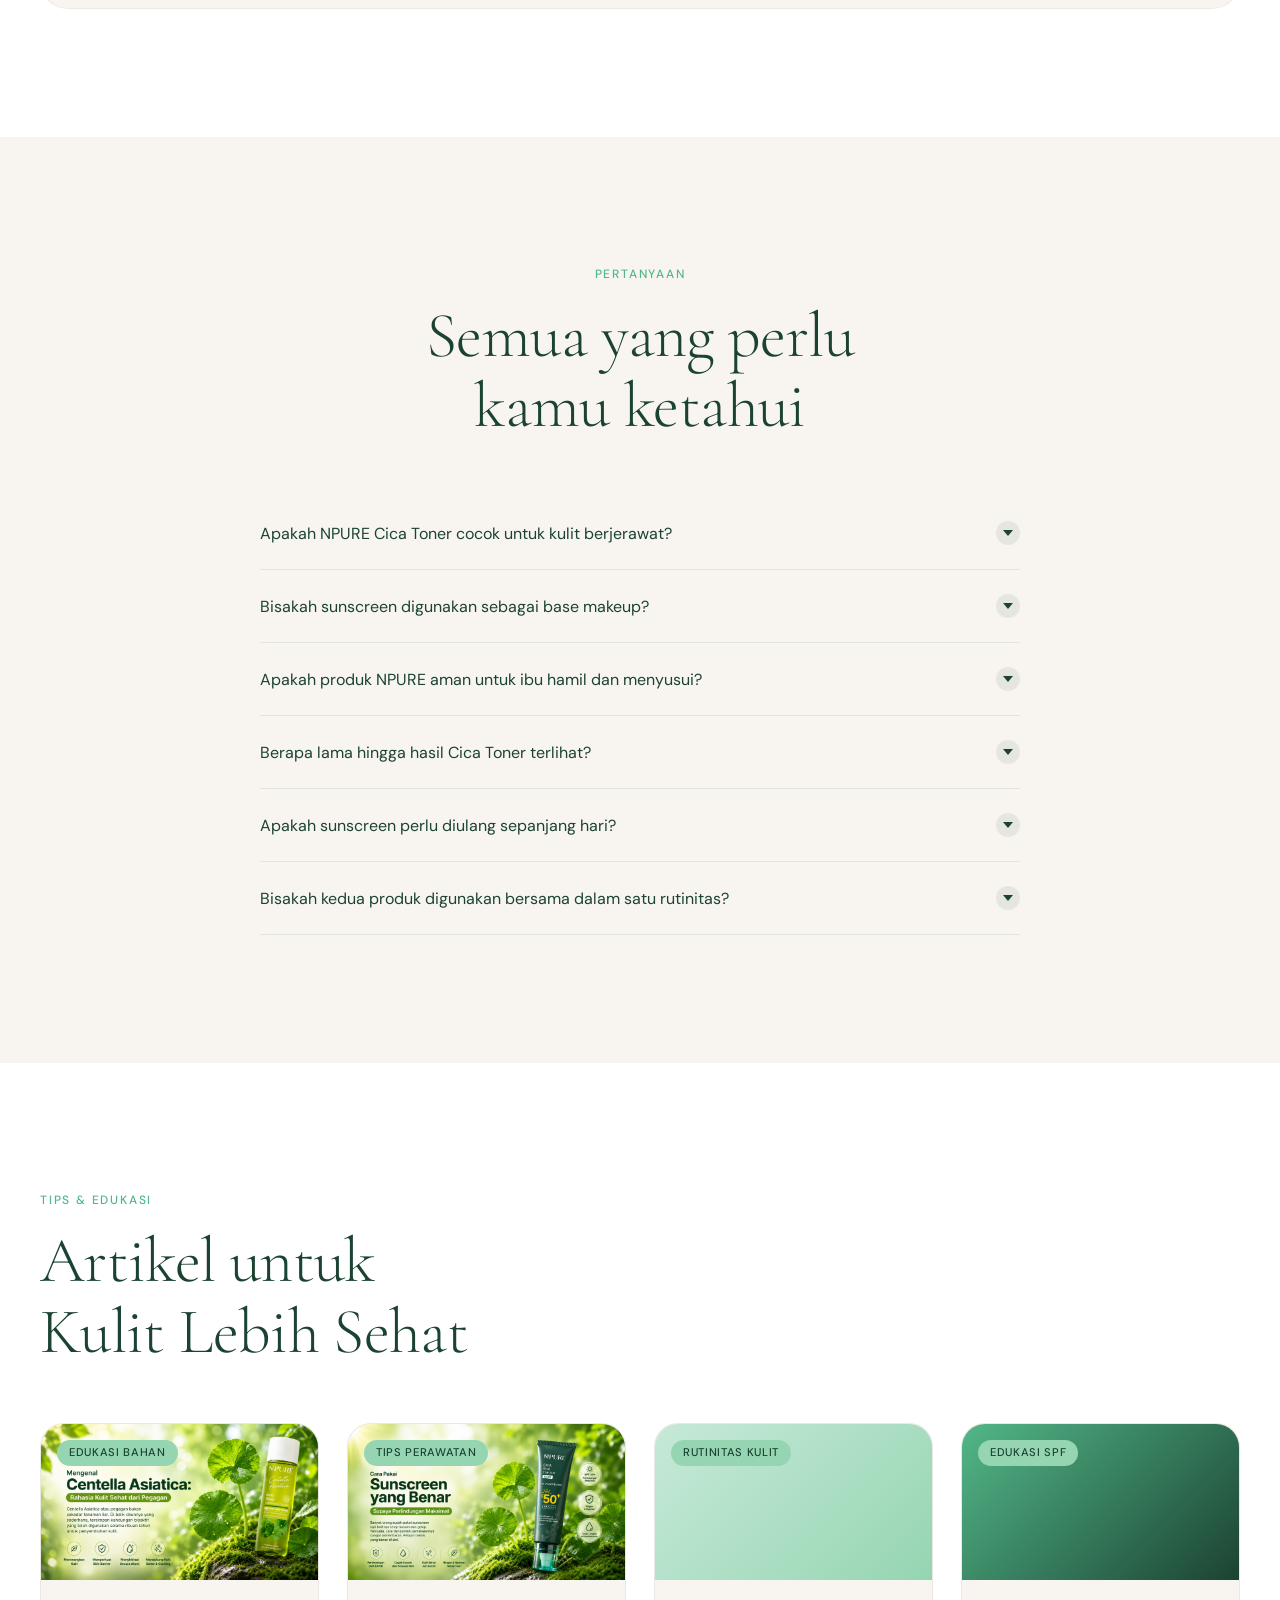
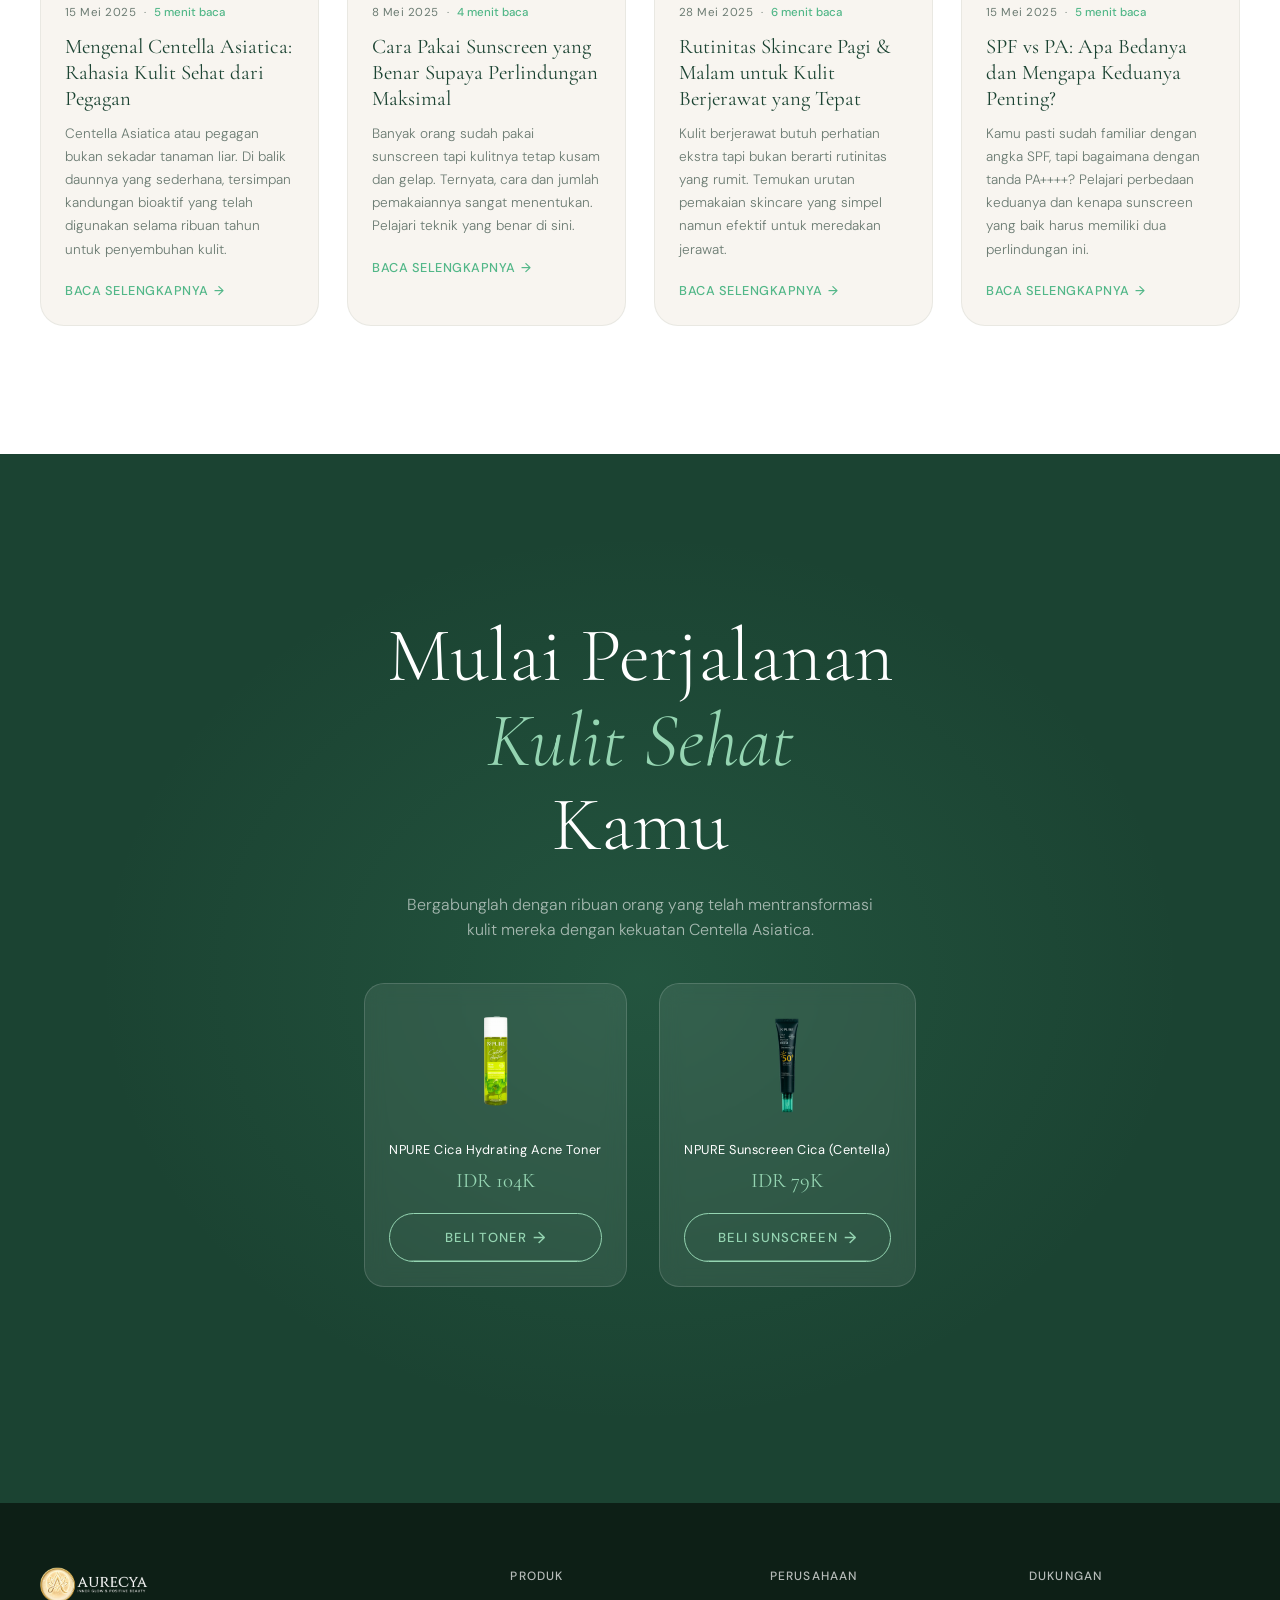
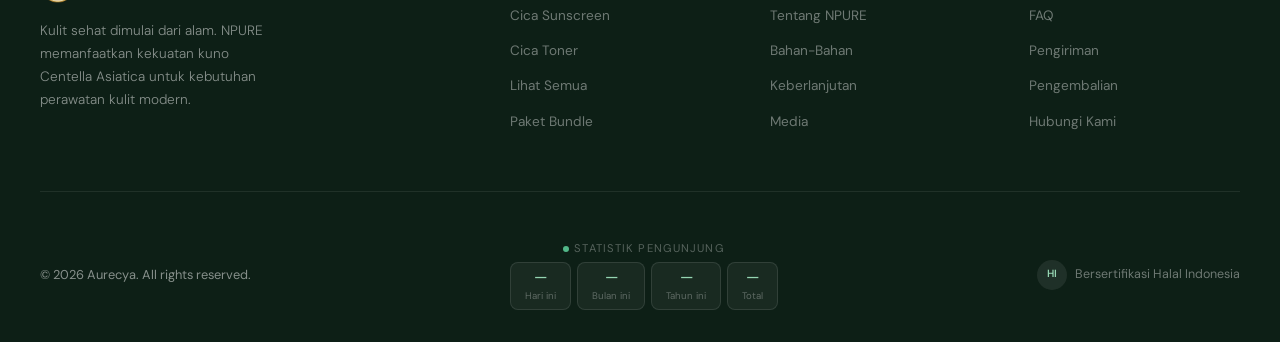
==== commit cdf9abe3: "fix: performance" ====
--- a/index.html
+++ b/index.html
@@ -146,2587 +146,20 @@
         href="https://fonts.googleapis.com/css2?family=Cormorant+Garamond:ital,wght@0,300;0,400;0,600;1,300;1,400&family=DM+Sans:wght@300;400;500&display=swap"
     /></noscript>
 
-    <link rel="preload" as="image" href="assets/sunscreen-hero.webp" fetchpriority="high">
-<link rel="preload" as="image" href="assets/toner-hero.webp" fetchpriority="high">
-
-    <style>
-      *,
-      *::before,
-      *::after {
-        box-sizing: border-box;
-        margin: 0;
-        padding: 0;
-      }
-      :root {
-        --forest: #1b4332;
-        --mint: #95d5b2;
-        --sage: #52b788;
-        --cream: #f8f5f0;
-        --white: #ffffff;
-        --dark: #0d1f16;
-        --text: #2d3a32;
-        --muted: #6b7b72;
-        --glass: rgba(255, 255, 255, 0.12);
-        --glass-border: rgba(255, 255, 255, 0.2);
-        --display: "Cormorant Garamond", serif;
-        --body: "DM Sans", sans-serif;
-        --ease: cubic-bezier(0.25, 0.46, 0.45, 0.94);
-      }
-      html {
-        scroll-behavior: smooth;
-      }
-      body {
-        font-family: var(--body);
-        color: var(--text);
-        background: var(--white);
-        overflow-x: hidden;
-        line-height: 1.6;
-      }
-
-      /* NAV */
-      nav {
-        position: fixed;
-        top: 0;
-        left: 0;
-        right: 0;
-        z-index: 100;
-        padding: 1.25rem 2.5rem;
-
-        display: grid;
-        grid-template-columns: 180px 1fr 180px;
-        align-items: center;
-
-        transition:
-          background 0.4s var(--ease),
-          backdrop-filter 0.4s;
-      }
-      nav.scrolled {
-        background: rgba(27, 67, 50, 0.94);
-        backdrop-filter: blur(20px);
-      }
-      .nav-logo {
-        justify-self: start;
-      }
-      .nav-logo span {
-        color: var(--mint);
-      }
-      .nav-logo img {
-        height: 36px;
-        width: auto;
-        display: block;
-      }
-      .nav-links {
-        justify-self: center;
-        display: flex;
-        gap: 2rem;
-        list-style: none;
-      }
-      .nav-links a {
-        color: rgba(255, 255, 255, 0.8);
-        text-decoration: none;
-        font-size: 0.85rem;
-        font-weight: 400;
-        letter-spacing: 0.05em;
-        text-transform: uppercase;
-        transition: color 0.3s;
-      }
-      .nav-links a:hover {
-        color: var(--mint);
-      }
-      .nav-cta {
-        justify-self: end;
-        background: var(--mint);
-        color: var(--forest);
-        padding: 0.6rem 1.5rem;
-        border-radius: 2rem;
-        font-size: 0.82rem;
-        font-weight: 500;
-        text-decoration: none;
-        letter-spacing: 0.04em;
-        text-transform: uppercase;
-        transition: all 0.3s;
-      }
-      .nav-cta:hover {
-        background: var(--white);
-        transform: translateY(-1px);
-      }
-      .nav-mobile-menu {
-        display: none;
-        background: none;
-        border: none;
-        cursor: pointer;
-        color: white;
-        font-size: 1.5rem;
-      }
-
-      /* HERO */
-      .hero {
-        min-height: 100vh;
-        background: var(--forest);
-        position: relative;
-        overflow: hidden;
-        display: flex;
-        align-items: center;
-      }
-      .hero-video-bg {
-        position: absolute;
-        inset: 0;
-        z-index: 0;
-        overflow: hidden;
-      }
-      .hero-overlay {
-        position: absolute;
-        inset: 0;
-        background: linear-gradient(
-          to right,
-          rgba(13, 31, 22, 0.9) 40%,
-          rgba(13, 31, 22, 0.3) 100%
-        );
-        z-index: 1;
-      }
-      .hero-content {
-        position: relative;
-        z-index: 2;
-        max-width: 1400px;
-        margin: 0 auto;
-        padding: 7rem 2.5rem 4rem;
-        display: grid;
-        grid-template-columns: 1fr 1fr;
-        gap: 4rem;
-        align-items: center;
-        width: 100%;
-      }
-      .hero-badge {
-        display: inline-block;
-        border: 1px solid var(--mint);
-        color: var(--mint);
-        padding: 0.35rem 1rem;
-        border-radius: 2rem;
-        font-size: 0.75rem;
-        letter-spacing: 0.12em;
-        text-transform: uppercase;
-        margin-bottom: 1.5rem;
-      }
-      .hero h1 {
-        font-family: var(--display);
-        font-size: clamp(3.2rem, 6vw, 5.5rem);
-        font-weight: 300;
-        line-height: 1.05;
-        color: var(--white);
-        letter-spacing: -0.01em;
-        margin-bottom: 1.5rem;
-      }
-      .hero h1 em {
-        color: var(--mint);
-        font-style: italic;
-      }
-      .hero-sub {
-        color: rgba(255, 255, 255, 0.7);
-        font-size: 1.05rem;
-        line-height: 1.7;
-        max-width: 450px;
-        margin-bottom: 2.5rem;
-        font-weight: 300;
-      }
-      .hero-ctas {
-        display: flex;
-        gap: 1rem;
-        flex-wrap: wrap;
-      }
-      .btn-primary {
-        background: var(--mint);
-        color: var(--forest);
-        padding: 0.9rem 2.2rem;
-        border-radius: 3rem;
-        font-size: 0.88rem;
-        font-weight: 500;
-        text-decoration: none;
-        letter-spacing: 0.04em;
-        text-transform: uppercase;
-        transition: all 0.3s var(--ease);
-        display: inline-block;
-      }
-      .btn-primary:hover {
-        background: var(--white);
-        transform: translateY(-2px);
-        box-shadow: 0 12px 30px rgba(149, 213, 178, 0.3);
-      }
-      .btn-secondary {
-        border: 1px solid rgba(255, 255, 255, 0.4);
-        color: var(--white);
-        padding: 0.9rem 2.2rem;
-        border-radius: 3rem;
-        font-size: 0.88rem;
-        font-weight: 400;
-        text-decoration: none;
-        letter-spacing: 0.04em;
-        text-transform: uppercase;
-        transition: all 0.3s;
-        display: inline-block;
-      }
-      .btn-secondary:hover {
-        border-color: var(--mint);
-        color: var(--mint);
-      }
-
-      /* Hero products */
-      .hero-products {
-        display: flex;
-        gap: 2rem;
-        align-items: flex-end;
-        justify-content: center;
-      }
-      .product-float {
-        text-align: center;
-        animation: float 4s ease-in-out infinite;
-      }
-      .product-float:nth-child(2) {
-        animation-delay: 2s;
-      }
-      .product-img-wrap {
-        width: 160px;
-        height: 280px;
-        display: flex;
-        align-items: center;
-        justify-content: center;
-        margin: 0 auto 0.75rem;
-        position: relative;
-      }
-      .product-img-wrap.tall {
-        width: 120px;
-        height: 240px;
-      }
-      /* placeholder shown when no image */
-      .product-img-wrap .ph {
-        position: absolute;
-        inset: 0;
-        background: rgba(255, 255, 255, 0.08);
-        border: 1px dashed rgba(255, 255, 255, 0.25);
-        border-radius: 1rem;
-        display: flex;
-        flex-direction: column;
-        align-items: center;
-        justify-content: center;
-        gap: 0.5rem;
-        backdrop-filter: blur(10px);
-      }
-      .product-img-wrap img {
-        width: 100%;
-        height: 100%;
-        object-fit: contain;
-        position: relative;
-        z-index: 1;
-        display: block;
-      }
-      .img-ph-text {
-        color: rgba(255, 255, 255, 0.4);
-        font-size: 0.7rem;
-        text-align: center;
-        letter-spacing: 0.05em;
-        text-transform: uppercase;
-        line-height: 1.4;
-      }
-      .product-tag {
-        display: inline-block;
-        background: rgba(149, 213, 178, 0.15);
-        border: 1px solid rgba(149, 213, 178, 0.3);
-        color: var(--mint);
-        padding: 0.3rem 0.8rem;
-        border-radius: 2rem;
-        font-size: 0.72rem;
-        letter-spacing: 0.08em;
-        text-transform: uppercase;
-      }
-      @keyframes float {
-        0%,
-        100% {
-          transform: translateY(0);
-        }
-        50% {
-          transform: translateY(-12px);
-        }
-      }
-      .hero-scroll {
-        position: absolute;
-        bottom: 2rem;
-        left: 50%;
-        transform: translateX(-50%);
-        z-index: 2;
-        display: flex;
-        flex-direction: column;
-        align-items: center;
-        gap: 0.5rem;
-        color: rgba(255, 255, 255, 0.4);
-        font-size: 0.72rem;
-        letter-spacing: 0.1em;
-        text-transform: uppercase;
-      }
-      .scroll-line {
-        width: 1px;
-        height: 40px;
-        background: linear-gradient(
-          to bottom,
-          rgba(255, 255, 255, 0.4),
-          transparent
-        );
-        animation: scrollPulse 2s ease-in-out infinite;
-      }
-      @keyframes scrollPulse {
-        0%,
-        100% {
-          opacity: 0.4;
-          transform: scaleY(1);
-        }
-        50% {
-          opacity: 1;
-          transform: scaleY(1.2);
-        }
-      }
-
-      /* MARQUEE */
-      .marquee-strip {
-        background: var(--mint);
-        padding: 0.85rem 0;
-        overflow: hidden;
-      }
-      .marquee-inner {
-        display: flex;
-        gap: 3rem;
-        animation: marquee 20s linear infinite;
-        white-space: nowrap;
-      }
-      .marquee-item {
-        font-size: 0.78rem;
-        font-weight: 500;
-        letter-spacing: 0.1em;
-        text-transform: uppercase;
-        color: var(--forest);
-        display: flex;
-        align-items: center;
-        gap: 0.75rem;
-      }
-      .marquee-dot {
-        width: 5px;
-        height: 5px;
-        background: var(--forest);
-        border-radius: 50%;
-        flex-shrink: 0;
-      }
-      @keyframes marquee {
-        from {
-          transform: translateX(0);
-        }
-        to {
-          transform: translateX(-50%);
-        }
-      }
-
-      /* BRAND STORY */
-      .brand-story {
-        padding: 8rem 2.5rem;
-        background: var(--cream);
-      }
-      .section-inner {
-        max-width: 1400px;
-        margin: 0 auto;
-      }
-      .label-tag {
-        font-size: 0.75rem;
-        font-weight: 500;
-        letter-spacing: 0.15em;
-        text-transform: uppercase;
-        color: var(--sage);
-        margin-bottom: 1rem;
-        display: block;
-      }
-      .section-headline {
-        font-family: var(--display);
-        font-size: clamp(2.5rem, 5vw, 4.5rem);
-        font-weight: 300;
-        line-height: 1.1;
-        color: var(--forest);
-        letter-spacing: -0.01em;
-      }
-      .brand-story-grid {
-        display: grid;
-        grid-template-columns: 1fr 1fr;
-        gap: 6rem;
-        align-items: center;
-        margin-top: 4rem;
-      }
-      .brand-text p {
-        color: var(--muted);
-        font-size: 1rem;
-        line-height: 1.85;
-        margin-bottom: 1.5rem;
-        font-weight: 300;
-      }
-      .brand-text strong {
-        color: var(--forest);
-        font-weight: 500;
-      }
-      .brand-stats {
-        display: grid;
-        grid-template-columns: 1fr 1fr;
-        gap: 1.5rem;
-        margin-top: 2.5rem;
-      }
-      .stat-card {
-        background: var(--white);
-        border-radius: 1.25rem;
-        padding: 1.5rem;
-        border: 1px solid rgba(27, 67, 50, 0.08);
-      }
-      .stat-number {
-        font-family: var(--display);
-        font-size: 3rem;
-        font-weight: 600;
-        color: var(--forest);
-        line-height: 1;
-      }
-      .stat-label {
-        font-size: 0.82rem;
-        color: var(--muted);
-        margin-top: 0.35rem;
-        letter-spacing: 0.02em;
-      }
-      .brand-image-area {
-        position: relative;
-      }
-
-      /* Brand image wrapper */
-      .brand-img-wrap {
-        width: 100%;
-        aspect-ratio: 4/5;
-        border-radius: 2rem;
-        overflow: hidden;
-        position: relative;
-        background: linear-gradient(135deg, #2d6a4f, #1b4332);
-      }
-      .brand-img-wrap img {
-        width: 100%;
-        height: 100%;
-        object-fit: cover;
-        display: block;
-      }
-      .brand-img-wrap .ph {
-        position: absolute;
-        inset: 0;
-        display: flex;
-        flex-direction: column;
-        align-items: center;
-        justify-content: center;
-        gap: 0.75rem;
-        padding: 2rem;
-        text-align: center;
-      }
-      .brand-img-wrap .ph p {
-        color: rgba(255, 255, 255, 0.4);
-        font-size: 0.78rem;
-        letter-spacing: 0.08em;
-        text-transform: uppercase;
-        line-height: 1.6;
-      }
-      .brand-leaf-deco {
-        position: absolute;
-        bottom: -2rem;
-        left: -2rem;
-        width: 12rem;
-        height: 12rem;
-        background: radial-gradient(
-          circle,
-          rgba(149, 213, 178, 0.2),
-          transparent 70%
-        );
-        border-radius: 50%;
-      }
-
-      /* CENTELLA SCIENCE */
-      .science {
-        padding: 8rem 2.5rem;
-        background: var(--forest);
-        position: relative;
-        overflow: hidden;
-      }
-      .science::before {
-        content: "";
-        position: absolute;
-        inset: 0;
-        background: radial-gradient(
-          ellipse at 70% 50%,
-          rgba(82, 183, 136, 0.1),
-          transparent 60%
-        );
-      }
-      .science .section-headline {
-        color: var(--white);
-      }
-      .science .label-tag {
-        color: var(--mint);
-      }
-      .science-layout {
-        display: grid;
-        grid-template-columns: 1fr 1fr;
-        gap: 5rem;
-        align-items: start;
-        margin-top: 4rem;
-      }
-
-      /* Science video */
-      .science-video-wrap {
-        width: 100%;
-        aspect-ratio: 9/16;
-        max-height: 500px;
-        border-radius: 1.5rem;
-        overflow: hidden;
-        position: relative;
-        background: rgba(255, 255, 255, 0.05);
-        border: 1px dashed rgba(255, 255, 255, 0.2);
-      }
-      .science-video-wrap iframe,
-      .science-video-wrap video {
-        width: 100%;
-        height: 100%;
-        display: block;
-        border-radius: 1.5rem;
-      }
-      .science-video-wrap .ph {
-        position: absolute;
-        inset: 0;
-        display: flex;
-        flex-direction: column;
-        align-items: center;
-        justify-content: center;
-        gap: 1rem;
-        padding: 2rem;
-      }
-      .science-video-wrap .ph .play-btn {
-        width: 60px;
-        height: 60px;
-        background: var(--glass);
-        border: 1px solid var(--glass-border);
-        border-radius: 50%;
-        display: flex;
-        align-items: center;
-        justify-content: center;
-        backdrop-filter: blur(10px);
-      }
-      .science-video-wrap .ph .play-btn::after {
-        content: "";
-        border-left: 20px solid rgba(255, 255, 255, 0.8);
-        border-top: 12px solid transparent;
-        border-bottom: 12px solid transparent;
-        margin-left: 4px;
-      }
-      .science-video-wrap .ph p {
-        color: rgba(255, 255, 255, 0.35);
-        font-size: 0.78rem;
-        letter-spacing: 0.08em;
-        text-transform: uppercase;
-        text-align: center;
-        line-height: 1.7;
-      }
-
-      .benefits-list {
-        display: flex;
-        flex-direction: column;
-        gap: 1.5rem;
-      }
-      .benefit-item {
-        background: rgba(255, 255, 255, 0.06);
-        border: 1px solid rgba(255, 255, 255, 0.1);
-        border-radius: 1.25rem;
-        padding: 1.5rem 1.75rem;
-        transition: all 0.3s;
-        cursor: default;
-      }
-      .benefit-item:hover {
-        background: rgba(149, 213, 178, 0.1);
-        border-color: rgba(149, 213, 178, 0.3);
-        transform: translateX(6px);
-      }
-      .benefit-icon {
-        width: 44px;
-        height: 44px;
-        background: rgba(149, 213, 178, 0.15);
-        border-radius: 0.75rem;
-        display: flex;
-        align-items: center;
-        justify-content: center;
-        margin-bottom: 0.75rem;
-        font-size: 1.3rem;
-      }
-      .benefit-title {
-        font-family: var(--display);
-        font-size: 1.5rem;
-        font-weight: 400;
-        color: var(--white);
-        margin-bottom: 0.35rem;
-      }
-      .benefit-desc {
-        color: rgba(255, 255, 255, 0.55);
-        font-size: 0.88rem;
-        line-height: 1.6;
-        font-weight: 300;
-      }
-
-      /* PRODUCT SECTIONS */
-      .product-section {
-        padding: 8rem 2.5rem;
-        background: var(--white);
-      }
-      .product-section.alt {
-        background: var(--cream);
-      }
-      .product-grid {
-        display: grid;
-        grid-template-columns: 1fr 1fr;
-        gap: 5rem;
-        align-items: center;
-        margin-top: 4rem;
-      }
-      .product-grid.reverse {
-        direction: rtl;
-      }
-      .product-grid.reverse > * {
-        direction: ltr;
-      }
-      .product-visual {
-        position: relative;
-      }
-
-      /* Product showcase wrapper */
-      .product-showcase-wrap {
-        width: 100%;
-        aspect-ratio: 3/4;
-        border-radius: 2rem;
-        overflow: hidden;
-        position: relative;
-        background: linear-gradient(
-          160deg,
-          #e8f5ee 0%,
-          #c7e9d8 50%,
-          #95d5b2 100%
-        );
-      }
-      .product-showcase-wrap.dark {
-        background: linear-gradient(
-          160deg,
-          #1b4332 0%,
-          #2d6a4f 60%,
-          #40916c 100%
-        );
-      }
-      .product-showcase-wrap img {
-        width: 100%;
-        height: 100%;
-        display: block;
-        object-fit: cover;
-        border-radius: 24px;
-      }
-      .product-showcase-wrap .ph {
-        position: absolute;
-        inset: 0;
-        display: flex;
-        align-items: center;
-        justify-content: center;
-        padding: 2rem;
-        text-align: center;
-      }
-      .product-showcase-wrap .ph p {
-        font-size: 0.75rem;
-        letter-spacing: 0.08em;
-        text-transform: uppercase;
-        color: rgba(0, 0, 0, 0.3);
-        line-height: 1.6;
-      }
-      .product-showcase-wrap.dark .ph p {
-        color: rgba(255, 255, 255, 0.3);
-      }
-      .product-badge-float {
-        position: absolute;
-        top: 1.5rem;
-        right: 1.5rem;
-        background: var(--forest);
-        color: var(--mint);
-        padding: 0.5rem 1rem;
-        border-radius: 2rem;
-        font-size: 0.75rem;
-        font-weight: 500;
-        letter-spacing: 0.06em;
-        z-index: 2;
-      }
-      @media (max-width: 768px) {
-        .product-badge-float {
-          top: 0.75rem;
-          right: 0.75rem;
-          padding: 0.35rem 0.7rem;
-          font-size: 0.6rem;
-        }
-      }
-      .product-details .label-tag {
-        color: var(--sage);
-      }
-      .product-details h2 {
-        font-family: var(--display);
-        font-size: clamp(2.2rem, 4vw, 3.5rem);
-        font-weight: 300;
-        color: var(--forest);
-        line-height: 1.1;
-        margin: 0.5rem 0 1rem;
-      }
-      .product-desc {
-        color: var(--muted);
-        font-size: 0.97rem;
-        line-height: 1.8;
-        margin-bottom: 2rem;
-        font-weight: 300;
-      }
-      .benefits-grid {
-        display: grid;
-        grid-template-columns: 1fr 1fr;
-        gap: 1rem;
-        margin-bottom: 2.5rem;
-      }
-      .benefit-chip {
-        background: var(--cream);
-        border-radius: 0.75rem;
-        padding: 1rem 1.25rem;
-        border: 1px solid rgba(27, 67, 50, 0.08);
-      }
-      .benefit-chip .chip-icon {
-        font-size: 1.2rem;
-        margin-bottom: 0.4rem;
-      }
-      .benefit-chip .chip-title {
-        font-size: 0.82rem;
-        font-weight: 500;
-        color: var(--forest);
-      }
-      .benefit-chip .chip-text {
-        font-size: 0.75rem;
-        color: var(--muted);
-        margin-top: 0.15rem;
-        line-height: 1.4;
-      }
-      .product-section.alt .benefit-chip {
-        background: var(--white);
-      }
-      .ingredient-tags {
-        display: flex;
-        flex-wrap: wrap;
-        gap: 0.5rem;
-        margin-bottom: 2rem;
-      }
-      .ing-tag {
-        background: rgba(27, 67, 50, 0.06);
-        color: var(--forest);
-        padding: 0.3rem 0.85rem;
-        border-radius: 2rem;
-        font-size: 0.78rem;
-        letter-spacing: 0.04em;
-        border: 1px solid rgba(27, 67, 50, 0.1);
-      }
-      .btn-forest {
-        background: var(--forest);
-        color: var(--white);
-        padding: 0.9rem 2.2rem;
-        border-radius: 3rem;
-        font-size: 0.88rem;
-        font-weight: 400;
-        text-decoration: none;
-        letter-spacing: 0.04em;
-        text-transform: uppercase;
-        transition: all 0.3s;
-        display: inline-block;
-      }
-      .btn-forest:hover {
-        background: var(--dark);
-        transform: translateY(-2px);
-      }
-
-      /* COMPARISON */
-      .comparison {
-        padding: 8rem 2.5rem;
-        background: var(--forest);
-      }
-      .comparison .section-headline {
-        color: var(--white);
-      }
-      .comparison .label-tag {
-        color: var(--mint);
-      }
-      .comparison-grid {
-        display: grid;
-        grid-template-columns: 1fr 1fr;
-        gap: 2rem;
-        margin-top: 4rem;
-      }
-      .comp-card {
-        background: rgba(255, 255, 255, 0.07);
-        border: 1px solid rgba(255, 255, 255, 0.12);
-        border-radius: 1.75rem;
-        padding: 2.5rem;
-        transition: all 0.35s;
-      }
-      .comp-card:hover {
-        background: rgba(149, 213, 178, 0.1);
-        border-color: rgba(149, 213, 178, 0.3);
-      }
-      .comp-card-header {
-        display: flex;
-        align-items: center;
-        gap: 1rem;
-        margin-bottom: 2rem;
-        padding-bottom: 1.5rem;
-        border-bottom: 1px solid rgba(255, 255, 255, 0.1);
-      }
-      .comp-icon-box {
-        width: 52px;
-        height: 52px;
-        background: rgba(149, 213, 178, 0.15);
-        border-radius: 1rem;
-        display: flex;
-        align-items: center;
-        justify-content: center;
-        font-size: 1.4rem;
-      }
-      .comp-card h3 {
-        font-family: var(--display);
-        font-size: 1.6rem;
-        font-weight: 400;
-        color: var(--white);
-      }
-      .comp-card .comp-sub {
-        font-size: 0.8rem;
-        color: var(--mint);
-        letter-spacing: 0.06em;
-        text-transform: uppercase;
-      }
-      .comp-when {
-        font-size: 0.8rem;
-        letter-spacing: 0.08em;
-        text-transform: uppercase;
-        color: var(--mint);
-        margin-bottom: 0.75rem;
-      }
-      .comp-when-text {
-        color: rgba(255, 255, 255, 0.7);
-        font-size: 0.9rem;
-        margin-bottom: 1.5rem;
-        font-weight: 300;
-        line-height: 1.6;
-      }
-      .comp-list {
-        list-style: none;
-      }
-      .comp-list li {
-        color: rgba(255, 255, 255, 0.65);
-        font-size: 0.88rem;
-        padding: 0.5rem 0;
-        border-bottom: 1px solid rgba(255, 255, 255, 0.06);
-        display: flex;
-        align-items: center;
-        gap: 0.75rem;
-        font-weight: 300;
-      }
-      .comp-list li::before {
-        content: "";
-        width: 6px;
-        height: 6px;
-        background: var(--mint);
-        border-radius: 50%;
-        flex-shrink: 0;
-      }
-
-      /* TIMELINE */
-      .timeline {
-        padding: 8rem 2.5rem;
-        background: var(--cream);
-      }
-      .timeline-line {
-        position: relative;
-        max-width: 800px;
-        margin: 4rem auto 0;
-        padding-left: 2rem;
-      }
-      .timeline-line::before {
-        content: "";
-        position: absolute;
-        left: 0;
-        top: 0;
-        bottom: 0;
-        width: 1px;
-        background: linear-gradient(
-          to bottom,
-          transparent,
-          var(--sage) 15%,
-          var(--sage) 85%,
-          transparent
-        );
-      }
-      .timeline-step {
-        position: relative;
-        padding: 0 0 3.5rem 3.5rem;
-      }
-      .step-dot {
-        position: absolute;
-        left: -8px;
-        top: 0.4rem;
-        width: 17px;
-        height: 17px;
-        background: var(--forest);
-        border: 3px solid var(--sage);
-        border-radius: 50%;
-        box-shadow: 0 0 0 4px var(--cream);
-      }
-      .step-time {
-        font-size: 0.75rem;
-        letter-spacing: 0.12em;
-        text-transform: uppercase;
-        color: var(--sage);
-        font-weight: 500;
-        margin-bottom: 0.35rem;
-      }
-      .step-title {
-        font-family: var(--display);
-        font-size: 1.8rem;
-        font-weight: 400;
-        color: var(--forest);
-        margin-bottom: 0.5rem;
-      }
-      .step-desc {
-        color: var(--muted);
-        font-size: 0.92rem;
-        line-height: 1.7;
-        font-weight: 300;
-        max-width: 480px;
-      }
-      .step-product-tag {
-        display: inline-block;
-        margin-top: 0.75rem;
-        background: var(--forest);
-        color: var(--mint);
-        padding: 0.3rem 0.9rem;
-        border-radius: 2rem;
-        font-size: 0.75rem;
-        letter-spacing: 0.06em;
-        text-transform: uppercase;
-      }
-
-      /* TESTIMONIALS */
-      .testimonials {
-        padding: 8rem 2.5rem;
-        background: var(--white);
-      }
-      .reviews-grid {
-        display: grid;
-        grid-template-columns: repeat(3, 1fr);
-        gap: 1.5rem;
-        margin-top: 4rem;
-      }
-      .review-card {
-        background: var(--cream);
-        border-radius: 1.5rem;
-        padding: 2rem;
-        border: 1px solid rgba(27, 67, 50, 0.06);
-        transition: transform 0.3s;
-      }
-      .review-card:hover {
-        transform: translateY(-4px);
-      }
-      .review-stars {
-        display: flex;
-        gap: 3px;
-        margin-bottom: 1rem;
-      }
-      .star {
-        color: var(--sage);
-        font-size: 1rem;
-      }
-      .review-text {
-        font-size: 0.92rem;
-        line-height: 1.75;
-        color: var(--text);
-        font-style: italic;
-        margin-bottom: 1.5rem;
-        font-weight: 300;
-        font-family: var(--display);
-      }
-      .reviewer {
-        display: flex;
-        align-items: center;
-        gap: 0.75rem;
-      }
-      .reviewer-avatar {
-        width: 38px;
-        height: 38px;
-        background: var(--forest);
-        border-radius: 50%;
-        display: flex;
-        align-items: center;
-        justify-content: center;
-        color: var(--mint);
-        font-size: 0.85rem;
-        font-weight: 500;
-        flex-shrink: 0;
-      }
-      .reviewer-name {
-        font-size: 0.85rem;
-        font-weight: 500;
-        color: var(--forest);
-      }
-      .reviewer-info {
-        font-size: 0.75rem;
-        color: var(--muted);
-      }
-
-      /* Before/After */
-      .before-after {
-        margin-top: 3.5rem;
-        background: var(--cream);
-        border-radius: 1.75rem;
-        padding: 2.5rem;
-        display: grid;
-        grid-template-columns: 1fr 1fr;
-        gap: 2rem;
-        border: 1px solid rgba(27, 67, 50, 0.06);
-      }
-      .ba-img-wrap {
-        aspect-ratio: 4/3;
-        border-radius: 1.25rem;
-        overflow: hidden;
-        position: relative;
-        background: linear-gradient(135deg, #d4e8dc, #a8d4bc);
-      }
-      .ba-img-wrap.after {
-        background: linear-gradient(135deg, #b7dfc7, #74c69d);
-      }
-      .ba-img-wrap img {
-        width: 100%;
-        height: 100%;
-        object-fit: cover;
-        display: block;
-      }
-      .ba-img-wrap .ph {
-        position: absolute;
-        inset: 0;
-        display: flex;
-        align-items: center;
-        justify-content: center;
-        padding: 1.5rem;
-        text-align: center;
-      }
-      .ba-img-wrap .ph p {
-        color: rgba(0, 0, 0, 0.25);
-        font-size: 0.75rem;
-        letter-spacing: 0.06em;
-        text-transform: uppercase;
-        line-height: 1.5;
-      }
-      .ba-label {
-        position: absolute;
-        bottom: 1rem;
-        left: 1rem;
-        background: var(--forest);
-        color: var(--white);
-        padding: 0.3rem 0.85rem;
-        border-radius: 2rem;
-        font-size: 0.72rem;
-        letter-spacing: 0.08em;
-        text-transform: uppercase;
-        z-index: 2;
-      }
-
-      /* FAQ */
-      .faq {
-        padding: 8rem 2.5rem;
-        background: var(--cream);
-      }
-      .faq-list {
-        max-width: 760px;
-        margin: 3.5rem auto 0;
-      }
-      .faq-item {
-        border-bottom: 1px solid rgba(27, 67, 50, 0.1);
-        overflow: hidden;
-      }
-      .faq-question {
-        width: 100%;
-        background: none;
-        border: none;
-        text-align: left;
-        padding: 1.5rem 0;
-        cursor: pointer;
-        display: flex;
-        justify-content: space-between;
-        align-items: center;
-        gap: 1rem;
-        font-family: var(--body);
-        font-size: 1rem;
-        font-weight: 400;
-        color: var(--forest);
-        transition: color 0.3s;
-      }
-      .faq-question:hover {
-        color: var(--sage);
-      }
-      .faq-chevron {
-        width: 24px;
-        height: 24px;
-        border-radius: 50%;
-        background: rgba(27, 67, 50, 0.08);
-        display: flex;
-        align-items: center;
-        justify-content: center;
-        transition: all 0.35s;
-        flex-shrink: 0;
-      }
-      .faq-chevron::after {
-        content: "";
-        border-left: 5px solid transparent;
-        border-right: 5px solid transparent;
-        border-top: 6px solid var(--forest);
-        transition: transform 0.35s;
-      }
-      .faq-item.open .faq-chevron {
-        background: var(--sage);
-      }
-      .faq-item.open .faq-chevron::after {
-        border-top-color: var(--white);
-        transform: rotate(180deg);
-      }
-      .faq-answer {
-        max-height: 0;
-        overflow: hidden;
-        transition: max-height 0.4s var(--ease);
-      }
-      .faq-answer-inner {
-        padding: 0 0 1.5rem;
-        color: var(--muted);
-        font-size: 0.92rem;
-        line-height: 1.8;
-        font-weight: 300;
-      }
-      .faq-item.open .faq-answer {
-        max-height: 300px;
-      }
-
-      /* ARTICLES */
-      .articles {
-        padding: 8rem 2.5rem;
-        background: var(--white);
-      }
-      .articles-grid {
-        display: grid;
-        grid-template-columns: repeat(4, 1fr);
-        gap: 1.75rem;
-        margin-top: 3.5rem;
-      }
-      .article-card {
-        background: var(--cream);
-        border-radius: 1.5rem;
-        overflow: hidden;
-        border: 1px solid rgba(27, 67, 50, 0.07);
-        transition: all 0.35s;
-        cursor: pointer;
-        text-decoration: none;
-        display: block;
-        color: inherit;
-      }
-      .article-card:hover {
-        transform: translateY(-6px);
-        box-shadow: 0 20px 50px rgba(27, 67, 50, 0.12);
-      }
-
-      /* Article thumbnail */
-      .article-thumb-wrap {
-        width: 100%;
-        aspect-ratio: 16/9;
-        overflow: hidden;
-        position: relative;
-      }
-      .article-thumb-wrap.dark {
-        background: linear-gradient(135deg, #2d6a4f, #1b4332);
-      }
-      .article-thumb-wrap.mid {
-        background: linear-gradient(135deg, #40916c, #2d6a4f);
-      }
-      .article-thumb-wrap.light {
-        background: linear-gradient(135deg, #c7e9d8, #95d5b2);
-      }
-      .article-thumb-wrap.green {
-        background: linear-gradient(135deg, #52b788, #1b4332);
-      }
-      .article-thumb-wrap img {
-        width: 100%;
-        height: 100%;
-        object-fit: cover;
-        display: block;
-      }
-      .article-thumb-wrap .ph {
-        position: absolute;
-        inset: 0;
-        display: flex;
-        align-items: center;
-        justify-content: center;
-        padding: 1.5rem;
-        text-align: center;
-      }
-      .article-thumb-wrap .ph p {
-        font-size: 0.7rem;
-        letter-spacing: 0.08em;
-        text-transform: uppercase;
-        line-height: 1.5;
-        color: rgba(255, 255, 255, 0.4);
-      }
-      .article-thumb-wrap.light .ph p {
-        color: rgba(0, 0, 0, 0.25);
-      }
-      .article-cat {
-        position: absolute;
-        top: 1rem;
-        left: 1rem;
-        background: var(--mint);
-        color: var(--forest);
-        padding: 0.25rem 0.75rem;
-        border-radius: 2rem;
-        font-size: 0.7rem;
-        font-weight: 500;
-        letter-spacing: 0.06em;
-        text-transform: uppercase;
-        z-index: 2;
-      }
-
-      .article-body {
-        padding: 1.5rem;
-        display: flex;
-        flex-direction: column;
-        flex: 1;
-      }
-      .article-meta {
-        display: flex;
-        align-items: center;
-        gap: 0.5rem;
-        flex-wrap: wrap;
-        margin-bottom: 0.75rem;
-      }
-      .article-date {
-        font-size: 0.72rem;
-        color: var(--muted);
-        letter-spacing: 0.04em;
-      }
-      .article-read {
-        font-size: 0.72rem;
-        color: var(--sage);
-        font-weight: 500;
-      }
-      .article-meta-sep {
-        font-size: 0.65rem;
-        color: var(--muted);
-      }
-      .article-title {
-        font-family: var(--display);
-        font-size: 1.3rem;
-        font-weight: 400;
-        color: var(--forest);
-        line-height: 1.25;
-        margin-bottom: 0.6rem;
-      }
-      .article-excerpt {
-        font-size: 0.85rem;
-        color: var(--muted);
-        line-height: 1.7;
-        font-weight: 300;
-        margin-bottom: 1.25rem;
-        flex: 1;
-      }
-      .article-read-more {
-        font-size: 0.8rem;
-        color: var(--sage);
-        font-weight: 500;
-        letter-spacing: 0.04em;
-        display: flex;
-        align-items: center;
-        gap: 0.35rem;
-        text-transform: uppercase;
-        margin-top: auto;
-      }
-      .article-read-more::after {
-        content: "→";
-        transition: transform 0.3s;
-      }
-      .article-card:hover .article-read-more::after {
-        transform: translateX(4px);
-      }
-
-      /* ARTICLE OVERLAY */
-      .article-overlay {
-        position: fixed;
-        inset: 0;
-        z-index: 500;
-        background: rgba(13, 31, 22, 0.7);
-        backdrop-filter: blur(8px);
-        display: none;
-        align-items: flex-start;
-        justify-content: center;
-        padding: 1.5rem 1rem;
-        overflow-y: auto;
-      }
-      .article-overlay.open {
-        display: flex;
-      }
-      .article-detail {
-        background: var(--white);
-        border-radius: 2rem;
-        max-width: 780px;
-        width: 100%;
-        margin: auto;
-        overflow: hidden;
-        position: relative;
-        animation: slideUp 0.4s var(--ease);
-      }
-      @keyframes slideUp {
-        from {
-          opacity: 0;
-          transform: translateY(40px);
-        }
-        to {
-          opacity: 1;
-          transform: translateY(0);
-        }
-      }
-      .article-detail-close {
-        position: absolute;
-        top: 1.25rem;
-        right: 1.25rem;
-        width: 40px;
-        height: 40px;
-        background: rgba(27, 67, 50, 0.08);
-        border: none;
-        border-radius: 50%;
-        cursor: pointer;
-        font-size: 1.1rem;
-        color: var(--forest);
-        display: flex;
-        align-items: center;
-        justify-content: center;
-        z-index: 10;
-        transition: background 0.2s;
-      }
-      .article-detail-close:hover {
-        background: rgba(27, 67, 50, 0.16);
-      }
-
-      /* Article hero image */
-      .article-detail-hero-wrap {
-        width: 100%;
-        aspect-ratio: 16/7;
-        overflow: hidden;
-        position: relative;
-        background: linear-gradient(135deg, #2d6a4f, #1b4332);
-      }
-      .article-detail-hero-wrap img {
-        width: 100%;
-        height: 100%;
-        object-fit: cover;
-        display: block;
-      }
-      .article-detail-hero-wrap .ph {
-        position: absolute;
-        inset: 0;
-        display: flex;
-        align-items: center;
-        justify-content: center;
-        padding: 2rem;
-        text-align: center;
-      }
-      .article-detail-hero-wrap .ph p {
-        color: rgba(255, 255, 255, 0.35);
-        font-size: 0.75rem;
-        letter-spacing: 0.08em;
-        text-transform: uppercase;
-        line-height: 1.7;
-      }
-
-      .article-detail-body {
-        padding: 2.5rem 3rem;
-      }
-      .article-detail-cat {
-        display: inline-block;
-        background: rgba(27, 67, 50, 0.07);
-        color: var(--forest);
-        padding: 0.3rem 0.85rem;
-        border-radius: 2rem;
-        font-size: 0.75rem;
-        font-weight: 500;
-        letter-spacing: 0.06em;
-        text-transform: uppercase;
-        margin-bottom: 1rem;
-      }
-      .article-detail-title {
-        font-family: var(--display);
-        font-size: clamp(1.8rem, 4vw, 2.8rem);
-        font-weight: 400;
-        color: var(--forest);
-        line-height: 1.15;
-        margin-bottom: 1rem;
-      }
-      .article-detail-meta {
-        display: flex;
-        align-items: center;
-        gap: 1.25rem;
-        padding: 1rem 0;
-        border-top: 1px solid rgba(27, 67, 50, 0.08);
-        border-bottom: 1px solid rgba(27, 67, 50, 0.08);
-        margin-bottom: 2rem;
-        flex-wrap: wrap;
-      }
-      .article-detail-meta span {
-        font-size: 0.8rem;
-        color: var(--muted);
-      }
-      .article-detail-meta strong {
-        color: var(--forest);
-        font-weight: 500;
-      }
-      .article-content h2 {
-        font-family: var(--display);
-        font-size: 1.6rem;
-        font-weight: 400;
-        color: var(--forest);
-        margin: 2rem 0 0.75rem;
-      }
-      .article-content h3 {
-        font-family: var(--display);
-        font-size: 1.25rem;
-        font-weight: 400;
-        color: var(--forest);
-        margin: 1.5rem 0 0.5rem;
-      }
-      .article-content p {
-        color: var(--muted);
-        font-size: 0.95rem;
-        line-height: 1.85;
-        margin-bottom: 1.25rem;
-        font-weight: 300;
-      }
-      .article-content strong {
-        color: var(--text);
-        font-weight: 500;
-      }
-      .article-content ul {
-        list-style: none;
-        margin: 1rem 0 1.5rem;
-        padding: 0;
-      }
-      .article-content ul li {
-        color: var(--muted);
-        font-size: 0.93rem;
-        line-height: 1.7;
-        padding: 0.4rem 0 0.4rem 1.5rem;
-        position: relative;
-        font-weight: 300;
-      }
-      .article-content ul li::before {
-        content: "";
-        position: absolute;
-        left: 0;
-        top: 0.85rem;
-        width: 6px;
-        height: 6px;
-        background: var(--sage);
-        border-radius: 50%;
-      }
-      .article-content blockquote {
-        border-left: 3px solid var(--mint);
-        padding: 1rem 1.5rem;
-        margin: 1.5rem 0;
-        background: rgba(149, 213, 178, 0.08);
-        border-radius: 0 0.75rem 0.75rem 0;
-      }
-      .article-content blockquote p {
-        color: var(--forest);
-        font-style: italic;
-        font-family: var(--display);
-        font-size: 1.1rem;
-        margin: 0;
-      }
-      .article-product-cta {
-        background: var(--cream);
-        border-radius: 1.25rem;
-        padding: 1.75rem;
-        margin: 2rem 0;
-        display: flex;
-        align-items: center;
-        justify-content: space-between;
-        gap: 1rem;
-        flex-wrap: wrap;
-        border: 1px solid rgba(27, 67, 50, 0.08);
-      }
-      .article-product-cta p {
-        font-size: 0.9rem;
-        color: var(--text);
-        font-weight: 400;
-        margin: 0;
-      }
-      .article-product-cta span {
-        font-size: 0.82rem;
-        color: var(--muted);
-        display: block;
-        margin-top: 0.2rem;
-      }
-      .article-tags {
-        display: flex;
-        flex-wrap: wrap;
-        gap: 0.5rem;
-        margin-top: 2rem;
-        padding-top: 1.5rem;
-        border-top: 1px solid rgba(27, 67, 50, 0.08);
-      }
-      .article-tag {
-        background: rgba(27, 67, 50, 0.05);
-        color: var(--forest);
-        padding: 0.3rem 0.85rem;
-        border-radius: 2rem;
-        font-size: 0.75rem;
-        border: 1px solid rgba(27, 67, 50, 0.1);
-      }
-      .article-full-link {
-        display: inline-flex;
-        align-items: center;
-        gap: 0.5rem;
-        margin-top: 1.5rem;
-        font-size: 0.82rem;
-        color: var(--sage);
-        font-weight: 500;
-        letter-spacing: 0.04em;
-        text-transform: uppercase;
-        text-decoration: none;
-        border: 1px solid rgba(82, 183, 136, 0.3);
-        padding: 0.55rem 1.2rem;
-        border-radius: 2rem;
-        transition: all 0.3s;
-      }
-      .article-full-link:hover {
-        background: var(--sage);
-        color: var(--white);
-      }
-
-      /* FINAL CTA */
-      .final-cta {
-        padding: 10rem 2.5rem;
-        background: var(--forest);
-        text-align: center;
-        position: relative;
-        overflow: hidden;
-      }
-      .final-cta::before {
-        content: "";
-        position: absolute;
-        inset: 0;
-        background: radial-gradient(
-          ellipse at center,
-          rgba(82, 183, 136, 0.15),
-          transparent 60%
-        );
-      }
-      .final-cta h2 {
-        font-family: var(--display);
-        font-size: clamp(3rem, 6vw, 5.5rem);
-        font-weight: 300;
-        color: var(--white);
-        line-height: 1.1;
-        max-width: 700px;
-        margin: 0 auto 1.5rem;
-      }
-      .final-cta h2 em {
-        color: var(--mint);
-        font-style: italic;
-      }
-      .final-cta p {
-        color: rgba(255, 255, 255, 0.6);
-        font-size: 1rem;
-        max-width: 480px;
-        margin: 0 auto 2.5rem;
-        font-weight: 300;
-      }
-      .bundle-showcase {
-        display: flex;
-        justify-content: center;
-        gap: 2rem;
-        margin-bottom: 3.5rem;
-        flex-wrap: wrap;
-      }
-      .bundle-item {
-        background: rgba(255, 255, 255, 0.08);
-        border: 1px solid rgba(255, 255, 255, 0.15);
-        border-radius: 1.25rem;
-        padding: 1.5rem;
-        min-width: 160px;
-        text-align: center;
-        backdrop-filter: blur(10px);
-      }
-
-      /* Bundle image */
-      .bundle-img-wrap {
-        width: 80px;
-        height: 120px;
-        margin: 0 auto 0.75rem;
-        position: relative;
-        display: flex;
-        align-items: center;
-        justify-content: center;
-      }
-      .bundle-img-wrap img {
-        width: 100%;
-        height: 100%;
-        object-fit: contain;
-        display: block;
-      }
-      .bundle-img-wrap .ph {
-        position: absolute;
-        inset: 0;
-        background: rgba(255, 255, 255, 0.08);
-        border: 1px dashed rgba(255, 255, 255, 0.2);
-        border-radius: 0.75rem;
-        display: flex;
-        align-items: center;
-        justify-content: center;
-        padding: 0.5rem;
-      }
-      .bundle-img-wrap .ph p {
-        font-size: 0.6rem;
-        color: rgba(255, 255, 255, 0.3);
-        text-align: center;
-        letter-spacing: 0.06em;
-        text-transform: uppercase;
-        line-height: 1.4;
-      }
-
-      .bundle-name {
-        font-size: 0.8rem;
-        color: var(--white);
-        font-weight: 400;
-        letter-spacing: 0.04em;
-      }
-      .bundle-price {
-        font-family: var(--display);
-        font-size: 1.3rem;
-        color: var(--mint);
-        margin-top: 0.25rem;
-      }
-      .bundle-item {
-        display: flex;
-        flex-direction: column;
-        align-items: center;
-      }
-
-      .btn-bundle-buy {
-        margin-top: 1rem;
-        width: 100%;
-        background: transparent;
-        color: var(--mint);
-        border: 1.5px solid var(--mint);
-        padding: 0.65rem 1.25rem;
-        border-radius: 3rem;
-        font-size: 0.82rem;
-        font-weight: 500;
-        letter-spacing: 0.08em;
-        text-transform: uppercase;
-        text-decoration: none;
-        display: flex;
-        align-items: center;
-        justify-content: center;
-        gap: 0.4rem;
-        transition: all 0.3s var(--ease);
-        cursor: pointer;
-        font-family: var(--body);
-        position: relative;
-        overflow: hidden;
-      }
-      .btn-bundle-buy::before {
-        content: "";
-        position: absolute;
-        inset: 0;
-        background: var(--mint);
-        transform: translateY(100%);
-        transition: transform 0.3s var(--ease);
-        z-index: 0;
-        border-radius: 3rem;
-      }
-      .btn-bundle-buy:hover::before {
-        transform: translateY(0);
-      }
-      .btn-bundle-buy span {
-        position: relative;
-        z-index: 1;
-        transition: color 0.3s;
-      }
-      .btn-bundle-buy:hover span {
-        color: var(--forest);
-      }
-      .btn-bundle-buy .btn-arrow {
-        position: relative;
-        z-index: 1;
-        font-size: 1rem;
-        transition:
-          transform 0.3s,
-          color 0.3s;
-      }
-      .btn-bundle-buy:hover .btn-arrow {
-        transform: translateX(3px);
-        color: var(--forest);
-      }
-      .final-ctas {
-        display: flex;
-        gap: 1rem;
-        justify-content: center;
-        flex-wrap: wrap;
-      }
-
-      /* FOOTER */
-      footer {
-        background: var(--dark);
-        padding: 4rem 2.5rem 2rem;
-        color: rgba(255, 255, 255, 0.5);
-      }
-      .footer-grid {
-        display: grid;
-        grid-template-columns: 2fr 1fr 1fr 1fr;
-        gap: 3rem;
-        max-width: 1400px;
-        margin: 0 auto 3rem;
-        border-bottom: 1px solid rgba(255, 255, 255, 0.08);
-        padding-bottom: 3rem;
-      }
-      .footer-brand .nav-logo {
-        font-size: 1.4rem;
-        margin-bottom: 1rem;
-        display: block;
-      }
-      .footer-desc {
-        font-size: 0.85rem;
-        line-height: 1.7;
-        font-weight: 300;
-        max-width: 240px;
-      }
-      .footer-col h4 {
-        font-size: 0.75rem;
-        font-weight: 500;
-        letter-spacing: 0.1em;
-        text-transform: uppercase;
-        color: rgba(255, 255, 255, 0.7);
-        margin-bottom: 1rem;
-      }
-      .footer-col ul {
-        list-style: none;
-      }
-      .footer-col ul li {
-        margin-bottom: 0.6rem;
-      }
-      .footer-col ul li a {
-        color: rgba(255, 255, 255, 0.4);
-        text-decoration: none;
-        font-size: 0.85rem;
-        transition: color 0.3s;
-      }
-      .footer-col ul li a:hover {
-        color: var(--mint);
-      }
-      .footer-bottom {
-        max-width: 1400px;
-        margin: 0 auto;
-        display: flex;
-        justify-content: space-between;
-        align-items: center;
-        flex-wrap: wrap;
-        gap: 1rem;
-      }
-      .footer-bottom p {
-        font-size: 0.8rem;
-      }
-      .halal-badge {
-        display: flex;
-        align-items: center;
-        gap: 0.5rem;
-        font-size: 0.78rem;
-        color: rgba(255, 255, 255, 0.4);
-      }
-      .halal-icon {
-        width: 30px;
-        height: 30px;
-        background: rgba(255, 255, 255, 0.08);
-        border-radius: 50%;
-        display: flex;
-        align-items: center;
-        justify-content: center;
-        font-size: 0.65rem;
-        color: var(--mint);
-        font-weight: 600;
-      }
-
-      /* ANIMATIONS */
-      .reveal {
-        opacity: 0;
-        transform: translateY(30px);
-        transition:
-          opacity 0.75s var(--ease),
-          transform 0.75s var(--ease);
-      }
-      .reveal.visible {
-        opacity: 1;
-        transform: translateY(0);
-      }
-      .reveal-delay-1 {
-        transition-delay: 0.1s;
-      }
-      .reveal-delay-2 {
-        transition-delay: 0.2s;
-      }
-      .reveal-delay-3 {
-        transition-delay: 0.3s;
-      }
-      .reveal-delay-4 {
-        transition-delay: 0.4s;
-      }
-
-      /* Sembunyikan elemen khusus mobile di desktop */
-      .nav-item-icon,
-      .nav-item-arrow {
-        display: none;
-      }
-      .nav-mobile-cta {
-        display: none;
-      }
-      .nav-close-btn {
-        display: none;
-      }
-      .nav-item-label {
-        display: inline;
-      }
-      /* Responsive */
-      @media (max-width: 900px) {
-        nav {
-          grid-template-columns: 1fr auto;
-          padding: 1rem 1.25rem;
-        }
-        .nav-links,
-        .nav-cta {
-          display: none;
-        }
-        .nav-item-label {
-          display: inline;
-        }
-
-        /* ── HAMBURGER BUTTON ── */
-        .nav-mobile-menu {
-          display: flex;
-          align-items: center;
-          justify-content: center;
-          flex-direction: column;
-          gap: 4px;
-          width: 36px;
-          height: 36px;
-          background: rgba(255, 255, 255, 0.08);
-          border: 0.5px solid rgba(255, 255, 255, 0.15);
-          border-radius: 10px;
-          cursor: pointer;
-          z-index: 2000;
-          padding: 0;
-          transition: background 0.3s;
-        }
-        .nav-mobile-menu .bar {
-          display: block;
-          width: 15px;
-          height: 1.5px;
-          background: rgba(255, 255, 255, 0.85);
-          border-radius: 2px;
-          transition: all 0.35s cubic-bezier(0.4, 0, 0.2, 1);
-          pointer-events: none;
-        }
-        .nav-mobile-menu.open .bar:nth-child(1) {
-          transform: translateY(5.5px) rotate(45deg);
-        }
-        .nav-mobile-menu.open .bar:nth-child(2) {
-          opacity: 0;
-          transform: scaleX(0);
-        }
-        .nav-mobile-menu.open .bar:nth-child(3) {
-          transform: translateY(-5.5px) rotate(-45deg);
-        }
-
-        /* ── OVERLAY FULLSCREEN ── */
-        .nav-links.active {
-          display: grid !important;
-          grid-template-columns: 1fr 1fr;
-          grid-template-rows: 64px repeat(3, 1fr) auto;
-          list-style: none;
-          position: fixed;
-          top: 0;
-          left: 0;
-          right: 0;
-          bottom: 0;
-          width: 100vw;
-          height: 100vh;
-          z-index: 1500;
-          background: rgba(10, 26, 18, 0.98);
-          backdrop-filter: blur(16px);
-          -webkit-backdrop-filter: blur(16px);
-          opacity: 0;
-          pointer-events: none;
-          transition: opacity 0.3s ease;
-          padding: 0;
-          margin: 0;
-          overflow: hidden;
-        }
-        .nav-links.active.open {
-          opacity: 1;
-          pointer-events: all;
-        }
-
-        /* ── HEADER SPACER span 2 kolom ── */
-        .nav-links.active::before {
-          content: "";
-          display: block;
-          grid-column: 1 / -1;
-          height: 64px;
-          border-bottom: 0.5px solid rgba(255, 255, 255, 0.08);
-        }
-
-        /* ── SETIAP LI ── */
-        .nav-links.active li {
-          display: flex;
-          align-items: stretch;
-          border-bottom: 0.5px solid rgba(255, 255, 255, 0.07);
-          box-sizing: border-box;
-        }
-        .nav-links.active li.nav-col-left {
-          border-right: 0.5px solid rgba(255, 255, 255, 0.07);
-        }
-        .nav-links.active li:nth-last-child(-n + 2) {
-          border-bottom: none;
-        }
-
-        /* ── LINK STYLING ── */
-        .nav-links.active a {
-          display: flex;
-          align-items: center;
-          padding: 0 1.25rem;
-          color: rgba(255, 255, 255, 0.85);
-          text-decoration: none;
-          font-size: 0.92rem;
-          font-weight: 400;
-          font-family: var(--body);
-          letter-spacing: 0;
-          text-transform: none;
-          width: 100%;
-          transform: translateX(-12px);
-          opacity: 0;
-          transition:
-            color 0.2s,
-            transform 0.4s cubic-bezier(0.4, 0, 0.2, 1),
-            opacity 0.4s cubic-bezier(0.4, 0, 0.2, 1);
-        }
-        .nav-links.active.open a {
-          transform: translateX(0);
-          opacity: 1;
-        }
-        .nav-links.active.open li:nth-child(1) a {
-          transition-delay: 0.04s;
-        }
-        .nav-links.active.open li:nth-child(2) a {
-          transition-delay: 0.07s;
-        }
-        .nav-links.active.open li:nth-child(3) a {
-          transition-delay: 0.1s;
-        }
-        .nav-links.active.open li:nth-child(4) a {
-          transition-delay: 0.13s;
-        }
-        .nav-links.active.open li:nth-child(5) a {
-          transition-delay: 0.16s;
-        }
-        .nav-links.active.open li:nth-child(6) a {
-          transition-delay: 0.19s;
-        }
-        .nav-links.active a:hover {
-          color: var(--mint);
-          background: rgba(149, 213, 178, 0.05);
-        }
-
-        /* ── ICON & ARROW ── */
-        .nav-item-icon {
-          display: inline-flex;
-          align-items: center;
-          justify-content: center;
-          width: 34px;
-          height: 34px;
-          border-radius: 9px;
-          background: rgba(149, 213, 178, 0.1);
-          border: 0.5px solid rgba(149, 213, 178, 0.2);
-          font-size: 0.95rem;
-          margin-right: 0.75rem;
-          flex-shrink: 0;
-        }
-        .nav-item-label {
-          display: inline;
-          flex: 1;
-        }
-        .nav-item-arrow {
-          display: inline;
-          color: rgba(255, 255, 255, 0.2);
-          font-size: 1rem;
-          margin-left: auto;
-          padding-right: 0.25rem;
-        }
-
-        /* ── CLOSE BUTTON ── */
-        .nav-close-btn.active {
-          display: flex;
-          position: fixed;
-          top: 14px;
-          right: 1.25rem;
-          z-index: 1600;
-          width: 36px;
-          height: 36px;
-          background: rgba(255, 255, 255, 0.08);
-          border: 0.5px solid rgba(255, 255, 255, 0.15);
-          border-radius: 10px;
-          color: rgba(255, 255, 255, 0.8);
-          font-size: 1rem;
-          cursor: pointer;
-          align-items: center;
-          justify-content: center;
-          transition: background 0.2s;
-        }
-        .nav-close-btn:hover {
-          background: rgba(255, 255, 255, 0.14);
-        }
-
-        /* ── CTA BELI SEKARANG — row terakhir span 2 kolom ── */
-        .nav-col-cta {
-          grid-column: 1 / -1 !important;
-          border-bottom: none !important;
-          border-right: none !important;
-          padding: 1rem 1.5rem;
-          display: flex !important;
-          align-items: center;
-          border-top: 0.5px solid rgba(255, 255, 255, 0.08) !important;
-        }
-        .nav-mobile-cta {
-          display: flex !important;
-          align-items: center;
-          justify-content: space-between;
-          width: 100%;
-          padding: 0.9rem 1.5rem;
-          background: linear-gradient(135deg, var(--mint) 0%, #52b788 100%);
-          color: var(--forest);
-          font-size: 0.88rem;
-          font-weight: 700;
-          letter-spacing: 0.08em;
-          text-transform: uppercase;
-          text-decoration: none;
-          border-radius: 1rem;
-          box-shadow: 0 4px 20px rgba(149, 213, 178, 0.3);
-          opacity: 0;
-          transform: translateY(8px);
-          transition:
-            opacity 0.35s 0.22s,
-            transform 0.35s 0.22s,
-            box-shadow 0.3s;
-        }
-        .nav-links.active.open .nav-mobile-cta {
-          opacity: 1;
-          transform: translateY(0);
-        }
-        .nav-mobile-cta:hover {
-          box-shadow: 0 8px 32px rgba(149, 213, 178, 0.5);
-          transform: translateY(-2px) !important;
-        }
-        .cta-icon {
-          font-size: 1rem;
-          opacity: 0.7;
-        }
-        .cta-arrow {
-          font-size: 1.1rem;
-          transition: transform 0.3s;
-        }
-        .nav-mobile-cta:hover .cta-arrow {
-          transform: translateX(4px);
-        }
-
-        /* ── SECTION RESPONSIVE ── */
-        .hero-content {
-          grid-template-columns: 1fr;
-          padding: 6rem 1.25rem 3rem;
-          gap: 3rem;
-        }
-        .hero-products {
-          gap: 1.25rem;
-        }
-        .product-img-wrap {
-          width: 120px;
-          height: 210px;
-        }
-        .product-img-wrap.tall {
-          width: 100px;
-          height: 180px;
-        }
-        .brand-story-grid,
-        .product-grid,
-        .product-grid.reverse,
-        .comparison-grid,
-        .science-layout,
-        .reviews-grid {
-          grid-template-columns: 1fr;
-        }
-        .product-grid.reverse {
-          direction: ltr;
-        }
-        .footer-grid {
-          grid-template-columns: 1fr 1fr;
-          gap: 2rem;
-        }
-        .brand-story,
-        .science,
-        .product-section,
-        .comparison,
-        .timeline,
-        .testimonials,
-        .faq,
-        .final-cta,
-        .articles {
-          padding: 5rem 1.25rem;
-        }
-        .before-after {
-          grid-template-columns: 1fr;
-        }
-        .articles-grid {
-          grid-template-columns: 1fr 1fr;
-          gap: 1.5rem;
-        }
-      }
-
-      @media (max-width: 600px) {
-        .hero h1 {
-          font-size: 2.5rem;
-        }
-        .hero-products {
-          justify-content: center;
-        }
-        .benefits-grid {
-          grid-template-columns: 1fr;
-        }
-        .footer-grid {
-          grid-template-columns: 1fr;
-        }
-        .bundle-showcase {
-          gap: 1rem;
-        }
-        .footer-bottom {
-          flex-direction: column;
-          text-align: center;
-        }
-        .articles-grid {
-          grid-template-columns: 1fr;
-          gap: 1.25rem;
-        }
-        .article-overlay {
-          padding: 0;
-          align-items: flex-end;
-        }
-        .article-detail {
-          border-radius: 1.5rem 1.5rem 0 0;
-          max-height: 94vh;
-          overflow-y: auto;
-        }
-        .article-detail-body {
-          padding: 1.5rem 1.25rem;
-        }
-        .article-detail-meta {
-          gap: 0.75rem;
-        }
-        .article-content h2 {
-          font-size: 1.35rem;
-        }
-        .article-product-cta {
-          flex-direction: column;
-          align-items: flex-start;
-        }
-      }
-
-      @keyframes pulse {
-        0%,
-        100% {
-          opacity: 1;
-          transform: scale(1);
-        }
-        50% {
-          opacity: 0.4;
-          transform: scale(0.8);
-        }
-      }
-
-      .vc-wrap {
-        display: flex;
-        flex-direction: column;
-        align-items: center;
-        gap: 4px;
-      }
-      .vc-label {
-        font-size: 0.7rem;
-        letter-spacing: 0.1em;
-        text-transform: uppercase;
-        color: rgba(255, 255, 255, 0.3);
-        display: flex;
-        align-items: center;
-        gap: 5px;
-        white-space: nowrap;
-      }
-      .vc-grid {
-        display: flex;
-        flex-direction: row;
-        gap: 6px;
-      }
-      .vc-box {
-        background: rgba(255, 255, 255, 0.05);
-        border: 0.5px solid rgba(255, 255, 255, 0.1);
-        border-radius: 8px;
-        padding: 5px 14px;
-        text-align: center;
-      }
-      .vc-num {
-        color: #95d5b2;
-        font-size: 0.95rem;
-        font-weight: 500;
-        line-height: 1.3;
-      }
-      .vc-desc {
-        font-size: 0.6rem;
-        color: rgba(255, 255, 255, 0.3);
-        margin-top: 1px;
-        white-space: nowrap;
-      }
-      @media (max-width: 600px) {
-        .vc-grid {
-          display: grid;
-          grid-template-columns: 1fr 1fr;
-          width: 200px;
-        }
-        .vc-box {
-          padding: 6px 10px;
-        }
-      }
-    </style>
-
-    <script>
-      const NPURE_MEDIA = {
-        heroVideo: "assets/video-hero.mp4",
-        scienceVideo: "https://youtu.be/6ztJORrNjSU?si=XXD9qAEnWPaDChMq",
-        heroImgSunscreen: "assets/sunscreen-hero.webp",
-        heroImgToner: "assets/toner-hero.webp",
-        productImgSunscreen: "assets/sunscreen-showcase.webp",
-        productImgToner: "assets/toner-showcase.webp",
-        brandImage: "assets/brand-image.webp",
-        beforeImage: "assets/before-after-sunscreen.webp",
-        afterImage: "assets/before-after-toner.webp",
-        bundleImgSunscreen: "assets/toner-hero.webp",
-        bundleImgSet: "",
-        bundleImgToner: "assets/sunscreen-hero.webp",
-        artikelThumb1: "assets/artikel-satu.webp",
-        artikelThumb2: "assets/artikel-dua.webp",
-        artikelThumb3: "assets/artikel-tiga.webp",
-        artikelThumb4: "assets/artikel-empat.webp",
-        artikelHero1: "",
-        artikelHero2: "",
-        artikelHero3: "",
-        artikelHero4: "",
-      };
-
-      (function applyNpureMedia() {
-        /* ── Helper: YouTube video ID ── */
-        function getYtId(url) {
-          if (!url) return null;
-          var m = url.match(/(?:youtube\.com\/watch\?v=|youtu\.be\/)([^&?/]+)/);
-          return m ? m[1] : null;
-        }
-
-        /* ── Helper: Vimeo video ID ── */
-        function getVimeoId(url) {
-          if (!url) return null;
-          var m = url.match(/vimeo\.com\/(\d+)/);
-          return m ? m[1] : null;
-        }
-
-        /* ── YouTube Facade: thumbnail + play button, iframe hanya dibuat saat klik ── */
-        function injectYtFacade(wrap, videoId) {
-          var ph = wrap.querySelector(".ph");
-          if (ph) ph.style.display = "none";
-
-          /* Wrapper facade */
-          var facade = document.createElement("div");
-          facade.style.cssText =
-            "position:relative;width:100%;height:100%;cursor:pointer;background:#000;border-radius:inherit;overflow:hidden;";
-
-          /* Thumbnail dari YouTube */
-          var thumb = document.createElement("img");
-          thumb.src = "https://i.ytimg.com/vi/" + videoId + "/hqdefault.jpg";
-          thumb.alt = "Video thumbnail";
-          thumb.loading = "lazy";
-          thumb.style.cssText =
-            "width:100%;height:100%;object-fit:cover;display:block;transition:opacity 0.3s;";
-          facade.appendChild(thumb);
-
-          /* Overlay gelap */
-          var overlay = document.createElement("div");
-          overlay.style.cssText =
-            "position:absolute;inset:0;background:rgba(0,0,0,0.25);transition:background 0.3s;";
-          facade.appendChild(overlay);
-
-          /* Tombol play */
-          var btn = document.createElement("div");
-          btn.style.cssText = [
-            "position:absolute;top:50%;left:50%;transform:translate(-50%,-50%);",
-            "width:64px;height:64px;border-radius:50%;",
-            "background:rgba(255,255,255,0.95);",
-            "display:flex;align-items:center;justify-content:center;",
-            "box-shadow:0 4px 24px rgba(0,0,0,0.35);",
-            "transition:transform 0.2s,background 0.2s;",
-          ].join("");
-          /* Triangle play icon via SVG */
-          btn.innerHTML =
-            '<svg width="24" height="24" viewBox="0 0 24 24" fill="none"><polygon points="8,5 19,12 8,19" fill="#1b4332"/></svg>';
-          facade.appendChild(btn);
-
-          /* Hover effect */
-          facade.addEventListener("mouseenter", function () {
-            overlay.style.background = "rgba(0,0,0,0.15)";
-            btn.style.transform = "translate(-50%,-50%) scale(1.1)";
-            btn.style.background = "#95d5b2";
-          });
-          facade.addEventListener("mouseleave", function () {
-            overlay.style.background = "rgba(0,0,0,0.25)";
-            btn.style.transform = "translate(-50%,-50%) scale(1)";
-            btn.style.background = "rgba(255,255,255,0.95)";
-          });
-
-          /* Klik → ganti facade dengan iframe */
-          facade.addEventListener(
-            "click",
-            function () {
-              var iframe = document.createElement("iframe");
-              iframe.src =
-                "https://www.youtube.com/embed/" +
-                videoId +
-                "?autoplay=1&rel=0&modestbranding=1&playsinline=1";
-              iframe.setAttribute("frameborder", "0");
-              iframe.setAttribute(
-                "allow",
-                "autoplay; fullscreen; picture-in-picture",
-              );
-              iframe.setAttribute("allowfullscreen", "");
-              iframe.style.cssText =
-                "position:absolute;inset:0;width:100%;height:100%;border-radius:inherit;";
-              wrap.innerHTML = "";
-              wrap.appendChild(iframe);
-            },
-            { once: true },
-          );
-
-          wrap.appendChild(facade);
-        }
-
-        /* ── Helper: inject video (MP4 lokal atau facade YouTube/Vimeo) ── */
-        function injectVideo(wrapId, url, opts) {
-          var wrap = document.getElementById(wrapId);
-          if (!wrap || !url) return;
-
-          var ytId = getYtId(url);
-          var vimeoId = getVimeoId(url);
-
-          if (ytId) {
-            /* Science video: pakai facade */
-            if (!opts.autoplay) {
-              injectYtFacade(wrap, ytId);
-              return;
-            }
-            /* Hero BG video YouTube: tidak dipakai (pakai MP4 saja) */
-            return;
-          }
-
-          if (vimeoId) {
-            var ph = wrap.querySelector(".ph");
-            if (ph) ph.style.display = "none";
-            var p =
-              "autoplay=" +
-              (opts.autoplay ? 1 : 0) +
-              "&muted=" +
-              (opts.mute ? 1 : 0) +
-              "&loop=" +
-              (opts.loop ? 1 : 0) +
-              "&controls=" +
-              (opts.controls ? 1 : 0) +
-              "&background=" +
-              (opts.background ? 1 : 0);
-            var fr = document.createElement("iframe");
-            fr.src = "https://player.vimeo.com/video/" + vimeoId + "?" + p;
-            fr.setAttribute("frameborder", "0");
-            fr.setAttribute(
-              "allow",
-              "autoplay; fullscreen; picture-in-picture",
-            );
-            fr.setAttribute("allowfullscreen", "");
-            fr.style.cssText = "width:100%;height:100%;display:block;";
-            wrap.appendChild(fr);
-            return;
-          }
-
-          /* File lokal MP4 */
-          var ph = wrap.querySelector(".ph");
-          if (ph) ph.style.display = "none";
-          var vid = document.createElement("video");
-          vid.src = url;
-          vid.autoplay = !!opts.autoplay;
-          vid.muted = !!opts.mute;
-          vid.loop = !!opts.loop;
-          vid.controls = !!opts.controls;
-          vid.playsInline = true;
-          vid.style.cssText =
-            "width:100%;height:100%;object-fit:cover;display:block;";
-          wrap.appendChild(vid);
-        }
-
-        /* ── Helper: inject <img> ── */
-        function injectImg(wrapId, src, alt, opts) {
-          var wrap = document.getElementById(wrapId);
-          if (!wrap || !src) return;
-          var ph = wrap.querySelector(".ph");
-          if (ph) ph.style.display = "none";
-          var img = document.createElement("img");
-          img.src = src;
-          img.alt = alt || "";
-          img.loading = opts && opts.eager ? "eager" : "lazy";
-          img.decoding = "async";
-          // Tambahkan ini untuk mencegah layout shift:
-          img.style.width = "100%";
-          img.style.height = "100%";
-          img.style.objectFit = "cover"; // atau "contain" sesuai konteks
-          if (opts && opts.priority) img.setAttribute("fetchpriority", "high");
-          wrap.appendChild(img);
-        }
-
-        document.addEventListener("DOMContentLoaded", function () {
-          injectVideo("heroVideoBg", NPURE_MEDIA.heroVideo, {
-            autoplay: true,
-            mute: true,
-            loop: true,
-            controls: false,
-            background: true,
-          });
-          injectVideo("scienceVideoWrap", NPURE_MEDIA.scienceVideo, {
-            autoplay: false,
-            mute: false,
-            loop: false,
-            controls: true,
-            background: false,
-          });
-
-          injectImg(
-            "heroImgSunscreen",
-            NPURE_MEDIA.heroImgSunscreen,
-            "NPURE Cica Sunscreen SPF 50+",
-            { eager: true, priority: true },
-          );
-          injectImg(
-            "heroImgToner",
-            NPURE_MEDIA.heroImgToner,
-            "NPURE Cica Hydrating Toner",
-            { eager: true, priority: true },
-          );
-          injectImg(
-            "productShowcaseSunscreen",
-            NPURE_MEDIA.productImgSunscreen,
-            "NPURE Cica Beat The Sun GLOW Sunscreen",
-          );
-          injectImg(
-            "productShowcaseToner",
-            NPURE_MEDIA.productImgToner,
-            "NPURE Cica Hydrating & Calming Toner",
-          );
-          injectImg(
-            "brandImgWrap",
-            NPURE_MEDIA.brandImage,
-            "Ladang Centella Asiatica NPURE",
-          );
-          injectImg(
-            "beforeImgWrap",
-            NPURE_MEDIA.beforeImage,
-            "Sebelum – Kulit Hari 0",
-          );
-          injectImg(
-            "afterImgWrap",
-            NPURE_MEDIA.afterImage,
-            "Sesudah – Kulit Hari 14",
-          );
-          injectImg(
-            "bundleImgSunscreen",
-            NPURE_MEDIA.bundleImgSunscreen,
-            "Cica Sunscreen 35ml",
-          );
-          injectImg(
-            "bundleImgSet",
-            NPURE_MEDIA.bundleImgSet,
-            "NPURE Starter Bundle Set",
-          );
-          injectImg(
-            "bundleImgToner",
-            NPURE_MEDIA.bundleImgToner,
-            "Cica Toner 150ml",
-          );
-          injectImg(
-            "artikelThumb1",
-            NPURE_MEDIA.artikelThumb1,
-            "Thumbnail: Mengenal Centella Asiatica",
-          );
-          injectImg(
-            "artikelThumb2",
-            NPURE_MEDIA.artikelThumb2,
-            "Thumbnail: Cara Pakai Sunscreen",
-          );
-          injectImg(
-            "artikelThumb3",
-            NPURE_MEDIA.artikelThumb3,
-            "Thumbnail: Rutinitas Kulit Berjerawat",
-          );
-          injectImg(
-            "artikelThumb4",
-            NPURE_MEDIA.artikelThumb4,
-            "Thumbnail: SPF vs PA",
-          );
-          injectImg(
-            "artikelHero1",
-            NPURE_MEDIA.artikelHero1,
-            "Hero: Mengenal Centella Asiatica",
-          );
-          injectImg(
-            "artikelHero2",
-            NPURE_MEDIA.artikelHero2,
-            "Hero: Cara Pakai Sunscreen",
-          );
-          injectImg(
-            "artikelHero3",
-            NPURE_MEDIA.artikelHero3,
-            "Hero: Rutinitas Kulit Berjerawat",
-          );
-          injectImg(
-            "artikelHero4",
-            NPURE_MEDIA.artikelHero4,
-            "Hero: SPF vs PA",
-          );
-        });
-      })();
-    </script>
+    <link
+      rel="preload"
+      as="image"
+      href="assets/sunscreen-hero.webp"
+      fetchpriority="high"
+    />
+    <link
+      rel="preload"
+      as="image"
+      href="assets/toner-hero.webp"
+      fetchpriority="high"
+    />
+
+    <link rel="stylesheet" href="/assets/style/style.css" />
   </head>
   <body>
     <!-- NAV -->
@@ -4382,121 +1815,8 @@
     </footer>
 
     <!-- Supabase View Counter -->
-    <script
-      src="https://cdn.jsdelivr.net/npm/@supabase/supabase-js@2"
-      defer
-    ></script>
-
-    <script>
-      // NAV scroll
-      const nav = document.getElementById("mainNav");
-      window.addEventListener("scroll", () => {
-        nav.classList.toggle("scrolled", window.scrollY > 60);
-      });
-
-      // Reveal on scroll
-      const revealEls = document.querySelectorAll(".reveal");
-      const observer = new IntersectionObserver(
-        (entries) => {
-          entries.forEach((e) => {
-            if (e.isIntersecting) {
-              e.target.classList.add("visible");
-              observer.unobserve(e.target);
-            }
-          });
-        },
-        { threshold: 0.12 },
-      );
-      revealEls.forEach((el) => observer.observe(el));
-
-      // FAQ
-      function toggleFaq(btn) {
-        const item = btn.closest(".faq-item");
-        const isOpen = item.classList.contains("open");
-        document
-          .querySelectorAll(".faq-item.open")
-          .forEach((i) => i.classList.remove("open"));
-        if (!isOpen) item.classList.add("open");
-      }
-
-      // Nav Links
-      const menuBtn = document.querySelector(".nav-mobile-menu");
-      const navLinks = document.querySelector(".nav-links");
-      const closeBtn = document.getElementById("navCloseBtn");
-
-      function openMenu() {
-        navLinks.classList.add("active");
-        closeBtn && closeBtn.classList.add("active");
-        requestAnimationFrame(() =>
-          requestAnimationFrame(() => {
-            navLinks.classList.add("open");
-            menuBtn.classList.add("open");
-          }),
-        );
-        menuBtn.setAttribute("aria-expanded", "true");
-        document.body.style.overflow = "hidden";
-      }
-
-      function closeMenu() {
-        navLinks.classList.remove("open");
-        menuBtn.classList.remove("open");
-        menuBtn.setAttribute("aria-expanded", "false");
-        document.body.style.overflow = "";
-        setTimeout(() => {
-          navLinks.classList.remove("active");
-          closeBtn && closeBtn.classList.remove("active");
-        }, 350);
-      }
-
-      menuBtn.addEventListener("click", () =>
-        navLinks.classList.contains("open") ? closeMenu() : openMenu(),
-      );
-      closeBtn && closeBtn.addEventListener("click", closeMenu);
-      navLinks
-        .querySelectorAll("a")
-        .forEach((a) => a.addEventListener("click", closeMenu));
-      document.addEventListener("keydown", (e) => {
-        if (e.key === "Escape" && navLinks.classList.contains("open"))
-          closeMenu();
-      });
-
-      // Supabase View Counter
-      const SUPABASE_URL = "https://vfipmavzzeniossxrvev.supabase.co";
-      const SUPABASE_ANON_KEY =
-        "eyJhbGciOiJIUzI1NiIsInR5cCI6IkpXVCJ9.eyJpc3MiOiJzdXBhYmFzZSIsInJlZiI6InZmaXBtYXZ6emVuaW9zc3hydmV2Iiwicm9sZSI6ImFub24iLCJpYXQiOjE3ODA1MzA1NDIsImV4cCI6MjA5NjEwNjU0Mn0.9n4mVi4FRd-JmBck5rpt16u7haeudSTXVCmAEWGRcPU";
-
-      const _supabase = supabase.createClient(SUPABASE_URL, SUPABASE_ANON_KEY);
-
-      async function recordAndFetchViews() {
-        if (!sessionStorage.getItem("view_recorded")) {
-          await _supabase.from("page_views").insert({ page: "/" });
-          sessionStorage.setItem("view_recorded", "true");
-        }
-
-        const { data } = await _supabase
-          .from("view_counts")
-          .select("*")
-          .single();
-        if (!data) return;
-
-        const fmt = (n) => Number(n).toLocaleString("id-ID");
-        document.getElementById("vc-today").textContent = fmt(data.today);
-        document.getElementById("vc-month").textContent = fmt(data.this_month);
-        document.getElementById("vc-year").textContent = fmt(data.this_year);
-        document.getElementById("vc-total").textContent = fmt(data.total);
-      }
-
-      window.addEventListener("load", () => {
-        setTimeout(recordAndFetchViews, 100); // completely off critical path
-      });
-
-      // Review card stagger
-      document
-        .querySelectorAll(".reviews-grid .review-card")
-        .forEach((card, i) => {
-          card.style.transitionDelay = i * 0.1 + "s";
-        });
-    </script>
+    <script src="https://cdn.jsdelivr.net/npm/@supabase/supabase-js@2"></script>
+    <script src="assets/script/script.js"></script>
 
     <!-- Structured Data: Blog Articles -->
     <script type="application/ld+json">
--- a/assets/style/style.css
+++ b/assets/style/style.css
@@ -0,0 +1,2254 @@
+*,
+*::before,
+*::after {
+  box-sizing: border-box;
+  margin: 0;
+  padding: 0;
+}
+:root {
+  --forest: #1b4332;
+  --mint: #95d5b2;
+  --sage: #52b788;
+  --cream: #f8f5f0;
+  --white: #ffffff;
+  --dark: #0d1f16;
+  --text: #2d3a32;
+  --muted: #6b7b72;
+  --glass: rgba(255, 255, 255, 0.12);
+  --glass-border: rgba(255, 255, 255, 0.2);
+  --display: "Cormorant Garamond", serif;
+  --body: "DM Sans", sans-serif;
+  --ease: cubic-bezier(0.25, 0.46, 0.45, 0.94);
+}
+html {
+  scroll-behavior: smooth;
+}
+body {
+  font-family: var(--body);
+  color: var(--text);
+  background: var(--white);
+  overflow-x: hidden;
+  line-height: 1.6;
+}
+
+/* NAV */
+nav {
+  position: fixed;
+  top: 0;
+  left: 0;
+  right: 0;
+  z-index: 100;
+  padding: 1.25rem 2.5rem;
+
+  display: grid;
+  grid-template-columns: 180px 1fr 180px;
+  align-items: center;
+
+  transition:
+    background 0.4s var(--ease),
+    backdrop-filter 0.4s;
+}
+nav.scrolled {
+  background: rgba(27, 67, 50, 0.94);
+  backdrop-filter: blur(20px);
+}
+.nav-logo {
+  justify-self: start;
+}
+.nav-logo span {
+  color: var(--mint);
+}
+.nav-logo img {
+  height: 36px;
+  width: auto;
+  display: block;
+}
+.nav-links {
+  justify-self: center;
+  display: flex;
+  gap: 2rem;
+  list-style: none;
+}
+.nav-links a {
+  color: rgba(255, 255, 255, 0.8);
+  text-decoration: none;
+  font-size: 0.85rem;
+  font-weight: 400;
+  letter-spacing: 0.05em;
+  text-transform: uppercase;
+  transition: color 0.3s;
+}
+.nav-links a:hover {
+  color: var(--mint);
+}
+.nav-cta {
+  justify-self: end;
+  background: var(--mint);
+  color: var(--forest);
+  padding: 0.6rem 1.5rem;
+  border-radius: 2rem;
+  font-size: 0.82rem;
+  font-weight: 500;
+  text-decoration: none;
+  letter-spacing: 0.04em;
+  text-transform: uppercase;
+  transition: all 0.3s;
+}
+.nav-cta:hover {
+  background: var(--white);
+  transform: translateY(-1px);
+}
+.nav-mobile-menu {
+  display: none;
+  background: none;
+  border: none;
+  cursor: pointer;
+  color: white;
+  font-size: 1.5rem;
+}
+
+/* HERO */
+.hero {
+  min-height: 100vh;
+  background: var(--forest);
+  position: relative;
+  overflow: hidden;
+  display: flex;
+  align-items: center;
+}
+.hero-video-bg {
+  position: absolute;
+  inset: 0;
+  z-index: 0;
+  overflow: hidden;
+}
+.hero-overlay {
+  position: absolute;
+  inset: 0;
+  background: linear-gradient(
+    to right,
+    rgba(13, 31, 22, 0.9) 40%,
+    rgba(13, 31, 22, 0.3) 100%
+  );
+  z-index: 1;
+}
+.hero-content {
+  position: relative;
+  z-index: 2;
+  max-width: 1400px;
+  margin: 0 auto;
+  padding: 7rem 2.5rem 4rem;
+  display: grid;
+  grid-template-columns: 1fr 1fr;
+  gap: 4rem;
+  align-items: center;
+  width: 100%;
+}
+.hero-badge {
+  display: inline-block;
+  border: 1px solid var(--mint);
+  color: var(--mint);
+  padding: 0.35rem 1rem;
+  border-radius: 2rem;
+  font-size: 0.75rem;
+  letter-spacing: 0.12em;
+  text-transform: uppercase;
+  margin-bottom: 1.5rem;
+}
+.hero h1 {
+  font-family: var(--display);
+  font-size: clamp(3.2rem, 6vw, 5.5rem);
+  font-weight: 300;
+  line-height: 1.05;
+  color: var(--white);
+  letter-spacing: -0.01em;
+  margin-bottom: 1.5rem;
+}
+.hero h1 em {
+  color: var(--mint);
+  font-style: italic;
+}
+.hero-sub {
+  color: rgba(255, 255, 255, 0.7);
+  font-size: 1.05rem;
+  line-height: 1.7;
+  max-width: 450px;
+  margin-bottom: 2.5rem;
+  font-weight: 300;
+}
+.hero-ctas {
+  display: flex;
+  gap: 1rem;
+  flex-wrap: wrap;
+}
+.btn-primary {
+  background: var(--mint);
+  color: var(--forest);
+  padding: 0.9rem 2.2rem;
+  border-radius: 3rem;
+  font-size: 0.88rem;
+  font-weight: 500;
+  text-decoration: none;
+  letter-spacing: 0.04em;
+  text-transform: uppercase;
+  transition: all 0.3s var(--ease);
+  display: inline-block;
+}
+.btn-primary:hover {
+  background: var(--white);
+  transform: translateY(-2px);
+  box-shadow: 0 12px 30px rgba(149, 213, 178, 0.3);
+}
+.btn-secondary {
+  border: 1px solid rgba(255, 255, 255, 0.4);
+  color: var(--white);
+  padding: 0.9rem 2.2rem;
+  border-radius: 3rem;
+  font-size: 0.88rem;
+  font-weight: 400;
+  text-decoration: none;
+  letter-spacing: 0.04em;
+  text-transform: uppercase;
+  transition: all 0.3s;
+  display: inline-block;
+}
+.btn-secondary:hover {
+  border-color: var(--mint);
+  color: var(--mint);
+}
+
+/* Hero products */
+.hero-products {
+  display: flex;
+  gap: 2rem;
+  align-items: flex-end;
+  justify-content: center;
+}
+.product-float {
+  text-align: center;
+  animation: float 4s ease-in-out infinite;
+}
+.product-float:nth-child(2) {
+  animation-delay: 2s;
+}
+.product-img-wrap {
+  width: 160px;
+  height: 280px;
+  display: flex;
+  align-items: center;
+  justify-content: center;
+  margin: 0 auto 0.75rem;
+  position: relative;
+}
+.product-img-wrap.tall {
+  width: 120px;
+  height: 240px;
+}
+/* placeholder shown when no image */
+.product-img-wrap .ph {
+  position: absolute;
+  inset: 0;
+  background: rgba(255, 255, 255, 0.08);
+  border: 1px dashed rgba(255, 255, 255, 0.25);
+  border-radius: 1rem;
+  display: flex;
+  flex-direction: column;
+  align-items: center;
+  justify-content: center;
+  gap: 0.5rem;
+  backdrop-filter: blur(10px);
+}
+.product-img-wrap img {
+  width: 100%;
+  height: 100%;
+  object-fit: contain;
+  position: relative;
+  z-index: 1;
+  display: block;
+}
+.img-ph-text {
+  color: rgba(255, 255, 255, 0.4);
+  font-size: 0.7rem;
+  text-align: center;
+  letter-spacing: 0.05em;
+  text-transform: uppercase;
+  line-height: 1.4;
+}
+.product-tag {
+  display: inline-block;
+  background: rgba(149, 213, 178, 0.15);
+  border: 1px solid rgba(149, 213, 178, 0.3);
+  color: var(--mint);
+  padding: 0.3rem 0.8rem;
+  border-radius: 2rem;
+  font-size: 0.72rem;
+  letter-spacing: 0.08em;
+  text-transform: uppercase;
+}
+@keyframes float {
+  0%,
+  100% {
+    transform: translateY(0);
+  }
+  50% {
+    transform: translateY(-12px);
+  }
+}
+.hero-scroll {
+  position: absolute;
+  bottom: 2rem;
+  left: 50%;
+  transform: translateX(-50%);
+  z-index: 2;
+  display: flex;
+  flex-direction: column;
+  align-items: center;
+  gap: 0.5rem;
+  color: rgba(255, 255, 255, 0.4);
+  font-size: 0.72rem;
+  letter-spacing: 0.1em;
+  text-transform: uppercase;
+}
+.scroll-line {
+  width: 1px;
+  height: 40px;
+  background: linear-gradient(to bottom, rgba(255, 255, 255, 0.4), transparent);
+  animation: scrollPulse 2s ease-in-out infinite;
+}
+@keyframes scrollPulse {
+  0%,
+  100% {
+    opacity: 0.4;
+    transform: scaleY(1);
+  }
+  50% {
+    opacity: 1;
+    transform: scaleY(1.2);
+  }
+}
+
+/* MARQUEE */
+.marquee-strip {
+  background: var(--mint);
+  padding: 0.85rem 0;
+  overflow: hidden;
+}
+.marquee-inner {
+  display: flex;
+  gap: 3rem;
+  animation: marquee 20s linear infinite;
+  white-space: nowrap;
+}
+.marquee-item {
+  font-size: 0.78rem;
+  font-weight: 500;
+  letter-spacing: 0.1em;
+  text-transform: uppercase;
+  color: var(--forest);
+  display: flex;
+  align-items: center;
+  gap: 0.75rem;
+}
+.marquee-dot {
+  width: 5px;
+  height: 5px;
+  background: var(--forest);
+  border-radius: 50%;
+  flex-shrink: 0;
+}
+@keyframes marquee {
+  from {
+    transform: translateX(0);
+  }
+  to {
+    transform: translateX(-50%);
+  }
+}
+
+/* BRAND STORY */
+.brand-story {
+  padding: 8rem 2.5rem;
+  background: var(--cream);
+}
+.section-inner {
+  max-width: 1400px;
+  margin: 0 auto;
+}
+.label-tag {
+  font-size: 0.75rem;
+  font-weight: 500;
+  letter-spacing: 0.15em;
+  text-transform: uppercase;
+  color: var(--sage);
+  margin-bottom: 1rem;
+  display: block;
+}
+.section-headline {
+  font-family: var(--display);
+  font-size: clamp(2.5rem, 5vw, 4.5rem);
+  font-weight: 300;
+  line-height: 1.1;
+  color: var(--forest);
+  letter-spacing: -0.01em;
+}
+.brand-story-grid {
+  display: grid;
+  grid-template-columns: 1fr 1fr;
+  gap: 6rem;
+  align-items: center;
+  margin-top: 4rem;
+}
+.brand-text p {
+  color: var(--muted);
+  font-size: 1rem;
+  line-height: 1.85;
+  margin-bottom: 1.5rem;
+  font-weight: 300;
+}
+.brand-text strong {
+  color: var(--forest);
+  font-weight: 500;
+}
+.brand-stats {
+  display: grid;
+  grid-template-columns: 1fr 1fr;
+  gap: 1.5rem;
+  margin-top: 2.5rem;
+}
+.stat-card {
+  background: var(--white);
+  border-radius: 1.25rem;
+  padding: 1.5rem;
+  border: 1px solid rgba(27, 67, 50, 0.08);
+}
+.stat-number {
+  font-family: var(--display);
+  font-size: 3rem;
+  font-weight: 600;
+  color: var(--forest);
+  line-height: 1;
+}
+.stat-label {
+  font-size: 0.82rem;
+  color: var(--muted);
+  margin-top: 0.35rem;
+  letter-spacing: 0.02em;
+}
+.brand-image-area {
+  position: relative;
+}
+
+/* Brand image wrapper */
+.brand-img-wrap {
+  width: 100%;
+  aspect-ratio: 4/5;
+  border-radius: 2rem;
+  overflow: hidden;
+  position: relative;
+  background: linear-gradient(135deg, #2d6a4f, #1b4332);
+}
+.brand-img-wrap img {
+  width: 100%;
+  height: 100%;
+  object-fit: cover;
+  display: block;
+}
+.brand-img-wrap .ph {
+  position: absolute;
+  inset: 0;
+  display: flex;
+  flex-direction: column;
+  align-items: center;
+  justify-content: center;
+  gap: 0.75rem;
+  padding: 2rem;
+  text-align: center;
+}
+.brand-img-wrap .ph p {
+  color: rgba(255, 255, 255, 0.4);
+  font-size: 0.78rem;
+  letter-spacing: 0.08em;
+  text-transform: uppercase;
+  line-height: 1.6;
+}
+.brand-leaf-deco {
+  position: absolute;
+  bottom: -2rem;
+  left: -2rem;
+  width: 12rem;
+  height: 12rem;
+  background: radial-gradient(
+    circle,
+    rgba(149, 213, 178, 0.2),
+    transparent 70%
+  );
+  border-radius: 50%;
+}
+
+/* CENTELLA SCIENCE */
+.science {
+  padding: 8rem 2.5rem;
+  background: var(--forest);
+  position: relative;
+  overflow: hidden;
+}
+.science::before {
+  content: "";
+  position: absolute;
+  inset: 0;
+  background: radial-gradient(
+    ellipse at 70% 50%,
+    rgba(82, 183, 136, 0.1),
+    transparent 60%
+  );
+}
+.science .section-headline {
+  color: var(--white);
+}
+.science .label-tag {
+  color: var(--mint);
+}
+.science-layout {
+  display: grid;
+  grid-template-columns: 1fr 1fr;
+  gap: 5rem;
+  align-items: start;
+  margin-top: 4rem;
+}
+
+/* Science video */
+.science-video-wrap {
+  width: 100%;
+  aspect-ratio: 9/16;
+  max-height: 500px;
+  border-radius: 1.5rem;
+  overflow: hidden;
+  position: relative;
+  background: rgba(255, 255, 255, 0.05);
+  border: 1px dashed rgba(255, 255, 255, 0.2);
+}
+.science-video-wrap iframe,
+.science-video-wrap video {
+  width: 100%;
+  height: 100%;
+  display: block;
+  border-radius: 1.5rem;
+}
+.science-video-wrap .ph {
+  position: absolute;
+  inset: 0;
+  display: flex;
+  flex-direction: column;
+  align-items: center;
+  justify-content: center;
+  gap: 1rem;
+  padding: 2rem;
+}
+.science-video-wrap .ph .play-btn {
+  width: 60px;
+  height: 60px;
+  background: var(--glass);
+  border: 1px solid var(--glass-border);
+  border-radius: 50%;
+  display: flex;
+  align-items: center;
+  justify-content: center;
+  backdrop-filter: blur(10px);
+}
+.science-video-wrap .ph .play-btn::after {
+  content: "";
+  border-left: 20px solid rgba(255, 255, 255, 0.8);
+  border-top: 12px solid transparent;
+  border-bottom: 12px solid transparent;
+  margin-left: 4px;
+}
+.science-video-wrap .ph p {
+  color: rgba(255, 255, 255, 0.35);
+  font-size: 0.78rem;
+  letter-spacing: 0.08em;
+  text-transform: uppercase;
+  text-align: center;
+  line-height: 1.7;
+}
+
+.benefits-list {
+  display: flex;
+  flex-direction: column;
+  gap: 1.5rem;
+}
+.benefit-item {
+  background: rgba(255, 255, 255, 0.06);
+  border: 1px solid rgba(255, 255, 255, 0.1);
+  border-radius: 1.25rem;
+  padding: 1.5rem 1.75rem;
+  transition: all 0.3s;
+  cursor: default;
+}
+.benefit-item:hover {
+  background: rgba(149, 213, 178, 0.1);
+  border-color: rgba(149, 213, 178, 0.3);
+  transform: translateX(6px);
+}
+.benefit-icon {
+  width: 44px;
+  height: 44px;
+  background: rgba(149, 213, 178, 0.15);
+  border-radius: 0.75rem;
+  display: flex;
+  align-items: center;
+  justify-content: center;
+  margin-bottom: 0.75rem;
+  font-size: 1.3rem;
+}
+.benefit-title {
+  font-family: var(--display);
+  font-size: 1.5rem;
+  font-weight: 400;
+  color: var(--white);
+  margin-bottom: 0.35rem;
+}
+.benefit-desc {
+  color: rgba(255, 255, 255, 0.55);
+  font-size: 0.88rem;
+  line-height: 1.6;
+  font-weight: 300;
+}
+
+/* PRODUCT SECTIONS */
+.product-section {
+  padding: 8rem 2.5rem;
+  background: var(--white);
+}
+.product-section.alt {
+  background: var(--cream);
+}
+.product-grid {
+  display: grid;
+  grid-template-columns: 1fr 1fr;
+  gap: 5rem;
+  align-items: center;
+  margin-top: 4rem;
+}
+.product-grid.reverse {
+  direction: rtl;
+}
+.product-grid.reverse > * {
+  direction: ltr;
+}
+.product-visual {
+  position: relative;
+}
+
+/* Product showcase wrapper */
+.product-showcase-wrap {
+  width: 100%;
+  aspect-ratio: 3/4;
+  border-radius: 2rem;
+  overflow: hidden;
+  position: relative;
+  background: linear-gradient(160deg, #e8f5ee 0%, #c7e9d8 50%, #95d5b2 100%);
+}
+.product-showcase-wrap.dark {
+  background: linear-gradient(160deg, #1b4332 0%, #2d6a4f 60%, #40916c 100%);
+}
+.product-showcase-wrap img {
+  width: 100%;
+  height: 100%;
+  display: block;
+  object-fit: cover;
+  border-radius: 24px;
+}
+.product-showcase-wrap .ph {
+  position: absolute;
+  inset: 0;
+  display: flex;
+  align-items: center;
+  justify-content: center;
+  padding: 2rem;
+  text-align: center;
+}
+.product-showcase-wrap .ph p {
+  font-size: 0.75rem;
+  letter-spacing: 0.08em;
+  text-transform: uppercase;
+  color: rgba(0, 0, 0, 0.3);
+  line-height: 1.6;
+}
+.product-showcase-wrap.dark .ph p {
+  color: rgba(255, 255, 255, 0.3);
+}
+.product-badge-float {
+  position: absolute;
+  top: 1.5rem;
+  right: 1.5rem;
+  background: var(--forest);
+  color: var(--mint);
+  padding: 0.5rem 1rem;
+  border-radius: 2rem;
+  font-size: 0.75rem;
+  font-weight: 500;
+  letter-spacing: 0.06em;
+  z-index: 2;
+}
+@media (max-width: 768px) {
+  .product-badge-float {
+    top: 0.75rem;
+    right: 0.75rem;
+    padding: 0.35rem 0.7rem;
+    font-size: 0.6rem;
+  }
+}
+.product-details .label-tag {
+  color: var(--sage);
+}
+.product-details h2 {
+  font-family: var(--display);
+  font-size: clamp(2.2rem, 4vw, 3.5rem);
+  font-weight: 300;
+  color: var(--forest);
+  line-height: 1.1;
+  margin: 0.5rem 0 1rem;
+}
+.product-desc {
+  color: var(--muted);
+  font-size: 0.97rem;
+  line-height: 1.8;
+  margin-bottom: 2rem;
+  font-weight: 300;
+}
+.benefits-grid {
+  display: grid;
+  grid-template-columns: 1fr 1fr;
+  gap: 1rem;
+  margin-bottom: 2.5rem;
+}
+.benefit-chip {
+  background: var(--cream);
+  border-radius: 0.75rem;
+  padding: 1rem 1.25rem;
+  border: 1px solid rgba(27, 67, 50, 0.08);
+}
+.benefit-chip .chip-icon {
+  font-size: 1.2rem;
+  margin-bottom: 0.4rem;
+}
+.benefit-chip .chip-title {
+  font-size: 0.82rem;
+  font-weight: 500;
+  color: var(--forest);
+}
+.benefit-chip .chip-text {
+  font-size: 0.75rem;
+  color: var(--muted);
+  margin-top: 0.15rem;
+  line-height: 1.4;
+}
+.product-section.alt .benefit-chip {
+  background: var(--white);
+}
+.ingredient-tags {
+  display: flex;
+  flex-wrap: wrap;
+  gap: 0.5rem;
+  margin-bottom: 2rem;
+}
+.ing-tag {
+  background: rgba(27, 67, 50, 0.06);
+  color: var(--forest);
+  padding: 0.3rem 0.85rem;
+  border-radius: 2rem;
+  font-size: 0.78rem;
+  letter-spacing: 0.04em;
+  border: 1px solid rgba(27, 67, 50, 0.1);
+}
+.btn-forest {
+  background: var(--forest);
+  color: var(--white);
+  padding: 0.9rem 2.2rem;
+  border-radius: 3rem;
+  font-size: 0.88rem;
+  font-weight: 400;
+  text-decoration: none;
+  letter-spacing: 0.04em;
+  text-transform: uppercase;
+  transition: all 0.3s;
+  display: inline-block;
+}
+.btn-forest:hover {
+  background: var(--dark);
+  transform: translateY(-2px);
+}
+
+/* COMPARISON */
+.comparison {
+  padding: 8rem 2.5rem;
+  background: var(--forest);
+}
+.comparison .section-headline {
+  color: var(--white);
+}
+.comparison .label-tag {
+  color: var(--mint);
+}
+.comparison-grid {
+  display: grid;
+  grid-template-columns: 1fr 1fr;
+  gap: 2rem;
+  margin-top: 4rem;
+}
+.comp-card {
+  background: rgba(255, 255, 255, 0.07);
+  border: 1px solid rgba(255, 255, 255, 0.12);
+  border-radius: 1.75rem;
+  padding: 2.5rem;
+  transition: all 0.35s;
+}
+.comp-card:hover {
+  background: rgba(149, 213, 178, 0.1);
+  border-color: rgba(149, 213, 178, 0.3);
+}
+.comp-card-header {
+  display: flex;
+  align-items: center;
+  gap: 1rem;
+  margin-bottom: 2rem;
+  padding-bottom: 1.5rem;
+  border-bottom: 1px solid rgba(255, 255, 255, 0.1);
+}
+.comp-icon-box {
+  width: 52px;
+  height: 52px;
+  background: rgba(149, 213, 178, 0.15);
+  border-radius: 1rem;
+  display: flex;
+  align-items: center;
+  justify-content: center;
+  font-size: 1.4rem;
+}
+.comp-card h3 {
+  font-family: var(--display);
+  font-size: 1.6rem;
+  font-weight: 400;
+  color: var(--white);
+}
+.comp-card .comp-sub {
+  font-size: 0.8rem;
+  color: var(--mint);
+  letter-spacing: 0.06em;
+  text-transform: uppercase;
+}
+.comp-when {
+  font-size: 0.8rem;
+  letter-spacing: 0.08em;
+  text-transform: uppercase;
+  color: var(--mint);
+  margin-bottom: 0.75rem;
+}
+.comp-when-text {
+  color: rgba(255, 255, 255, 0.7);
+  font-size: 0.9rem;
+  margin-bottom: 1.5rem;
+  font-weight: 300;
+  line-height: 1.6;
+}
+.comp-list {
+  list-style: none;
+}
+.comp-list li {
+  color: rgba(255, 255, 255, 0.65);
+  font-size: 0.88rem;
+  padding: 0.5rem 0;
+  border-bottom: 1px solid rgba(255, 255, 255, 0.06);
+  display: flex;
+  align-items: center;
+  gap: 0.75rem;
+  font-weight: 300;
+}
+.comp-list li::before {
+  content: "";
+  width: 6px;
+  height: 6px;
+  background: var(--mint);
+  border-radius: 50%;
+  flex-shrink: 0;
+}
+
+/* TIMELINE */
+.timeline {
+  padding: 8rem 2.5rem;
+  background: var(--cream);
+}
+.timeline-line {
+  position: relative;
+  max-width: 800px;
+  margin: 4rem auto 0;
+  padding-left: 2rem;
+}
+.timeline-line::before {
+  content: "";
+  position: absolute;
+  left: 0;
+  top: 0;
+  bottom: 0;
+  width: 1px;
+  background: linear-gradient(
+    to bottom,
+    transparent,
+    var(--sage) 15%,
+    var(--sage) 85%,
+    transparent
+  );
+}
+.timeline-step {
+  position: relative;
+  padding: 0 0 3.5rem 3.5rem;
+}
+.step-dot {
+  position: absolute;
+  left: -8px;
+  top: 0.4rem;
+  width: 17px;
+  height: 17px;
+  background: var(--forest);
+  border: 3px solid var(--sage);
+  border-radius: 50%;
+  box-shadow: 0 0 0 4px var(--cream);
+}
+.step-time {
+  font-size: 0.75rem;
+  letter-spacing: 0.12em;
+  text-transform: uppercase;
+  color: var(--sage);
+  font-weight: 500;
+  margin-bottom: 0.35rem;
+}
+.step-title {
+  font-family: var(--display);
+  font-size: 1.8rem;
+  font-weight: 400;
+  color: var(--forest);
+  margin-bottom: 0.5rem;
+}
+.step-desc {
+  color: var(--muted);
+  font-size: 0.92rem;
+  line-height: 1.7;
+  font-weight: 300;
+  max-width: 480px;
+}
+.step-product-tag {
+  display: inline-block;
+  margin-top: 0.75rem;
+  background: var(--forest);
+  color: var(--mint);
+  padding: 0.3rem 0.9rem;
+  border-radius: 2rem;
+  font-size: 0.75rem;
+  letter-spacing: 0.06em;
+  text-transform: uppercase;
+}
+
+/* TESTIMONIALS */
+.testimonials {
+  padding: 8rem 2.5rem;
+  background: var(--white);
+}
+.reviews-grid {
+  display: grid;
+  grid-template-columns: repeat(3, 1fr);
+  gap: 1.5rem;
+  margin-top: 4rem;
+}
+.review-card {
+  background: var(--cream);
+  border-radius: 1.5rem;
+  padding: 2rem;
+  border: 1px solid rgba(27, 67, 50, 0.06);
+  transition: transform 0.3s;
+}
+.review-card:hover {
+  transform: translateY(-4px);
+}
+.review-stars {
+  display: flex;
+  gap: 3px;
+  margin-bottom: 1rem;
+}
+.star {
+  color: var(--sage);
+  font-size: 1rem;
+}
+.review-text {
+  font-size: 0.92rem;
+  line-height: 1.75;
+  color: var(--text);
+  font-style: italic;
+  margin-bottom: 1.5rem;
+  font-weight: 300;
+  font-family: var(--display);
+}
+.reviewer {
+  display: flex;
+  align-items: center;
+  gap: 0.75rem;
+}
+.reviewer-avatar {
+  width: 38px;
+  height: 38px;
+  background: var(--forest);
+  border-radius: 50%;
+  display: flex;
+  align-items: center;
+  justify-content: center;
+  color: var(--mint);
+  font-size: 0.85rem;
+  font-weight: 500;
+  flex-shrink: 0;
+}
+.reviewer-name {
+  font-size: 0.85rem;
+  font-weight: 500;
+  color: var(--forest);
+}
+.reviewer-info {
+  font-size: 0.75rem;
+  color: var(--muted);
+}
+
+/* Before/After */
+.before-after {
+  margin-top: 3.5rem;
+  background: var(--cream);
+  border-radius: 1.75rem;
+  padding: 2.5rem;
+  display: grid;
+  grid-template-columns: 1fr 1fr;
+  gap: 2rem;
+  border: 1px solid rgba(27, 67, 50, 0.06);
+}
+.ba-img-wrap {
+  aspect-ratio: 4/3;
+  border-radius: 1.25rem;
+  overflow: hidden;
+  position: relative;
+  background: linear-gradient(135deg, #d4e8dc, #a8d4bc);
+}
+.ba-img-wrap.after {
+  background: linear-gradient(135deg, #b7dfc7, #74c69d);
+}
+.ba-img-wrap img {
+  width: 100%;
+  height: 100%;
+  object-fit: cover;
+  display: block;
+}
+.ba-img-wrap .ph {
+  position: absolute;
+  inset: 0;
+  display: flex;
+  align-items: center;
+  justify-content: center;
+  padding: 1.5rem;
+  text-align: center;
+}
+.ba-img-wrap .ph p {
+  color: rgba(0, 0, 0, 0.25);
+  font-size: 0.75rem;
+  letter-spacing: 0.06em;
+  text-transform: uppercase;
+  line-height: 1.5;
+}
+.ba-label {
+  position: absolute;
+  bottom: 1rem;
+  left: 1rem;
+  background: var(--forest);
+  color: var(--white);
+  padding: 0.3rem 0.85rem;
+  border-radius: 2rem;
+  font-size: 0.72rem;
+  letter-spacing: 0.08em;
+  text-transform: uppercase;
+  z-index: 2;
+}
+
+/* FAQ */
+.faq {
+  padding: 8rem 2.5rem;
+  background: var(--cream);
+}
+.faq-list {
+  max-width: 760px;
+  margin: 3.5rem auto 0;
+}
+.faq-item {
+  border-bottom: 1px solid rgba(27, 67, 50, 0.1);
+  overflow: hidden;
+}
+.faq-question {
+  width: 100%;
+  background: none;
+  border: none;
+  text-align: left;
+  padding: 1.5rem 0;
+  cursor: pointer;
+  display: flex;
+  justify-content: space-between;
+  align-items: center;
+  gap: 1rem;
+  font-family: var(--body);
+  font-size: 1rem;
+  font-weight: 400;
+  color: var(--forest);
+  transition: color 0.3s;
+}
+.faq-question:hover {
+  color: var(--sage);
+}
+.faq-chevron {
+  width: 24px;
+  height: 24px;
+  border-radius: 50%;
+  background: rgba(27, 67, 50, 0.08);
+  display: flex;
+  align-items: center;
+  justify-content: center;
+  transition: all 0.35s;
+  flex-shrink: 0;
+}
+.faq-chevron::after {
+  content: "";
+  border-left: 5px solid transparent;
+  border-right: 5px solid transparent;
+  border-top: 6px solid var(--forest);
+  transition: transform 0.35s;
+}
+.faq-item.open .faq-chevron {
+  background: var(--sage);
+}
+.faq-item.open .faq-chevron::after {
+  border-top-color: var(--white);
+  transform: rotate(180deg);
+}
+.faq-answer {
+  max-height: 0;
+  overflow: hidden;
+  transition: max-height 0.4s var(--ease);
+}
+.faq-answer-inner {
+  padding: 0 0 1.5rem;
+  color: var(--muted);
+  font-size: 0.92rem;
+  line-height: 1.8;
+  font-weight: 300;
+}
+.faq-item.open .faq-answer {
+  max-height: 300px;
+}
+
+/* ARTICLES */
+.articles {
+  padding: 8rem 2.5rem;
+  background: var(--white);
+}
+.articles-grid {
+  display: grid;
+  grid-template-columns: repeat(4, 1fr);
+  gap: 1.75rem;
+  margin-top: 3.5rem;
+}
+.article-card {
+  background: var(--cream);
+  border-radius: 1.5rem;
+  overflow: hidden;
+  border: 1px solid rgba(27, 67, 50, 0.07);
+  transition: all 0.35s;
+  cursor: pointer;
+  text-decoration: none;
+  display: block;
+  color: inherit;
+}
+.article-card:hover {
+  transform: translateY(-6px);
+  box-shadow: 0 20px 50px rgba(27, 67, 50, 0.12);
+}
+
+/* Article thumbnail */
+.article-thumb-wrap {
+  width: 100%;
+  aspect-ratio: 16/9;
+  overflow: hidden;
+  position: relative;
+}
+.article-thumb-wrap.dark {
+  background: linear-gradient(135deg, #2d6a4f, #1b4332);
+}
+.article-thumb-wrap.mid {
+  background: linear-gradient(135deg, #40916c, #2d6a4f);
+}
+.article-thumb-wrap.light {
+  background: linear-gradient(135deg, #c7e9d8, #95d5b2);
+}
+.article-thumb-wrap.green {
+  background: linear-gradient(135deg, #52b788, #1b4332);
+}
+.article-thumb-wrap img {
+  width: 100%;
+  height: 100%;
+  object-fit: cover;
+  display: block;
+}
+.article-thumb-wrap .ph {
+  position: absolute;
+  inset: 0;
+  display: flex;
+  align-items: center;
+  justify-content: center;
+  padding: 1.5rem;
+  text-align: center;
+}
+.article-thumb-wrap .ph p {
+  font-size: 0.7rem;
+  letter-spacing: 0.08em;
+  text-transform: uppercase;
+  line-height: 1.5;
+  color: rgba(255, 255, 255, 0.4);
+}
+.article-thumb-wrap.light .ph p {
+  color: rgba(0, 0, 0, 0.25);
+}
+.article-cat {
+  position: absolute;
+  top: 1rem;
+  left: 1rem;
+  background: var(--mint);
+  color: var(--forest);
+  padding: 0.25rem 0.75rem;
+  border-radius: 2rem;
+  font-size: 0.7rem;
+  font-weight: 500;
+  letter-spacing: 0.06em;
+  text-transform: uppercase;
+  z-index: 2;
+}
+
+.article-body {
+  padding: 1.5rem;
+  display: flex;
+  flex-direction: column;
+  flex: 1;
+}
+.article-meta {
+  display: flex;
+  align-items: center;
+  gap: 0.5rem;
+  flex-wrap: wrap;
+  margin-bottom: 0.75rem;
+}
+.article-date {
+  font-size: 0.72rem;
+  color: var(--muted);
+  letter-spacing: 0.04em;
+}
+.article-read {
+  font-size: 0.72rem;
+  color: var(--sage);
+  font-weight: 500;
+}
+.article-meta-sep {
+  font-size: 0.65rem;
+  color: var(--muted);
+}
+.article-title {
+  font-family: var(--display);
+  font-size: 1.3rem;
+  font-weight: 400;
+  color: var(--forest);
+  line-height: 1.25;
+  margin-bottom: 0.6rem;
+}
+.article-excerpt {
+  font-size: 0.85rem;
+  color: var(--muted);
+  line-height: 1.7;
+  font-weight: 300;
+  margin-bottom: 1.25rem;
+  flex: 1;
+}
+.article-read-more {
+  font-size: 0.8rem;
+  color: var(--sage);
+  font-weight: 500;
+  letter-spacing: 0.04em;
+  display: flex;
+  align-items: center;
+  gap: 0.35rem;
+  text-transform: uppercase;
+  margin-top: auto;
+}
+.article-read-more::after {
+  content: "→";
+  transition: transform 0.3s;
+}
+.article-card:hover .article-read-more::after {
+  transform: translateX(4px);
+}
+
+/* ARTICLE OVERLAY */
+.article-overlay {
+  position: fixed;
+  inset: 0;
+  z-index: 500;
+  background: rgba(13, 31, 22, 0.7);
+  backdrop-filter: blur(8px);
+  display: none;
+  align-items: flex-start;
+  justify-content: center;
+  padding: 1.5rem 1rem;
+  overflow-y: auto;
+}
+.article-overlay.open {
+  display: flex;
+}
+.article-detail {
+  background: var(--white);
+  border-radius: 2rem;
+  max-width: 780px;
+  width: 100%;
+  margin: auto;
+  overflow: hidden;
+  position: relative;
+  animation: slideUp 0.4s var(--ease);
+}
+@keyframes slideUp {
+  from {
+    opacity: 0;
+    transform: translateY(40px);
+  }
+  to {
+    opacity: 1;
+    transform: translateY(0);
+  }
+}
+.article-detail-close {
+  position: absolute;
+  top: 1.25rem;
+  right: 1.25rem;
+  width: 40px;
+  height: 40px;
+  background: rgba(27, 67, 50, 0.08);
+  border: none;
+  border-radius: 50%;
+  cursor: pointer;
+  font-size: 1.1rem;
+  color: var(--forest);
+  display: flex;
+  align-items: center;
+  justify-content: center;
+  z-index: 10;
+  transition: background 0.2s;
+}
+.article-detail-close:hover {
+  background: rgba(27, 67, 50, 0.16);
+}
+
+/* Article hero image */
+.article-detail-hero-wrap {
+  width: 100%;
+  aspect-ratio: 16/7;
+  overflow: hidden;
+  position: relative;
+  background: linear-gradient(135deg, #2d6a4f, #1b4332);
+}
+.article-detail-hero-wrap img {
+  width: 100%;
+  height: 100%;
+  object-fit: cover;
+  display: block;
+}
+.article-detail-hero-wrap .ph {
+  position: absolute;
+  inset: 0;
+  display: flex;
+  align-items: center;
+  justify-content: center;
+  padding: 2rem;
+  text-align: center;
+}
+.article-detail-hero-wrap .ph p {
+  color: rgba(255, 255, 255, 0.35);
+  font-size: 0.75rem;
+  letter-spacing: 0.08em;
+  text-transform: uppercase;
+  line-height: 1.7;
+}
+
+.article-detail-body {
+  padding: 2.5rem 3rem;
+}
+.article-detail-cat {
+  display: inline-block;
+  background: rgba(27, 67, 50, 0.07);
+  color: var(--forest);
+  padding: 0.3rem 0.85rem;
+  border-radius: 2rem;
+  font-size: 0.75rem;
+  font-weight: 500;
+  letter-spacing: 0.06em;
+  text-transform: uppercase;
+  margin-bottom: 1rem;
+}
+.article-detail-title {
+  font-family: var(--display);
+  font-size: clamp(1.8rem, 4vw, 2.8rem);
+  font-weight: 400;
+  color: var(--forest);
+  line-height: 1.15;
+  margin-bottom: 1rem;
+}
+.article-detail-meta {
+  display: flex;
+  align-items: center;
+  gap: 1.25rem;
+  padding: 1rem 0;
+  border-top: 1px solid rgba(27, 67, 50, 0.08);
+  border-bottom: 1px solid rgba(27, 67, 50, 0.08);
+  margin-bottom: 2rem;
+  flex-wrap: wrap;
+}
+.article-detail-meta span {
+  font-size: 0.8rem;
+  color: var(--muted);
+}
+.article-detail-meta strong {
+  color: var(--forest);
+  font-weight: 500;
+}
+.article-content h2 {
+  font-family: var(--display);
+  font-size: 1.6rem;
+  font-weight: 400;
+  color: var(--forest);
+  margin: 2rem 0 0.75rem;
+}
+.article-content h3 {
+  font-family: var(--display);
+  font-size: 1.25rem;
+  font-weight: 400;
+  color: var(--forest);
+  margin: 1.5rem 0 0.5rem;
+}
+.article-content p {
+  color: var(--muted);
+  font-size: 0.95rem;
+  line-height: 1.85;
+  margin-bottom: 1.25rem;
+  font-weight: 300;
+}
+.article-content strong {
+  color: var(--text);
+  font-weight: 500;
+}
+.article-content ul {
+  list-style: none;
+  margin: 1rem 0 1.5rem;
+  padding: 0;
+}
+.article-content ul li {
+  color: var(--muted);
+  font-size: 0.93rem;
+  line-height: 1.7;
+  padding: 0.4rem 0 0.4rem 1.5rem;
+  position: relative;
+  font-weight: 300;
+}
+.article-content ul li::before {
+  content: "";
+  position: absolute;
+  left: 0;
+  top: 0.85rem;
+  width: 6px;
+  height: 6px;
+  background: var(--sage);
+  border-radius: 50%;
+}
+.article-content blockquote {
+  border-left: 3px solid var(--mint);
+  padding: 1rem 1.5rem;
+  margin: 1.5rem 0;
+  background: rgba(149, 213, 178, 0.08);
+  border-radius: 0 0.75rem 0.75rem 0;
+}
+.article-content blockquote p {
+  color: var(--forest);
+  font-style: italic;
+  font-family: var(--display);
+  font-size: 1.1rem;
+  margin: 0;
+}
+.article-product-cta {
+  background: var(--cream);
+  border-radius: 1.25rem;
+  padding: 1.75rem;
+  margin: 2rem 0;
+  display: flex;
+  align-items: center;
+  justify-content: space-between;
+  gap: 1rem;
+  flex-wrap: wrap;
+  border: 1px solid rgba(27, 67, 50, 0.08);
+}
+.article-product-cta p {
+  font-size: 0.9rem;
+  color: var(--text);
+  font-weight: 400;
+  margin: 0;
+}
+.article-product-cta span {
+  font-size: 0.82rem;
+  color: var(--muted);
+  display: block;
+  margin-top: 0.2rem;
+}
+.article-tags {
+  display: flex;
+  flex-wrap: wrap;
+  gap: 0.5rem;
+  margin-top: 2rem;
+  padding-top: 1.5rem;
+  border-top: 1px solid rgba(27, 67, 50, 0.08);
+}
+.article-tag {
+  background: rgba(27, 67, 50, 0.05);
+  color: var(--forest);
+  padding: 0.3rem 0.85rem;
+  border-radius: 2rem;
+  font-size: 0.75rem;
+  border: 1px solid rgba(27, 67, 50, 0.1);
+}
+.article-full-link {
+  display: inline-flex;
+  align-items: center;
+  gap: 0.5rem;
+  margin-top: 1.5rem;
+  font-size: 0.82rem;
+  color: var(--sage);
+  font-weight: 500;
+  letter-spacing: 0.04em;
+  text-transform: uppercase;
+  text-decoration: none;
+  border: 1px solid rgba(82, 183, 136, 0.3);
+  padding: 0.55rem 1.2rem;
+  border-radius: 2rem;
+  transition: all 0.3s;
+}
+.article-full-link:hover {
+  background: var(--sage);
+  color: var(--white);
+}
+
+/* FINAL CTA */
+.final-cta {
+  padding: 10rem 2.5rem;
+  background: var(--forest);
+  text-align: center;
+  position: relative;
+  overflow: hidden;
+}
+.final-cta::before {
+  content: "";
+  position: absolute;
+  inset: 0;
+  background: radial-gradient(
+    ellipse at center,
+    rgba(82, 183, 136, 0.15),
+    transparent 60%
+  );
+}
+.final-cta h2 {
+  font-family: var(--display);
+  font-size: clamp(3rem, 6vw, 5.5rem);
+  font-weight: 300;
+  color: var(--white);
+  line-height: 1.1;
+  max-width: 700px;
+  margin: 0 auto 1.5rem;
+}
+.final-cta h2 em {
+  color: var(--mint);
+  font-style: italic;
+}
+.final-cta p {
+  color: rgba(255, 255, 255, 0.6);
+  font-size: 1rem;
+  max-width: 480px;
+  margin: 0 auto 2.5rem;
+  font-weight: 300;
+}
+.bundle-showcase {
+  display: flex;
+  justify-content: center;
+  gap: 2rem;
+  margin-bottom: 3.5rem;
+  flex-wrap: wrap;
+}
+.bundle-item {
+  background: rgba(255, 255, 255, 0.08);
+  border: 1px solid rgba(255, 255, 255, 0.15);
+  border-radius: 1.25rem;
+  padding: 1.5rem;
+  min-width: 160px;
+  text-align: center;
+  backdrop-filter: blur(10px);
+}
+
+/* Bundle image */
+.bundle-img-wrap {
+  width: 80px;
+  height: 120px;
+  margin: 0 auto 0.75rem;
+  position: relative;
+  display: flex;
+  align-items: center;
+  justify-content: center;
+}
+.bundle-img-wrap img {
+  width: 100%;
+  height: 100%;
+  object-fit: contain;
+  display: block;
+}
+.bundle-img-wrap .ph {
+  position: absolute;
+  inset: 0;
+  background: rgba(255, 255, 255, 0.08);
+  border: 1px dashed rgba(255, 255, 255, 0.2);
+  border-radius: 0.75rem;
+  display: flex;
+  align-items: center;
+  justify-content: center;
+  padding: 0.5rem;
+}
+.bundle-img-wrap .ph p {
+  font-size: 0.6rem;
+  color: rgba(255, 255, 255, 0.3);
+  text-align: center;
+  letter-spacing: 0.06em;
+  text-transform: uppercase;
+  line-height: 1.4;
+}
+
+.bundle-name {
+  font-size: 0.8rem;
+  color: var(--white);
+  font-weight: 400;
+  letter-spacing: 0.04em;
+}
+.bundle-price {
+  font-family: var(--display);
+  font-size: 1.3rem;
+  color: var(--mint);
+  margin-top: 0.25rem;
+}
+.bundle-item {
+  display: flex;
+  flex-direction: column;
+  align-items: center;
+}
+
+.btn-bundle-buy {
+  margin-top: 1rem;
+  width: 100%;
+  background: transparent;
+  color: var(--mint);
+  border: 1.5px solid var(--mint);
+  padding: 0.65rem 1.25rem;
+  border-radius: 3rem;
+  font-size: 0.82rem;
+  font-weight: 500;
+  letter-spacing: 0.08em;
+  text-transform: uppercase;
+  text-decoration: none;
+  display: flex;
+  align-items: center;
+  justify-content: center;
+  gap: 0.4rem;
+  transition: all 0.3s var(--ease);
+  cursor: pointer;
+  font-family: var(--body);
+  position: relative;
+  overflow: hidden;
+}
+.btn-bundle-buy::before {
+  content: "";
+  position: absolute;
+  inset: 0;
+  background: var(--mint);
+  transform: translateY(100%);
+  transition: transform 0.3s var(--ease);
+  z-index: 0;
+  border-radius: 3rem;
+}
+.btn-bundle-buy:hover::before {
+  transform: translateY(0);
+}
+.btn-bundle-buy span {
+  position: relative;
+  z-index: 1;
+  transition: color 0.3s;
+}
+.btn-bundle-buy:hover span {
+  color: var(--forest);
+}
+.btn-bundle-buy .btn-arrow {
+  position: relative;
+  z-index: 1;
+  font-size: 1rem;
+  transition:
+    transform 0.3s,
+    color 0.3s;
+}
+.btn-bundle-buy:hover .btn-arrow {
+  transform: translateX(3px);
+  color: var(--forest);
+}
+.final-ctas {
+  display: flex;
+  gap: 1rem;
+  justify-content: center;
+  flex-wrap: wrap;
+}
+
+/* FOOTER */
+footer {
+  background: var(--dark);
+  padding: 4rem 2.5rem 2rem;
+  color: rgba(255, 255, 255, 0.5);
+}
+.footer-grid {
+  display: grid;
+  grid-template-columns: 2fr 1fr 1fr 1fr;
+  gap: 3rem;
+  max-width: 1400px;
+  margin: 0 auto 3rem;
+  border-bottom: 1px solid rgba(255, 255, 255, 0.08);
+  padding-bottom: 3rem;
+}
+.footer-brand .nav-logo {
+  font-size: 1.4rem;
+  margin-bottom: 1rem;
+  display: block;
+}
+.footer-desc {
+  font-size: 0.85rem;
+  line-height: 1.7;
+  font-weight: 300;
+  max-width: 240px;
+}
+.footer-col h4 {
+  font-size: 0.75rem;
+  font-weight: 500;
+  letter-spacing: 0.1em;
+  text-transform: uppercase;
+  color: rgba(255, 255, 255, 0.7);
+  margin-bottom: 1rem;
+}
+.footer-col ul {
+  list-style: none;
+}
+.footer-col ul li {
+  margin-bottom: 0.6rem;
+}
+.footer-col ul li a {
+  color: rgba(255, 255, 255, 0.4);
+  text-decoration: none;
+  font-size: 0.85rem;
+  transition: color 0.3s;
+}
+.footer-col ul li a:hover {
+  color: var(--mint);
+}
+.footer-bottom {
+  max-width: 1400px;
+  margin: 0 auto;
+  display: flex;
+  justify-content: space-between;
+  align-items: center;
+  flex-wrap: wrap;
+  gap: 1rem;
+}
+.footer-bottom p {
+  font-size: 0.8rem;
+}
+.halal-badge {
+  display: flex;
+  align-items: center;
+  gap: 0.5rem;
+  font-size: 0.78rem;
+  color: rgba(255, 255, 255, 0.4);
+}
+.halal-icon {
+  width: 30px;
+  height: 30px;
+  background: rgba(255, 255, 255, 0.08);
+  border-radius: 50%;
+  display: flex;
+  align-items: center;
+  justify-content: center;
+  font-size: 0.65rem;
+  color: var(--mint);
+  font-weight: 600;
+}
+
+/* ANIMATIONS */
+.reveal {
+  opacity: 0;
+  transform: translateY(30px);
+  transition:
+    opacity 0.75s var(--ease),
+    transform 0.75s var(--ease);
+}
+.reveal.visible {
+  opacity: 1;
+  transform: translateY(0);
+}
+.reveal-delay-1 {
+  transition-delay: 0.1s;
+}
+.reveal-delay-2 {
+  transition-delay: 0.2s;
+}
+.reveal-delay-3 {
+  transition-delay: 0.3s;
+}
+.reveal-delay-4 {
+  transition-delay: 0.4s;
+}
+
+/* Sembunyikan elemen khusus mobile di desktop */
+.nav-item-icon,
+.nav-item-arrow {
+  display: none;
+}
+.nav-mobile-cta {
+  display: none;
+}
+.nav-close-btn {
+  display: none;
+}
+.nav-item-label {
+  display: inline;
+}
+/* Responsive */
+@media (max-width: 900px) {
+  nav {
+    grid-template-columns: 1fr auto;
+    padding: 1rem 1.25rem;
+  }
+  .nav-links,
+  .nav-cta {
+    display: none;
+  }
+  .nav-item-label {
+    display: inline;
+  }
+
+  /* ── HAMBURGER BUTTON ── */
+  .nav-mobile-menu {
+    display: flex;
+    align-items: center;
+    justify-content: center;
+    flex-direction: column;
+    gap: 4px;
+    width: 36px;
+    height: 36px;
+    background: rgba(255, 255, 255, 0.08);
+    border: 0.5px solid rgba(255, 255, 255, 0.15);
+    border-radius: 10px;
+    cursor: pointer;
+    z-index: 2000;
+    padding: 0;
+    transition: background 0.3s;
+  }
+  .nav-mobile-menu .bar {
+    display: block;
+    width: 15px;
+    height: 1.5px;
+    background: rgba(255, 255, 255, 0.85);
+    border-radius: 2px;
+    transition: all 0.35s cubic-bezier(0.4, 0, 0.2, 1);
+    pointer-events: none;
+  }
+  .nav-mobile-menu.open .bar:nth-child(1) {
+    transform: translateY(5.5px) rotate(45deg);
+  }
+  .nav-mobile-menu.open .bar:nth-child(2) {
+    opacity: 0;
+    transform: scaleX(0);
+  }
+  .nav-mobile-menu.open .bar:nth-child(3) {
+    transform: translateY(-5.5px) rotate(-45deg);
+  }
+
+  /* ── OVERLAY FULLSCREEN ── */
+  .nav-links.active {
+    display: grid !important;
+    grid-template-columns: 1fr 1fr;
+    grid-template-rows: 64px repeat(3, 1fr) auto;
+    list-style: none;
+    position: fixed;
+    top: 0;
+    left: 0;
+    right: 0;
+    bottom: 0;
+    width: 100vw;
+    height: 100vh;
+    z-index: 1500;
+    background: rgba(10, 26, 18, 0.98);
+    backdrop-filter: blur(16px);
+    -webkit-backdrop-filter: blur(16px);
+    opacity: 0;
+    pointer-events: none;
+    transition: opacity 0.3s ease;
+    padding: 0;
+    margin: 0;
+    overflow: hidden;
+  }
+  .nav-links.active.open {
+    opacity: 1;
+    pointer-events: all;
+  }
+
+  /* ── HEADER SPACER span 2 kolom ── */
+  .nav-links.active::before {
+    content: "";
+    display: block;
+    grid-column: 1 / -1;
+    height: 64px;
+    border-bottom: 0.5px solid rgba(255, 255, 255, 0.08);
+  }
+
+  /* ── SETIAP LI ── */
+  .nav-links.active li {
+    display: flex;
+    align-items: stretch;
+    border-bottom: 0.5px solid rgba(255, 255, 255, 0.07);
+    box-sizing: border-box;
+  }
+  .nav-links.active li.nav-col-left {
+    border-right: 0.5px solid rgba(255, 255, 255, 0.07);
+  }
+  .nav-links.active li:nth-last-child(-n + 2) {
+    border-bottom: none;
+  }
+
+  /* ── LINK STYLING ── */
+  .nav-links.active a {
+    display: flex;
+    align-items: center;
+    padding: 0 1.25rem;
+    color: rgba(255, 255, 255, 0.85);
+    text-decoration: none;
+    font-size: 0.92rem;
+    font-weight: 400;
+    font-family: var(--body);
+    letter-spacing: 0;
+    text-transform: none;
+    width: 100%;
+    transform: translateX(-12px);
+    opacity: 0;
+    transition:
+      color 0.2s,
+      transform 0.4s cubic-bezier(0.4, 0, 0.2, 1),
+      opacity 0.4s cubic-bezier(0.4, 0, 0.2, 1);
+  }
+  .nav-links.active.open a {
+    transform: translateX(0);
+    opacity: 1;
+  }
+  .nav-links.active.open li:nth-child(1) a {
+    transition-delay: 0.04s;
+  }
+  .nav-links.active.open li:nth-child(2) a {
+    transition-delay: 0.07s;
+  }
+  .nav-links.active.open li:nth-child(3) a {
+    transition-delay: 0.1s;
+  }
+  .nav-links.active.open li:nth-child(4) a {
+    transition-delay: 0.13s;
+  }
+  .nav-links.active.open li:nth-child(5) a {
+    transition-delay: 0.16s;
+  }
+  .nav-links.active.open li:nth-child(6) a {
+    transition-delay: 0.19s;
+  }
+  .nav-links.active a:hover {
+    color: var(--mint);
+    background: rgba(149, 213, 178, 0.05);
+  }
+
+  /* ── ICON & ARROW ── */
+  .nav-item-icon {
+    display: inline-flex;
+    align-items: center;
+    justify-content: center;
+    width: 34px;
+    height: 34px;
+    border-radius: 9px;
+    background: rgba(149, 213, 178, 0.1);
+    border: 0.5px solid rgba(149, 213, 178, 0.2);
+    font-size: 0.95rem;
+    margin-right: 0.75rem;
+    flex-shrink: 0;
+  }
+  .nav-item-label {
+    display: inline;
+    flex: 1;
+  }
+  .nav-item-arrow {
+    display: inline;
+    color: rgba(255, 255, 255, 0.2);
+    font-size: 1rem;
+    margin-left: auto;
+    padding-right: 0.25rem;
+  }
+
+  /* ── CLOSE BUTTON ── */
+  .nav-close-btn.active {
+    display: flex;
+    position: fixed;
+    top: 14px;
+    right: 1.25rem;
+    z-index: 1600;
+    width: 36px;
+    height: 36px;
+    background: rgba(255, 255, 255, 0.08);
+    border: 0.5px solid rgba(255, 255, 255, 0.15);
+    border-radius: 10px;
+    color: rgba(255, 255, 255, 0.8);
+    font-size: 1rem;
+    cursor: pointer;
+    align-items: center;
+    justify-content: center;
+    transition: background 0.2s;
+  }
+  .nav-close-btn:hover {
+    background: rgba(255, 255, 255, 0.14);
+  }
+
+  /* ── CTA BELI SEKARANG — row terakhir span 2 kolom ── */
+  .nav-col-cta {
+    grid-column: 1 / -1 !important;
+    border-bottom: none !important;
+    border-right: none !important;
+    padding: 1rem 1.5rem;
+    display: flex !important;
+    align-items: center;
+    border-top: 0.5px solid rgba(255, 255, 255, 0.08) !important;
+  }
+  .nav-mobile-cta {
+    display: flex !important;
+    align-items: center;
+    justify-content: space-between;
+    width: 100%;
+    padding: 0.9rem 1.5rem;
+    background: linear-gradient(135deg, var(--mint) 0%, #52b788 100%);
+    color: var(--forest);
+    font-size: 0.88rem;
+    font-weight: 700;
+    letter-spacing: 0.08em;
+    text-transform: uppercase;
+    text-decoration: none;
+    border-radius: 1rem;
+    box-shadow: 0 4px 20px rgba(149, 213, 178, 0.3);
+    opacity: 0;
+    transform: translateY(8px);
+    transition:
+      opacity 0.35s 0.22s,
+      transform 0.35s 0.22s,
+      box-shadow 0.3s;
+  }
+  .nav-links.active.open .nav-mobile-cta {
+    opacity: 1;
+    transform: translateY(0);
+  }
+  .nav-mobile-cta:hover {
+    box-shadow: 0 8px 32px rgba(149, 213, 178, 0.5);
+    transform: translateY(-2px) !important;
+  }
+  .cta-icon {
+    font-size: 1rem;
+    opacity: 0.7;
+  }
+  .cta-arrow {
+    font-size: 1.1rem;
+    transition: transform 0.3s;
+  }
+  .nav-mobile-cta:hover .cta-arrow {
+    transform: translateX(4px);
+  }
+
+  /* ── SECTION RESPONSIVE ── */
+  .hero-content {
+    grid-template-columns: 1fr;
+    padding: 6rem 1.25rem 3rem;
+    gap: 3rem;
+  }
+  .hero-products {
+    gap: 1.25rem;
+  }
+  .product-img-wrap {
+    width: 120px;
+    height: 210px;
+  }
+  .product-img-wrap.tall {
+    width: 100px;
+    height: 180px;
+  }
+  .brand-story-grid,
+  .product-grid,
+  .product-grid.reverse,
+  .comparison-grid,
+  .science-layout,
+  .reviews-grid {
+    grid-template-columns: 1fr;
+  }
+  .product-grid.reverse {
+    direction: ltr;
+  }
+  .footer-grid {
+    grid-template-columns: 1fr 1fr;
+    gap: 2rem;
+  }
+  .brand-story,
+  .science,
+  .product-section,
+  .comparison,
+  .timeline,
+  .testimonials,
+  .faq,
+  .final-cta,
+  .articles {
+    padding: 5rem 1.25rem;
+  }
+  .before-after {
+    grid-template-columns: 1fr;
+  }
+  .articles-grid {
+    grid-template-columns: 1fr 1fr;
+    gap: 1.5rem;
+  }
+}
+
+@media (max-width: 600px) {
+  .hero h1 {
+    font-size: 2.5rem;
+  }
+  .hero-products {
+    justify-content: center;
+  }
+  .benefits-grid {
+    grid-template-columns: 1fr;
+  }
+  .footer-grid {
+    grid-template-columns: 1fr;
+  }
+  .bundle-showcase {
+    gap: 1rem;
+  }
+  .footer-bottom {
+    flex-direction: column;
+    text-align: center;
+  }
+  .articles-grid {
+    grid-template-columns: 1fr;
+    gap: 1.25rem;
+  }
+  .article-overlay {
+    padding: 0;
+    align-items: flex-end;
+  }
+  .article-detail {
+    border-radius: 1.5rem 1.5rem 0 0;
+    max-height: 94vh;
+    overflow-y: auto;
+  }
+  .article-detail-body {
+    padding: 1.5rem 1.25rem;
+  }
+  .article-detail-meta {
+    gap: 0.75rem;
+  }
+  .article-content h2 {
+    font-size: 1.35rem;
+  }
+  .article-product-cta {
+    flex-direction: column;
+    align-items: flex-start;
+  }
+}
+
+@keyframes pulse {
+  0%,
+  100% {
+    opacity: 1;
+    transform: scale(1);
+  }
+  50% {
+    opacity: 0.4;
+    transform: scale(0.8);
+  }
+}
+
+.vc-wrap {
+  display: flex;
+  flex-direction: column;
+  align-items: center;
+  gap: 4px;
+}
+.vc-label {
+  font-size: 0.7rem;
+  letter-spacing: 0.1em;
+  text-transform: uppercase;
+  color: rgba(255, 255, 255, 0.3);
+  display: flex;
+  align-items: center;
+  gap: 5px;
+  white-space: nowrap;
+}
+.vc-grid {
+  display: flex;
+  flex-direction: row;
+  gap: 6px;
+}
+.vc-box {
+  background: rgba(255, 255, 255, 0.05);
+  border: 0.5px solid rgba(255, 255, 255, 0.1);
+  border-radius: 8px;
+  padding: 5px 14px;
+  text-align: center;
+}
+.vc-num {
+  color: #95d5b2;
+  font-size: 0.95rem;
+  font-weight: 500;
+  line-height: 1.3;
+}
+.vc-desc {
+  font-size: 0.6rem;
+  color: rgba(255, 255, 255, 0.3);
+  margin-top: 1px;
+  white-space: nowrap;
+}
+@media (max-width: 600px) {
+  .vc-grid {
+    display: grid;
+    grid-template-columns: 1fr 1fr;
+    width: 200px;
+  }
+  .vc-box {
+    padding: 6px 10px;
+  }
+}
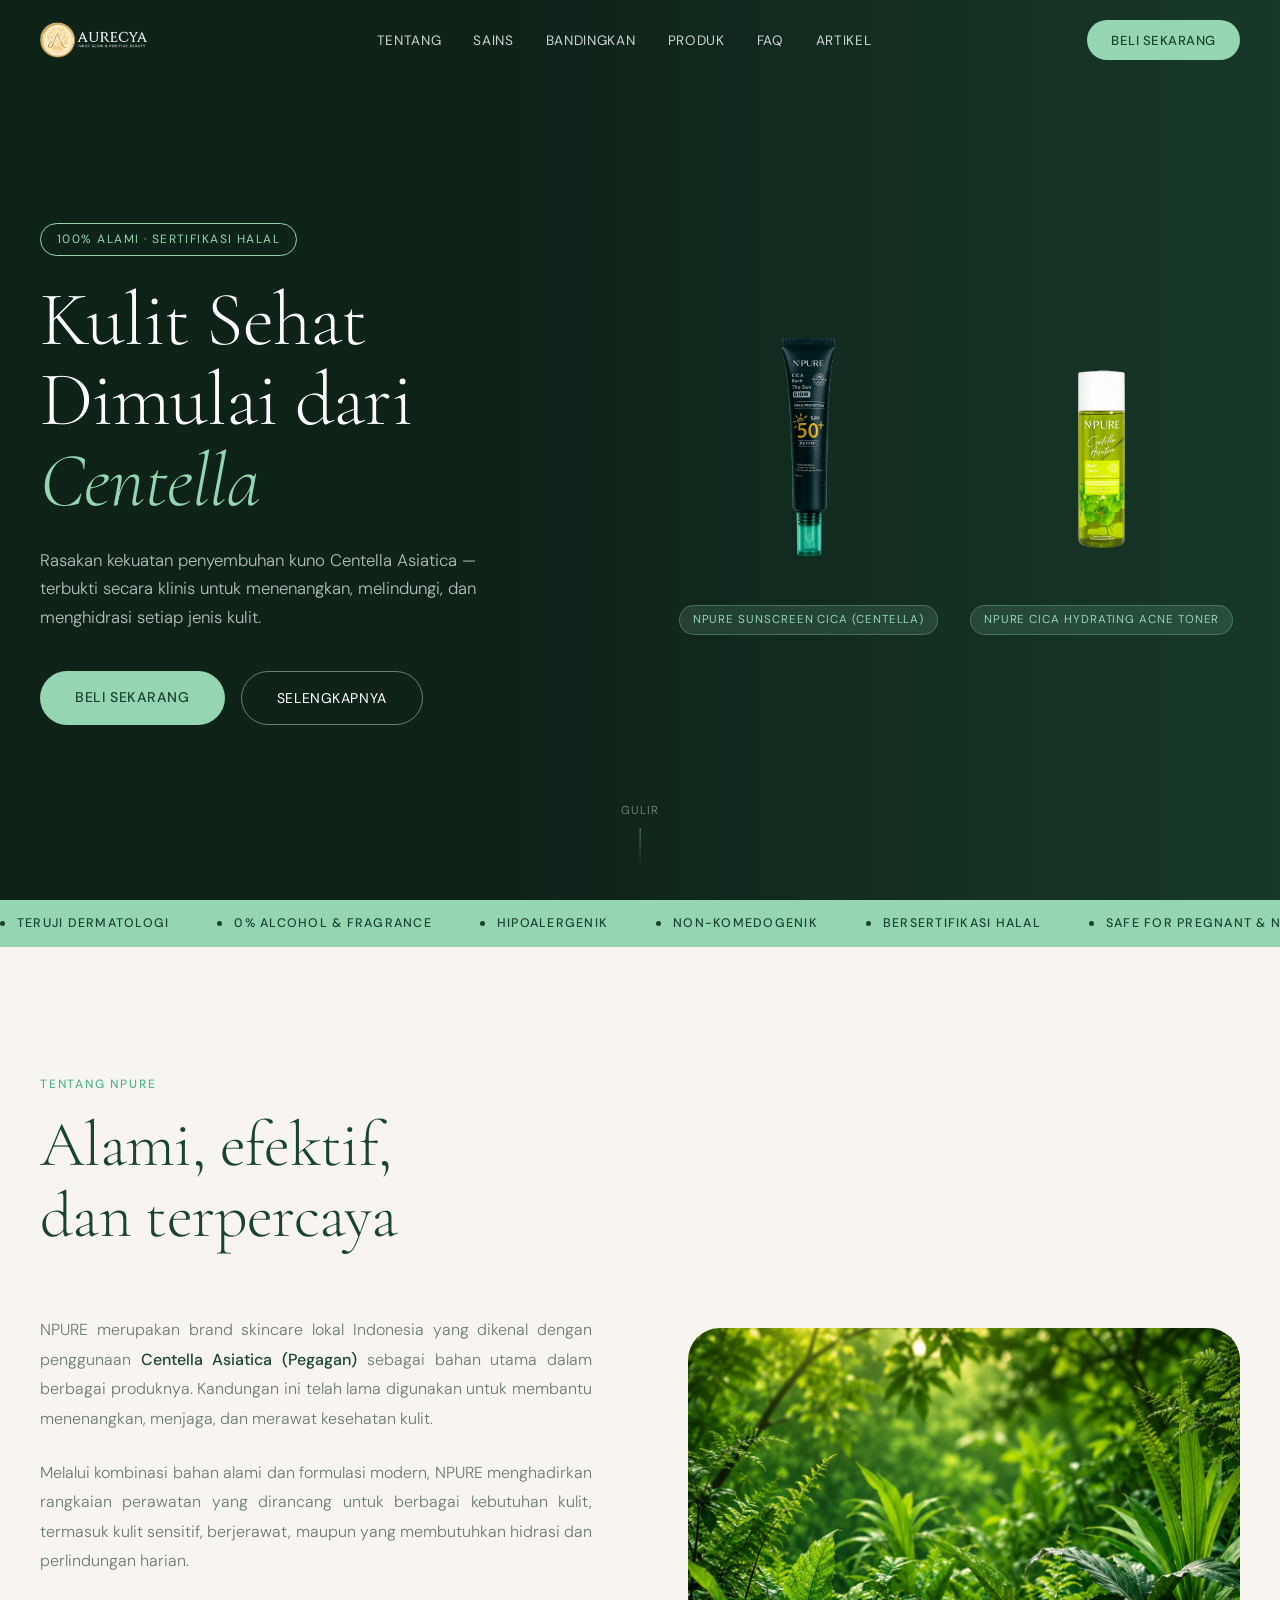
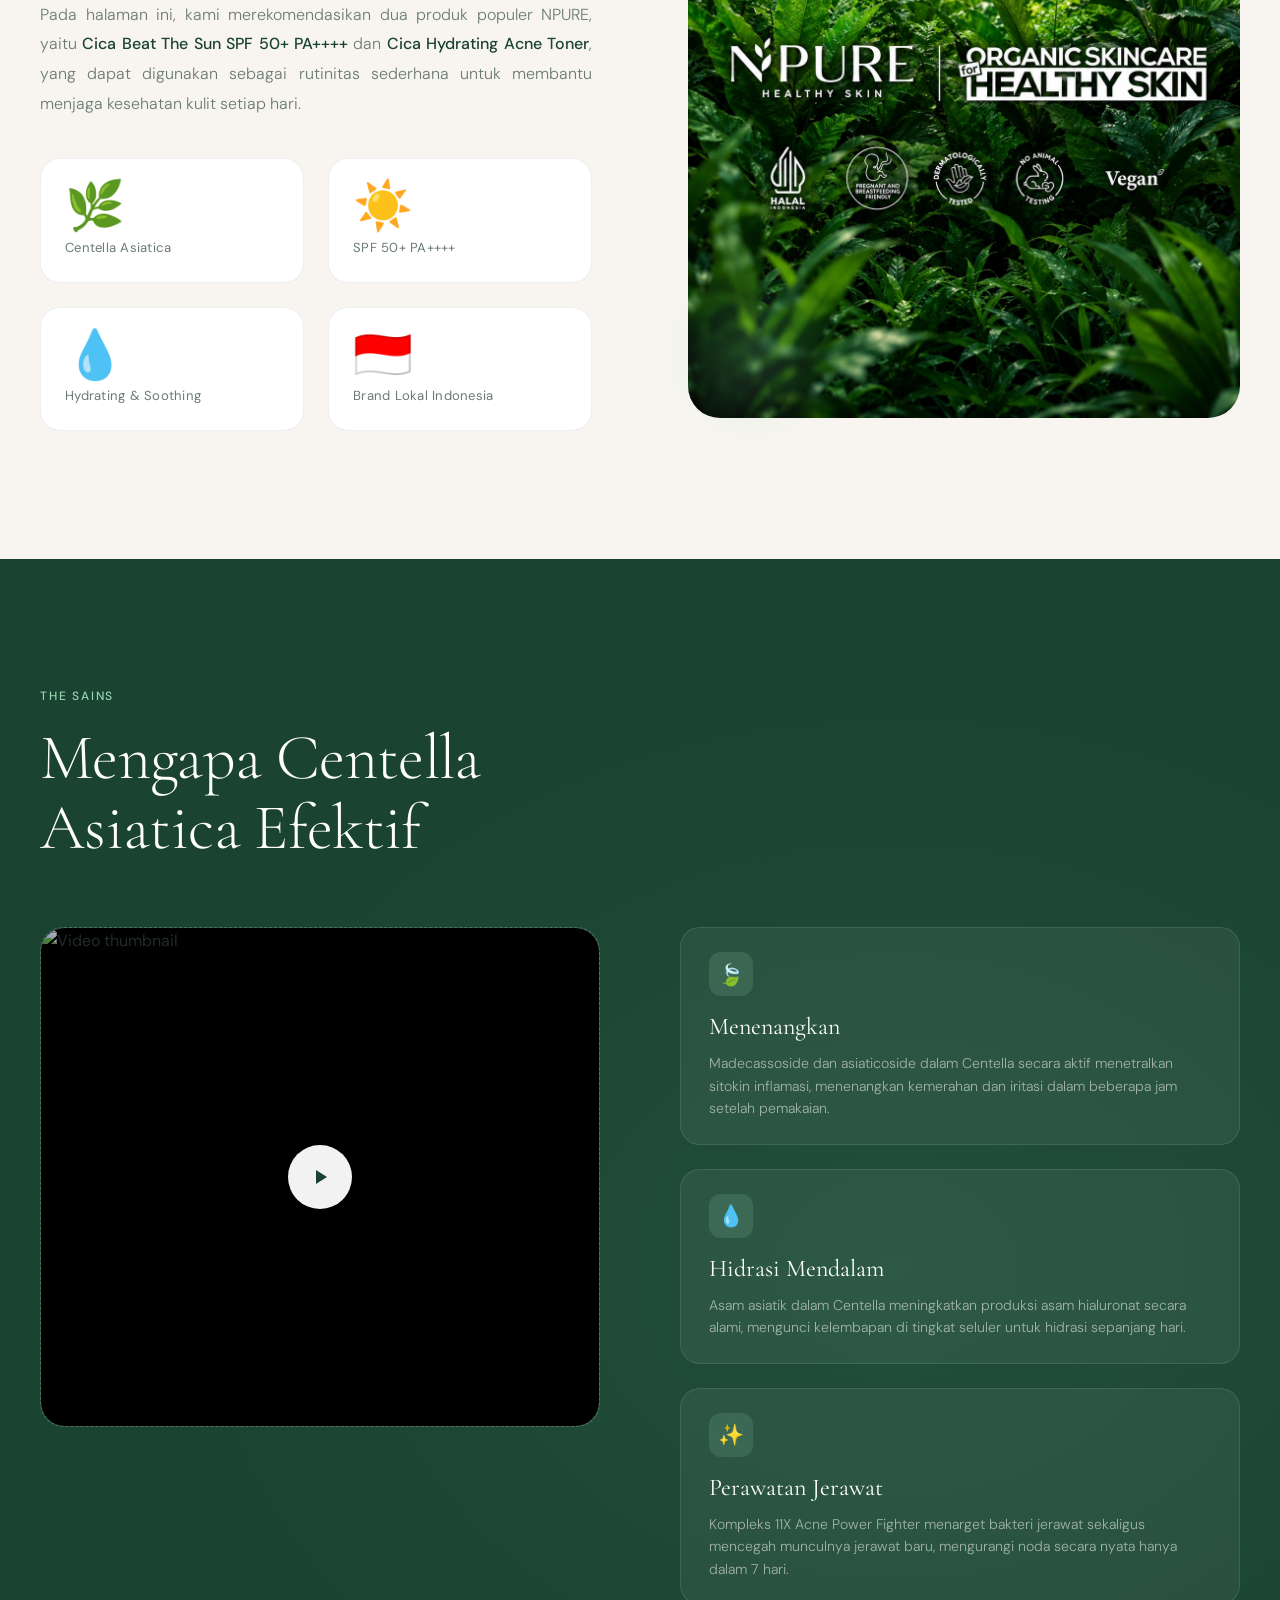
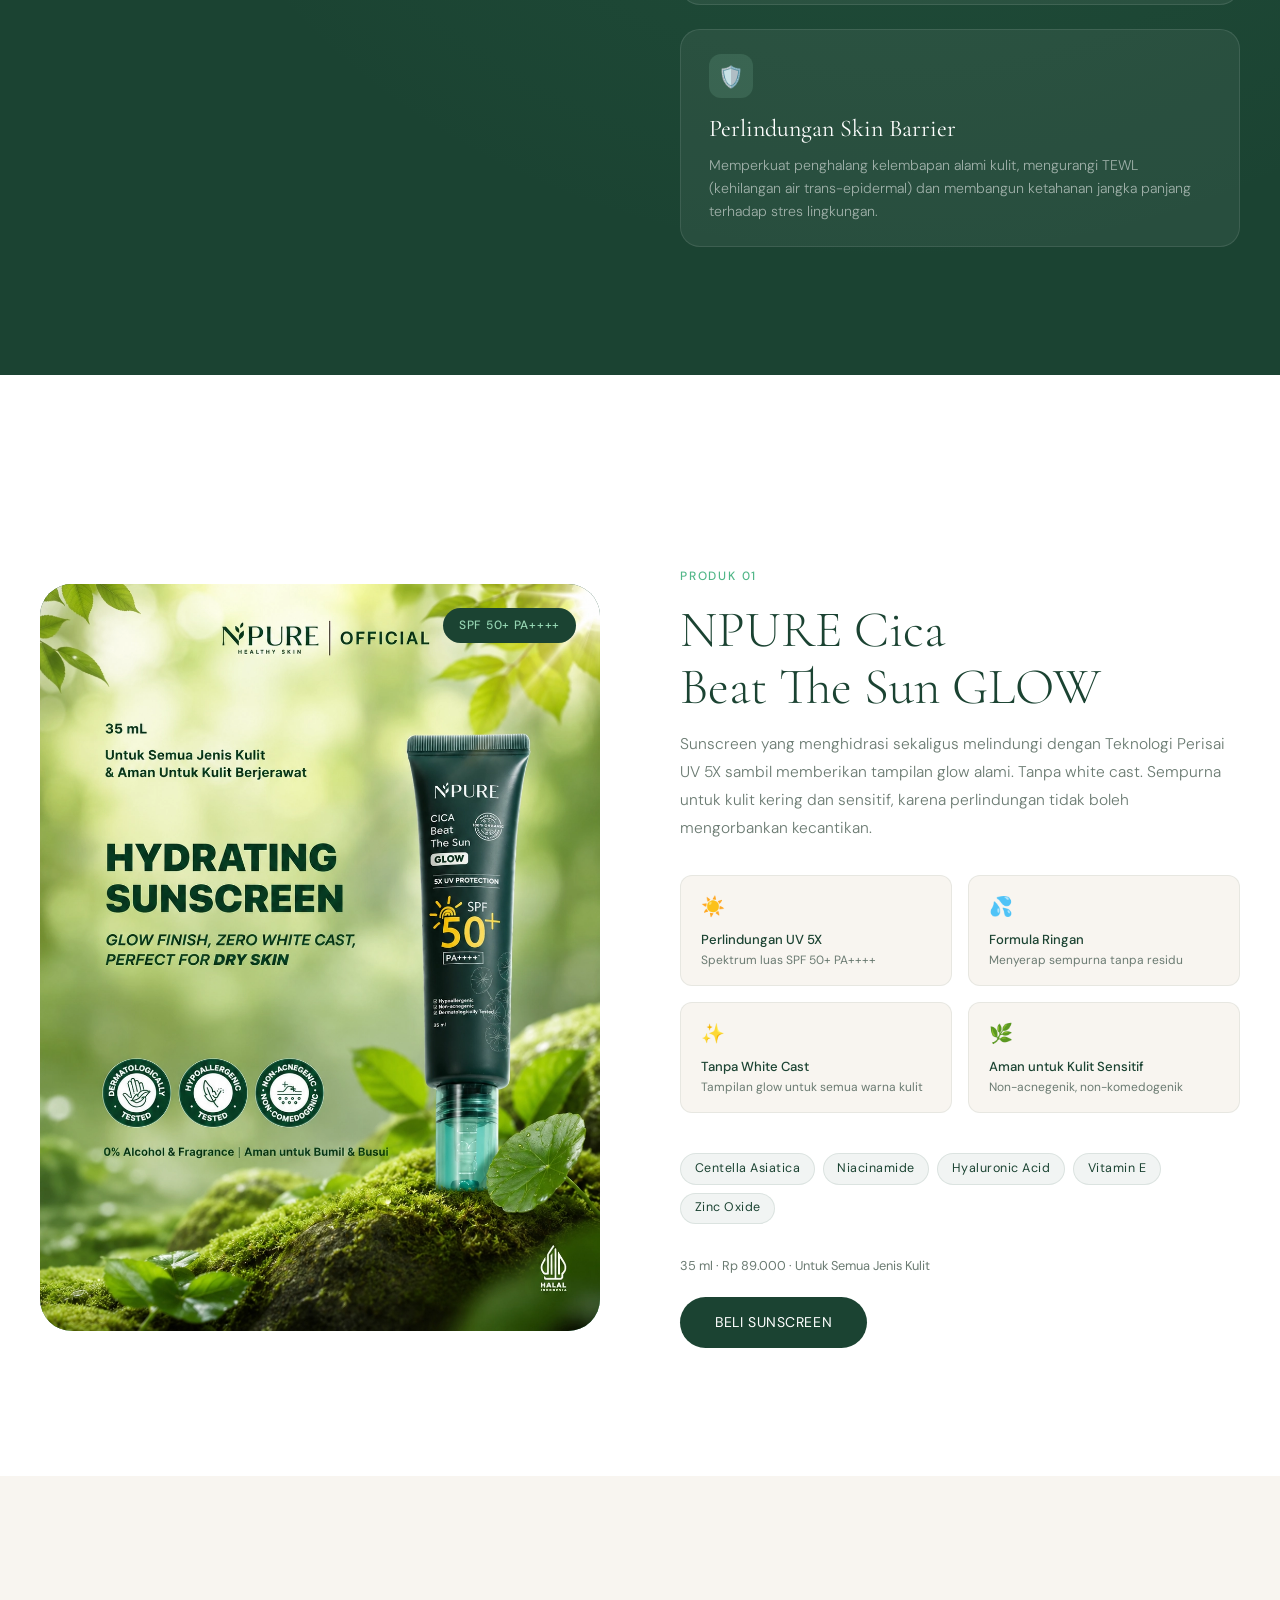
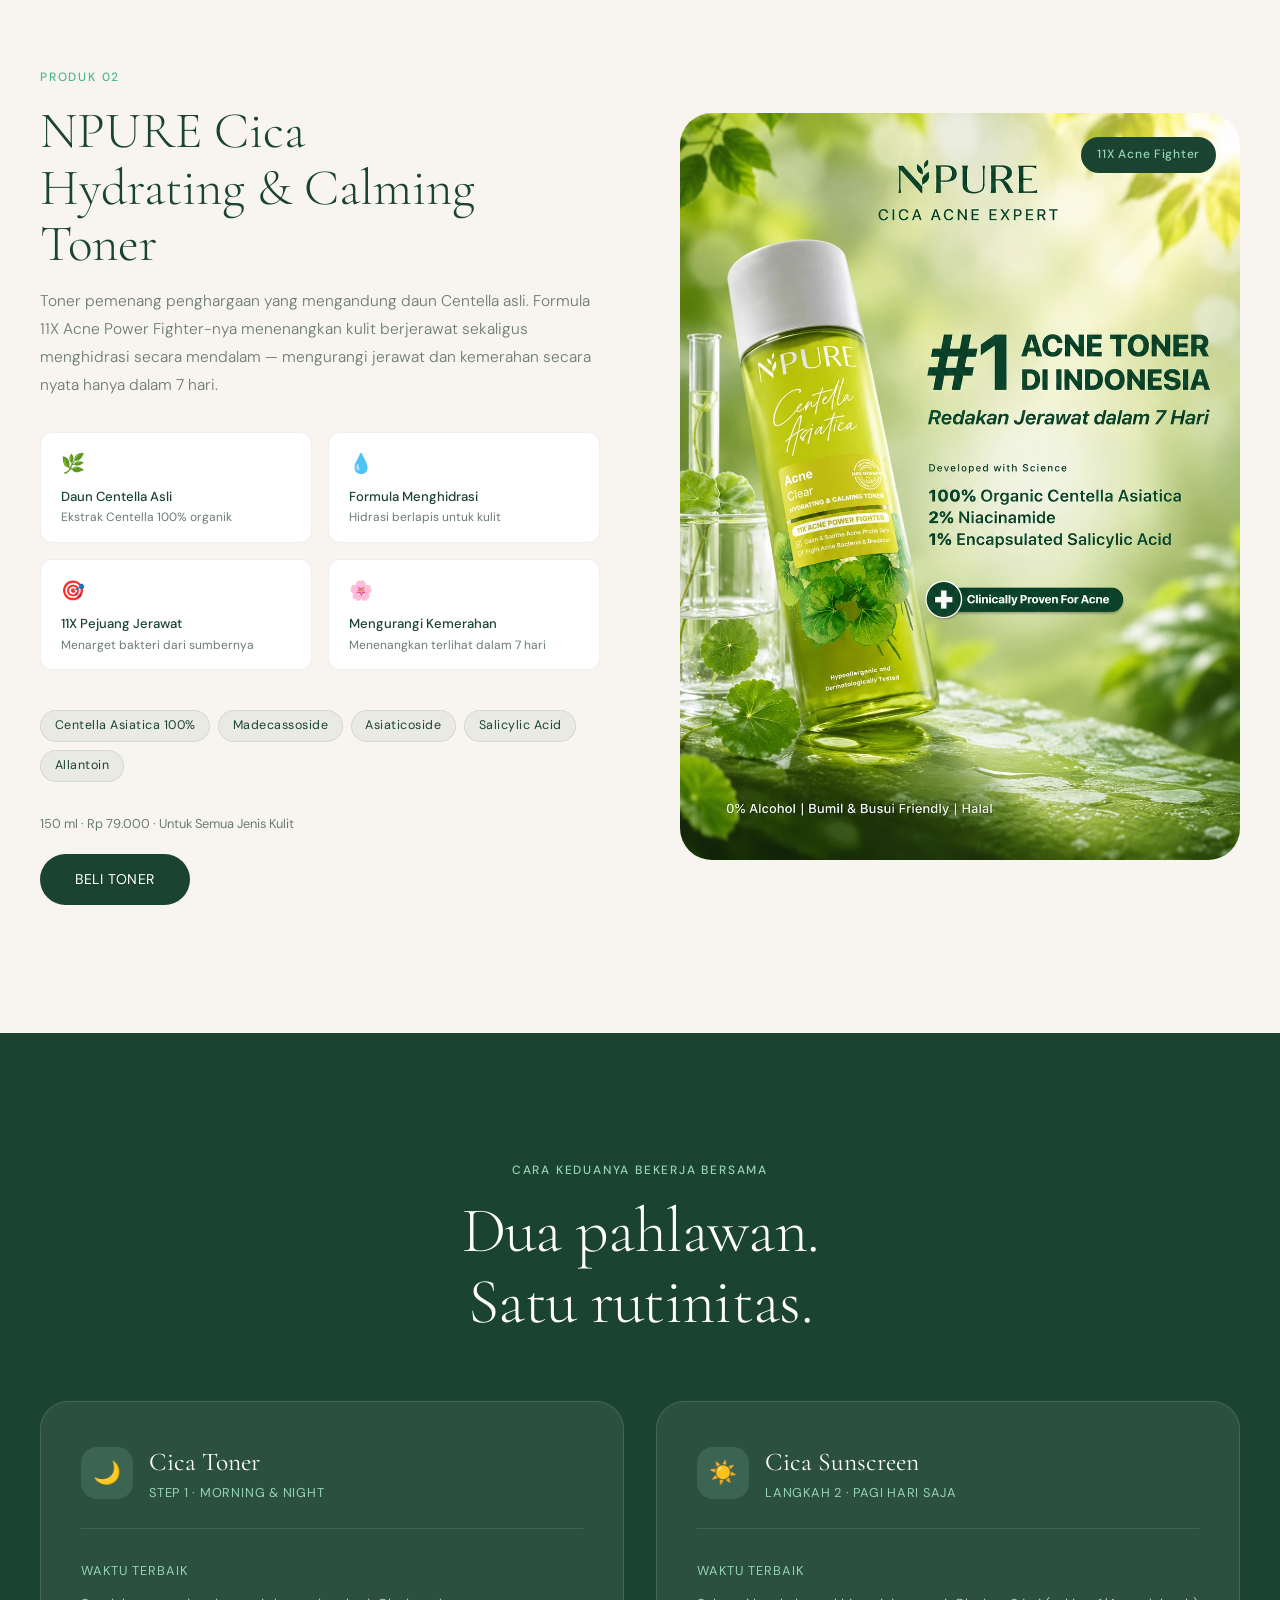
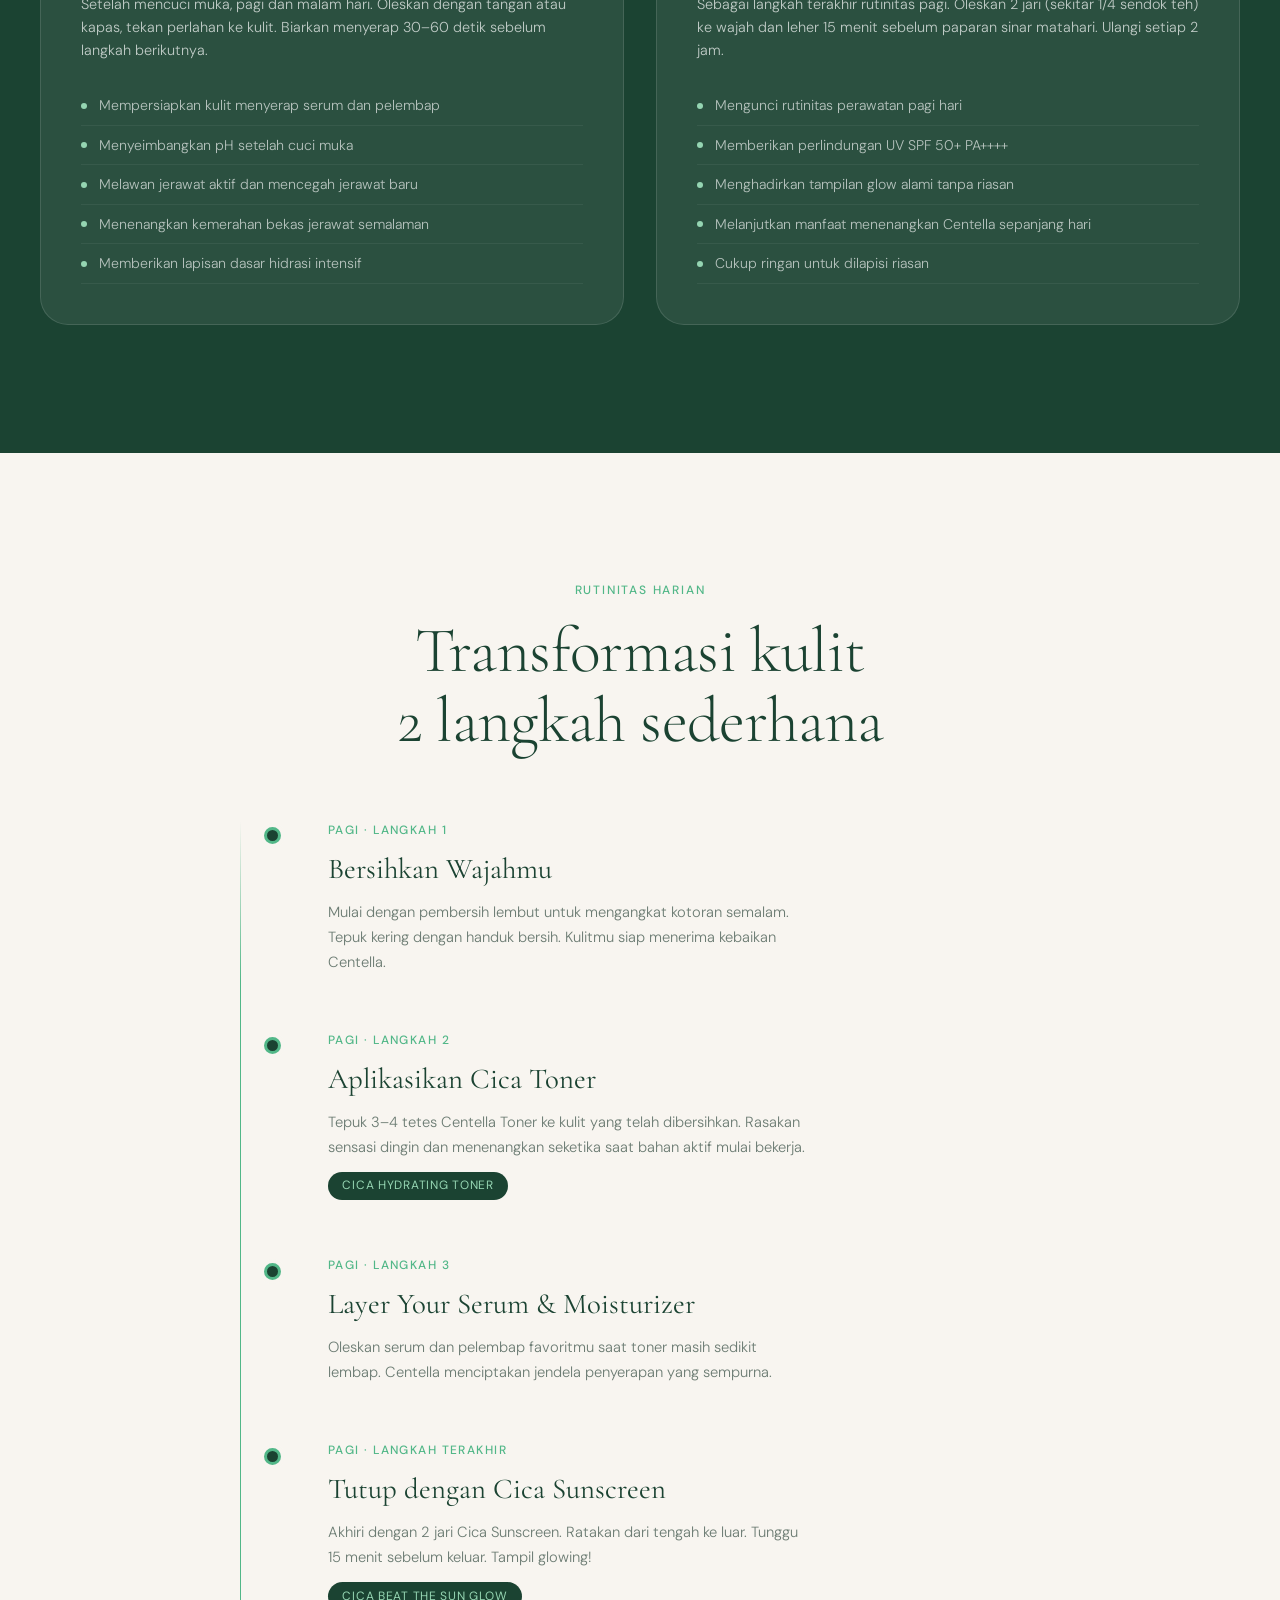
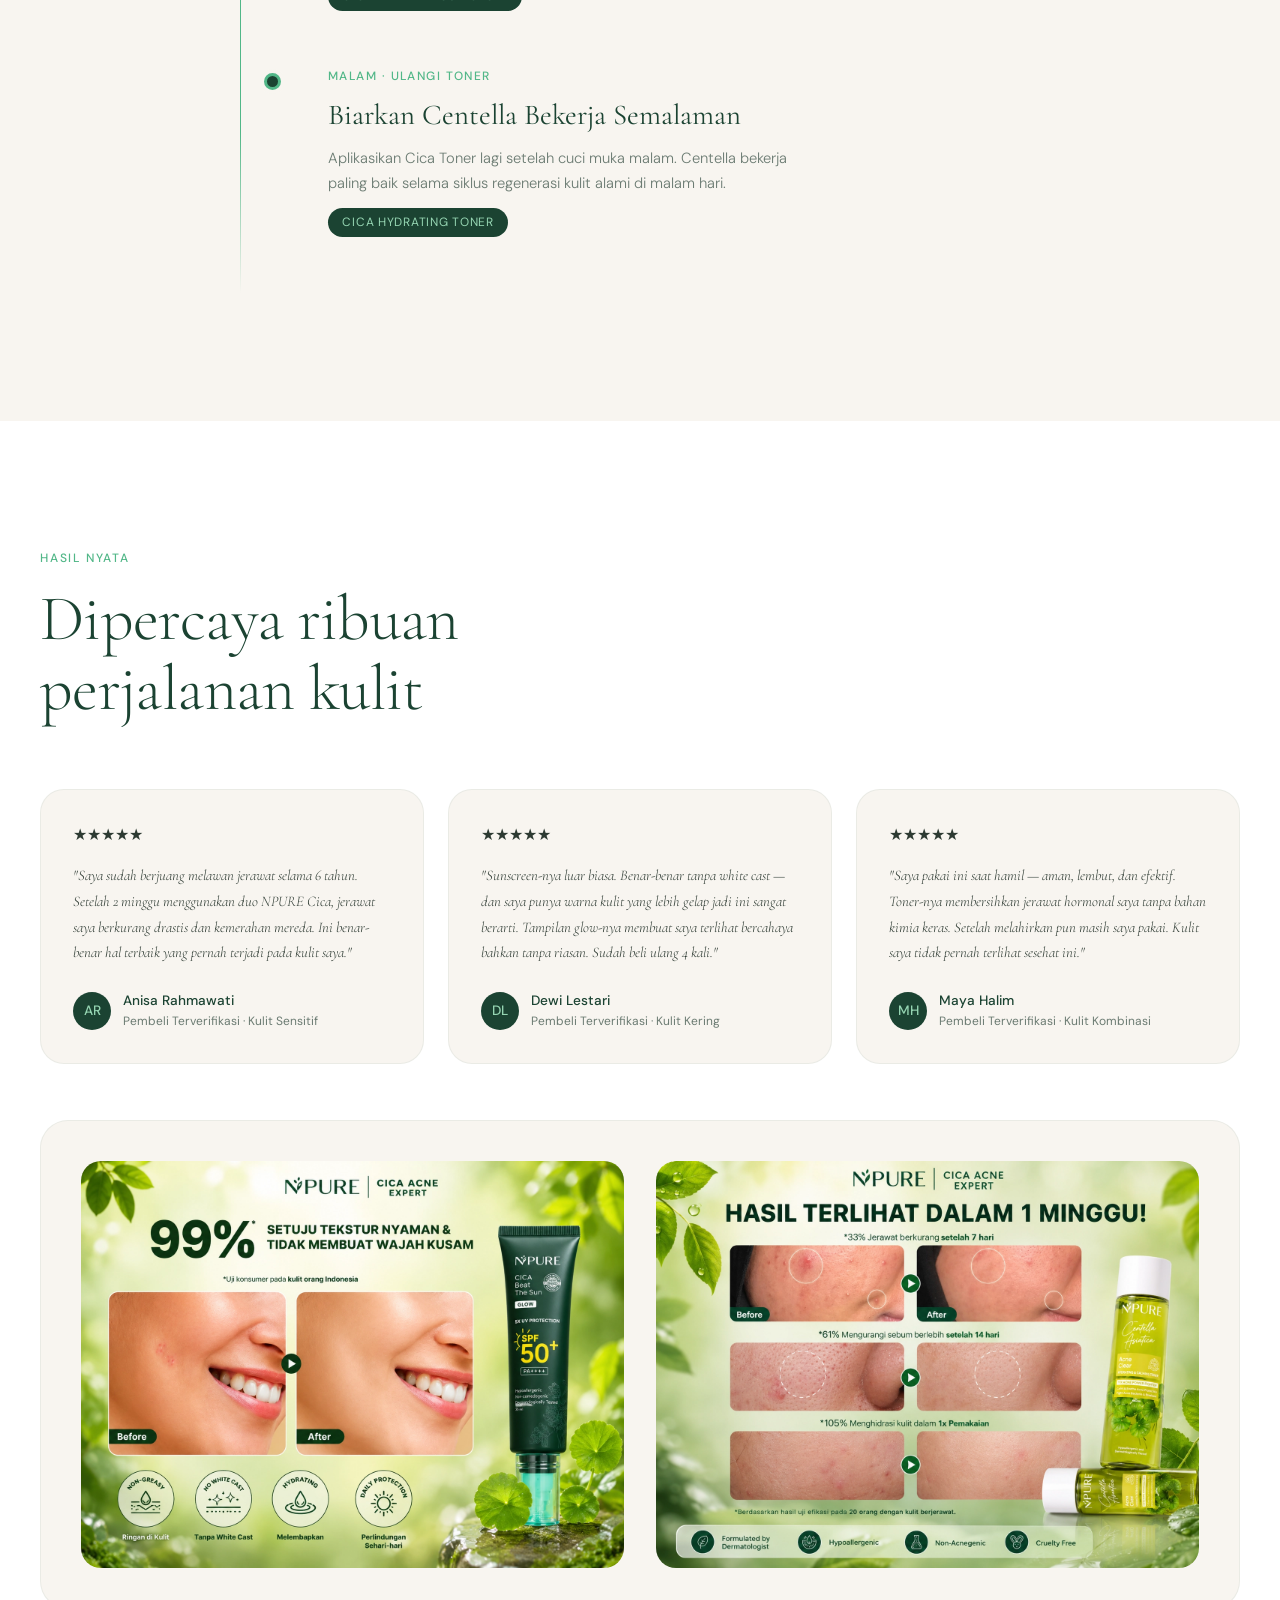
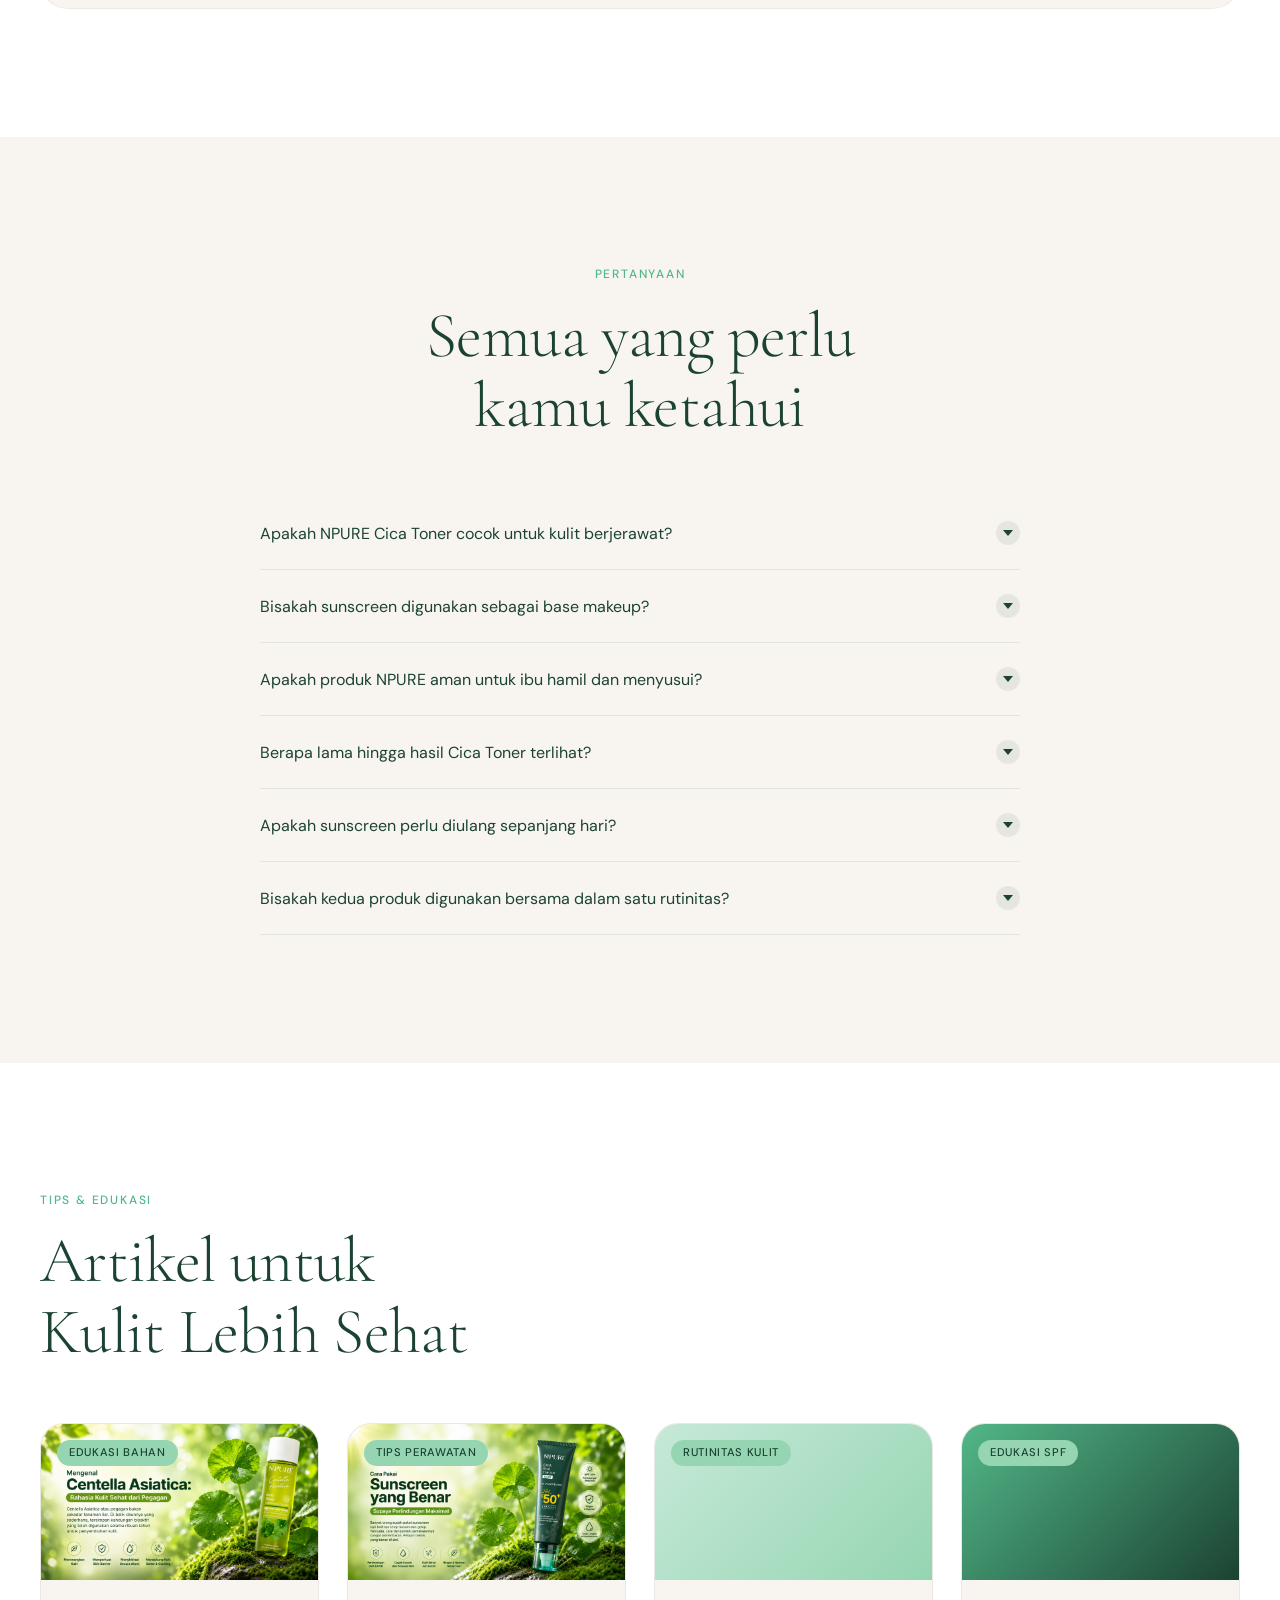
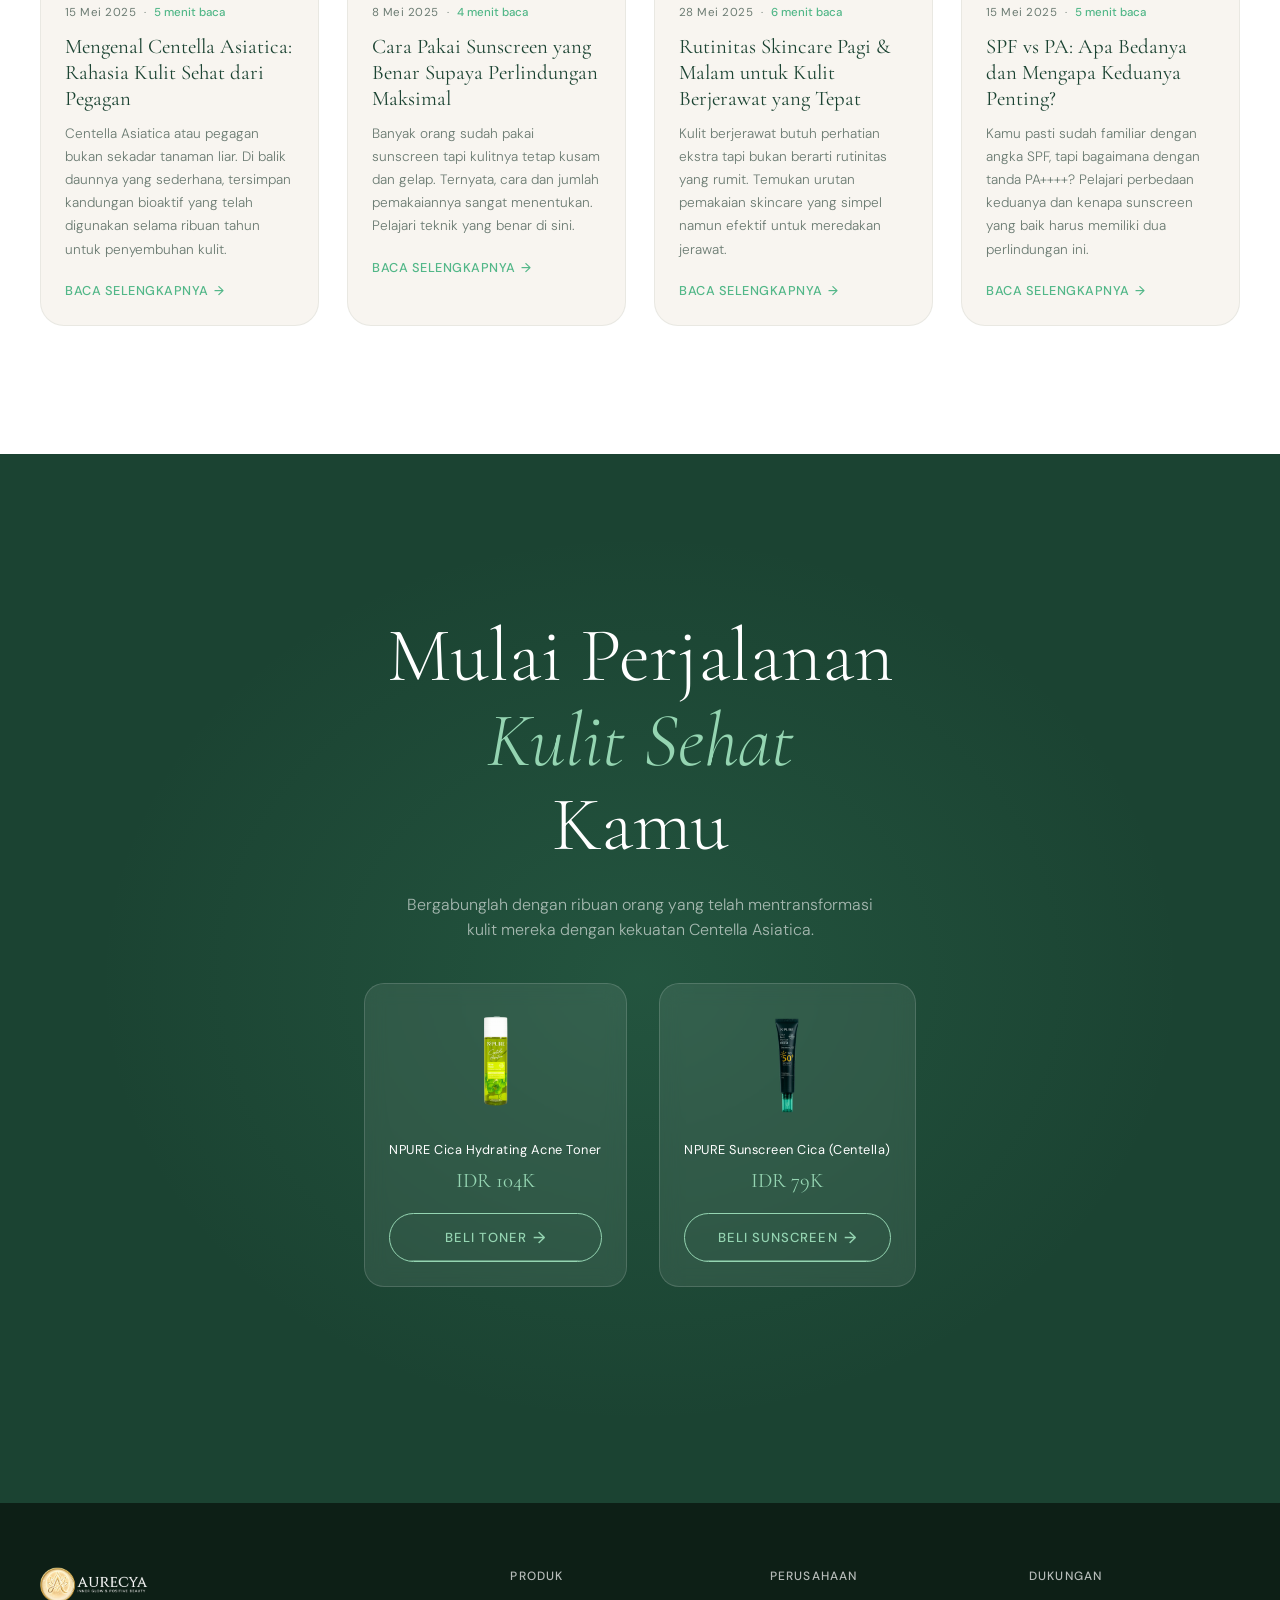
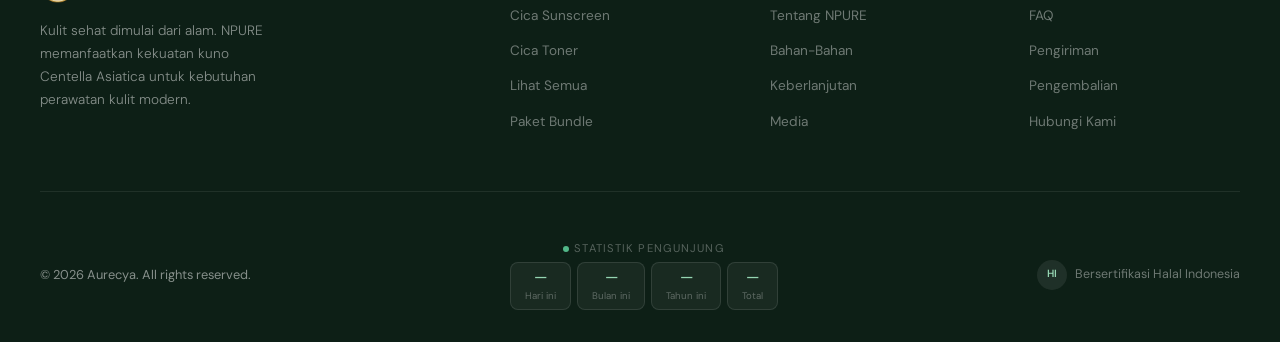
==== commit 608bd47c: "fix: performance" ====
--- a/index.html
+++ b/index.html
@@ -159,7 +159,2584 @@
       fetchpriority="high"
     />
 
-    <link rel="stylesheet" href="/assets/style/style.css" />
+    <style>
+      *,
+      *::before,
+      *::after {
+        box-sizing: border-box;
+        margin: 0;
+        padding: 0;
+      }
+      :root {
+        --forest: #1b4332;
+        --mint: #95d5b2;
+        --sage: #52b788;
+        --cream: #f8f5f0;
+        --white: #ffffff;
+        --dark: #0d1f16;
+        --text: #2d3a32;
+        --muted: #6b7b72;
+        --glass: rgba(255, 255, 255, 0.12);
+        --glass-border: rgba(255, 255, 255, 0.2);
+        --display: "Cormorant Garamond", serif;
+        --body: "DM Sans", sans-serif;
+        --ease: cubic-bezier(0.25, 0.46, 0.45, 0.94);
+      }
+      html {
+        scroll-behavior: smooth;
+      }
+      body {
+        font-family: var(--body);
+        color: var(--text);
+        background: var(--white);
+        overflow-x: hidden;
+        line-height: 1.6;
+      }
+
+      /* NAV */
+      nav {
+        position: fixed;
+        top: 0;
+        left: 0;
+        right: 0;
+        z-index: 100;
+        padding: 1.25rem 2.5rem;
+
+        display: grid;
+        grid-template-columns: 180px 1fr 180px;
+        align-items: center;
+
+        transition:
+          background 0.4s var(--ease),
+          backdrop-filter 0.4s;
+      }
+      nav.scrolled {
+        background: rgba(27, 67, 50, 0.94);
+        backdrop-filter: blur(20px);
+      }
+      .nav-logo {
+        justify-self: start;
+      }
+      .nav-logo span {
+        color: var(--mint);
+      }
+      .nav-logo img {
+        height: 36px;
+        width: auto;
+        display: block;
+      }
+      .nav-links {
+        justify-self: center;
+        display: flex;
+        gap: 2rem;
+        list-style: none;
+      }
+      .nav-links a {
+        color: rgba(255, 255, 255, 0.8);
+        text-decoration: none;
+        font-size: 0.85rem;
+        font-weight: 400;
+        letter-spacing: 0.05em;
+        text-transform: uppercase;
+        transition: color 0.3s;
+      }
+      .nav-links a:hover {
+        color: var(--mint);
+      }
+      .nav-cta {
+        justify-self: end;
+        background: var(--mint);
+        color: var(--forest);
+        padding: 0.6rem 1.5rem;
+        border-radius: 2rem;
+        font-size: 0.82rem;
+        font-weight: 500;
+        text-decoration: none;
+        letter-spacing: 0.04em;
+        text-transform: uppercase;
+        transition: all 0.3s;
+      }
+      .nav-cta:hover {
+        background: var(--white);
+        transform: translateY(-1px);
+      }
+      .nav-mobile-menu {
+        display: none;
+        background: none;
+        border: none;
+        cursor: pointer;
+        color: white;
+        font-size: 1.5rem;
+      }
+
+      /* HERO */
+      .hero {
+        min-height: 100vh;
+        background: var(--forest);
+        position: relative;
+        overflow: hidden;
+        display: flex;
+        align-items: center;
+      }
+      .hero-video-bg {
+        position: absolute;
+        inset: 0;
+        z-index: 0;
+        overflow: hidden;
+      }
+      .hero-overlay {
+        position: absolute;
+        inset: 0;
+        background: linear-gradient(
+          to right,
+          rgba(13, 31, 22, 0.9) 40%,
+          rgba(13, 31, 22, 0.3) 100%
+        );
+        z-index: 1;
+      }
+      .hero-content {
+        position: relative;
+        z-index: 2;
+        max-width: 1400px;
+        margin: 0 auto;
+        padding: 7rem 2.5rem 4rem;
+        display: grid;
+        grid-template-columns: 1fr 1fr;
+        gap: 4rem;
+        align-items: center;
+        width: 100%;
+      }
+      .hero-badge {
+        display: inline-block;
+        border: 1px solid var(--mint);
+        color: var(--mint);
+        padding: 0.35rem 1rem;
+        border-radius: 2rem;
+        font-size: 0.75rem;
+        letter-spacing: 0.12em;
+        text-transform: uppercase;
+        margin-bottom: 1.5rem;
+      }
+      .hero h1 {
+        font-family: var(--display);
+        font-size: clamp(3.2rem, 6vw, 5.5rem);
+        font-weight: 300;
+        line-height: 1.05;
+        color: var(--white);
+        letter-spacing: -0.01em;
+        margin-bottom: 1.5rem;
+      }
+      .hero h1 em {
+        color: var(--mint);
+        font-style: italic;
+      }
+      .hero-sub {
+        color: rgba(255, 255, 255, 0.7);
+        font-size: 1.05rem;
+        line-height: 1.7;
+        max-width: 450px;
+        margin-bottom: 2.5rem;
+        font-weight: 300;
+      }
+      .hero-ctas {
+        display: flex;
+        gap: 1rem;
+        flex-wrap: wrap;
+      }
+      .btn-primary {
+        background: var(--mint);
+        color: var(--forest);
+        padding: 0.9rem 2.2rem;
+        border-radius: 3rem;
+        font-size: 0.88rem;
+        font-weight: 500;
+        text-decoration: none;
+        letter-spacing: 0.04em;
+        text-transform: uppercase;
+        transition: all 0.3s var(--ease);
+        display: inline-block;
+      }
+      .btn-primary:hover {
+        background: var(--white);
+        transform: translateY(-2px);
+        box-shadow: 0 12px 30px rgba(149, 213, 178, 0.3);
+      }
+      .btn-secondary {
+        border: 1px solid rgba(255, 255, 255, 0.4);
+        color: var(--white);
+        padding: 0.9rem 2.2rem;
+        border-radius: 3rem;
+        font-size: 0.88rem;
+        font-weight: 400;
+        text-decoration: none;
+        letter-spacing: 0.04em;
+        text-transform: uppercase;
+        transition: all 0.3s;
+        display: inline-block;
+      }
+      .btn-secondary:hover {
+        border-color: var(--mint);
+        color: var(--mint);
+      }
+
+      /* Hero products */
+      .hero-products {
+        display: flex;
+        gap: 2rem;
+        align-items: flex-end;
+        justify-content: center;
+      }
+      .product-float {
+        text-align: center;
+        animation: float 4s ease-in-out infinite;
+      }
+      .product-float:nth-child(2) {
+        animation-delay: 2s;
+      }
+      .product-img-wrap {
+        width: 160px;
+        height: 280px;
+        display: flex;
+        align-items: center;
+        justify-content: center;
+        margin: 0 auto 0.75rem;
+        position: relative;
+      }
+      .product-img-wrap.tall {
+        width: 120px;
+        height: 240px;
+      }
+      /* placeholder shown when no image */
+      .product-img-wrap .ph {
+        position: absolute;
+        inset: 0;
+        background: rgba(255, 255, 255, 0.08);
+        border: 1px dashed rgba(255, 255, 255, 0.25);
+        border-radius: 1rem;
+        display: flex;
+        flex-direction: column;
+        align-items: center;
+        justify-content: center;
+        gap: 0.5rem;
+        backdrop-filter: blur(10px);
+      }
+      .product-img-wrap img {
+        width: 100%;
+        height: 100%;
+        object-fit: contain;
+        position: relative;
+        z-index: 1;
+        display: block;
+      }
+      .img-ph-text {
+        color: rgba(255, 255, 255, 0.4);
+        font-size: 0.7rem;
+        text-align: center;
+        letter-spacing: 0.05em;
+        text-transform: uppercase;
+        line-height: 1.4;
+      }
+      .product-tag {
+        display: inline-block;
+        background: rgba(149, 213, 178, 0.15);
+        border: 1px solid rgba(149, 213, 178, 0.3);
+        color: var(--mint);
+        padding: 0.3rem 0.8rem;
+        border-radius: 2rem;
+        font-size: 0.72rem;
+        letter-spacing: 0.08em;
+        text-transform: uppercase;
+      }
+      @keyframes float {
+        0%,
+        100% {
+          transform: translateY(0);
+        }
+        50% {
+          transform: translateY(-12px);
+        }
+      }
+      .hero-scroll {
+        position: absolute;
+        bottom: 2rem;
+        left: 50%;
+        transform: translateX(-50%);
+        z-index: 2;
+        display: flex;
+        flex-direction: column;
+        align-items: center;
+        gap: 0.5rem;
+        color: rgba(255, 255, 255, 0.4);
+        font-size: 0.72rem;
+        letter-spacing: 0.1em;
+        text-transform: uppercase;
+      }
+      .scroll-line {
+        width: 1px;
+        height: 40px;
+        background: linear-gradient(
+          to bottom,
+          rgba(255, 255, 255, 0.4),
+          transparent
+        );
+        animation: scrollPulse 2s ease-in-out infinite;
+      }
+      @keyframes scrollPulse {
+        0%,
+        100% {
+          opacity: 0.4;
+          transform: scaleY(1);
+        }
+        50% {
+          opacity: 1;
+          transform: scaleY(1.2);
+        }
+      }
+
+      /* MARQUEE */
+      .marquee-strip {
+        background: var(--mint);
+        padding: 0.85rem 0;
+        overflow: hidden;
+      }
+      .marquee-inner {
+        display: flex;
+        gap: 3rem;
+        animation: marquee 20s linear infinite;
+        white-space: nowrap;
+      }
+      .marquee-item {
+        font-size: 0.78rem;
+        font-weight: 500;
+        letter-spacing: 0.1em;
+        text-transform: uppercase;
+        color: var(--forest);
+        display: flex;
+        align-items: center;
+        gap: 0.75rem;
+      }
+      .marquee-dot {
+        width: 5px;
+        height: 5px;
+        background: var(--forest);
+        border-radius: 50%;
+        flex-shrink: 0;
+      }
+      @keyframes marquee {
+        from {
+          transform: translateX(0);
+        }
+        to {
+          transform: translateX(-50%);
+        }
+      }
+
+      /* BRAND STORY */
+      .brand-story {
+        padding: 8rem 2.5rem;
+        background: var(--cream);
+      }
+      .section-inner {
+        max-width: 1400px;
+        margin: 0 auto;
+      }
+      .label-tag {
+        font-size: 0.75rem;
+        font-weight: 500;
+        letter-spacing: 0.15em;
+        text-transform: uppercase;
+        color: var(--sage);
+        margin-bottom: 1rem;
+        display: block;
+      }
+      .section-headline {
+        font-family: var(--display);
+        font-size: clamp(2.5rem, 5vw, 4.5rem);
+        font-weight: 300;
+        line-height: 1.1;
+        color: var(--forest);
+        letter-spacing: -0.01em;
+      }
+      .brand-story-grid {
+        display: grid;
+        grid-template-columns: 1fr 1fr;
+        gap: 6rem;
+        align-items: center;
+        margin-top: 4rem;
+      }
+      .brand-text p {
+        color: var(--muted);
+        font-size: 1rem;
+        line-height: 1.85;
+        margin-bottom: 1.5rem;
+        font-weight: 300;
+      }
+      .brand-text strong {
+        color: var(--forest);
+        font-weight: 500;
+      }
+      .brand-stats {
+        display: grid;
+        grid-template-columns: 1fr 1fr;
+        gap: 1.5rem;
+        margin-top: 2.5rem;
+      }
+      .stat-card {
+        background: var(--white);
+        border-radius: 1.25rem;
+        padding: 1.5rem;
+        border: 1px solid rgba(27, 67, 50, 0.08);
+      }
+      .stat-number {
+        font-family: var(--display);
+        font-size: 3rem;
+        font-weight: 600;
+        color: var(--forest);
+        line-height: 1;
+      }
+      .stat-label {
+        font-size: 0.82rem;
+        color: var(--muted);
+        margin-top: 0.35rem;
+        letter-spacing: 0.02em;
+      }
+      .brand-image-area {
+        position: relative;
+      }
+
+      /* Brand image wrapper */
+      .brand-img-wrap {
+        width: 100%;
+        aspect-ratio: 4/5;
+        border-radius: 2rem;
+        overflow: hidden;
+        position: relative;
+        background: linear-gradient(135deg, #2d6a4f, #1b4332);
+      }
+      .brand-img-wrap img {
+        width: 100%;
+        height: 100%;
+        object-fit: cover;
+        display: block;
+      }
+      .brand-img-wrap .ph {
+        position: absolute;
+        inset: 0;
+        display: flex;
+        flex-direction: column;
+        align-items: center;
+        justify-content: center;
+        gap: 0.75rem;
+        padding: 2rem;
+        text-align: center;
+      }
+      .brand-img-wrap .ph p {
+        color: rgba(255, 255, 255, 0.4);
+        font-size: 0.78rem;
+        letter-spacing: 0.08em;
+        text-transform: uppercase;
+        line-height: 1.6;
+      }
+      .brand-leaf-deco {
+        position: absolute;
+        bottom: -2rem;
+        left: -2rem;
+        width: 12rem;
+        height: 12rem;
+        background: radial-gradient(
+          circle,
+          rgba(149, 213, 178, 0.2),
+          transparent 70%
+        );
+        border-radius: 50%;
+      }
+
+      /* CENTELLA SCIENCE */
+      .science {
+        padding: 8rem 2.5rem;
+        background: var(--forest);
+        position: relative;
+        overflow: hidden;
+      }
+      .science::before {
+        content: "";
+        position: absolute;
+        inset: 0;
+        background: radial-gradient(
+          ellipse at 70% 50%,
+          rgba(82, 183, 136, 0.1),
+          transparent 60%
+        );
+      }
+      .science .section-headline {
+        color: var(--white);
+      }
+      .science .label-tag {
+        color: var(--mint);
+      }
+      .science-layout {
+        display: grid;
+        grid-template-columns: 1fr 1fr;
+        gap: 5rem;
+        align-items: start;
+        margin-top: 4rem;
+      }
+
+      /* Science video */
+      .science-video-wrap {
+        width: 100%;
+        aspect-ratio: 9/16;
+        max-height: 500px;
+        border-radius: 1.5rem;
+        overflow: hidden;
+        position: relative;
+        background: rgba(255, 255, 255, 0.05);
+        border: 1px dashed rgba(255, 255, 255, 0.2);
+      }
+      .science-video-wrap iframe,
+      .science-video-wrap video {
+        width: 100%;
+        height: 100%;
+        display: block;
+        border-radius: 1.5rem;
+      }
+      .science-video-wrap .ph {
+        position: absolute;
+        inset: 0;
+        display: flex;
+        flex-direction: column;
+        align-items: center;
+        justify-content: center;
+        gap: 1rem;
+        padding: 2rem;
+      }
+      .science-video-wrap .ph .play-btn {
+        width: 60px;
+        height: 60px;
+        background: var(--glass);
+        border: 1px solid var(--glass-border);
+        border-radius: 50%;
+        display: flex;
+        align-items: center;
+        justify-content: center;
+        backdrop-filter: blur(10px);
+      }
+      .science-video-wrap .ph .play-btn::after {
+        content: "";
+        border-left: 20px solid rgba(255, 255, 255, 0.8);
+        border-top: 12px solid transparent;
+        border-bottom: 12px solid transparent;
+        margin-left: 4px;
+      }
+      .science-video-wrap .ph p {
+        color: rgba(255, 255, 255, 0.35);
+        font-size: 0.78rem;
+        letter-spacing: 0.08em;
+        text-transform: uppercase;
+        text-align: center;
+        line-height: 1.7;
+      }
+
+      .benefits-list {
+        display: flex;
+        flex-direction: column;
+        gap: 1.5rem;
+      }
+      .benefit-item {
+        background: rgba(255, 255, 255, 0.06);
+        border: 1px solid rgba(255, 255, 255, 0.1);
+        border-radius: 1.25rem;
+        padding: 1.5rem 1.75rem;
+        transition: all 0.3s;
+        cursor: default;
+      }
+      .benefit-item:hover {
+        background: rgba(149, 213, 178, 0.1);
+        border-color: rgba(149, 213, 178, 0.3);
+        transform: translateX(6px);
+      }
+      .benefit-icon {
+        width: 44px;
+        height: 44px;
+        background: rgba(149, 213, 178, 0.15);
+        border-radius: 0.75rem;
+        display: flex;
+        align-items: center;
+        justify-content: center;
+        margin-bottom: 0.75rem;
+        font-size: 1.3rem;
+      }
+      .benefit-title {
+        font-family: var(--display);
+        font-size: 1.5rem;
+        font-weight: 400;
+        color: var(--white);
+        margin-bottom: 0.35rem;
+      }
+      .benefit-desc {
+        color: rgba(255, 255, 255, 0.55);
+        font-size: 0.88rem;
+        line-height: 1.6;
+        font-weight: 300;
+      }
+
+      /* PRODUCT SECTIONS */
+      .product-section {
+        padding: 8rem 2.5rem;
+        background: var(--white);
+      }
+      .product-section.alt {
+        background: var(--cream);
+      }
+      .product-grid {
+        display: grid;
+        grid-template-columns: 1fr 1fr;
+        gap: 5rem;
+        align-items: center;
+        margin-top: 4rem;
+      }
+      .product-grid.reverse {
+        direction: rtl;
+      }
+      .product-grid.reverse > * {
+        direction: ltr;
+      }
+      .product-visual {
+        position: relative;
+      }
+
+      /* Product showcase wrapper */
+      .product-showcase-wrap {
+        width: 100%;
+        aspect-ratio: 3/4;
+        border-radius: 2rem;
+        overflow: hidden;
+        position: relative;
+        background: linear-gradient(
+          160deg,
+          #e8f5ee 0%,
+          #c7e9d8 50%,
+          #95d5b2 100%
+        );
+      }
+      .product-showcase-wrap.dark {
+        background: linear-gradient(
+          160deg,
+          #1b4332 0%,
+          #2d6a4f 60%,
+          #40916c 100%
+        );
+      }
+      .product-showcase-wrap img {
+        width: 100%;
+        height: 100%;
+        display: block;
+        object-fit: cover;
+        border-radius: 24px;
+      }
+      .product-showcase-wrap .ph {
+        position: absolute;
+        inset: 0;
+        display: flex;
+        align-items: center;
+        justify-content: center;
+        padding: 2rem;
+        text-align: center;
+      }
+      .product-showcase-wrap .ph p {
+        font-size: 0.75rem;
+        letter-spacing: 0.08em;
+        text-transform: uppercase;
+        color: rgba(0, 0, 0, 0.3);
+        line-height: 1.6;
+      }
+      .product-showcase-wrap.dark .ph p {
+        color: rgba(255, 255, 255, 0.3);
+      }
+      .product-badge-float {
+        position: absolute;
+        top: 1.5rem;
+        right: 1.5rem;
+        background: var(--forest);
+        color: var(--mint);
+        padding: 0.5rem 1rem;
+        border-radius: 2rem;
+        font-size: 0.75rem;
+        font-weight: 500;
+        letter-spacing: 0.06em;
+        z-index: 2;
+      }
+      @media (max-width: 768px) {
+        .product-badge-float {
+          top: 0.75rem;
+          right: 0.75rem;
+          padding: 0.35rem 0.7rem;
+          font-size: 0.6rem;
+        }
+      }
+      .product-details .label-tag {
+        color: var(--sage);
+      }
+      .product-details h2 {
+        font-family: var(--display);
+        font-size: clamp(2.2rem, 4vw, 3.5rem);
+        font-weight: 300;
+        color: var(--forest);
+        line-height: 1.1;
+        margin: 0.5rem 0 1rem;
+      }
+      .product-desc {
+        color: var(--muted);
+        font-size: 0.97rem;
+        line-height: 1.8;
+        margin-bottom: 2rem;
+        font-weight: 300;
+      }
+      .benefits-grid {
+        display: grid;
+        grid-template-columns: 1fr 1fr;
+        gap: 1rem;
+        margin-bottom: 2.5rem;
+      }
+      .benefit-chip {
+        background: var(--cream);
+        border-radius: 0.75rem;
+        padding: 1rem 1.25rem;
+        border: 1px solid rgba(27, 67, 50, 0.08);
+      }
+      .benefit-chip .chip-icon {
+        font-size: 1.2rem;
+        margin-bottom: 0.4rem;
+      }
+      .benefit-chip .chip-title {
+        font-size: 0.82rem;
+        font-weight: 500;
+        color: var(--forest);
+      }
+      .benefit-chip .chip-text {
+        font-size: 0.75rem;
+        color: var(--muted);
+        margin-top: 0.15rem;
+        line-height: 1.4;
+      }
+      .product-section.alt .benefit-chip {
+        background: var(--white);
+      }
+      .ingredient-tags {
+        display: flex;
+        flex-wrap: wrap;
+        gap: 0.5rem;
+        margin-bottom: 2rem;
+      }
+      .ing-tag {
+        background: rgba(27, 67, 50, 0.06);
+        color: var(--forest);
+        padding: 0.3rem 0.85rem;
+        border-radius: 2rem;
+        font-size: 0.78rem;
+        letter-spacing: 0.04em;
+        border: 1px solid rgba(27, 67, 50, 0.1);
+      }
+      .btn-forest {
+        background: var(--forest);
+        color: var(--white);
+        padding: 0.9rem 2.2rem;
+        border-radius: 3rem;
+        font-size: 0.88rem;
+        font-weight: 400;
+        text-decoration: none;
+        letter-spacing: 0.04em;
+        text-transform: uppercase;
+        transition: all 0.3s;
+        display: inline-block;
+      }
+      .btn-forest:hover {
+        background: var(--dark);
+        transform: translateY(-2px);
+      }
+
+      /* COMPARISON */
+      .comparison {
+        padding: 8rem 2.5rem;
+        background: var(--forest);
+      }
+      .comparison .section-headline {
+        color: var(--white);
+      }
+      .comparison .label-tag {
+        color: var(--mint);
+      }
+      .comparison-grid {
+        display: grid;
+        grid-template-columns: 1fr 1fr;
+        gap: 2rem;
+        margin-top: 4rem;
+      }
+      .comp-card {
+        background: rgba(255, 255, 255, 0.07);
+        border: 1px solid rgba(255, 255, 255, 0.12);
+        border-radius: 1.75rem;
+        padding: 2.5rem;
+        transition: all 0.35s;
+      }
+      .comp-card:hover {
+        background: rgba(149, 213, 178, 0.1);
+        border-color: rgba(149, 213, 178, 0.3);
+      }
+      .comp-card-header {
+        display: flex;
+        align-items: center;
+        gap: 1rem;
+        margin-bottom: 2rem;
+        padding-bottom: 1.5rem;
+        border-bottom: 1px solid rgba(255, 255, 255, 0.1);
+      }
+      .comp-icon-box {
+        width: 52px;
+        height: 52px;
+        background: rgba(149, 213, 178, 0.15);
+        border-radius: 1rem;
+        display: flex;
+        align-items: center;
+        justify-content: center;
+        font-size: 1.4rem;
+      }
+      .comp-card h3 {
+        font-family: var(--display);
+        font-size: 1.6rem;
+        font-weight: 400;
+        color: var(--white);
+      }
+      .comp-card .comp-sub {
+        font-size: 0.8rem;
+        color: var(--mint);
+        letter-spacing: 0.06em;
+        text-transform: uppercase;
+      }
+      .comp-when {
+        font-size: 0.8rem;
+        letter-spacing: 0.08em;
+        text-transform: uppercase;
+        color: var(--mint);
+        margin-bottom: 0.75rem;
+      }
+      .comp-when-text {
+        color: rgba(255, 255, 255, 0.7);
+        font-size: 0.9rem;
+        margin-bottom: 1.5rem;
+        font-weight: 300;
+        line-height: 1.6;
+      }
+      .comp-list {
+        list-style: none;
+      }
+      .comp-list li {
+        color: rgba(255, 255, 255, 0.65);
+        font-size: 0.88rem;
+        padding: 0.5rem 0;
+        border-bottom: 1px solid rgba(255, 255, 255, 0.06);
+        display: flex;
+        align-items: center;
+        gap: 0.75rem;
+        font-weight: 300;
+      }
+      .comp-list li::before {
+        content: "";
+        width: 6px;
+        height: 6px;
+        background: var(--mint);
+        border-radius: 50%;
+        flex-shrink: 0;
+      }
+
+      /* TIMELINE */
+      .timeline {
+        padding: 8rem 2.5rem;
+        background: var(--cream);
+      }
+      .timeline-line {
+        position: relative;
+        max-width: 800px;
+        margin: 4rem auto 0;
+        padding-left: 2rem;
+      }
+      .timeline-line::before {
+        content: "";
+        position: absolute;
+        left: 0;
+        top: 0;
+        bottom: 0;
+        width: 1px;
+        background: linear-gradient(
+          to bottom,
+          transparent,
+          var(--sage) 15%,
+          var(--sage) 85%,
+          transparent
+        );
+      }
+      .timeline-step {
+        position: relative;
+        padding: 0 0 3.5rem 3.5rem;
+      }
+      .step-dot {
+        position: absolute;
+        left: -8px;
+        top: 0.4rem;
+        width: 17px;
+        height: 17px;
+        background: var(--forest);
+        border: 3px solid var(--sage);
+        border-radius: 50%;
+        box-shadow: 0 0 0 4px var(--cream);
+      }
+      .step-time {
+        font-size: 0.75rem;
+        letter-spacing: 0.12em;
+        text-transform: uppercase;
+        color: var(--sage);
+        font-weight: 500;
+        margin-bottom: 0.35rem;
+      }
+      .step-title {
+        font-family: var(--display);
+        font-size: 1.8rem;
+        font-weight: 400;
+        color: var(--forest);
+        margin-bottom: 0.5rem;
+      }
+      .step-desc {
+        color: var(--muted);
+        font-size: 0.92rem;
+        line-height: 1.7;
+        font-weight: 300;
+        max-width: 480px;
+      }
+      .step-product-tag {
+        display: inline-block;
+        margin-top: 0.75rem;
+        background: var(--forest);
+        color: var(--mint);
+        padding: 0.3rem 0.9rem;
+        border-radius: 2rem;
+        font-size: 0.75rem;
+        letter-spacing: 0.06em;
+        text-transform: uppercase;
+      }
+
+      /* TESTIMONIALS */
+      .testimonials {
+        padding: 8rem 2.5rem;
+        background: var(--white);
+      }
+      .reviews-grid {
+        display: grid;
+        grid-template-columns: repeat(3, 1fr);
+        gap: 1.5rem;
+        margin-top: 4rem;
+      }
+      .review-card {
+        background: var(--cream);
+        border-radius: 1.5rem;
+        padding: 2rem;
+        border: 1px solid rgba(27, 67, 50, 0.06);
+        transition: transform 0.3s;
+      }
+      .review-card:hover {
+        transform: translateY(-4px);
+      }
+      .review-stars {
+        display: flex;
+        gap: 3px;
+        margin-bottom: 1rem;
+      }
+      .star {
+        color: var(--sage);
+        font-size: 1rem;
+      }
+      .review-text {
+        font-size: 0.92rem;
+        line-height: 1.75;
+        color: var(--text);
+        font-style: italic;
+        margin-bottom: 1.5rem;
+        font-weight: 300;
+        font-family: var(--display);
+      }
+      .reviewer {
+        display: flex;
+        align-items: center;
+        gap: 0.75rem;
+      }
+      .reviewer-avatar {
+        width: 38px;
+        height: 38px;
+        background: var(--forest);
+        border-radius: 50%;
+        display: flex;
+        align-items: center;
+        justify-content: center;
+        color: var(--mint);
+        font-size: 0.85rem;
+        font-weight: 500;
+        flex-shrink: 0;
+      }
+      .reviewer-name {
+        font-size: 0.85rem;
+        font-weight: 500;
+        color: var(--forest);
+      }
+      .reviewer-info {
+        font-size: 0.75rem;
+        color: var(--muted);
+      }
+
+      /* Before/After */
+      .before-after {
+        margin-top: 3.5rem;
+        background: var(--cream);
+        border-radius: 1.75rem;
+        padding: 2.5rem;
+        display: grid;
+        grid-template-columns: 1fr 1fr;
+        gap: 2rem;
+        border: 1px solid rgba(27, 67, 50, 0.06);
+      }
+      .ba-img-wrap {
+        aspect-ratio: 4/3;
+        border-radius: 1.25rem;
+        overflow: hidden;
+        position: relative;
+        background: linear-gradient(135deg, #d4e8dc, #a8d4bc);
+      }
+      .ba-img-wrap.after {
+        background: linear-gradient(135deg, #b7dfc7, #74c69d);
+      }
+      .ba-img-wrap img {
+        width: 100%;
+        height: 100%;
+        object-fit: cover;
+        display: block;
+      }
+      .ba-img-wrap .ph {
+        position: absolute;
+        inset: 0;
+        display: flex;
+        align-items: center;
+        justify-content: center;
+        padding: 1.5rem;
+        text-align: center;
+      }
+      .ba-img-wrap .ph p {
+        color: rgba(0, 0, 0, 0.25);
+        font-size: 0.75rem;
+        letter-spacing: 0.06em;
+        text-transform: uppercase;
+        line-height: 1.5;
+      }
+      .ba-label {
+        position: absolute;
+        bottom: 1rem;
+        left: 1rem;
+        background: var(--forest);
+        color: var(--white);
+        padding: 0.3rem 0.85rem;
+        border-radius: 2rem;
+        font-size: 0.72rem;
+        letter-spacing: 0.08em;
+        text-transform: uppercase;
+        z-index: 2;
+      }
+
+      /* FAQ */
+      .faq {
+        padding: 8rem 2.5rem;
+        background: var(--cream);
+      }
+      .faq-list {
+        max-width: 760px;
+        margin: 3.5rem auto 0;
+      }
+      .faq-item {
+        border-bottom: 1px solid rgba(27, 67, 50, 0.1);
+        overflow: hidden;
+      }
+      .faq-question {
+        width: 100%;
+        background: none;
+        border: none;
+        text-align: left;
+        padding: 1.5rem 0;
+        cursor: pointer;
+        display: flex;
+        justify-content: space-between;
+        align-items: center;
+        gap: 1rem;
+        font-family: var(--body);
+        font-size: 1rem;
+        font-weight: 400;
+        color: var(--forest);
+        transition: color 0.3s;
+      }
+      .faq-question:hover {
+        color: var(--sage);
+      }
+      .faq-chevron {
+        width: 24px;
+        height: 24px;
+        border-radius: 50%;
+        background: rgba(27, 67, 50, 0.08);
+        display: flex;
+        align-items: center;
+        justify-content: center;
+        transition: all 0.35s;
+        flex-shrink: 0;
+      }
+      .faq-chevron::after {
+        content: "";
+        border-left: 5px solid transparent;
+        border-right: 5px solid transparent;
+        border-top: 6px solid var(--forest);
+        transition: transform 0.35s;
+      }
+      .faq-item.open .faq-chevron {
+        background: var(--sage);
+      }
+      .faq-item.open .faq-chevron::after {
+        border-top-color: var(--white);
+        transform: rotate(180deg);
+      }
+      .faq-answer {
+        max-height: 0;
+        overflow: hidden;
+        transition: max-height 0.4s var(--ease);
+      }
+      .faq-answer-inner {
+        padding: 0 0 1.5rem;
+        color: var(--muted);
+        font-size: 0.92rem;
+        line-height: 1.8;
+        font-weight: 300;
+      }
+      .faq-item.open .faq-answer {
+        max-height: 300px;
+      }
+
+      /* ARTICLES */
+      .articles {
+        padding: 8rem 2.5rem;
+        background: var(--white);
+      }
+      .articles-grid {
+        display: grid;
+        grid-template-columns: repeat(4, 1fr);
+        gap: 1.75rem;
+        margin-top: 3.5rem;
+      }
+      .article-card {
+        background: var(--cream);
+        border-radius: 1.5rem;
+        overflow: hidden;
+        border: 1px solid rgba(27, 67, 50, 0.07);
+        transition: all 0.35s;
+        cursor: pointer;
+        text-decoration: none;
+        display: block;
+        color: inherit;
+      }
+      .article-card:hover {
+        transform: translateY(-6px);
+        box-shadow: 0 20px 50px rgba(27, 67, 50, 0.12);
+      }
+
+      /* Article thumbnail */
+      .article-thumb-wrap {
+        width: 100%;
+        aspect-ratio: 16/9;
+        overflow: hidden;
+        position: relative;
+      }
+      .article-thumb-wrap.dark {
+        background: linear-gradient(135deg, #2d6a4f, #1b4332);
+      }
+      .article-thumb-wrap.mid {
+        background: linear-gradient(135deg, #40916c, #2d6a4f);
+      }
+      .article-thumb-wrap.light {
+        background: linear-gradient(135deg, #c7e9d8, #95d5b2);
+      }
+      .article-thumb-wrap.green {
+        background: linear-gradient(135deg, #52b788, #1b4332);
+      }
+      .article-thumb-wrap img {
+        width: 100%;
+        height: 100%;
+        object-fit: cover;
+        display: block;
+      }
+      .article-thumb-wrap .ph {
+        position: absolute;
+        inset: 0;
+        display: flex;
+        align-items: center;
+        justify-content: center;
+        padding: 1.5rem;
+        text-align: center;
+      }
+      .article-thumb-wrap .ph p {
+        font-size: 0.7rem;
+        letter-spacing: 0.08em;
+        text-transform: uppercase;
+        line-height: 1.5;
+        color: rgba(255, 255, 255, 0.4);
+      }
+      .article-thumb-wrap.light .ph p {
+        color: rgba(0, 0, 0, 0.25);
+      }
+      .article-cat {
+        position: absolute;
+        top: 1rem;
+        left: 1rem;
+        background: var(--mint);
+        color: var(--forest);
+        padding: 0.25rem 0.75rem;
+        border-radius: 2rem;
+        font-size: 0.7rem;
+        font-weight: 500;
+        letter-spacing: 0.06em;
+        text-transform: uppercase;
+        z-index: 2;
+      }
+
+      .article-body {
+        padding: 1.5rem;
+        display: flex;
+        flex-direction: column;
+        flex: 1;
+      }
+      .article-meta {
+        display: flex;
+        align-items: center;
+        gap: 0.5rem;
+        flex-wrap: wrap;
+        margin-bottom: 0.75rem;
+      }
+      .article-date {
+        font-size: 0.72rem;
+        color: var(--muted);
+        letter-spacing: 0.04em;
+      }
+      .article-read {
+        font-size: 0.72rem;
+        color: var(--sage);
+        font-weight: 500;
+      }
+      .article-meta-sep {
+        font-size: 0.65rem;
+        color: var(--muted);
+      }
+      .article-title {
+        font-family: var(--display);
+        font-size: 1.3rem;
+        font-weight: 400;
+        color: var(--forest);
+        line-height: 1.25;
+        margin-bottom: 0.6rem;
+      }
+      .article-excerpt {
+        font-size: 0.85rem;
+        color: var(--muted);
+        line-height: 1.7;
+        font-weight: 300;
+        margin-bottom: 1.25rem;
+        flex: 1;
+      }
+      .article-read-more {
+        font-size: 0.8rem;
+        color: var(--sage);
+        font-weight: 500;
+        letter-spacing: 0.04em;
+        display: flex;
+        align-items: center;
+        gap: 0.35rem;
+        text-transform: uppercase;
+        margin-top: auto;
+      }
+      .article-read-more::after {
+        content: "→";
+        transition: transform 0.3s;
+      }
+      .article-card:hover .article-read-more::after {
+        transform: translateX(4px);
+      }
+
+      /* ARTICLE OVERLAY */
+      .article-overlay {
+        position: fixed;
+        inset: 0;
+        z-index: 500;
+        background: rgba(13, 31, 22, 0.7);
+        backdrop-filter: blur(8px);
+        display: none;
+        align-items: flex-start;
+        justify-content: center;
+        padding: 1.5rem 1rem;
+        overflow-y: auto;
+      }
+      .article-overlay.open {
+        display: flex;
+      }
+      .article-detail {
+        background: var(--white);
+        border-radius: 2rem;
+        max-width: 780px;
+        width: 100%;
+        margin: auto;
+        overflow: hidden;
+        position: relative;
+        animation: slideUp 0.4s var(--ease);
+      }
+      @keyframes slideUp {
+        from {
+          opacity: 0;
+          transform: translateY(40px);
+        }
+        to {
+          opacity: 1;
+          transform: translateY(0);
+        }
+      }
+      .article-detail-close {
+        position: absolute;
+        top: 1.25rem;
+        right: 1.25rem;
+        width: 40px;
+        height: 40px;
+        background: rgba(27, 67, 50, 0.08);
+        border: none;
+        border-radius: 50%;
+        cursor: pointer;
+        font-size: 1.1rem;
+        color: var(--forest);
+        display: flex;
+        align-items: center;
+        justify-content: center;
+        z-index: 10;
+        transition: background 0.2s;
+      }
+      .article-detail-close:hover {
+        background: rgba(27, 67, 50, 0.16);
+      }
+
+      /* Article hero image */
+      .article-detail-hero-wrap {
+        width: 100%;
+        aspect-ratio: 16/7;
+        overflow: hidden;
+        position: relative;
+        background: linear-gradient(135deg, #2d6a4f, #1b4332);
+      }
+      .article-detail-hero-wrap img {
+        width: 100%;
+        height: 100%;
+        object-fit: cover;
+        display: block;
+      }
+      .article-detail-hero-wrap .ph {
+        position: absolute;
+        inset: 0;
+        display: flex;
+        align-items: center;
+        justify-content: center;
+        padding: 2rem;
+        text-align: center;
+      }
+      .article-detail-hero-wrap .ph p {
+        color: rgba(255, 255, 255, 0.35);
+        font-size: 0.75rem;
+        letter-spacing: 0.08em;
+        text-transform: uppercase;
+        line-height: 1.7;
+      }
+
+      .article-detail-body {
+        padding: 2.5rem 3rem;
+      }
+      .article-detail-cat {
+        display: inline-block;
+        background: rgba(27, 67, 50, 0.07);
+        color: var(--forest);
+        padding: 0.3rem 0.85rem;
+        border-radius: 2rem;
+        font-size: 0.75rem;
+        font-weight: 500;
+        letter-spacing: 0.06em;
+        text-transform: uppercase;
+        margin-bottom: 1rem;
+      }
+      .article-detail-title {
+        font-family: var(--display);
+        font-size: clamp(1.8rem, 4vw, 2.8rem);
+        font-weight: 400;
+        color: var(--forest);
+        line-height: 1.15;
+        margin-bottom: 1rem;
+      }
+      .article-detail-meta {
+        display: flex;
+        align-items: center;
+        gap: 1.25rem;
+        padding: 1rem 0;
+        border-top: 1px solid rgba(27, 67, 50, 0.08);
+        border-bottom: 1px solid rgba(27, 67, 50, 0.08);
+        margin-bottom: 2rem;
+        flex-wrap: wrap;
+      }
+      .article-detail-meta span {
+        font-size: 0.8rem;
+        color: var(--muted);
+      }
+      .article-detail-meta strong {
+        color: var(--forest);
+        font-weight: 500;
+      }
+      .article-content h2 {
+        font-family: var(--display);
+        font-size: 1.6rem;
+        font-weight: 400;
+        color: var(--forest);
+        margin: 2rem 0 0.75rem;
+      }
+      .article-content h3 {
+        font-family: var(--display);
+        font-size: 1.25rem;
+        font-weight: 400;
+        color: var(--forest);
+        margin: 1.5rem 0 0.5rem;
+      }
+      .article-content p {
+        color: var(--muted);
+        font-size: 0.95rem;
+        line-height: 1.85;
+        margin-bottom: 1.25rem;
+        font-weight: 300;
+      }
+      .article-content strong {
+        color: var(--text);
+        font-weight: 500;
+      }
+      .article-content ul {
+        list-style: none;
+        margin: 1rem 0 1.5rem;
+        padding: 0;
+      }
+      .article-content ul li {
+        color: var(--muted);
+        font-size: 0.93rem;
+        line-height: 1.7;
+        padding: 0.4rem 0 0.4rem 1.5rem;
+        position: relative;
+        font-weight: 300;
+      }
+      .article-content ul li::before {
+        content: "";
+        position: absolute;
+        left: 0;
+        top: 0.85rem;
+        width: 6px;
+        height: 6px;
+        background: var(--sage);
+        border-radius: 50%;
+      }
+      .article-content blockquote {
+        border-left: 3px solid var(--mint);
+        padding: 1rem 1.5rem;
+        margin: 1.5rem 0;
+        background: rgba(149, 213, 178, 0.08);
+        border-radius: 0 0.75rem 0.75rem 0;
+      }
+      .article-content blockquote p {
+        color: var(--forest);
+        font-style: italic;
+        font-family: var(--display);
+        font-size: 1.1rem;
+        margin: 0;
+      }
+      .article-product-cta {
+        background: var(--cream);
+        border-radius: 1.25rem;
+        padding: 1.75rem;
+        margin: 2rem 0;
+        display: flex;
+        align-items: center;
+        justify-content: space-between;
+        gap: 1rem;
+        flex-wrap: wrap;
+        border: 1px solid rgba(27, 67, 50, 0.08);
+      }
+      .article-product-cta p {
+        font-size: 0.9rem;
+        color: var(--text);
+        font-weight: 400;
+        margin: 0;
+      }
+      .article-product-cta span {
+        font-size: 0.82rem;
+        color: var(--muted);
+        display: block;
+        margin-top: 0.2rem;
+      }
+      .article-tags {
+        display: flex;
+        flex-wrap: wrap;
+        gap: 0.5rem;
+        margin-top: 2rem;
+        padding-top: 1.5rem;
+        border-top: 1px solid rgba(27, 67, 50, 0.08);
+      }
+      .article-tag {
+        background: rgba(27, 67, 50, 0.05);
+        color: var(--forest);
+        padding: 0.3rem 0.85rem;
+        border-radius: 2rem;
+        font-size: 0.75rem;
+        border: 1px solid rgba(27, 67, 50, 0.1);
+      }
+      .article-full-link {
+        display: inline-flex;
+        align-items: center;
+        gap: 0.5rem;
+        margin-top: 1.5rem;
+        font-size: 0.82rem;
+        color: var(--sage);
+        font-weight: 500;
+        letter-spacing: 0.04em;
+        text-transform: uppercase;
+        text-decoration: none;
+        border: 1px solid rgba(82, 183, 136, 0.3);
+        padding: 0.55rem 1.2rem;
+        border-radius: 2rem;
+        transition: all 0.3s;
+      }
+      .article-full-link:hover {
+        background: var(--sage);
+        color: var(--white);
+      }
+
+      /* FINAL CTA */
+      .final-cta {
+        padding: 10rem 2.5rem;
+        background: var(--forest);
+        text-align: center;
+        position: relative;
+        overflow: hidden;
+      }
+      .final-cta::before {
+        content: "";
+        position: absolute;
+        inset: 0;
+        background: radial-gradient(
+          ellipse at center,
+          rgba(82, 183, 136, 0.15),
+          transparent 60%
+        );
+      }
+      .final-cta h2 {
+        font-family: var(--display);
+        font-size: clamp(3rem, 6vw, 5.5rem);
+        font-weight: 300;
+        color: var(--white);
+        line-height: 1.1;
+        max-width: 700px;
+        margin: 0 auto 1.5rem;
+      }
+      .final-cta h2 em {
+        color: var(--mint);
+        font-style: italic;
+      }
+      .final-cta p {
+        color: rgba(255, 255, 255, 0.6);
+        font-size: 1rem;
+        max-width: 480px;
+        margin: 0 auto 2.5rem;
+        font-weight: 300;
+      }
+      .bundle-showcase {
+        display: flex;
+        justify-content: center;
+        gap: 2rem;
+        margin-bottom: 3.5rem;
+        flex-wrap: wrap;
+      }
+      .bundle-item {
+        background: rgba(255, 255, 255, 0.08);
+        border: 1px solid rgba(255, 255, 255, 0.15);
+        border-radius: 1.25rem;
+        padding: 1.5rem;
+        min-width: 160px;
+        text-align: center;
+        backdrop-filter: blur(10px);
+      }
+
+      /* Bundle image */
+      .bundle-img-wrap {
+        width: 80px;
+        height: 120px;
+        margin: 0 auto 0.75rem;
+        position: relative;
+        display: flex;
+        align-items: center;
+        justify-content: center;
+      }
+      .bundle-img-wrap img {
+        width: 100%;
+        height: 100%;
+        object-fit: contain;
+        display: block;
+      }
+      .bundle-img-wrap .ph {
+        position: absolute;
+        inset: 0;
+        background: rgba(255, 255, 255, 0.08);
+        border: 1px dashed rgba(255, 255, 255, 0.2);
+        border-radius: 0.75rem;
+        display: flex;
+        align-items: center;
+        justify-content: center;
+        padding: 0.5rem;
+      }
+      .bundle-img-wrap .ph p {
+        font-size: 0.6rem;
+        color: rgba(255, 255, 255, 0.3);
+        text-align: center;
+        letter-spacing: 0.06em;
+        text-transform: uppercase;
+        line-height: 1.4;
+      }
+
+      .bundle-name {
+        font-size: 0.8rem;
+        color: var(--white);
+        font-weight: 400;
+        letter-spacing: 0.04em;
+      }
+      .bundle-price {
+        font-family: var(--display);
+        font-size: 1.3rem;
+        color: var(--mint);
+        margin-top: 0.25rem;
+      }
+      .bundle-item {
+        display: flex;
+        flex-direction: column;
+        align-items: center;
+      }
+
+      .btn-bundle-buy {
+        margin-top: 1rem;
+        width: 100%;
+        background: transparent;
+        color: var(--mint);
+        border: 1.5px solid var(--mint);
+        padding: 0.65rem 1.25rem;
+        border-radius: 3rem;
+        font-size: 0.82rem;
+        font-weight: 500;
+        letter-spacing: 0.08em;
+        text-transform: uppercase;
+        text-decoration: none;
+        display: flex;
+        align-items: center;
+        justify-content: center;
+        gap: 0.4rem;
+        transition: all 0.3s var(--ease);
+        cursor: pointer;
+        font-family: var(--body);
+        position: relative;
+        overflow: hidden;
+      }
+      .btn-bundle-buy::before {
+        content: "";
+        position: absolute;
+        inset: 0;
+        background: var(--mint);
+        transform: translateY(100%);
+        transition: transform 0.3s var(--ease);
+        z-index: 0;
+        border-radius: 3rem;
+      }
+      .btn-bundle-buy:hover::before {
+        transform: translateY(0);
+      }
+      .btn-bundle-buy span {
+        position: relative;
+        z-index: 1;
+        transition: color 0.3s;
+      }
+      .btn-bundle-buy:hover span {
+        color: var(--forest);
+      }
+      .btn-bundle-buy .btn-arrow {
+        position: relative;
+        z-index: 1;
+        font-size: 1rem;
+        transition:
+          transform 0.3s,
+          color 0.3s;
+      }
+      .btn-bundle-buy:hover .btn-arrow {
+        transform: translateX(3px);
+        color: var(--forest);
+      }
+      .final-ctas {
+        display: flex;
+        gap: 1rem;
+        justify-content: center;
+        flex-wrap: wrap;
+      }
+
+      /* FOOTER */
+      footer {
+        background: var(--dark);
+        padding: 4rem 2.5rem 2rem;
+        color: rgba(255, 255, 255, 0.5);
+      }
+      .footer-grid {
+        display: grid;
+        grid-template-columns: 2fr 1fr 1fr 1fr;
+        gap: 3rem;
+        max-width: 1400px;
+        margin: 0 auto 3rem;
+        border-bottom: 1px solid rgba(255, 255, 255, 0.08);
+        padding-bottom: 3rem;
+      }
+      .footer-brand .nav-logo {
+        font-size: 1.4rem;
+        margin-bottom: 1rem;
+        display: block;
+      }
+      .footer-desc {
+        font-size: 0.85rem;
+        line-height: 1.7;
+        font-weight: 300;
+        max-width: 240px;
+      }
+      .footer-col h4 {
+        font-size: 0.75rem;
+        font-weight: 500;
+        letter-spacing: 0.1em;
+        text-transform: uppercase;
+        color: rgba(255, 255, 255, 0.7);
+        margin-bottom: 1rem;
+      }
+      .footer-col ul {
+        list-style: none;
+      }
+      .footer-col ul li {
+        margin-bottom: 0.6rem;
+      }
+      .footer-col ul li a {
+        color: rgba(255, 255, 255, 0.4);
+        text-decoration: none;
+        font-size: 0.85rem;
+        transition: color 0.3s;
+      }
+      .footer-col ul li a:hover {
+        color: var(--mint);
+      }
+      .footer-bottom {
+        max-width: 1400px;
+        margin: 0 auto;
+        display: flex;
+        justify-content: space-between;
+        align-items: center;
+        flex-wrap: wrap;
+        gap: 1rem;
+      }
+      .footer-bottom p {
+        font-size: 0.8rem;
+      }
+      .halal-badge {
+        display: flex;
+        align-items: center;
+        gap: 0.5rem;
+        font-size: 0.78rem;
+        color: rgba(255, 255, 255, 0.4);
+      }
+      .halal-icon {
+        width: 30px;
+        height: 30px;
+        background: rgba(255, 255, 255, 0.08);
+        border-radius: 50%;
+        display: flex;
+        align-items: center;
+        justify-content: center;
+        font-size: 0.65rem;
+        color: var(--mint);
+        font-weight: 600;
+      }
+
+      /* ANIMATIONS */
+      .reveal {
+        opacity: 0;
+        transform: translateY(30px);
+        transition:
+          opacity 0.75s var(--ease),
+          transform 0.75s var(--ease);
+      }
+      .reveal.visible {
+        opacity: 1;
+        transform: translateY(0);
+      }
+      .reveal-delay-1 {
+        transition-delay: 0.1s;
+      }
+      .reveal-delay-2 {
+        transition-delay: 0.2s;
+      }
+      .reveal-delay-3 {
+        transition-delay: 0.3s;
+      }
+      .reveal-delay-4 {
+        transition-delay: 0.4s;
+      }
+
+      /* Sembunyikan elemen khusus mobile di desktop */
+      .nav-item-icon,
+      .nav-item-arrow {
+        display: none;
+      }
+      .nav-mobile-cta {
+        display: none;
+      }
+      .nav-close-btn {
+        display: none;
+      }
+      .nav-item-label {
+        display: inline;
+      }
+      /* Responsive */
+      @media (max-width: 900px) {
+        nav {
+          grid-template-columns: 1fr auto;
+          padding: 1rem 1.25rem;
+        }
+        .nav-links,
+        .nav-cta {
+          display: none;
+        }
+        .nav-item-label {
+          display: inline;
+        }
+
+        /* ── HAMBURGER BUTTON ── */
+        .nav-mobile-menu {
+          display: flex;
+          align-items: center;
+          justify-content: center;
+          flex-direction: column;
+          gap: 4px;
+          width: 36px;
+          height: 36px;
+          background: rgba(255, 255, 255, 0.08);
+          border: 0.5px solid rgba(255, 255, 255, 0.15);
+          border-radius: 10px;
+          cursor: pointer;
+          z-index: 2000;
+          padding: 0;
+          transition: background 0.3s;
+        }
+        .nav-mobile-menu .bar {
+          display: block;
+          width: 15px;
+          height: 1.5px;
+          background: rgba(255, 255, 255, 0.85);
+          border-radius: 2px;
+          transition: all 0.35s cubic-bezier(0.4, 0, 0.2, 1);
+          pointer-events: none;
+        }
+        .nav-mobile-menu.open .bar:nth-child(1) {
+          transform: translateY(5.5px) rotate(45deg);
+        }
+        .nav-mobile-menu.open .bar:nth-child(2) {
+          opacity: 0;
+          transform: scaleX(0);
+        }
+        .nav-mobile-menu.open .bar:nth-child(3) {
+          transform: translateY(-5.5px) rotate(-45deg);
+        }
+
+        /* ── OVERLAY FULLSCREEN ── */
+        .nav-links.active {
+          display: grid !important;
+          grid-template-columns: 1fr 1fr;
+          grid-template-rows: 64px repeat(3, 1fr) auto;
+          list-style: none;
+          position: fixed;
+          top: 0;
+          left: 0;
+          right: 0;
+          bottom: 0;
+          width: 100vw;
+          height: 100vh;
+          z-index: 1500;
+          background: rgba(10, 26, 18, 0.98);
+          backdrop-filter: blur(16px);
+          -webkit-backdrop-filter: blur(16px);
+          opacity: 0;
+          pointer-events: none;
+          transition: opacity 0.3s ease;
+          padding: 0;
+          margin: 0;
+          overflow: hidden;
+        }
+        .nav-links.active.open {
+          opacity: 1;
+          pointer-events: all;
+        }
+
+        /* ── HEADER SPACER span 2 kolom ── */
+        .nav-links.active::before {
+          content: "";
+          display: block;
+          grid-column: 1 / -1;
+          height: 64px;
+          border-bottom: 0.5px solid rgba(255, 255, 255, 0.08);
+        }
+
+        /* ── SETIAP LI ── */
+        .nav-links.active li {
+          display: flex;
+          align-items: stretch;
+          border-bottom: 0.5px solid rgba(255, 255, 255, 0.07);
+          box-sizing: border-box;
+        }
+        .nav-links.active li.nav-col-left {
+          border-right: 0.5px solid rgba(255, 255, 255, 0.07);
+        }
+        .nav-links.active li:nth-last-child(-n + 2) {
+          border-bottom: none;
+        }
+
+        /* ── LINK STYLING ── */
+        .nav-links.active a {
+          display: flex;
+          align-items: center;
+          padding: 0 1.25rem;
+          color: rgba(255, 255, 255, 0.85);
+          text-decoration: none;
+          font-size: 0.92rem;
+          font-weight: 400;
+          font-family: var(--body);
+          letter-spacing: 0;
+          text-transform: none;
+          width: 100%;
+          transform: translateX(-12px);
+          opacity: 0;
+          transition:
+            color 0.2s,
+            transform 0.4s cubic-bezier(0.4, 0, 0.2, 1),
+            opacity 0.4s cubic-bezier(0.4, 0, 0.2, 1);
+        }
+        .nav-links.active.open a {
+          transform: translateX(0);
+          opacity: 1;
+        }
+        .nav-links.active.open li:nth-child(1) a {
+          transition-delay: 0.04s;
+        }
+        .nav-links.active.open li:nth-child(2) a {
+          transition-delay: 0.07s;
+        }
+        .nav-links.active.open li:nth-child(3) a {
+          transition-delay: 0.1s;
+        }
+        .nav-links.active.open li:nth-child(4) a {
+          transition-delay: 0.13s;
+        }
+        .nav-links.active.open li:nth-child(5) a {
+          transition-delay: 0.16s;
+        }
+        .nav-links.active.open li:nth-child(6) a {
+          transition-delay: 0.19s;
+        }
+        .nav-links.active a:hover {
+          color: var(--mint);
+          background: rgba(149, 213, 178, 0.05);
+        }
+
+        /* ── ICON & ARROW ── */
+        .nav-item-icon {
+          display: inline-flex;
+          align-items: center;
+          justify-content: center;
+          width: 34px;
+          height: 34px;
+          border-radius: 9px;
+          background: rgba(149, 213, 178, 0.1);
+          border: 0.5px solid rgba(149, 213, 178, 0.2);
+          font-size: 0.95rem;
+          margin-right: 0.75rem;
+          flex-shrink: 0;
+        }
+        .nav-item-label {
+          display: inline;
+          flex: 1;
+        }
+        .nav-item-arrow {
+          display: inline;
+          color: rgba(255, 255, 255, 0.2);
+          font-size: 1rem;
+          margin-left: auto;
+          padding-right: 0.25rem;
+        }
+
+        /* ── CLOSE BUTTON ── */
+        .nav-close-btn.active {
+          display: flex;
+          position: fixed;
+          top: 14px;
+          right: 1.25rem;
+          z-index: 1600;
+          width: 36px;
+          height: 36px;
+          background: rgba(255, 255, 255, 0.08);
+          border: 0.5px solid rgba(255, 255, 255, 0.15);
+          border-radius: 10px;
+          color: rgba(255, 255, 255, 0.8);
+          font-size: 1rem;
+          cursor: pointer;
+          align-items: center;
+          justify-content: center;
+          transition: background 0.2s;
+        }
+        .nav-close-btn:hover {
+          background: rgba(255, 255, 255, 0.14);
+        }
+
+        /* ── CTA BELI SEKARANG — row terakhir span 2 kolom ── */
+        .nav-col-cta {
+          grid-column: 1 / -1 !important;
+          border-bottom: none !important;
+          border-right: none !important;
+          padding: 1rem 1.5rem;
+          display: flex !important;
+          align-items: center;
+          border-top: 0.5px solid rgba(255, 255, 255, 0.08) !important;
+        }
+        .nav-mobile-cta {
+          display: flex !important;
+          align-items: center;
+          justify-content: space-between;
+          width: 100%;
+          padding: 0.9rem 1.5rem;
+          background: linear-gradient(135deg, var(--mint) 0%, #52b788 100%);
+          color: var(--forest);
+          font-size: 0.88rem;
+          font-weight: 700;
+          letter-spacing: 0.08em;
+          text-transform: uppercase;
+          text-decoration: none;
+          border-radius: 1rem;
+          box-shadow: 0 4px 20px rgba(149, 213, 178, 0.3);
+          opacity: 0;
+          transform: translateY(8px);
+          transition:
+            opacity 0.35s 0.22s,
+            transform 0.35s 0.22s,
+            box-shadow 0.3s;
+        }
+        .nav-links.active.open .nav-mobile-cta {
+          opacity: 1;
+          transform: translateY(0);
+        }
+        .nav-mobile-cta:hover {
+          box-shadow: 0 8px 32px rgba(149, 213, 178, 0.5);
+          transform: translateY(-2px) !important;
+        }
+        .cta-icon {
+          font-size: 1rem;
+          opacity: 0.7;
+        }
+        .cta-arrow {
+          font-size: 1.1rem;
+          transition: transform 0.3s;
+        }
+        .nav-mobile-cta:hover .cta-arrow {
+          transform: translateX(4px);
+        }
+
+        /* ── SECTION RESPONSIVE ── */
+        .hero-content {
+          grid-template-columns: 1fr;
+          padding: 6rem 1.25rem 3rem;
+          gap: 3rem;
+        }
+        .hero-products {
+          gap: 1.25rem;
+        }
+        .product-img-wrap {
+          width: 120px;
+          height: 210px;
+        }
+        .product-img-wrap.tall {
+          width: 100px;
+          height: 180px;
+        }
+        .brand-story-grid,
+        .product-grid,
+        .product-grid.reverse,
+        .comparison-grid,
+        .science-layout,
+        .reviews-grid {
+          grid-template-columns: 1fr;
+        }
+        .product-grid.reverse {
+          direction: ltr;
+        }
+        .footer-grid {
+          grid-template-columns: 1fr 1fr;
+          gap: 2rem;
+        }
+        .brand-story,
+        .science,
+        .product-section,
+        .comparison,
+        .timeline,
+        .testimonials,
+        .faq,
+        .final-cta,
+        .articles {
+          padding: 5rem 1.25rem;
+        }
+        .before-after {
+          grid-template-columns: 1fr;
+        }
+        .articles-grid {
+          grid-template-columns: 1fr 1fr;
+          gap: 1.5rem;
+        }
+      }
+
+      @media (max-width: 600px) {
+        .hero h1 {
+          font-size: 2.5rem;
+        }
+        .hero-products {
+          justify-content: center;
+        }
+        .benefits-grid {
+          grid-template-columns: 1fr;
+        }
+        .footer-grid {
+          grid-template-columns: 1fr;
+        }
+        .bundle-showcase {
+          gap: 1rem;
+        }
+        .footer-bottom {
+          flex-direction: column;
+          text-align: center;
+        }
+        .articles-grid {
+          grid-template-columns: 1fr;
+          gap: 1.25rem;
+        }
+        .article-overlay {
+          padding: 0;
+          align-items: flex-end;
+        }
+        .article-detail {
+          border-radius: 1.5rem 1.5rem 0 0;
+          max-height: 94vh;
+          overflow-y: auto;
+        }
+        .article-detail-body {
+          padding: 1.5rem 1.25rem;
+        }
+        .article-detail-meta {
+          gap: 0.75rem;
+        }
+        .article-content h2 {
+          font-size: 1.35rem;
+        }
+        .article-product-cta {
+          flex-direction: column;
+          align-items: flex-start;
+        }
+      }
+
+      @keyframes pulse {
+        0%,
+        100% {
+          opacity: 1;
+          transform: scale(1);
+        }
+        50% {
+          opacity: 0.4;
+          transform: scale(0.8);
+        }
+      }
+
+      .vc-wrap {
+        display: flex;
+        flex-direction: column;
+        align-items: center;
+        gap: 4px;
+      }
+      .vc-label {
+        font-size: 0.7rem;
+        letter-spacing: 0.1em;
+        text-transform: uppercase;
+        color: rgba(255, 255, 255, 0.3);
+        display: flex;
+        align-items: center;
+        gap: 5px;
+        white-space: nowrap;
+      }
+      .vc-grid {
+        display: flex;
+        flex-direction: row;
+        gap: 6px;
+      }
+      .vc-box {
+        background: rgba(255, 255, 255, 0.05);
+        border: 0.5px solid rgba(255, 255, 255, 0.1);
+        border-radius: 8px;
+        padding: 5px 14px;
+        text-align: center;
+      }
+      .vc-num {
+        color: #95d5b2;
+        font-size: 0.95rem;
+        font-weight: 500;
+        line-height: 1.3;
+      }
+      .vc-desc {
+        font-size: 0.6rem;
+        color: rgba(255, 255, 255, 0.3);
+        margin-top: 1px;
+        white-space: nowrap;
+      }
+      @media (max-width: 600px) {
+        .vc-grid {
+          display: grid;
+          grid-template-columns: 1fr 1fr;
+          width: 200px;
+        }
+        .vc-box {
+          padding: 6px 10px;
+        }
+      }
+    </style>
+
+    <script>
+      const NPURE_MEDIA = {
+        heroVideo: "assets/video-hero.mp4",
+        scienceVideo: "https://youtu.be/6ztJORrNjSU?si=XXD9qAEnWPaDChMq",
+        heroImgSunscreen: "assets/sunscreen-hero.webp",
+        heroImgToner: "assets/toner-hero.webp",
+        productImgSunscreen: "assets/sunscreen-showcase.webp",
+        productImgToner: "assets/toner-showcase.webp",
+        brandImage: "assets/brand-image.webp",
+        beforeImage: "assets/before-after-sunscreen.webp",
+        afterImage: "assets/before-after-toner.webp",
+        bundleImgSunscreen: "assets/toner-hero.webp",
+        bundleImgSet: "",
+        bundleImgToner: "assets/sunscreen-hero.webp",
+        artikelThumb1: "assets/artikel-satu.webp",
+        artikelThumb2: "assets/artikel-dua.webp",
+        artikelThumb3: "assets/artikel-tiga.webp",
+        artikelThumb4: "assets/artikel-empat.webp",
+        artikelHero1: "",
+        artikelHero2: "",
+        artikelHero3: "",
+        artikelHero4: "",
+      };
+
+      (function applyNpureMedia() {
+        /* ── Helper: YouTube video ID ── */
+        function getYtId(url) {
+          if (!url) return null;
+          var m = url.match(/(?:youtube\.com\/watch\?v=|youtu\.be\/)([^&?/]+)/);
+          return m ? m[1] : null;
+        }
+
+        /* ── Helper: Vimeo video ID ── */
+        function getVimeoId(url) {
+          if (!url) return null;
+          var m = url.match(/vimeo\.com\/(\d+)/);
+          return m ? m[1] : null;
+        }
+
+        /* ── YouTube Facade: thumbnail + play button, iframe hanya dibuat saat klik ── */
+        function injectYtFacade(wrap, videoId) {
+          var ph = wrap.querySelector(".ph");
+          if (ph) ph.style.display = "none";
+
+          /* Wrapper facade */
+          var facade = document.createElement("div");
+          facade.style.cssText =
+            "position:relative;width:100%;height:100%;cursor:pointer;background:#000;border-radius:inherit;overflow:hidden;";
+
+          /* Thumbnail dari YouTube */
+          var thumb = document.createElement("img");
+          thumb.src = "https://i.ytimg.com/vi/" + videoId + "/hqdefault.jpg";
+          thumb.alt = "Video thumbnail";
+          thumb.loading = "lazy";
+          thumb.style.cssText =
+            "width:100%;height:100%;object-fit:cover;display:block;transition:opacity 0.3s;";
+          facade.appendChild(thumb);
+
+          /* Overlay gelap */
+          var overlay = document.createElement("div");
+          overlay.style.cssText =
+            "position:absolute;inset:0;background:rgba(0,0,0,0.25);transition:background 0.3s;";
+          facade.appendChild(overlay);
+
+          /* Tombol play */
+          var btn = document.createElement("div");
+          btn.style.cssText = [
+            "position:absolute;top:50%;left:50%;transform:translate(-50%,-50%);",
+            "width:64px;height:64px;border-radius:50%;",
+            "background:rgba(255,255,255,0.95);",
+            "display:flex;align-items:center;justify-content:center;",
+            "box-shadow:0 4px 24px rgba(0,0,0,0.35);",
+            "transition:transform 0.2s,background 0.2s;",
+          ].join("");
+          /* Triangle play icon via SVG */
+          btn.innerHTML =
+            '<svg width="24" height="24" viewBox="0 0 24 24" fill="none"><polygon points="8,5 19,12 8,19" fill="#1b4332"/></svg>';
+          facade.appendChild(btn);
+
+          /* Hover effect */
+          facade.addEventListener("mouseenter", function () {
+            overlay.style.background = "rgba(0,0,0,0.15)";
+            btn.style.transform = "translate(-50%,-50%) scale(1.1)";
+            btn.style.background = "#95d5b2";
+          });
+          facade.addEventListener("mouseleave", function () {
+            overlay.style.background = "rgba(0,0,0,0.25)";
+            btn.style.transform = "translate(-50%,-50%) scale(1)";
+            btn.style.background = "rgba(255,255,255,0.95)";
+          });
+
+          /* Klik → ganti facade dengan iframe */
+          facade.addEventListener(
+            "click",
+            function () {
+              var iframe = document.createElement("iframe");
+              iframe.src =
+                "https://www.youtube.com/embed/" +
+                videoId +
+                "?autoplay=1&rel=0&modestbranding=1&playsinline=1";
+              iframe.setAttribute("frameborder", "0");
+              iframe.setAttribute(
+                "allow",
+                "autoplay; fullscreen; picture-in-picture",
+              );
+              iframe.setAttribute("allowfullscreen", "");
+              iframe.style.cssText =
+                "position:absolute;inset:0;width:100%;height:100%;border-radius:inherit;";
+              wrap.innerHTML = "";
+              wrap.appendChild(iframe);
+            },
+            { once: true },
+          );
+
+          wrap.appendChild(facade);
+        }
+
+        /* ── Helper: inject video (MP4 lokal atau facade YouTube/Vimeo) ── */
+        function injectVideo(wrapId, url, opts) {
+          var wrap = document.getElementById(wrapId);
+          if (!wrap || !url) return;
+
+          var ytId = getYtId(url);
+          var vimeoId = getVimeoId(url);
+
+          if (ytId) {
+            /* Science video: pakai facade */
+            if (!opts.autoplay) {
+              injectYtFacade(wrap, ytId);
+              return;
+            }
+            /* Hero BG video YouTube: tidak dipakai (pakai MP4 saja) */
+            return;
+          }
+
+          if (vimeoId) {
+            var ph = wrap.querySelector(".ph");
+            if (ph) ph.style.display = "none";
+            var p =
+              "autoplay=" +
+              (opts.autoplay ? 1 : 0) +
+              "&muted=" +
+              (opts.mute ? 1 : 0) +
+              "&loop=" +
+              (opts.loop ? 1 : 0) +
+              "&controls=" +
+              (opts.controls ? 1 : 0) +
+              "&background=" +
+              (opts.background ? 1 : 0);
+            var fr = document.createElement("iframe");
+            fr.src = "https://player.vimeo.com/video/" + vimeoId + "?" + p;
+            fr.setAttribute("frameborder", "0");
+            fr.setAttribute(
+              "allow",
+              "autoplay; fullscreen; picture-in-picture",
+            );
+            fr.setAttribute("allowfullscreen", "");
+            fr.style.cssText = "width:100%;height:100%;display:block;";
+            wrap.appendChild(fr);
+            return;
+          }
+
+          /* File lokal MP4 */
+          var ph = wrap.querySelector(".ph");
+          if (ph) ph.style.display = "none";
+          var vid = document.createElement("video");
+          vid.src = url;
+          vid.autoplay = !!opts.autoplay;
+          vid.muted = !!opts.mute;
+          vid.loop = !!opts.loop;
+          vid.controls = !!opts.controls;
+          vid.playsInline = true;
+          vid.style.cssText =
+            "width:100%;height:100%;object-fit:cover;display:block;";
+          wrap.appendChild(vid);
+        }
+
+        /* ── Helper: inject <img> ── */
+        function injectImg(wrapId, src, alt, opts) {
+          var wrap = document.getElementById(wrapId);
+          if (!wrap || !src) return;
+          var ph = wrap.querySelector(".ph");
+          if (ph) ph.style.display = "none";
+          var img = document.createElement("img");
+          img.src = src;
+          img.alt = alt || "";
+          img.loading = opts && opts.eager ? "eager" : "lazy";
+          img.decoding = "async";
+          // Tambahkan ini untuk mencegah layout shift:
+          img.style.width = "100%";
+          img.style.height = "100%";
+          img.style.objectFit = "cover"; // atau "contain" sesuai konteks
+          if (opts && opts.priority) img.setAttribute("fetchpriority", "high");
+          wrap.appendChild(img);
+        }
+
+        document.addEventListener("DOMContentLoaded", function () {
+          injectVideo("heroVideoBg", NPURE_MEDIA.heroVideo, {
+            autoplay: true,
+            mute: true,
+            loop: true,
+            controls: false,
+            background: true,
+          });
+          injectVideo("scienceVideoWrap", NPURE_MEDIA.scienceVideo, {
+            autoplay: false,
+            mute: false,
+            loop: false,
+            controls: true,
+            background: false,
+          });
+
+          injectImg(
+            "heroImgSunscreen",
+            NPURE_MEDIA.heroImgSunscreen,
+            "NPURE Cica Sunscreen SPF 50+",
+            { eager: true, priority: true },
+          );
+          injectImg(
+            "heroImgToner",
+            NPURE_MEDIA.heroImgToner,
+            "NPURE Cica Hydrating Toner",
+            { eager: true, priority: true },
+          );
+          injectImg(
+            "productShowcaseSunscreen",
+            NPURE_MEDIA.productImgSunscreen,
+            "NPURE Cica Beat The Sun GLOW Sunscreen",
+          );
+          injectImg(
+            "productShowcaseToner",
+            NPURE_MEDIA.productImgToner,
+            "NPURE Cica Hydrating & Calming Toner",
+          );
+          injectImg(
+            "brandImgWrap",
+            NPURE_MEDIA.brandImage,
+            "Ladang Centella Asiatica NPURE",
+          );
+          injectImg(
+            "beforeImgWrap",
+            NPURE_MEDIA.beforeImage,
+            "Sebelum – Kulit Hari 0",
+          );
+          injectImg(
+            "afterImgWrap",
+            NPURE_MEDIA.afterImage,
+            "Sesudah – Kulit Hari 14",
+          );
+          injectImg(
+            "bundleImgSunscreen",
+            NPURE_MEDIA.bundleImgSunscreen,
+            "Cica Sunscreen 35ml",
+          );
+          injectImg(
+            "bundleImgSet",
+            NPURE_MEDIA.bundleImgSet,
+            "NPURE Starter Bundle Set",
+          );
+          injectImg(
+            "bundleImgToner",
+            NPURE_MEDIA.bundleImgToner,
+            "Cica Toner 150ml",
+          );
+          injectImg(
+            "artikelThumb1",
+            NPURE_MEDIA.artikelThumb1,
+            "Thumbnail: Mengenal Centella Asiatica",
+          );
+          injectImg(
+            "artikelThumb2",
+            NPURE_MEDIA.artikelThumb2,
+            "Thumbnail: Cara Pakai Sunscreen",
+          );
+          injectImg(
+            "artikelThumb3",
+            NPURE_MEDIA.artikelThumb3,
+            "Thumbnail: Rutinitas Kulit Berjerawat",
+          );
+          injectImg(
+            "artikelThumb4",
+            NPURE_MEDIA.artikelThumb4,
+            "Thumbnail: SPF vs PA",
+          );
+          injectImg(
+            "artikelHero1",
+            NPURE_MEDIA.artikelHero1,
+            "Hero: Mengenal Centella Asiatica",
+          );
+          injectImg(
+            "artikelHero2",
+            NPURE_MEDIA.artikelHero2,
+            "Hero: Cara Pakai Sunscreen",
+          );
+          injectImg(
+            "artikelHero3",
+            NPURE_MEDIA.artikelHero3,
+            "Hero: Rutinitas Kulit Berjerawat",
+          );
+          injectImg(
+            "artikelHero4",
+            NPURE_MEDIA.artikelHero4,
+            "Hero: SPF vs PA",
+          );
+        });
+      })();
+    </script>
   </head>
   <body>
     <!-- NAV -->
@@ -1816,7 +4393,115 @@
 
     <!-- Supabase View Counter -->
     <script src="https://cdn.jsdelivr.net/npm/@supabase/supabase-js@2"></script>
-    <script src="assets/script/script.js"></script>
+
+    <script>
+      // NAV scroll
+      const nav = document.getElementById("mainNav");
+      window.addEventListener("scroll", () => {
+        nav.classList.toggle("scrolled", window.scrollY > 60);
+      });
+
+      // Reveal on scroll
+      const revealEls = document.querySelectorAll(".reveal");
+      const observer = new IntersectionObserver(
+        (entries) => {
+          entries.forEach((e) => {
+            if (e.isIntersecting) {
+              e.target.classList.add("visible");
+              observer.unobserve(e.target);
+            }
+          });
+        },
+        { threshold: 0.12 },
+      );
+      revealEls.forEach((el) => observer.observe(el));
+
+      // FAQ
+      function toggleFaq(btn) {
+        const item = btn.closest(".faq-item");
+        const isOpen = item.classList.contains("open");
+        document
+          .querySelectorAll(".faq-item.open")
+          .forEach((i) => i.classList.remove("open"));
+        if (!isOpen) item.classList.add("open");
+      }
+
+      // Nav Links
+      const menuBtn = document.querySelector(".nav-mobile-menu");
+      const navLinks = document.querySelector(".nav-links");
+      const closeBtn = document.getElementById("navCloseBtn");
+
+      function openMenu() {
+        navLinks.classList.add("active");
+        closeBtn && closeBtn.classList.add("active");
+        requestAnimationFrame(() =>
+          requestAnimationFrame(() => {
+            navLinks.classList.add("open");
+            menuBtn.classList.add("open");
+          }),
+        );
+        menuBtn.setAttribute("aria-expanded", "true");
+        document.body.style.overflow = "hidden";
+      }
+
+      function closeMenu() {
+        navLinks.classList.remove("open");
+        menuBtn.classList.remove("open");
+        menuBtn.setAttribute("aria-expanded", "false");
+        document.body.style.overflow = "";
+        setTimeout(() => {
+          navLinks.classList.remove("active");
+          closeBtn && closeBtn.classList.remove("active");
+        }, 350);
+      }
+
+      menuBtn.addEventListener("click", () =>
+        navLinks.classList.contains("open") ? closeMenu() : openMenu(),
+      );
+      closeBtn && closeBtn.addEventListener("click", closeMenu);
+      navLinks
+        .querySelectorAll("a")
+        .forEach((a) => a.addEventListener("click", closeMenu));
+      document.addEventListener("keydown", (e) => {
+        if (e.key === "Escape" && navLinks.classList.contains("open"))
+          closeMenu();
+      });
+
+      // Supabase View Counter
+      const SUPABASE_URL = "https://vfipmavzzeniossxrvev.supabase.co";
+      const SUPABASE_ANON_KEY =
+        "eyJhbGciOiJIUzI1NiIsInR5cCI6IkpXVCJ9.eyJpc3MiOiJzdXBhYmFzZSIsInJlZiI6InZmaXBtYXZ6emVuaW9zc3hydmV2Iiwicm9sZSI6ImFub24iLCJpYXQiOjE3ODA1MzA1NDIsImV4cCI6MjA5NjEwNjU0Mn0.9n4mVi4FRd-JmBck5rpt16u7haeudSTXVCmAEWGRcPU";
+
+      const _supabase = supabase.createClient(SUPABASE_URL, SUPABASE_ANON_KEY);
+
+      async function recordAndFetchViews() {
+        if (!sessionStorage.getItem("view_recorded")) {
+          await _supabase.from("page_views").insert({ page: "/" });
+          sessionStorage.setItem("view_recorded", "true");
+        }
+
+        const { data } = await _supabase
+          .from("view_counts")
+          .select("*")
+          .single();
+        if (!data) return;
+
+        const fmt = (n) => Number(n).toLocaleString("id-ID");
+        document.getElementById("vc-today").textContent = fmt(data.today);
+        document.getElementById("vc-month").textContent = fmt(data.this_month);
+        document.getElementById("vc-year").textContent = fmt(data.this_year);
+        document.getElementById("vc-total").textContent = fmt(data.total);
+      }
+
+      document.addEventListener("DOMContentLoaded", recordAndFetchViews);
+
+      // Review card stagger
+      document
+        .querySelectorAll(".reviews-grid .review-card")
+        .forEach((card, i) => {
+          card.style.transitionDelay = i * 0.1 + "s";
+        });
+    </script>
 
     <!-- Structured Data: Blog Articles -->
     <script type="application/ld+json">
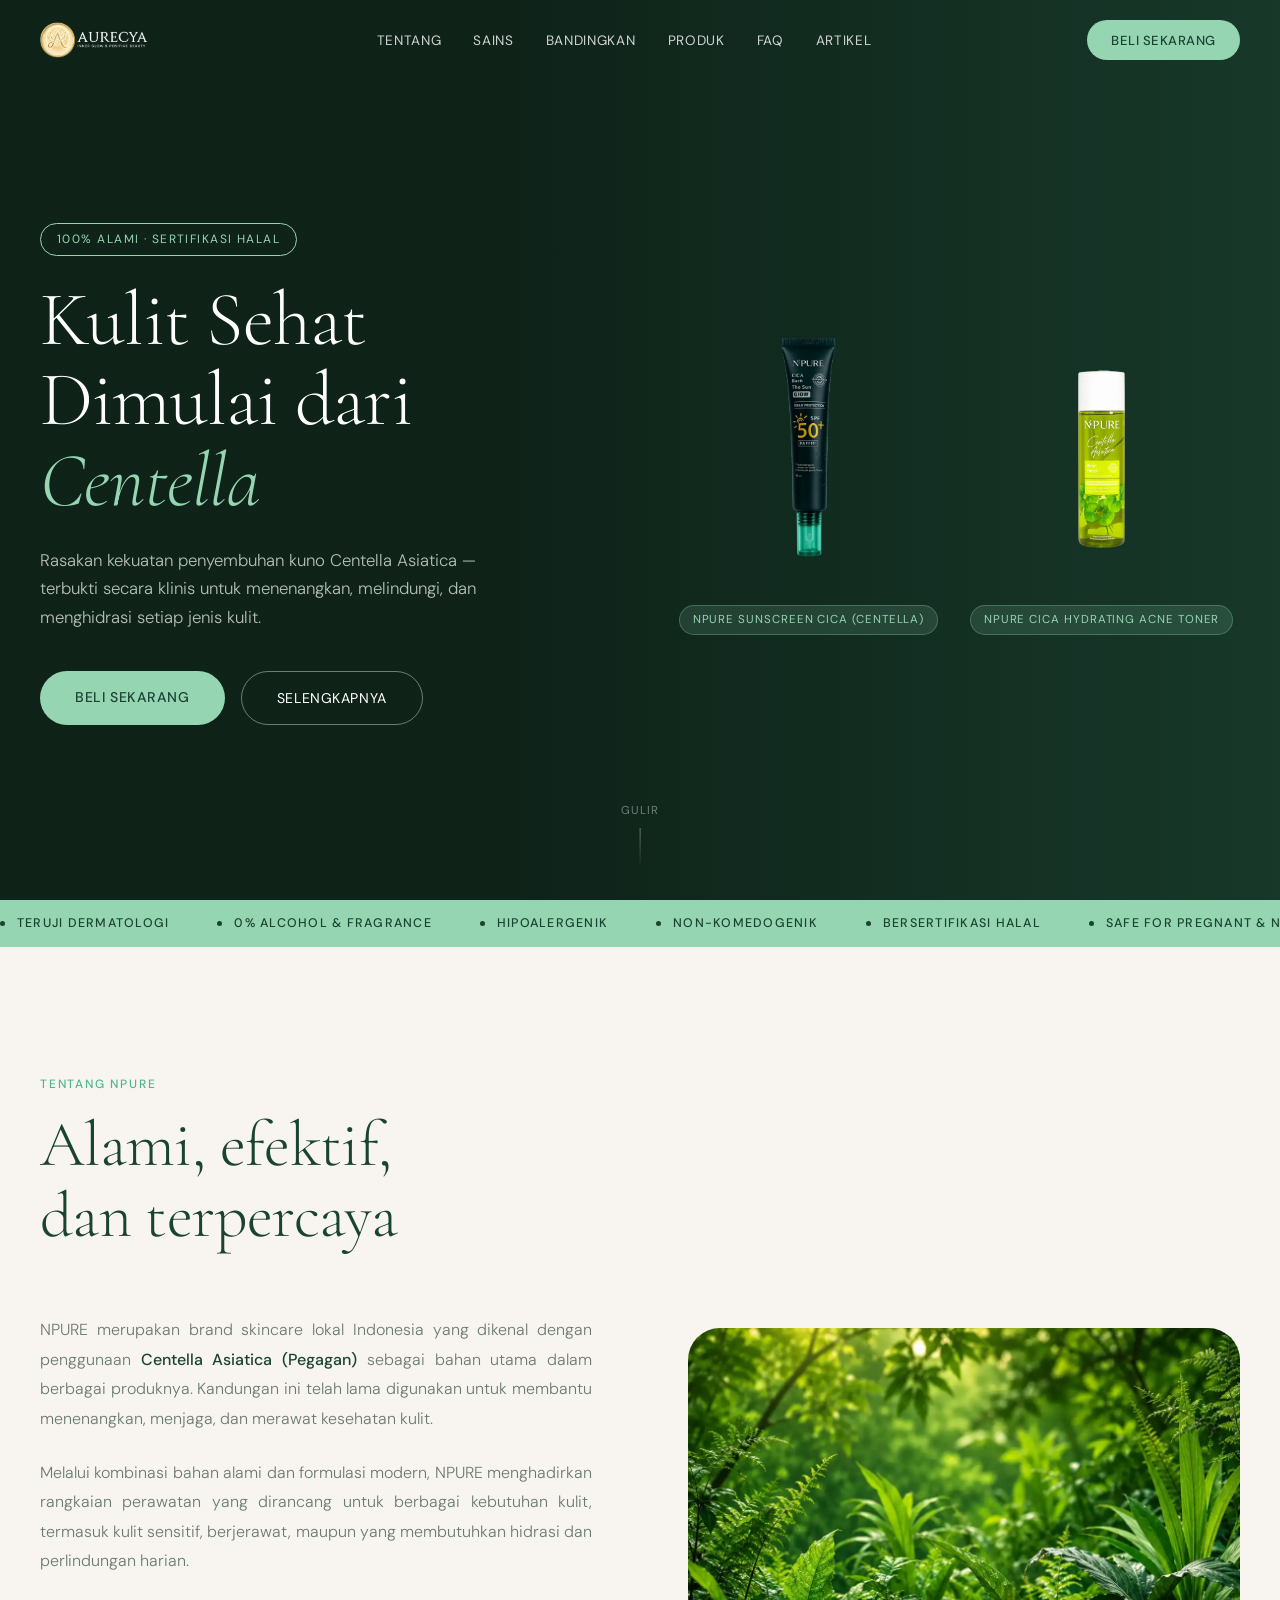
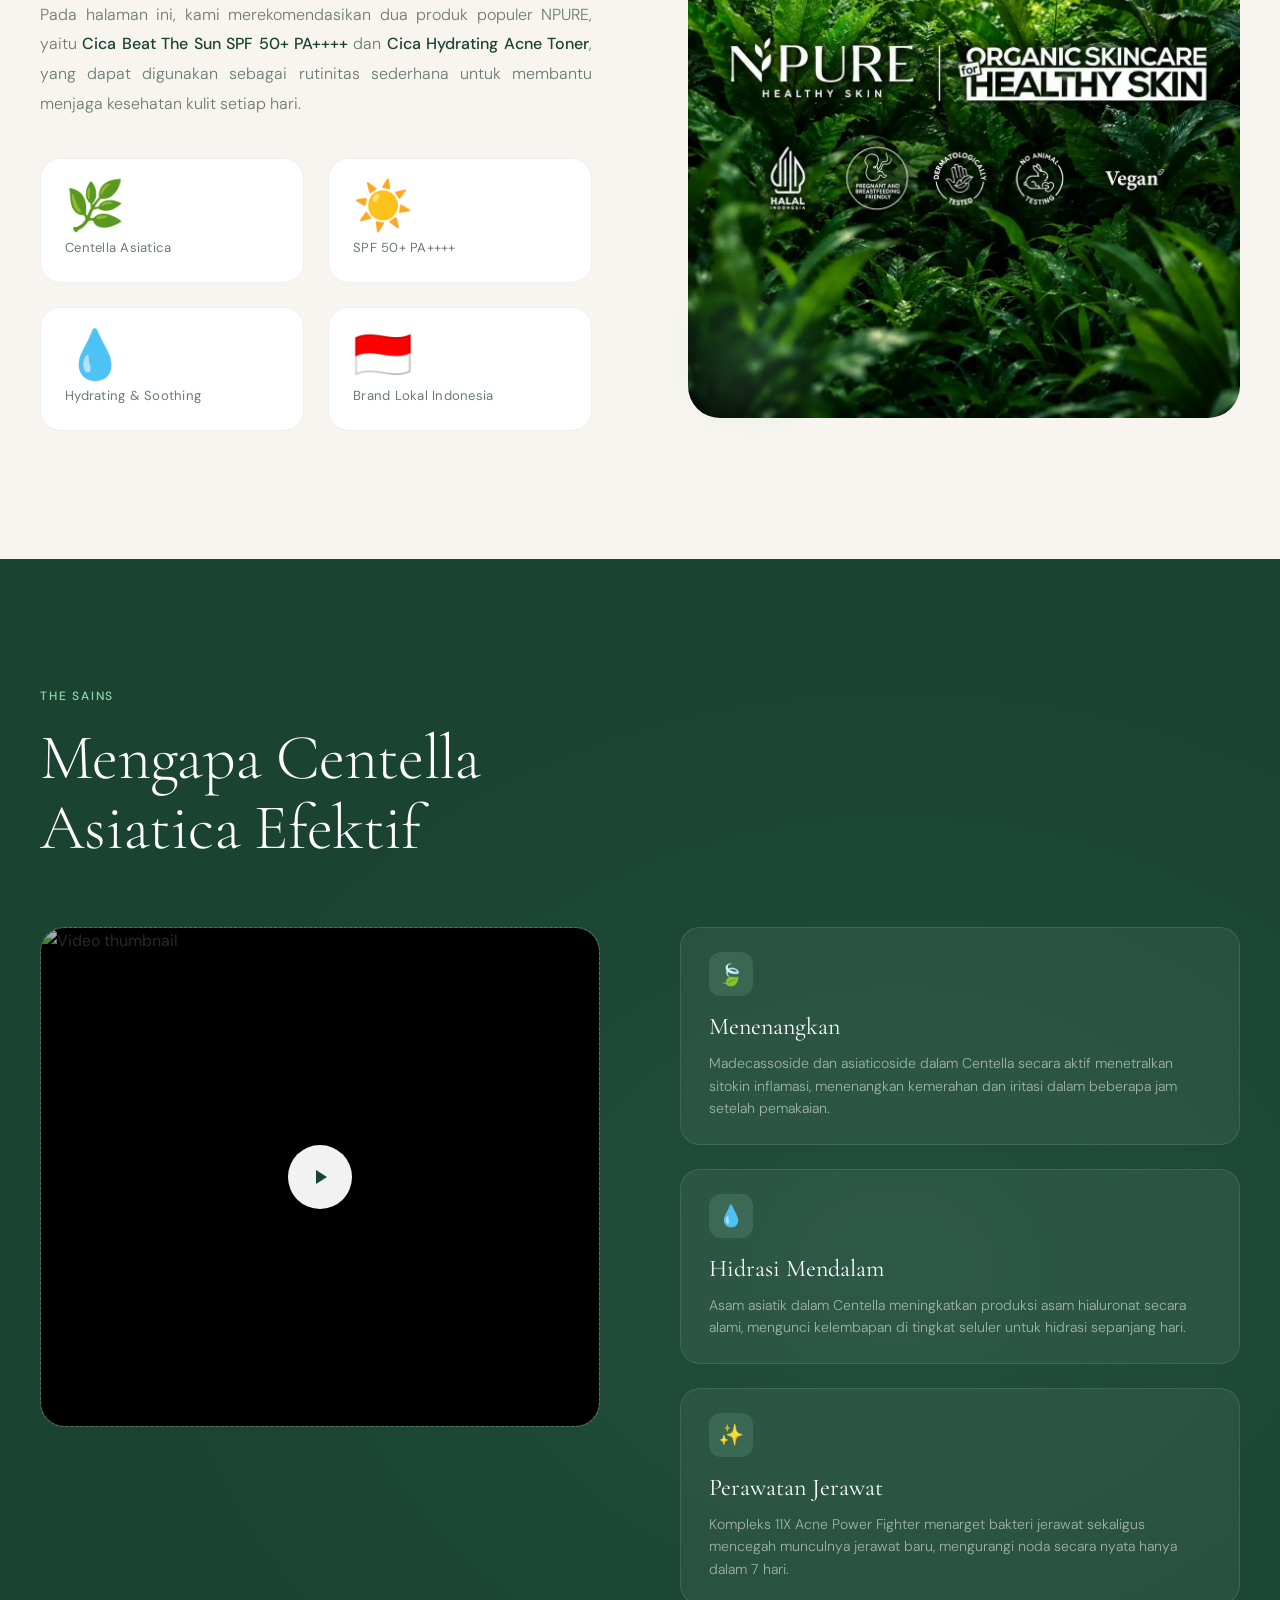
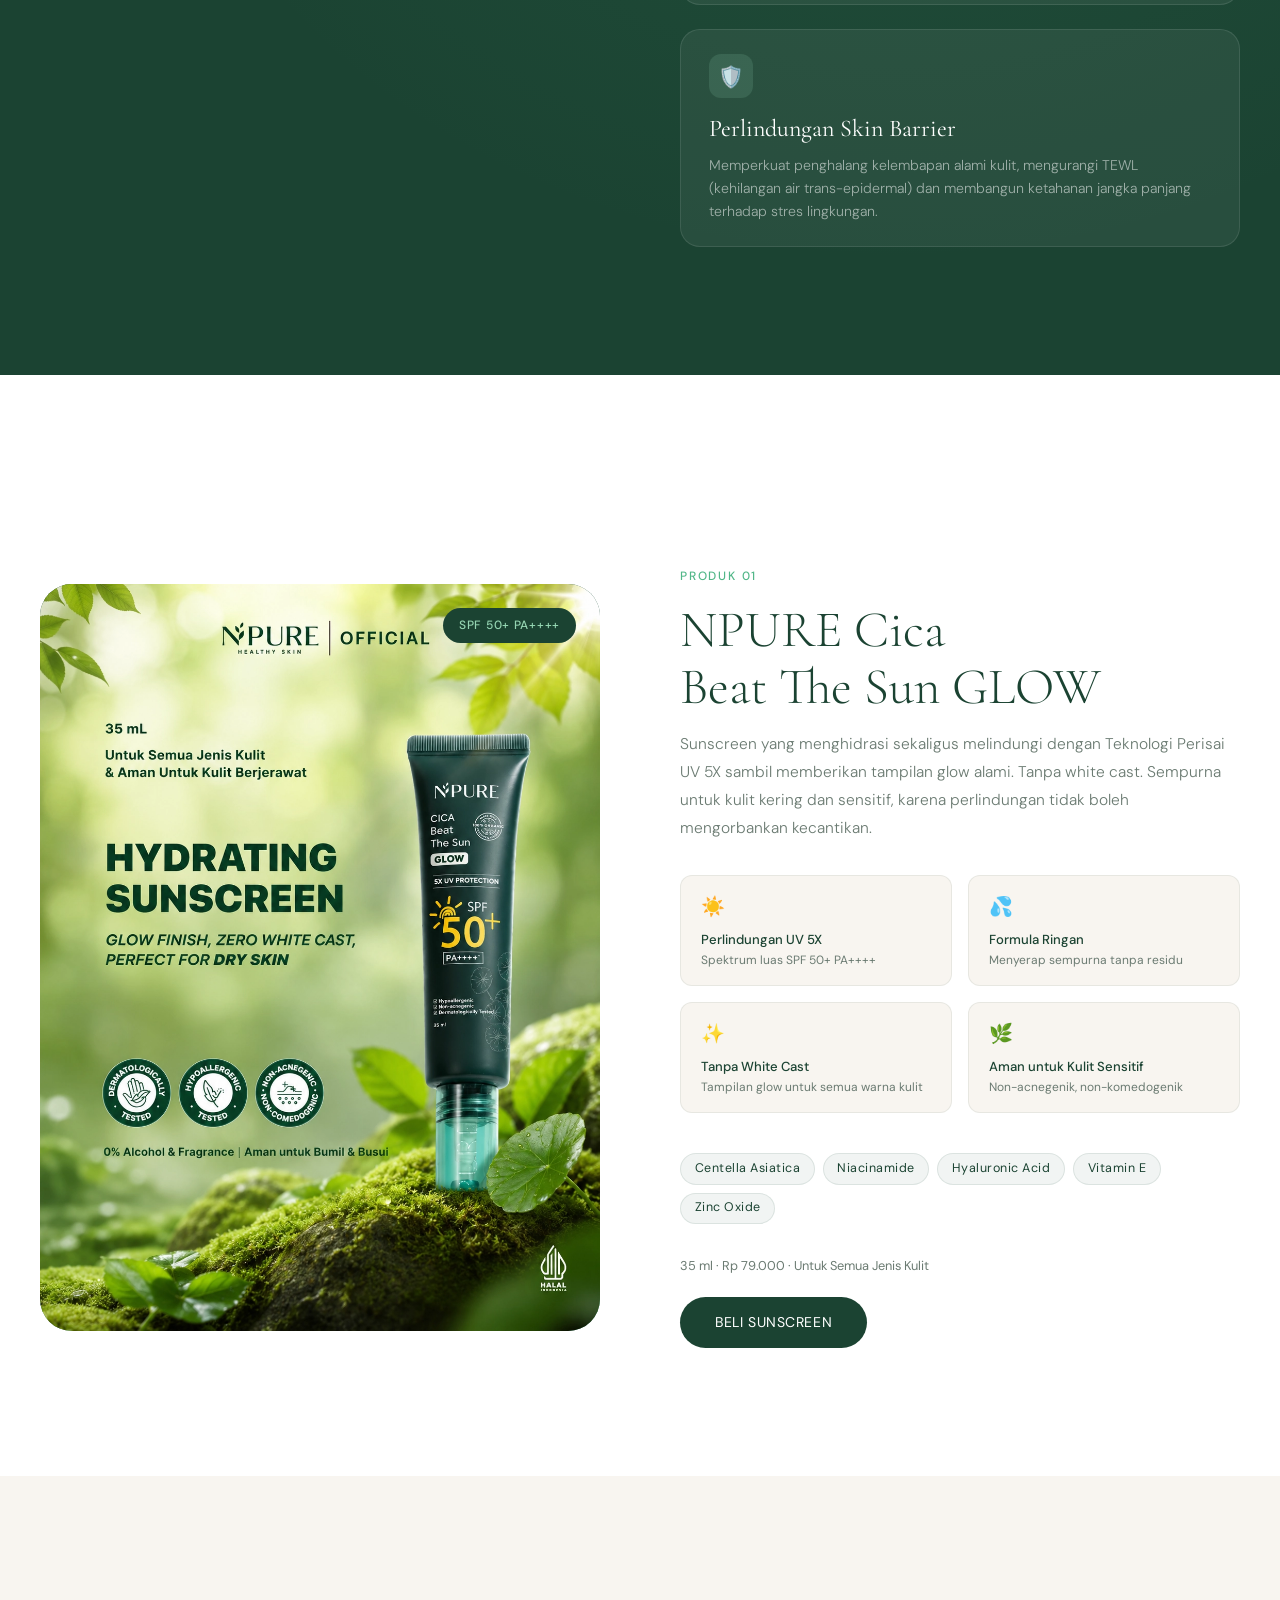
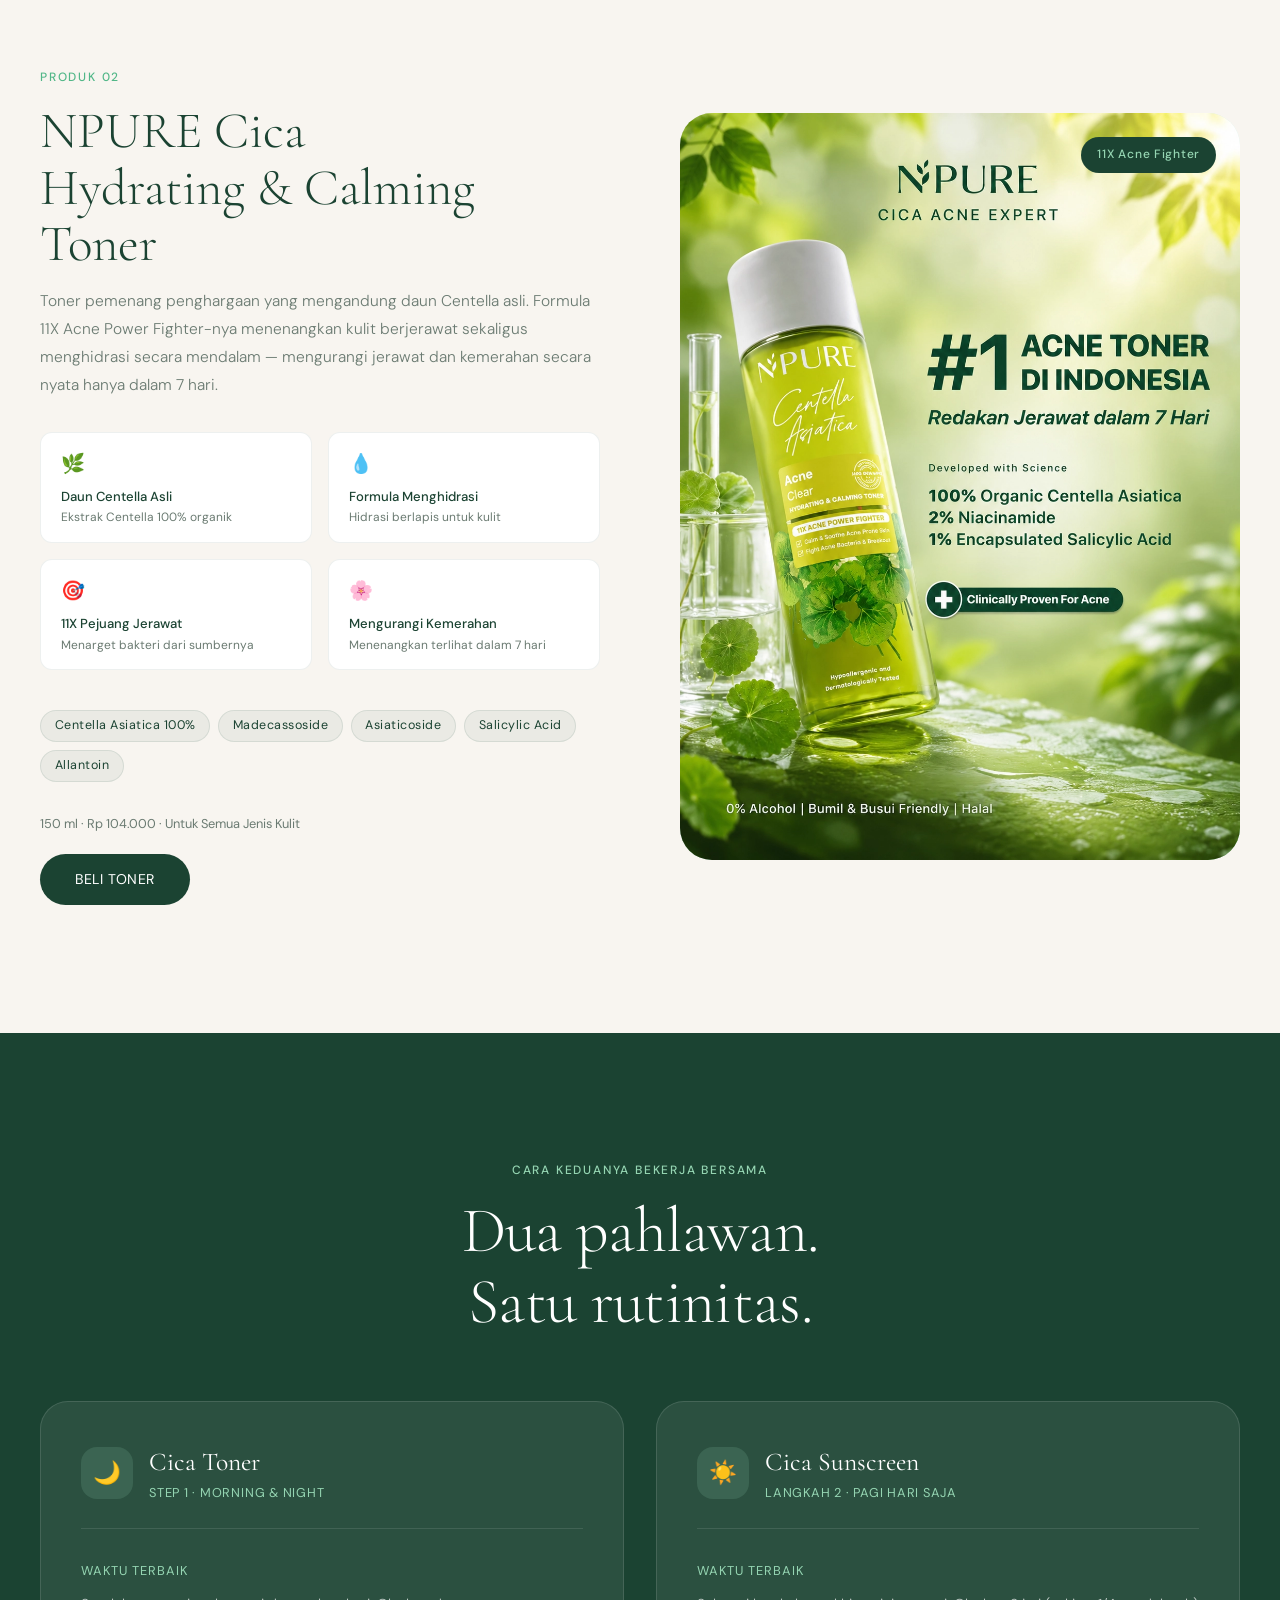
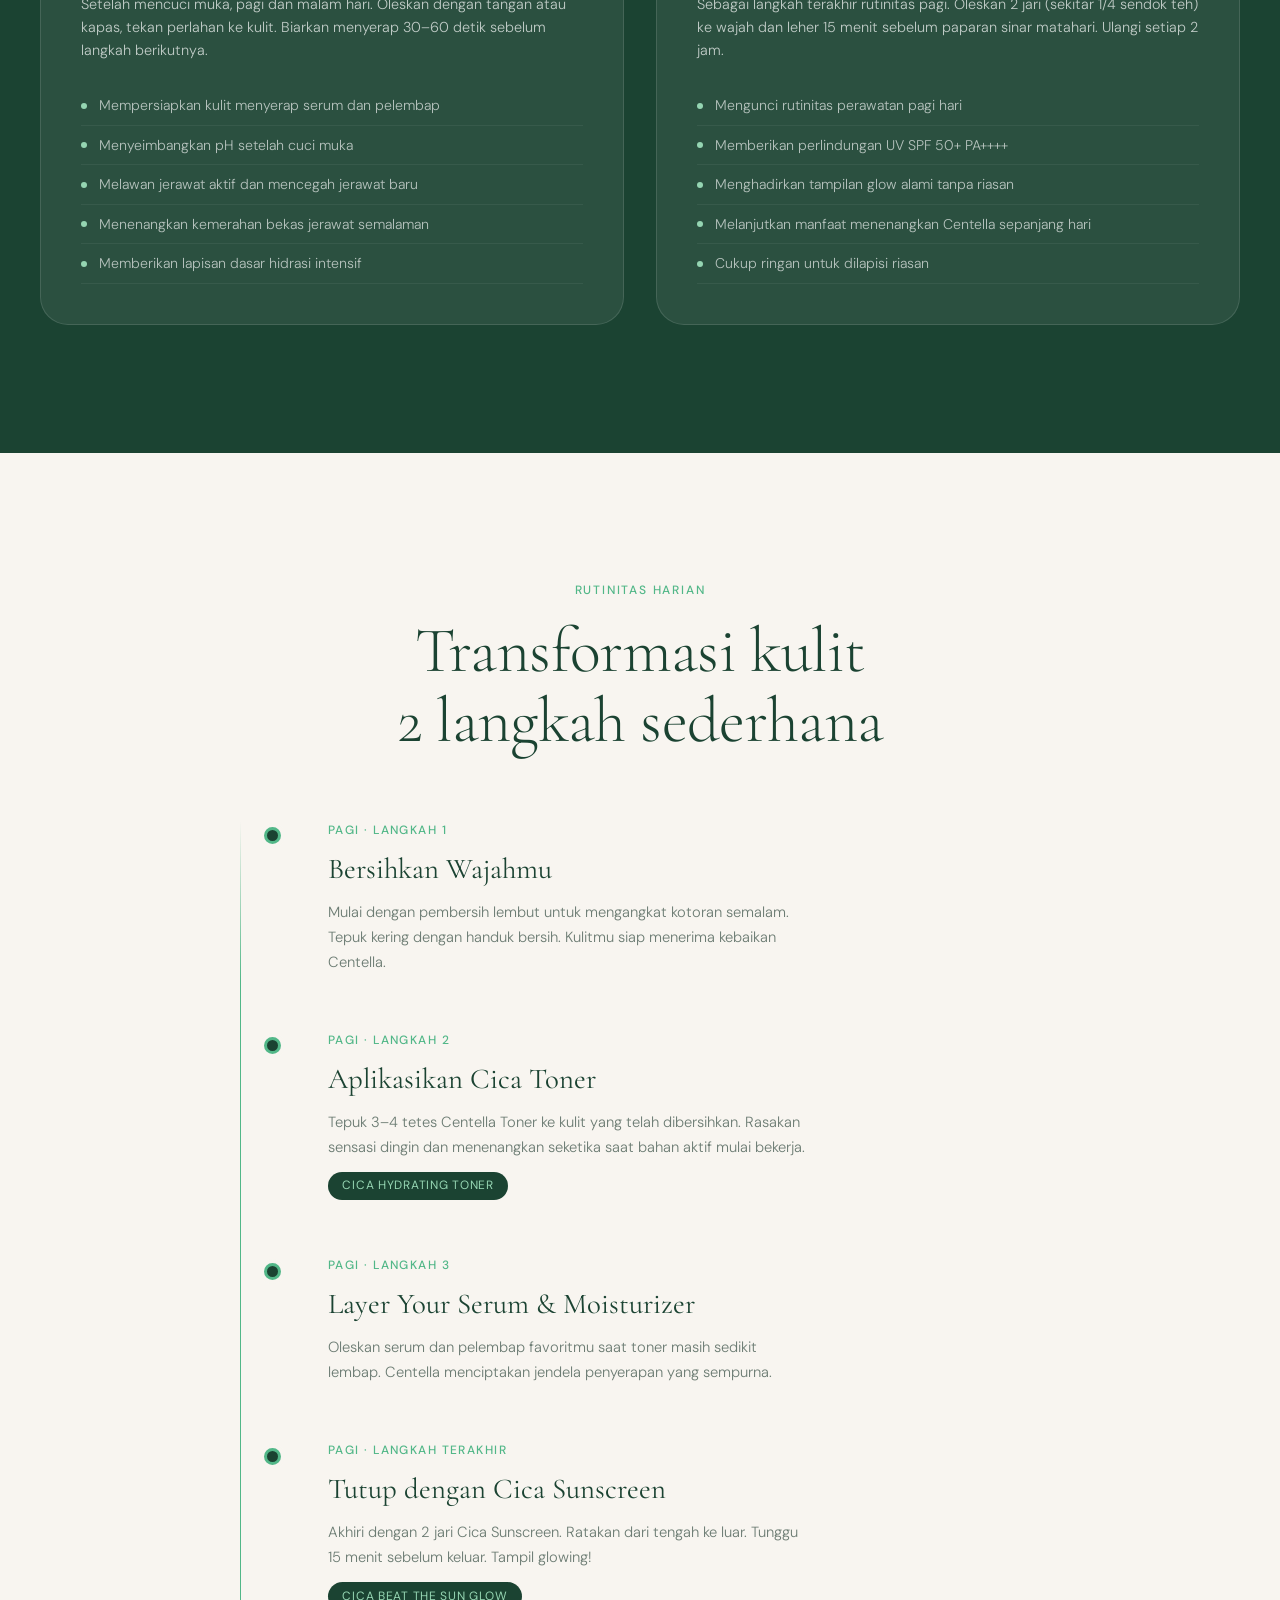
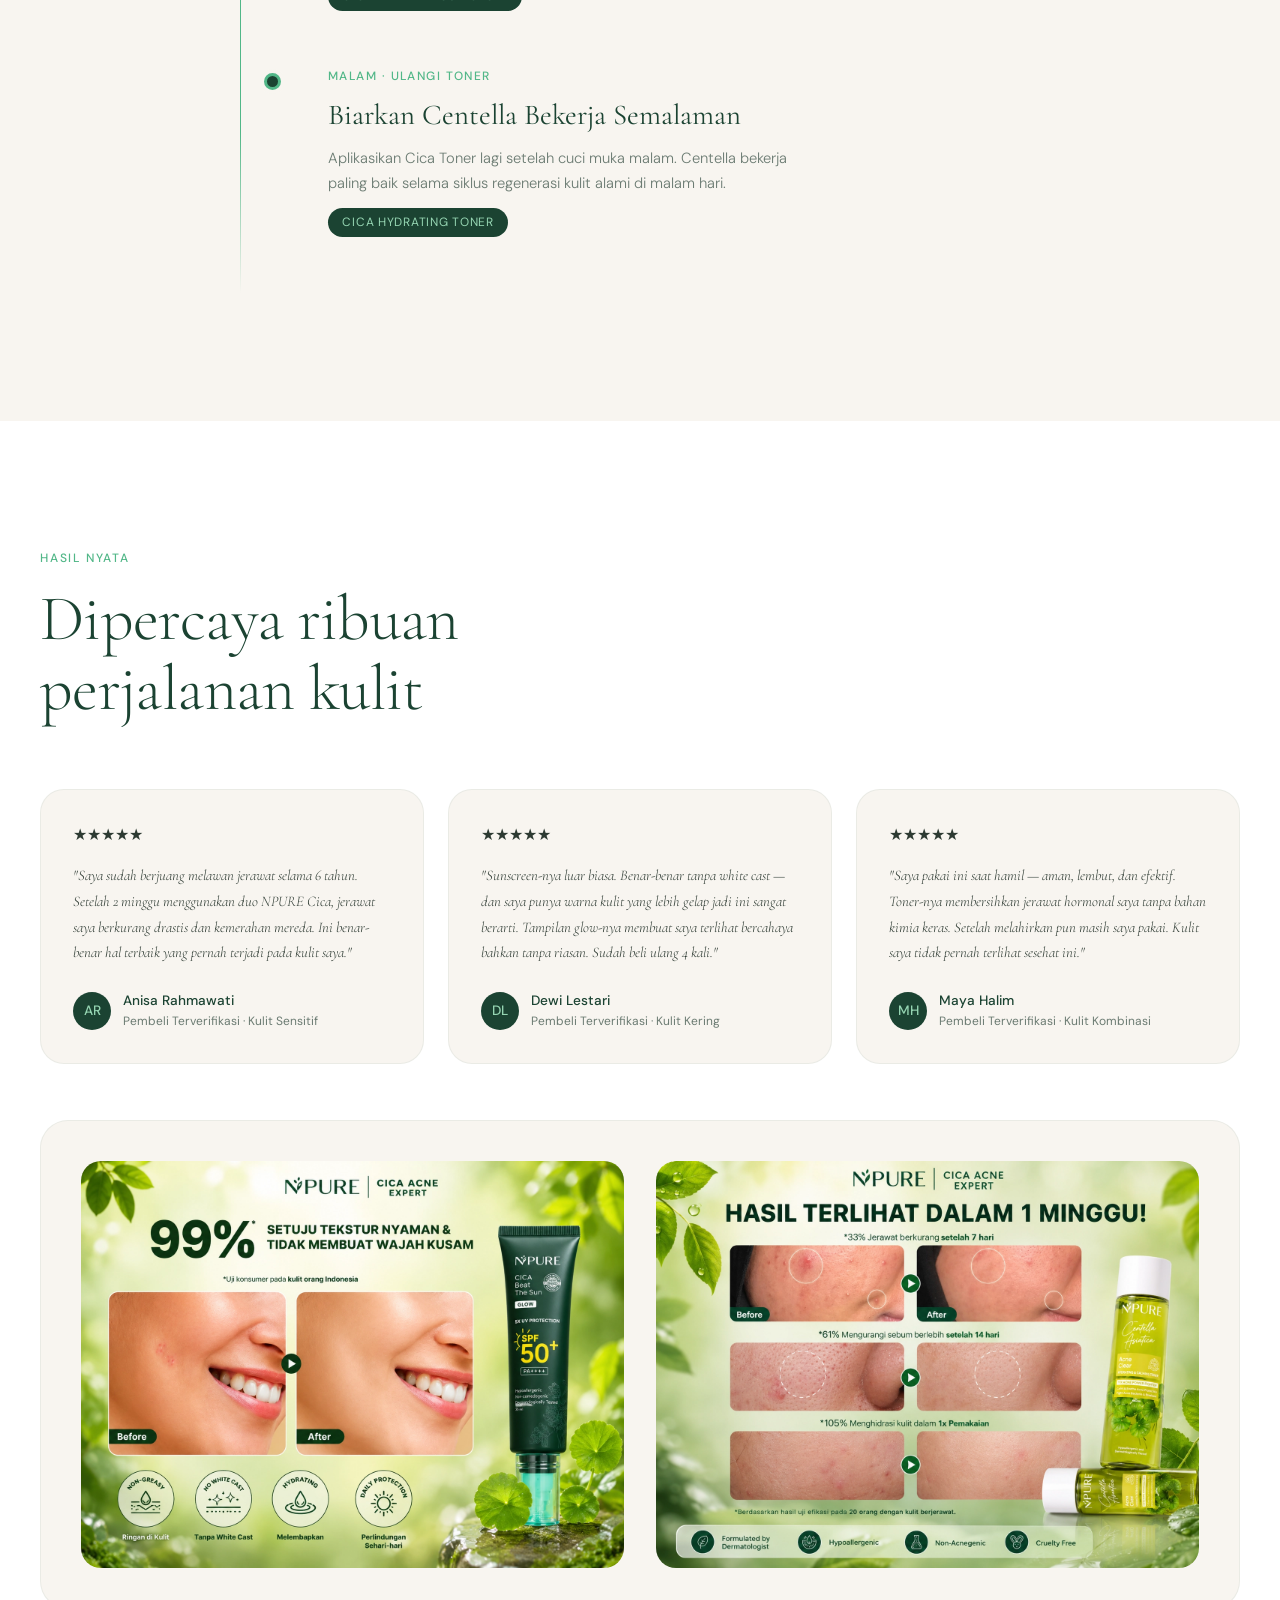
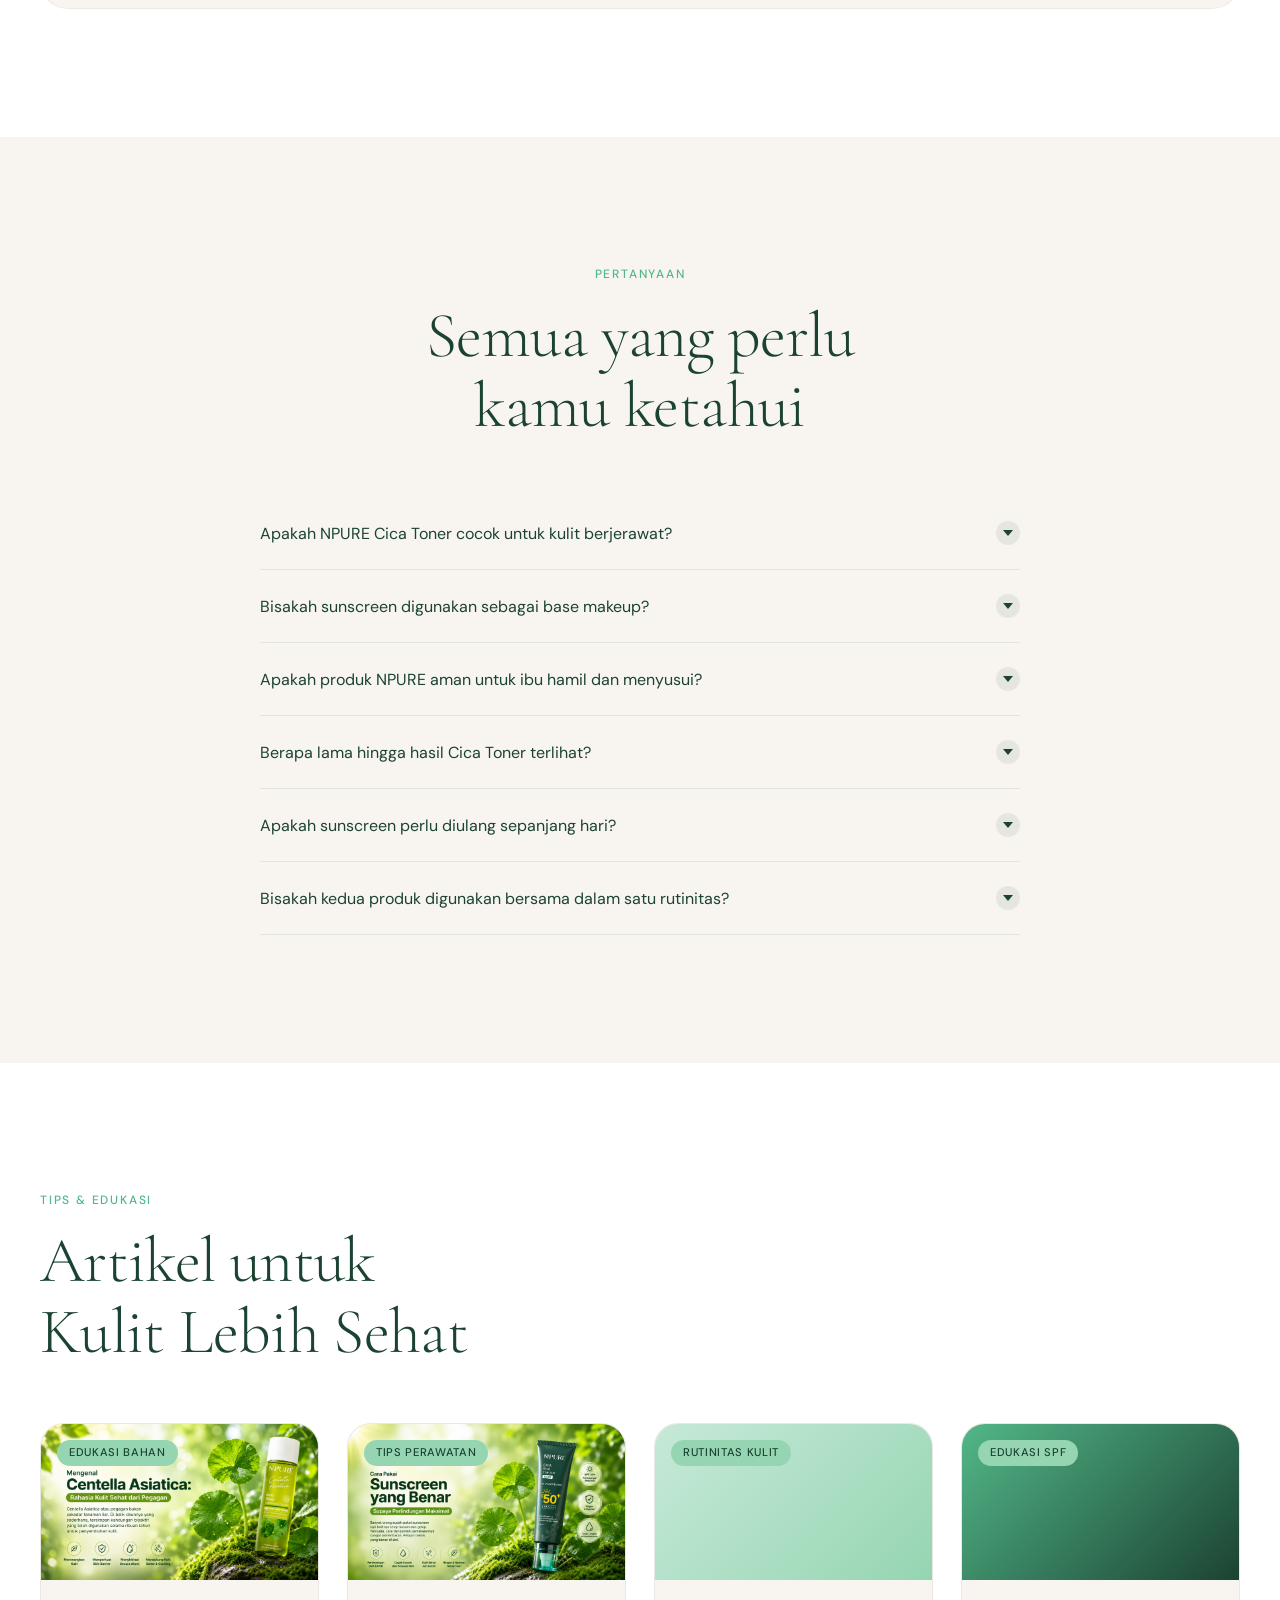
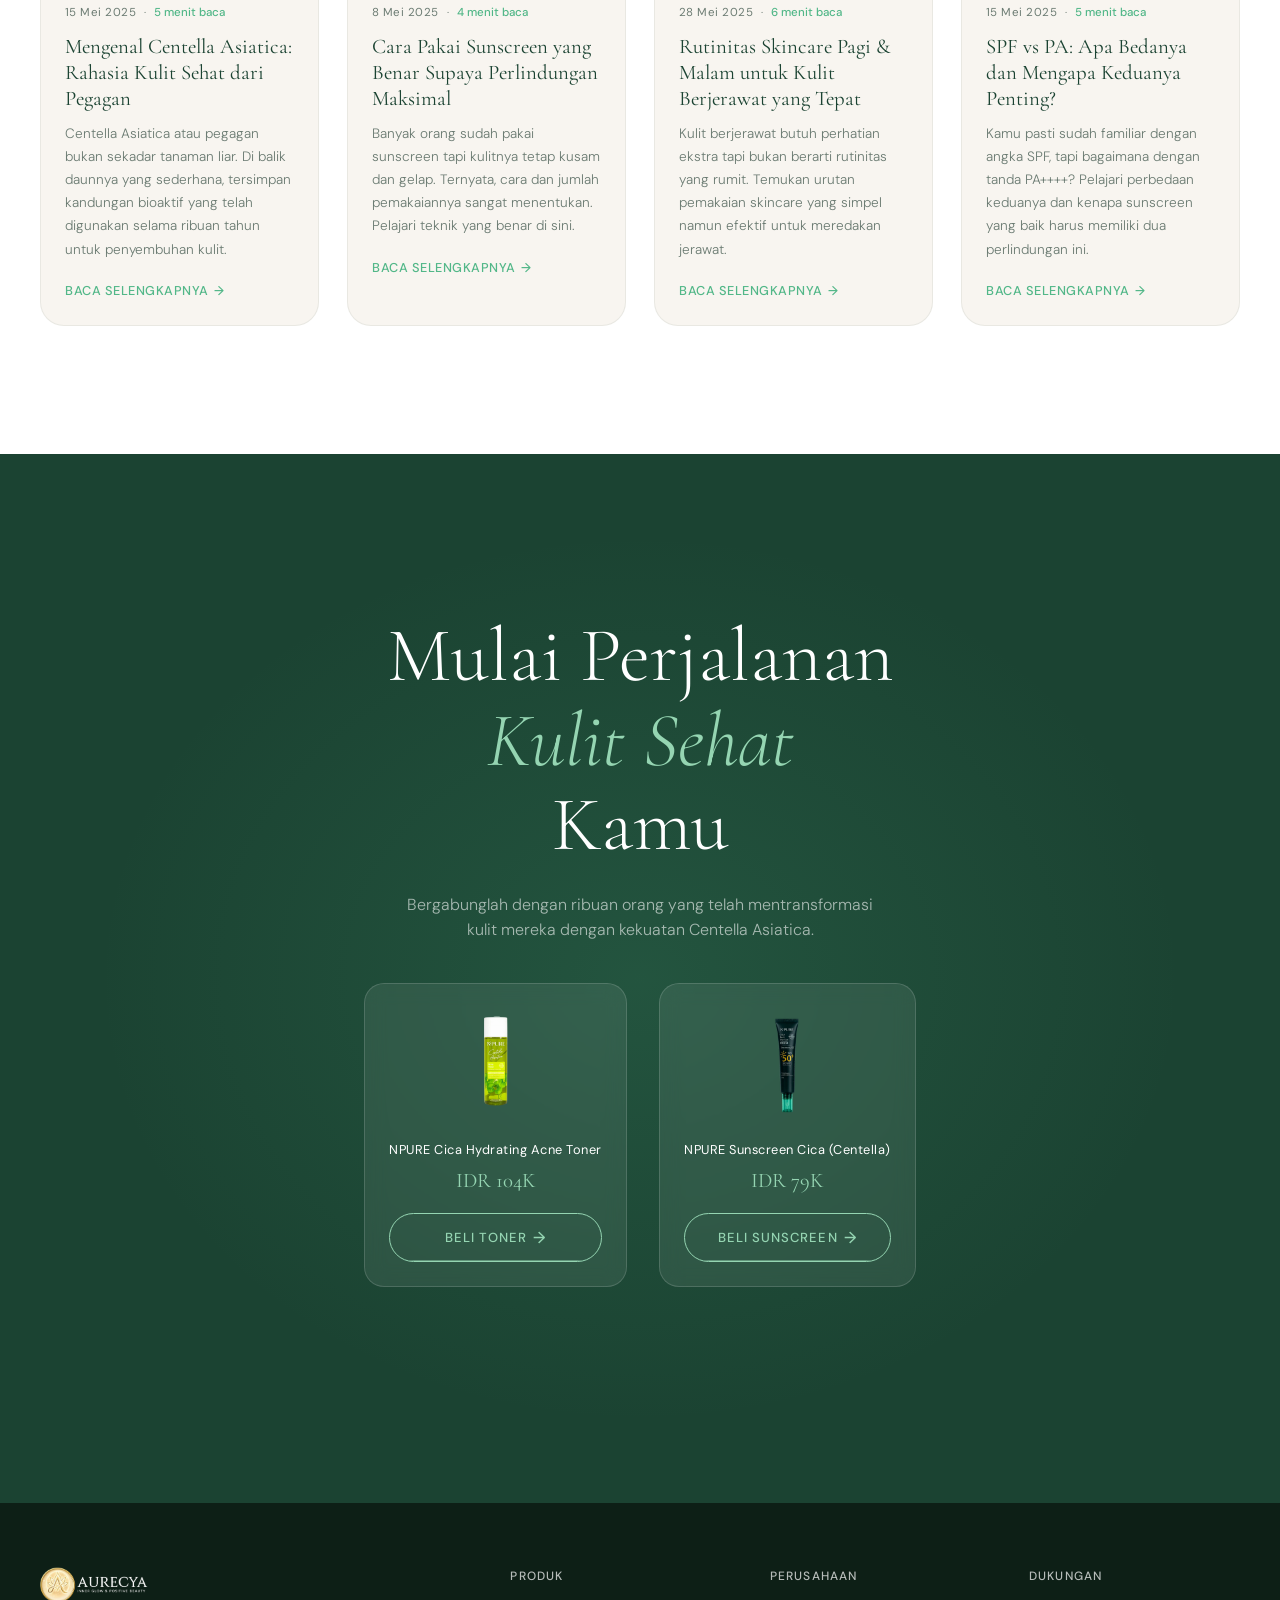
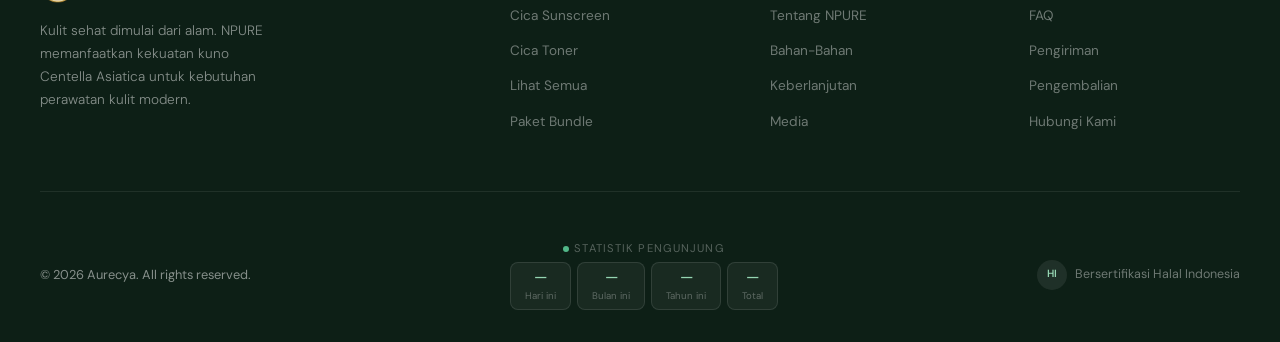
==== commit c8bd46b7: "fix: harga" ====
--- a/index.html
+++ b/index.html
@@ -3195,7 +3195,7 @@
                   margin-bottom: 1.25rem;
                 "
               >
-                35 ml · Rp 89.000 · Untuk Semua Jenis Kulit
+                35 ml · Rp 79.000 · Untuk Semua Jenis Kulit
               </p>
               <a
                 href="https://s.shopee.co.id/8phhOXkQ7Z"
@@ -3268,7 +3268,7 @@
                   margin-bottom: 1.25rem;
                 "
               >
-                150 ml · Rp 79.000 · Untuk Semua Jenis Kulit
+                150 ml · Rp 104.000 · Untuk Semua Jenis Kulit
               </p>
               <a
                 href="https://s.shopee.co.id/9AKXn9j9Rf"
